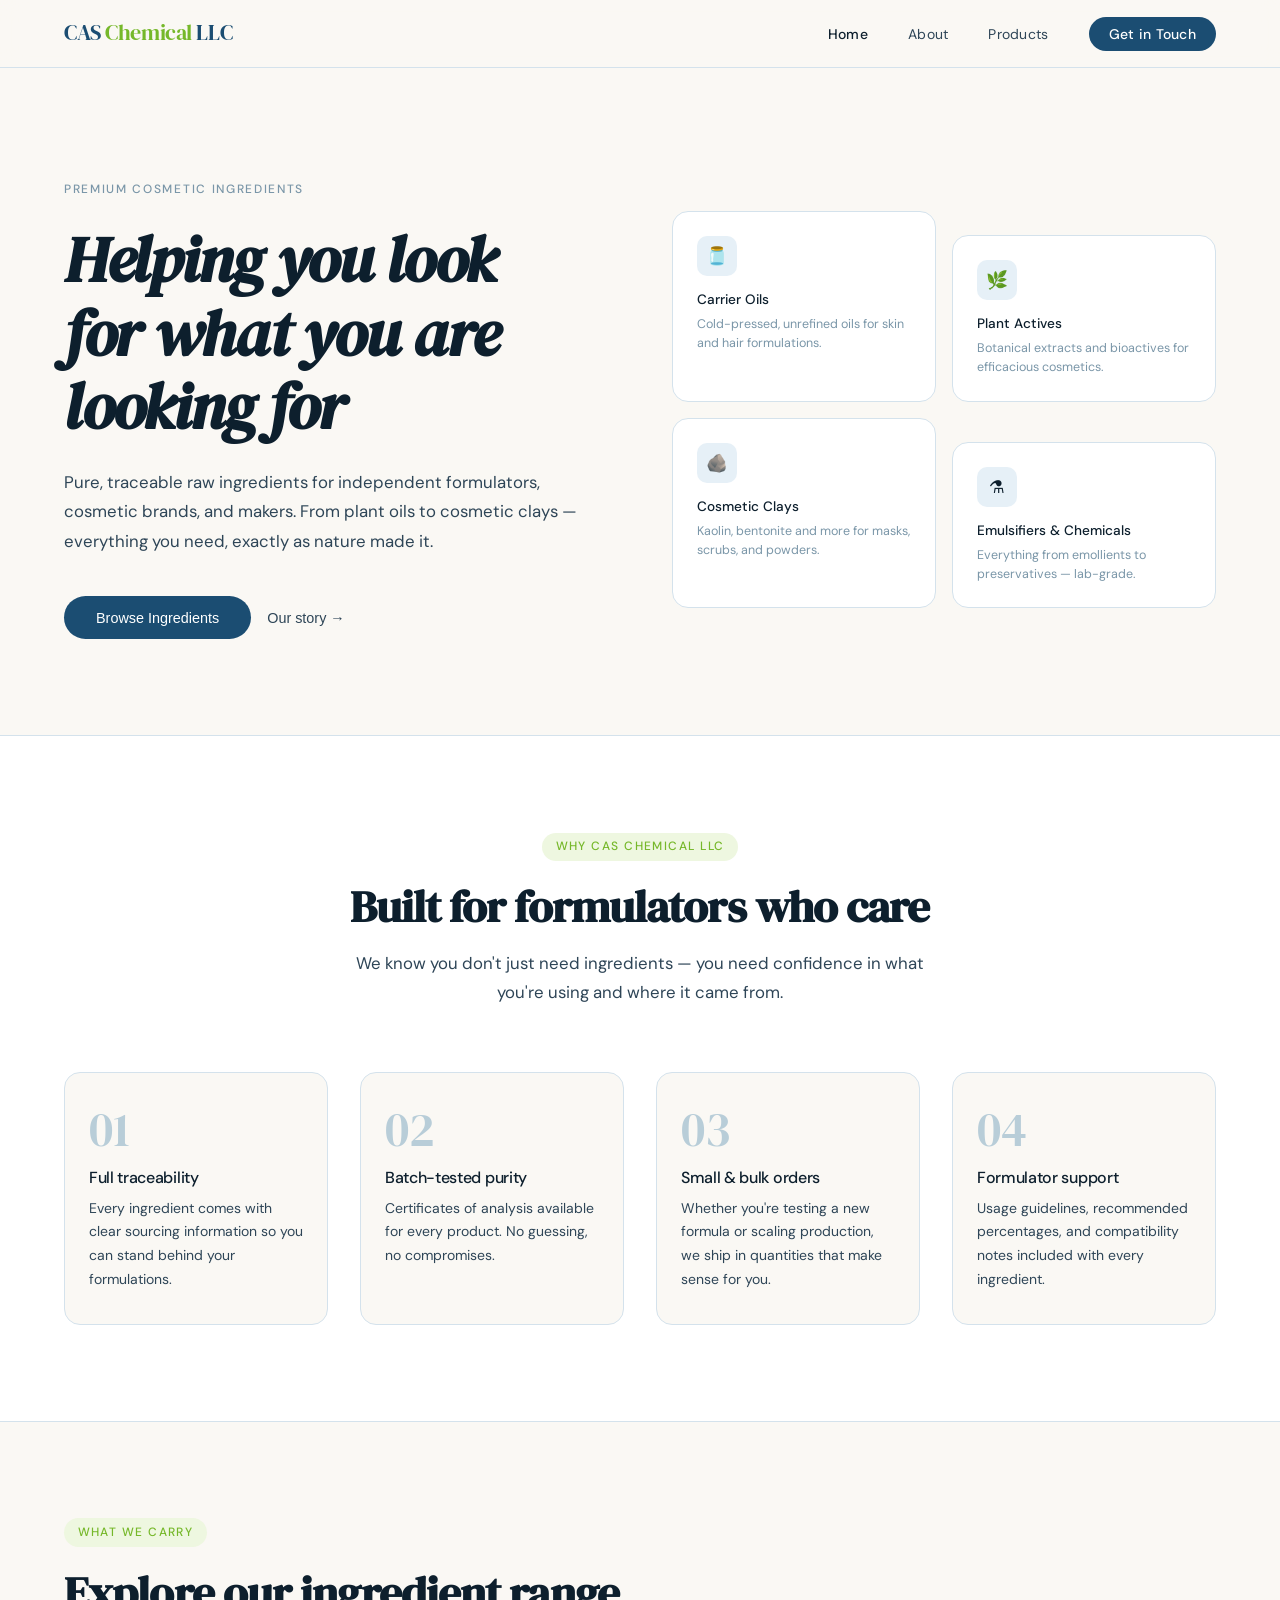
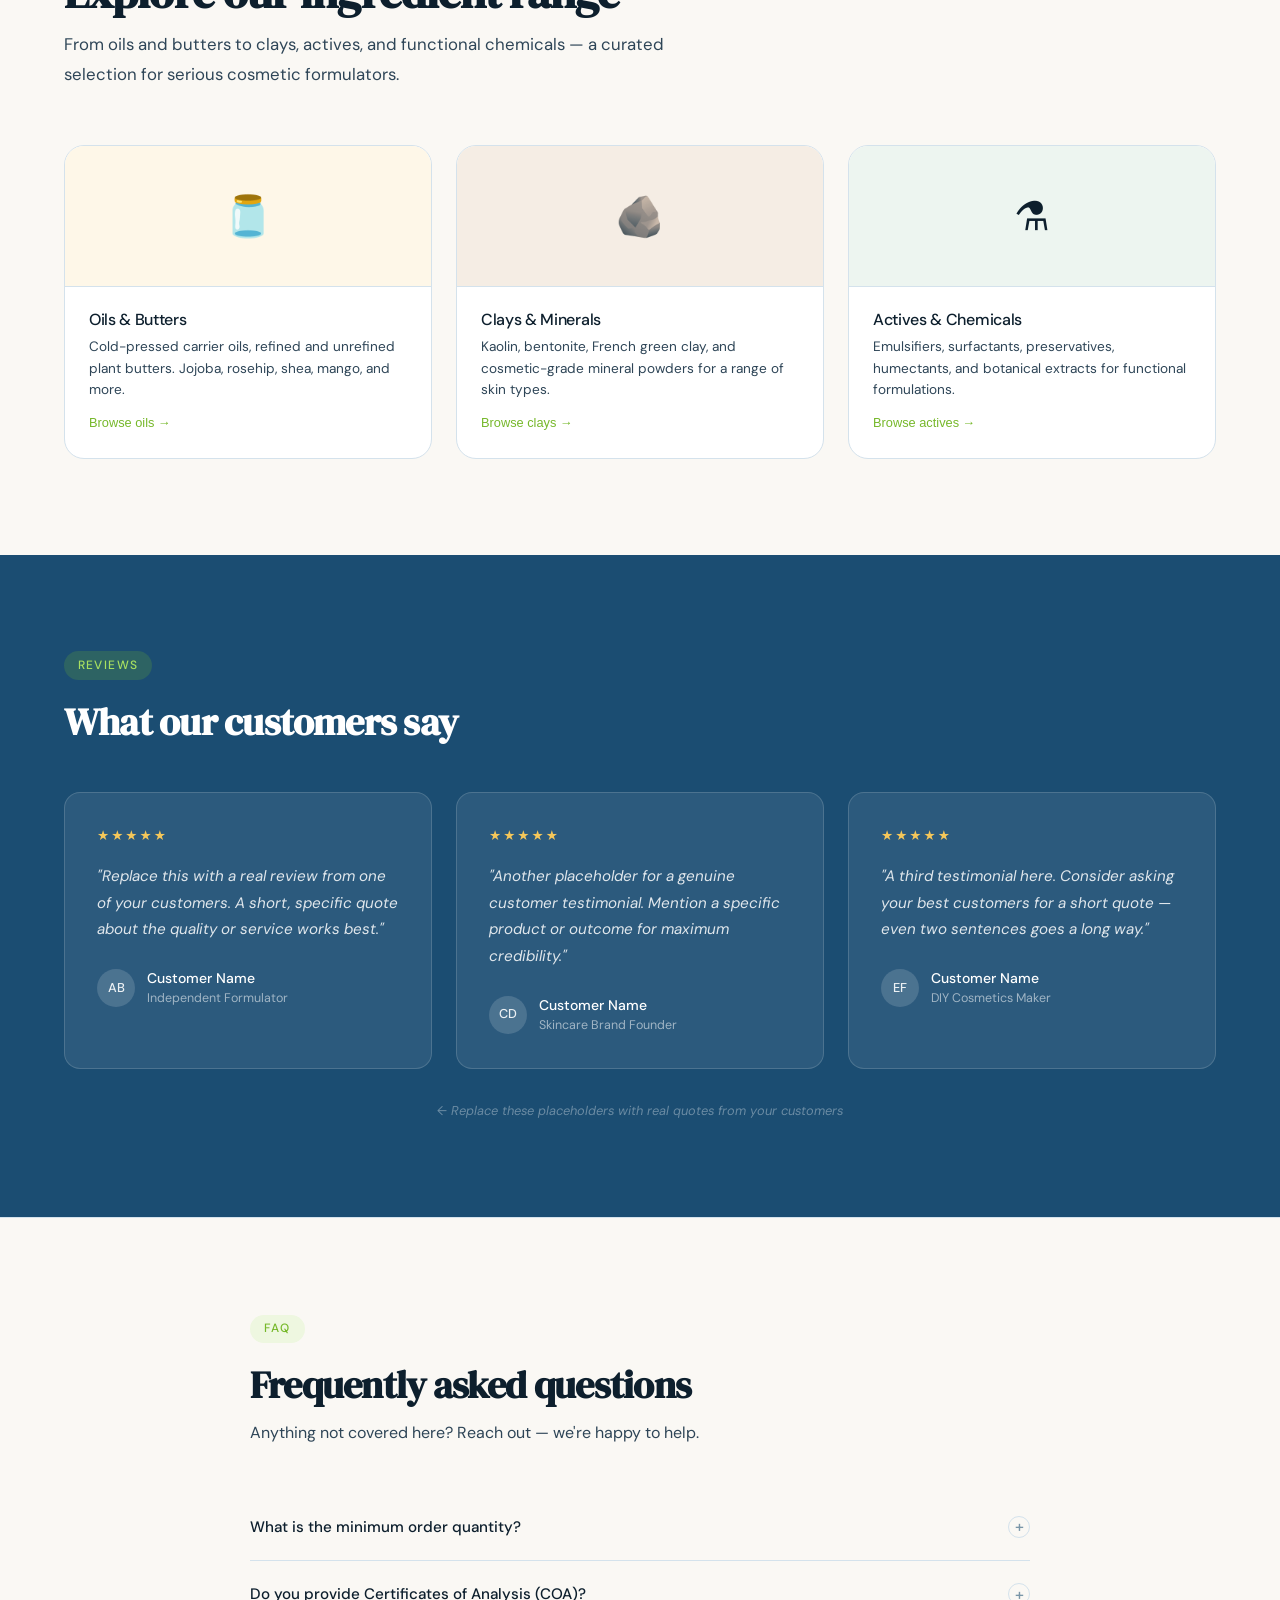
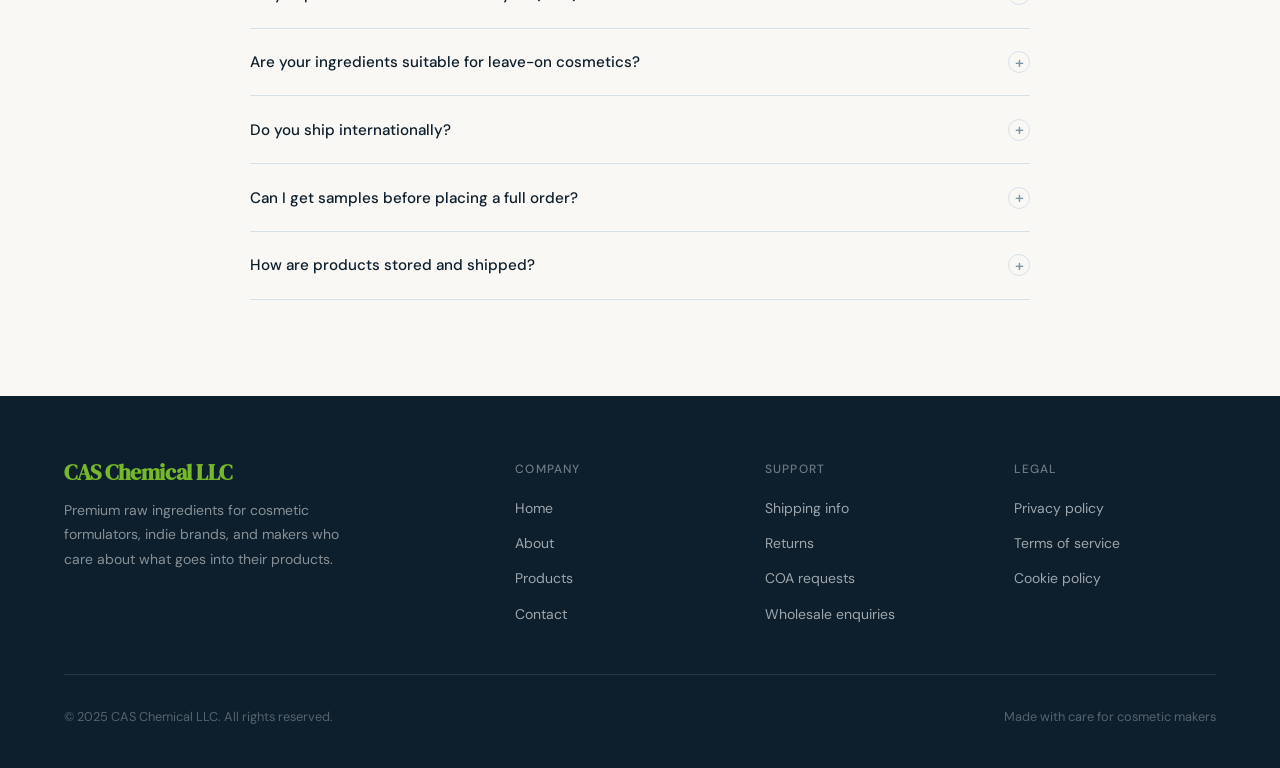
==== index.html @ b4acd0ae "Add files via upload" ====
<!DOCTYPE html>
<html lang="en">
<head>
<meta charset="UTF-8">
<meta name="viewport" content="width=device-width, initial-scale=1.0">
<title>CAS Chemical LLC — Cosmetic Raw Ingredients</title>
<link rel="preconnect" href="https://fonts.googleapis.com">
<link rel="preconnect" href="https://fonts.gstatic.com" crossorigin>
<link href="https://fonts.googleapis.com/css2?family=DM+Serif+Display:ital@0;1&family=DM+Sans:wght@300;400;500&display=swap" rel="stylesheet">
<style>
  *, *::before, *::after { box-sizing: border-box; margin: 0; padding: 0; }

  :root {
    --cream: #FAF8F4;
    --warm-white: #FFFFFF;
    --sand: #E8EEF3;
    --sand-mid: #B8CDD8;
    --text-dark: #0D1F2D;
    --text-mid: #2E4557;
    --text-light: #7A96A8;
    --accent: #1B4D72;
    --accent-light: #2E6FA0;
    --accent-bg: #E6F0F7;
    --accent-green: #76B82A;
    --accent-green-bg: #EEF7E0;
    --border: #D4E2EC;
    --serif: 'DM Serif Display', Georgia, serif;
    --sans: 'DM Sans', system-ui, sans-serif;
  }

  html { scroll-behavior: smooth; }

  body {
    font-family: var(--sans);
    background: var(--cream);
    color: var(--text-dark);
    line-height: 1.6;
    font-weight: 400;
  }

  /* NAV */
  nav {
    position: sticky;
    top: 0;
    z-index: 100;
    background: rgba(250, 248, 244, 0.92);
    backdrop-filter: blur(12px);
    border-bottom: 1px solid var(--border);
    padding: 0 4rem;
    height: 68px;
    display: flex;
    align-items: center;
    justify-content: space-between;
  }

  .nav-logo {
    font-family: var(--serif);
    font-size: 1.35rem;
    color: var(--accent);
    text-decoration: none;
    letter-spacing: -0.02em;
  }

  .nav-logo span {
    color: var(--accent-green);
  }

  .nav-links {
    display: flex;
    gap: 2.5rem;
    list-style: none;
    align-items: center;
  }

  .nav-links a {
    text-decoration: none;
    font-size: 0.875rem;
    font-weight: 400;
    color: var(--text-mid);
    letter-spacing: 0.02em;
    transition: color 0.2s;
  }

  .nav-links a:hover { color: var(--text-dark); }

  .nav-links a.active { color: var(--text-dark); font-weight: 500; }

  .nav-cta {
    background: var(--accent) !important;
    color: white !important;
    padding: 0.5rem 1.25rem;
    border-radius: 100px;
    font-size: 0.875rem !important;
    font-weight: 500 !important;
    transition: background 0.2s !important;
  }

  .nav-cta:hover { background: var(--accent-light) !important; }

  /* PAGE SYSTEM */
  .page { display: none; }
  .page.active { display: block; }

  /* SECTIONS */
  section { padding: 6rem 4rem; }

  .section-tag {
    display: inline-block;
    font-size: 0.75rem;
    font-weight: 500;
    letter-spacing: 0.12em;
    text-transform: uppercase;
    color: var(--accent-green);
    background: var(--accent-green-bg);
    padding: 0.3rem 0.85rem;
    border-radius: 100px;
    margin-bottom: 1.25rem;
  }

  h1, h2, h3 { font-family: var(--serif); letter-spacing: -0.02em; line-height: 1.15; }

  /* HERO */
  .hero {
    padding: 7rem 4rem 6rem;
    display: grid;
    grid-template-columns: 1fr 1fr;
    gap: 4rem;
    align-items: center;
    max-width: 1400px;
    margin: 0 auto;
  }

  .hero-left {}

  .hero-eyebrow {
    font-size: 0.75rem;
    letter-spacing: 0.14em;
    text-transform: uppercase;
    color: var(--text-light);
    margin-bottom: 1.5rem;
    font-weight: 500;
  }

  .hero h1 {
    font-size: clamp(2.8rem, 5vw, 4.2rem);
    color: var(--text-dark);
    margin-bottom: 1.5rem;
    font-style: italic;
    max-width: 14ch;
  }

  .hero h1 em {
    font-style: normal;
    color: var(--accent-green);
  }

  .hero-sub {
    font-size: 1.05rem;
    color: var(--text-mid);
    max-width: 44ch;
    line-height: 1.75;
    margin-bottom: 2.5rem;
  }

  .hero-actions {
    display: flex;
    gap: 1rem;
    align-items: center;
  }

  .btn-primary {
    background: var(--accent);
    color: white;
    padding: 0.85rem 2rem;
    border-radius: 100px;
    text-decoration: none;
    font-size: 0.9rem;
    font-weight: 500;
    transition: background 0.2s, transform 0.15s;
    display: inline-block;
    cursor: pointer;
    border: none;
  }

  .btn-primary:hover { background: var(--accent-light); transform: translateY(-1px); }

  .btn-secondary {
    color: var(--text-mid);
    text-decoration: none;
    font-size: 0.9rem;
    font-weight: 400;
    display: inline-flex;
    align-items: center;
    gap: 0.4rem;
    cursor: pointer;
    background: none;
    border: none;
    padding: 0;
    transition: color 0.2s;
  }

  .btn-secondary:hover { color: var(--text-dark); }

  .hero-right {
    display: grid;
    grid-template-columns: 1fr 1fr;
    gap: 1rem;
  }

  .hero-card {
    background: white;
    border: 1px solid var(--border);
    border-radius: 16px;
    padding: 1.5rem;
    transition: transform 0.2s;
  }

  .hero-card:hover { transform: translateY(-3px); }

  .hero-card:nth-child(2) { margin-top: 1.5rem; }
  .hero-card:nth-child(4) { margin-top: 1.5rem; }

  .hero-card-icon {
    width: 40px;
    height: 40px;
    background: var(--accent-bg);
    border-radius: 10px;
    display: flex;
    align-items: center;
    justify-content: center;
    margin-bottom: 0.85rem;
    font-size: 1.1rem;
  }

  .hero-card h4 {
    font-family: var(--sans);
    font-size: 0.85rem;
    font-weight: 500;
    color: var(--text-dark);
    margin-bottom: 0.25rem;
  }

  .hero-card p {
    font-size: 0.78rem;
    color: var(--text-light);
    line-height: 1.5;
  }

  /* BENEFITS */
  .benefits-section {
    background: white;
    border-top: 1px solid var(--border);
    border-bottom: 1px solid var(--border);
  }

  .benefits-inner {
    max-width: 1200px;
    margin: 0 auto;
  }

  .benefits-header {
    text-align: center;
    max-width: 54ch;
    margin: 0 auto 4rem;
  }

  .benefits-header h2 {
    font-size: clamp(2rem, 3.5vw, 2.8rem);
    margin-bottom: 1rem;
  }

  .benefits-header p {
    color: var(--text-mid);
    font-size: 1.05rem;
    line-height: 1.75;
  }

  .benefits-grid {
    display: grid;
    grid-template-columns: repeat(4, 1fr);
    gap: 2rem;
  }

  .benefit-card {
    padding: 2rem 1.5rem;
    border: 1px solid var(--border);
    border-radius: 16px;
    background: var(--cream);
    transition: border-color 0.2s, transform 0.2s;
  }

  .benefit-card:hover { border-color: var(--accent-green); transform: translateY(-4px); }

  .benefit-number {
    font-family: var(--serif);
    font-size: 3rem;
    color: var(--sand-mid);
    line-height: 1;
    margin-bottom: 1rem;
  }

  .benefit-card h3 {
    font-family: var(--sans);
    font-size: 1rem;
    font-weight: 500;
    color: var(--text-dark);
    margin-bottom: 0.6rem;
  }

  .benefit-card p {
    font-size: 0.875rem;
    color: var(--text-mid);
    line-height: 1.7;
  }

  /* CATEGORIES / HOW IT WORKS */
  .categories-section {
    max-width: 1200px;
    margin: 0 auto;
  }

  .categories-grid {
    display: grid;
    grid-template-columns: repeat(3, 1fr);
    gap: 1.5rem;
    margin-top: 3.5rem;
  }

  .category-card {
    border: 1px solid var(--border);
    border-radius: 20px;
    overflow: hidden;
    background: white;
    transition: transform 0.2s, box-shadow 0.2s;
    cursor: pointer;
  }

  .category-card:hover { transform: translateY(-4px); box-shadow: 0 12px 40px rgba(0,0,0,0.06); }

  .category-visual {
    height: 140px;
    display: flex;
    align-items: center;
    justify-content: center;
    font-size: 2.5rem;
  }

  .category-visual.oils { background: #FEF7E8; }
  .category-visual.clays { background: #F5EDE4; }
  .category-visual.actives { background: #EDF5F0; }

  .category-body {
    padding: 1.5rem;
    border-top: 1px solid var(--border);
  }

  .category-body h3 {
    font-family: var(--sans);
    font-size: 1rem;
    font-weight: 500;
    margin-bottom: 0.4rem;
  }

  .category-body p {
    font-size: 0.85rem;
    color: var(--text-mid);
    line-height: 1.6;
  }

  .category-link {
    display: inline-flex;
    align-items: center;
    gap: 0.3rem;
    font-size: 0.8rem;
    font-weight: 500;
    color: var(--accent-green);
    margin-top: 0.85rem;
    text-decoration: none;
    cursor: pointer;
    background: none;
    border: none;
  }

  /* TESTIMONIALS */
  .testimonials-section {
    background: var(--accent);
    color: white;
    border-top: none;
    border-bottom: none;
  }

  .testimonials-inner {
    max-width: 1200px;
    margin: 0 auto;
  }

  .testimonials-inner .section-tag {
    background: rgba(118,184,42,0.2);
    color: #a8e060;
  }

  .testimonials-inner h2 {
    font-size: clamp(1.8rem, 3vw, 2.5rem);
    color: white;
    margin-bottom: 3rem;
  }

  .testimonials-grid {
    display: grid;
    grid-template-columns: repeat(3, 1fr);
    gap: 1.5rem;
  }

  .testimonial-card {
    background: rgba(255,255,255,0.08);
    border: 1px solid rgba(255,255,255,0.15);
    border-radius: 16px;
    padding: 2rem;
  }

  .stars {
    color: #F5C75A;
    font-size: 0.85rem;
    letter-spacing: 2px;
    margin-bottom: 1rem;
  }

  .testimonial-card blockquote {
    font-size: 0.95rem;
    line-height: 1.75;
    color: rgba(255,255,255,0.85);
    margin-bottom: 1.5rem;
    font-style: italic;
  }

  .testimonial-author {
    display: flex;
    align-items: center;
    gap: 0.75rem;
  }

  .author-avatar {
    width: 38px;
    height: 38px;
    border-radius: 50%;
    background: rgba(255,255,255,0.15);
    display: flex;
    align-items: center;
    justify-content: center;
    font-size: 0.8rem;
    font-weight: 500;
    color: rgba(255,255,255,0.9);
    flex-shrink: 0;
  }

  .author-name {
    font-size: 0.875rem;
    font-weight: 500;
    color: white;
  }

  .author-title {
    font-size: 0.78rem;
    color: rgba(255,255,255,0.55);
  }

  .testimonials-placeholder-note {
    text-align: center;
    margin-top: 2rem;
    font-size: 0.8rem;
    color: rgba(255,255,255,0.35);
    font-style: italic;
  }

  /* PRICING */
  .pricing-section {
    border-top: 1px solid var(--border);
    background: white;
  }

  .pricing-inner {
    max-width: 1100px;
    margin: 0 auto;
  }

  .pricing-header {
    text-align: center;
    max-width: 50ch;
    margin: 0 auto 3.5rem;
  }

  .pricing-header h2 {
    font-size: clamp(2rem, 3vw, 2.5rem);
    margin-bottom: 0.85rem;
  }

  .pricing-header p {
    color: var(--text-mid);
    font-size: 1rem;
  }

  .pricing-grid {
    display: grid;
    grid-template-columns: repeat(3, 1fr);
    gap: 1.5rem;
    align-items: start;
  }

  .pricing-card {
    border: 1px solid var(--border);
    border-radius: 20px;
    padding: 2rem;
    background: var(--cream);
    position: relative;
  }

  .pricing-card.featured {
    border: 2px solid var(--accent);
    background: white;
  }

  .pricing-badge {
    position: absolute;
    top: -12px;
    left: 50%;
    transform: translateX(-50%);
    background: var(--accent);
    color: white;
    font-size: 0.7rem;
    font-weight: 500;
    letter-spacing: 0.08em;
    text-transform: uppercase;
    padding: 0.3rem 0.85rem;
    border-radius: 100px;
    white-space: nowrap;
  }

  .pricing-tier {
    font-size: 0.8rem;
    font-weight: 500;
    letter-spacing: 0.1em;
    text-transform: uppercase;
    color: var(--text-light);
    margin-bottom: 0.5rem;
  }

  .pricing-price {
    font-family: var(--serif);
    font-size: 2.8rem;
    color: var(--text-dark);
    line-height: 1;
    margin-bottom: 0.25rem;
  }

  .pricing-price sup {
    font-size: 1.2rem;
    vertical-align: top;
    margin-top: 0.5rem;
    display: inline-block;
  }

  .pricing-period {
    font-size: 0.82rem;
    color: var(--text-light);
    margin-bottom: 1.5rem;
  }

  .pricing-desc {
    font-size: 0.875rem;
    color: var(--text-mid);
    line-height: 1.65;
    margin-bottom: 1.75rem;
    padding-bottom: 1.75rem;
    border-bottom: 1px solid var(--border);
  }

  .pricing-features {
    list-style: none;
    display: flex;
    flex-direction: column;
    gap: 0.65rem;
    margin-bottom: 2rem;
  }

  .pricing-features li {
    display: flex;
    align-items: center;
    gap: 0.6rem;
    font-size: 0.875rem;
    color: var(--text-mid);
  }

  .pricing-features li::before {
    content: '';
    width: 16px;
    height: 16px;
    background: var(--accent-bg);
    border-radius: 50%;
    flex-shrink: 0;
    background-image: url("data:image/svg+xml,%3Csvg xmlns='http://www.w3.org/2000/svg' viewBox='0 0 16 16' fill='none'%3E%3Cpath d='M3 8l3.5 3.5L13 5' stroke='%231B4D72' stroke-width='1.5' stroke-linecap='round' stroke-linejoin='round'/%3E%3C/svg%3E");
    background-size: contain;
  }

  .btn-outline {
    display: block;
    text-align: center;
    border: 1.5px solid var(--accent);
    color: var(--accent);
    padding: 0.75rem;
    border-radius: 100px;
    font-size: 0.875rem;
    font-weight: 500;
    text-decoration: none;
    transition: background 0.2s, color 0.2s;
    cursor: pointer;
    background: none;
    width: 100%;
  }

  .btn-outline:hover { background: var(--accent); color: white; }
  .pricing-card.featured .btn-outline { background: var(--accent); color: white; }
  .pricing-card.featured .btn-outline:hover { background: var(--accent-light); }

  /* FAQ */
  .faq-section {
    border-top: 1px solid var(--border);
    background: var(--cream);
  }

  .faq-inner {
    max-width: 780px;
    margin: 0 auto;
  }

  .faq-inner h2 {
    font-size: clamp(2rem, 3vw, 2.5rem);
    margin-bottom: 0.75rem;
  }

  .faq-subhead {
    color: var(--text-mid);
    margin-bottom: 3rem;
    font-size: 1rem;
  }

  .faq-item {
    border-bottom: 1px solid var(--border);
  }

  .faq-question {
    width: 100%;
    background: none;
    border: none;
    text-align: left;
    padding: 1.4rem 0;
    cursor: pointer;
    display: flex;
    justify-content: space-between;
    align-items: center;
    font-family: var(--sans);
    font-size: 0.95rem;
    font-weight: 500;
    color: var(--text-dark);
    gap: 1rem;
    transition: color 0.2s;
  }

  .faq-question:hover { color: var(--accent-green); }

  .faq-icon {
    width: 22px;
    height: 22px;
    flex-shrink: 0;
    border: 1px solid var(--border);
    border-radius: 50%;
    display: flex;
    align-items: center;
    justify-content: center;
    font-size: 1rem;
    color: var(--text-light);
    transition: transform 0.25s, border-color 0.2s;
  }

  .faq-item.open .faq-icon { transform: rotate(45deg); border-color: var(--accent-green); color: var(--accent-green); }

  .faq-answer {
    display: none;
    padding: 0 0 1.4rem;
    font-size: 0.9rem;
    color: var(--text-mid);
    line-height: 1.8;
    max-width: 64ch;
  }

  .faq-item.open .faq-answer { display: block; }

  /* FOOTER */
  footer {
    background: var(--text-dark);
    color: white;
    padding: 4rem 4rem 2.5rem;
  }

  .footer-top {
    display: grid;
    grid-template-columns: 2fr 1fr 1fr 1fr;
    gap: 3rem;
    padding-bottom: 3rem;
    border-bottom: 1px solid rgba(255,255,255,0.1);
    margin-bottom: 2rem;
  }

  .footer-brand h3 {
    font-family: var(--serif);
    font-size: 1.4rem;
    margin-bottom: 0.75rem;
    color: var(--accent-green);
  }

  .footer-brand p {
    font-size: 0.875rem;
    color: rgba(255,255,255,0.5);
    line-height: 1.75;
    max-width: 30ch;
  }

  .footer-col h4 {
    font-family: var(--sans);
    font-size: 0.75rem;
    font-weight: 500;
    letter-spacing: 0.1em;
    text-transform: uppercase;
    color: rgba(255,255,255,0.4);
    margin-bottom: 1rem;
  }

  .footer-col ul { list-style: none; display: flex; flex-direction: column; gap: 0.6rem; }

  .footer-col a {
    font-size: 0.875rem;
    color: rgba(255,255,255,0.6);
    text-decoration: none;
    transition: color 0.2s;
    cursor: pointer;
    background: none;
    border: none;
    padding: 0;
    font-family: var(--sans);
  }

  .footer-col a:hover { color: white; }

  .footer-bottom {
    display: flex;
    justify-content: space-between;
    align-items: center;
    font-size: 0.8rem;
    color: rgba(255,255,255,0.3);
  }

  /* ABOUT PAGE */
  .about-hero {
    padding: 6rem 4rem 4rem;
    max-width: 1200px;
    margin: 0 auto;
    display: grid;
    grid-template-columns: 1fr 1fr;
    gap: 5rem;
    align-items: center;
  }

  .about-hero h1 {
    font-size: clamp(2.2rem, 4vw, 3.2rem);
    margin-bottom: 1.5rem;
  }

  .about-hero p {
    font-size: 1.05rem;
    color: var(--text-mid);
    line-height: 1.8;
    margin-bottom: 1.25rem;
  }

  .about-photo-placeholder {
    background: var(--sand);
    border-radius: 24px;
    aspect-ratio: 4/5;
    display: flex;
    flex-direction: column;
    align-items: center;
    justify-content: center;
    gap: 0.75rem;
    color: var(--text-light);
    font-size: 0.875rem;
    border: 1px solid var(--border);
  }

  .about-photo-placeholder .photo-icon {
    width: 52px;
    height: 52px;
    background: var(--border);
    border-radius: 50%;
    display: flex;
    align-items: center;
    justify-content: center;
    font-size: 1.4rem;
  }

  .about-values {
    padding: 4rem;
    background: white;
    border-top: 1px solid var(--border);
  }

  .about-values-inner {
    max-width: 1200px;
    margin: 0 auto;
  }

  .about-values h2 {
    font-size: clamp(1.8rem, 3vw, 2.4rem);
    margin-bottom: 2.5rem;
  }

  .values-grid {
    display: grid;
    grid-template-columns: repeat(3, 1fr);
    gap: 2rem;
  }

  .value-item {
    padding: 1.75rem;
    background: var(--cream);
    border-radius: 16px;
    border: 1px solid var(--border);
  }

  .value-item h3 {
    font-family: var(--sans);
    font-size: 1rem;
    font-weight: 500;
    margin-bottom: 0.5rem;
  }

  .value-item p {
    font-size: 0.875rem;
    color: var(--text-mid);
    line-height: 1.7;
  }

  /* PRODUCTS PAGE */
  .products-header {
    padding: 4rem 4rem 2rem;
    max-width: 1200px;
    margin: 0 auto;
  }

  .products-header h1 {
    font-size: clamp(2rem, 4vw, 3rem);
    margin-bottom: 0.75rem;
  }

  .products-header p {
    font-size: 1rem;
    color: var(--text-mid);
  }

  .products-filters {
    padding: 0 4rem 2.5rem;
    max-width: 1200px;
    margin: 0 auto;
    display: flex;
    gap: 0.6rem;
    flex-wrap: wrap;
  }

  .filter-btn {
    padding: 0.45rem 1.1rem;
    border-radius: 100px;
    border: 1px solid var(--border);
    background: white;
    font-size: 0.82rem;
    font-weight: 400;
    color: var(--text-mid);
    cursor: pointer;
    font-family: var(--sans);
    transition: all 0.2s;
  }

  .filter-btn:hover, .filter-btn.active {
    border-color: var(--accent-green);
    background: var(--accent-green-bg);
    color: var(--accent);
  }

  .products-grid-section {
    padding: 0 4rem 5rem;
  }

  .products-grid-inner {
    max-width: 1200px;
    margin: 0 auto;
    display: grid;
    grid-template-columns: repeat(3, 1fr);
    gap: 1.5rem;
  }

  .product-card {
    background: white;
    border: 1px solid var(--border);
    border-radius: 16px;
    overflow: hidden;
    transition: transform 0.2s, box-shadow 0.2s;
    cursor: pointer;
  }

  .product-card:hover { transform: translateY(-4px); box-shadow: 0 12px 36px rgba(0,0,0,0.07); }

  .product-visual {
    height: 160px;
    display: flex;
    align-items: center;
    justify-content: center;
    font-size: 2.8rem;
  }

  .product-body {
    padding: 1.25rem 1.25rem 1.5rem;
    border-top: 1px solid var(--border);
  }

  .product-tag {
    font-size: 0.7rem;
    font-weight: 500;
    letter-spacing: 0.08em;
    text-transform: uppercase;
    color: var(--text-light);
    margin-bottom: 0.4rem;
  }

  .product-body h3 {
    font-family: var(--sans);
    font-size: 0.95rem;
    font-weight: 500;
    margin-bottom: 0.4rem;
  }

  .product-body p {
    font-size: 0.82rem;
    color: var(--text-mid);
    line-height: 1.6;
    margin-bottom: 1rem;
  }

  .product-footer {
    display: flex;
    justify-content: space-between;
    align-items: center;
  }

  .product-price {
    font-size: 0.9rem;
    font-weight: 500;
    color: var(--text-dark);
  }

  .product-price span {
    font-size: 0.75rem;
    font-weight: 400;
    color: var(--text-light);
  }

  .btn-add {
    font-size: 0.78rem;
    font-weight: 500;
    color: var(--accent-green);
    border: 1px solid var(--accent-green);
    background: none;
    border-radius: 100px;
    padding: 0.35rem 0.85rem;
    cursor: pointer;
    font-family: var(--sans);
    transition: all 0.2s;
  }

  .btn-add:hover { background: var(--accent-green); color: white; }

  /* Utility */
  .max-w { max-width: 1200px; margin: 0 auto; }

  @media (max-width: 1024px) {
    nav { padding: 0 2rem; }
    section { padding: 5rem 2rem; }
    .hero { padding: 5rem 2rem 4rem; grid-template-columns: 1fr; }
    .hero-right { display: none; }
    .benefits-grid { grid-template-columns: repeat(2, 1fr); }
    .categories-grid { grid-template-columns: 1fr 1fr; }
    .pricing-grid { grid-template-columns: 1fr; max-width: 400px; margin: 0 auto; }
    .testimonials-grid { grid-template-columns: 1fr; }
    .footer-top { grid-template-columns: 1fr 1fr; }
    .about-hero { grid-template-columns: 1fr; }
    .products-grid-inner { grid-template-columns: repeat(2, 1fr); }
    .about-values { padding: 3rem 2rem; }
    .products-header, .products-filters, .products-grid-section { padding-left: 2rem; padding-right: 2rem; }
  }
</style>
</head>
<body>

<nav>
  <a class="nav-logo" href="#" onclick="showPage('home')">CAS<span> Chemical</span> LLC</a>
  <ul class="nav-links">
    <li><a href="#" onclick="showPage('home')" id="nav-home" class="active">Home</a></li>
    <li><a href="#" onclick="showPage('about')" id="nav-about">About</a></li>
    <li><a href="#" onclick="showPage('products')" id="nav-products">Products</a></li>
    <li><a href="#" class="nav-cta" onclick="showPage('contact')">Get in Touch</a></li>
  </ul>
</nav>

<!-- HOME PAGE -->
<div class="page active" id="page-home">

  <!-- HERO -->
  <div class="hero">
    <div class="hero-left">
      <p class="hero-eyebrow">Premium Cosmetic Ingredients</p>
      <h1>Helping you look for what you are looking for</h1>
      <p class="hero-sub">Pure, traceable raw ingredients for independent formulators, cosmetic brands, and makers. From plant oils to cosmetic clays — everything you need, exactly as nature made it.</p>
      <div class="hero-actions">
        <button class="btn-primary" onclick="showPage('products')">Browse Ingredients</button>
        <button class="btn-secondary" onclick="showPage('about')">Our story →</button>
      </div>
    </div>
    <div class="hero-right">
      <div class="hero-card">
        <div class="hero-card-icon">🫙</div>
        <h4>Carrier Oils</h4>
        <p>Cold-pressed, unrefined oils for skin and hair formulations.</p>
      </div>
      <div class="hero-card">
        <div class="hero-card-icon">🌿</div>
        <h4>Plant Actives</h4>
        <p>Botanical extracts and bioactives for efficacious cosmetics.</p>
      </div>
      <div class="hero-card">
        <div class="hero-card-icon">🪨</div>
        <h4>Cosmetic Clays</h4>
        <p>Kaolin, bentonite and more for masks, scrubs, and powders.</p>
      </div>
      <div class="hero-card">
        <div class="hero-card-icon">⚗️</div>
        <h4>Emulsifiers & Chemicals</h4>
        <p>Everything from emollients to preservatives — lab-grade.</p>
      </div>
    </div>
  </div>

  <!-- BENEFITS -->
  <section class="benefits-section">
    <div class="benefits-inner">
      <div class="benefits-header">
        <span class="section-tag">Why CAS Chemical LLC</span>
        <h2>Built for formulators who care</h2>
        <p>We know you don't just need ingredients — you need confidence in what you're using and where it came from.</p>
      </div>
      <div class="benefits-grid">
        <div class="benefit-card">
          <div class="benefit-number">01</div>
          <h3>Full traceability</h3>
          <p>Every ingredient comes with clear sourcing information so you can stand behind your formulations.</p>
        </div>
        <div class="benefit-card">
          <div class="benefit-number">02</div>
          <h3>Batch-tested purity</h3>
          <p>Certificates of analysis available for every product. No guessing, no compromises.</p>
        </div>
        <div class="benefit-card">
          <div class="benefit-number">03</div>
          <h3>Small & bulk orders</h3>
          <p>Whether you're testing a new formula or scaling production, we ship in quantities that make sense for you.</p>
        </div>
        <div class="benefit-card">
          <div class="benefit-number">04</div>
          <h3>Formulator support</h3>
          <p>Usage guidelines, recommended percentages, and compatibility notes included with every ingredient.</p>
        </div>
      </div>
    </div>
  </section>

  <!-- CATEGORIES -->
  <section>
    <div class="categories-section">
      <span class="section-tag">What we carry</span>
      <h2 style="font-size: clamp(2rem, 3.5vw, 2.8rem); margin-bottom: 0.75rem;">Explore our ingredient range</h2>
      <p style="color: var(--text-mid); font-size: 1.05rem; max-width: 52ch; line-height: 1.75;">From oils and butters to clays, actives, and functional chemicals — a curated selection for serious cosmetic formulators.</p>
      <div class="categories-grid">
        <div class="category-card" onclick="showPage('products')">
          <div class="category-visual oils">🫙</div>
          <div class="category-body">
            <h3>Oils & Butters</h3>
            <p>Cold-pressed carrier oils, refined and unrefined plant butters. Jojoba, rosehip, shea, mango, and more.</p>
            <button class="category-link">Browse oils →</button>
          </div>
        </div>
        <div class="category-card" onclick="showPage('products')">
          <div class="category-visual clays">🪨</div>
          <div class="category-body">
            <h3>Clays & Minerals</h3>
            <p>Kaolin, bentonite, French green clay, and cosmetic-grade mineral powders for a range of skin types.</p>
            <button class="category-link">Browse clays →</button>
          </div>
        </div>
        <div class="category-card" onclick="showPage('products')">
          <div class="category-visual actives">⚗️</div>
          <div class="category-body">
            <h3>Actives & Chemicals</h3>
            <p>Emulsifiers, surfactants, preservatives, humectants, and botanical extracts for functional formulations.</p>
            <button class="category-link">Browse actives →</button>
          </div>
        </div>
      </div>
    </div>
  </section>

  <!-- TESTIMONIALS -->
  <section class="testimonials-section">
    <div class="testimonials-inner">
      <span class="section-tag">Reviews</span>
      <h2>What our customers say</h2>
      <div class="testimonials-grid">
        <div class="testimonial-card">
          <div class="stars">★★★★★</div>
          <blockquote>"Replace this with a real review from one of your customers. A short, specific quote about the quality or service works best."</blockquote>
          <div class="testimonial-author">
            <div class="author-avatar">AB</div>
            <div>
              <div class="author-name">Customer Name</div>
              <div class="author-title">Independent Formulator</div>
            </div>
          </div>
        </div>
        <div class="testimonial-card">
          <div class="stars">★★★★★</div>
          <blockquote>"Another placeholder for a genuine customer testimonial. Mention a specific product or outcome for maximum credibility."</blockquote>
          <div class="testimonial-author">
            <div class="author-avatar">CD</div>
            <div>
              <div class="author-name">Customer Name</div>
              <div class="author-title">Skincare Brand Founder</div>
            </div>
          </div>
        </div>
        <div class="testimonial-card">
          <div class="stars">★★★★★</div>
          <blockquote>"A third testimonial here. Consider asking your best customers for a short quote — even two sentences goes a long way."</blockquote>
          <div class="testimonial-author">
            <div class="author-avatar">EF</div>
            <div>
              <div class="author-name">Customer Name</div>
              <div class="author-title">DIY Cosmetics Maker</div>
            </div>
          </div>
        </div>
      </div>
      <p class="testimonials-placeholder-note">← Replace these placeholders with real quotes from your customers</p>
    </div>
  </section>

  <!-- FAQ -->
  <section class="faq-section">
    <div class="faq-inner">
      <span class="section-tag">FAQ</span>
      <h2>Frequently asked questions</h2>
      <p class="faq-subhead">Anything not covered here? Reach out — we're happy to help.</p>

      <div class="faq-item">
        <button class="faq-question" onclick="toggleFAQ(this)">
          What is the minimum order quantity?
          <span class="faq-icon">+</span>
        </button>
        <div class="faq-answer">Most of our ingredients are available from as little as 50g or 100ml, making it easy to test formulations before committing to larger quantities. Some specialty ingredients have a higher minimum — this is noted on each product page.</div>
      </div>
      <div class="faq-item">
        <button class="faq-question" onclick="toggleFAQ(this)">
          Do you provide Certificates of Analysis (COA)?
          <span class="faq-icon">+</span>
        </button>
        <div class="faq-answer">Yes. COAs are available for every ingredient we stock. Starter customers can request them, while Pro and Wholesale accounts receive them automatically with each order. We believe full transparency about ingredient quality is non-negotiable.</div>
      </div>
      <div class="faq-item">
        <button class="faq-question" onclick="toggleFAQ(this)">
          Are your ingredients suitable for leave-on cosmetics?
          <span class="faq-icon">+</span>
        </button>
        <div class="faq-answer">Many of them are, yes — but suitability depends on the specific ingredient, its grade, and your formulation. Each product page includes usage guidance, typical application types, and recommended inclusion rates to help you formulate confidently.</div>
      </div>
      <div class="faq-item">
        <button class="faq-question" onclick="toggleFAQ(this)">
          Do you ship internationally?
          <span class="faq-icon">+</span>
        </button>
        <div class="faq-answer">We currently ship to [your regions here]. Some chemicals and actives are restricted in certain countries due to local cosmetic regulations. If you're unsure whether an ingredient can be shipped to your location, contact us before ordering.</div>
      </div>
      <div class="faq-item">
        <button class="faq-question" onclick="toggleFAQ(this)">
          Can I get samples before placing a full order?
          <span class="faq-icon">+</span>
        </button>
        <div class="faq-answer">Our small-quantity starting sizes are designed to work as sampling orders. For specific sample requests on larger-format products or wholesale enquiries, get in touch and we'll do our best to accommodate.</div>
      </div>
      <div class="faq-item">
        <button class="faq-question" onclick="toggleFAQ(this)">
          How are products stored and shipped?
          <span class="faq-icon">+</span>
        </button>
        <div class="faq-answer">All ingredients are stored in climate-appropriate conditions and shipped in sealed, food-safe or lab-grade packaging. Temperature-sensitive ingredients are flagged and packed with appropriate insulation during warmer months.</div>
      </div>
    </div>
  </section>

  <!-- FOOTER -->
  <footer>
    <div class="footer-top">
      <div class="footer-brand">
        <h3>CAS Chemical LLC</h3>
        <p>Premium raw ingredients for cosmetic formulators, indie brands, and makers who care about what goes into their products.</p>
      </div>
      <div class="footer-col">
        <h4>Company</h4>
        <ul>
          <li><a onclick="showPage('home')">Home</a></li>
          <li><a onclick="showPage('about')">About</a></li>
          <li><a onclick="showPage('products')">Products</a></li>
          <li><a onclick="showPage('contact')">Contact</a></li>
        </ul>
      </div>
      <div class="footer-col">
        <h4>Support</h4>
        <ul>
          <li><a>Shipping info</a></li>
          <li><a>Returns</a></li>
          <li><a>COA requests</a></li>
          <li><a onclick="showPage('contact')">Wholesale enquiries</a></li>
        </ul>
      </div>
      <div class="footer-col">
        <h4>Legal</h4>
        <ul>
          <li><a>Privacy policy</a></li>
          <li><a>Terms of service</a></li>
          <li><a>Cookie policy</a></li>
        </ul>
      </div>
    </div>
    <div class="footer-bottom">
      <span>© 2025 CAS Chemical LLC. All rights reserved.</span>
      <span>Made with care for cosmetic makers</span>
    </div>
  </footer>
</div>

<!-- ABOUT PAGE -->
<div class="page" id="page-about">
  <div class="about-hero">
    <div>
      <span class="section-tag">About Us</span>
      <h1>20 years in the industry, all of it in your corner</h1>
      <p>CAS Chemical LLC was built on a simple belief: that sourcing raw cosmetic ingredients should feel like working with a trusted partner — not navigating a faceless catalogue. With over two decades of hands-on experience in the cosmetic supply industry, we've seen every challenge a formulator, brand, or buyer can face. And we built CAS Chemical to solve them.</p>
      <p>We don't just sell ingredients. We make ourselves an extension of your buying team — understanding your timelines, your formulation needs, and your business goals so we can help you move faster, smarter, and with greater confidence at every step.</p>
      <p style="margin-bottom: 0;">Your success is our success. That's not a tagline — it's how we've operated for over 20 years, and it's the standard we hold ourselves to every single day.</p>
    </div>
    <div class="about-photo-placeholder">
      <div class="photo-icon">📸</div>
      <span>Your photo here</span>
    </div>
  </div>

  <div class="about-values">
    <div class="about-values-inner">
      <span class="section-tag">What we stand for</span>
      <h2>Our values</h2>
      <div class="values-grid">
        <div class="value-item">
          <h3>Your team, not just your supplier</h3>
          <p>We position ourselves as an extension of your buying team. That means proactive communication, deep product knowledge, and always having your interests front and center — not just fulfilling orders.</p>
        </div>
        <div class="value-item">
          <h3>Experience you can rely on</h3>
          <p>Over 20 years in cosmetic ingredients means we've seen market shifts, supply disruptions, and formulation challenges up close. That experience is something we bring to every conversation with every customer.</p>
        </div>
        <div class="value-item">
          <h3>Customer success above all</h3>
          <p>Helping our customers is the number one priority — full stop. Whether you need a single ingredient or a long-term supply partner, we show up with the same level of care, urgency, and commitment every time.</p>
        </div>
      </div>
    </div>
  </div>

  <footer>
    <div class="footer-top">
      <div class="footer-brand">
        <h3>CAS Chemical LLC</h3>
        <p>Premium raw ingredients for cosmetic formulators, indie brands, and makers who care about what goes into their products.</p>
      </div>
      <div class="footer-col">
        <h4>Company</h4>
        <ul>
          <li><a onclick="showPage('home')">Home</a></li>
          <li><a onclick="showPage('about')">About</a></li>
          <li><a onclick="showPage('products')">Products</a></li>
          <li><a onclick="showPage('contact')">Contact</a></li>
        </ul>
      </div>
      <div class="footer-col">
        <h4>Support</h4>
        <ul>
          <li><a>Shipping info</a></li>
          <li><a>Returns</a></li>
          <li><a onclick="showPage('contact')">COA requests</a></li>
          <li><a onclick="showPage('contact')">Wholesale enquiries</a></li>
        </ul>
      </div>
      <div class="footer-col">
        <h4>Legal</h4>
        <ul>
          <li><a>Privacy policy</a></li>
          <li><a>Terms of service</a></li>
        </ul>
      </div>
    </div>
    <div class="footer-bottom">
      <span>© 2025 CAS Chemical LLC. All rights reserved.</span>
    </div>
  </footer>
</div>

<!-- PRODUCTS PAGE -->
<div class="page" id="page-products">
  <div class="products-header">
    <span class="section-tag">Full Catalogue</span>
    <h1>Our ingredients</h1>
    <p>Cosmetic-grade raw materials, sourced carefully and shipped fast.</p>
  </div>

  <div class="products-filters">
    <button class="filter-btn active" onclick="filterProducts(this, 'all')">All ingredients</button>
    <button class="filter-btn" onclick="filterProducts(this, 'oil')">Oils & Butters</button>
    <button class="filter-btn" onclick="filterProducts(this, 'clay')">Clays & Minerals</button>
    <button class="filter-btn" onclick="filterProducts(this, 'active')">Actives</button>
    <button class="filter-btn" onclick="filterProducts(this, 'chemical')">Emulsifiers & Chemicals</button>
  </div>

  <div class="products-grid-section">
    <div class="products-grid-inner" id="products-grid">
      <!-- Oils -->
      <div class="product-card" data-cat="oil">
        <div class="product-visual" style="background: #FEF7E8;">🫙</div>
        <div class="product-body">
          <div class="product-tag">Carrier Oil</div>
          <h3>Jojoba Oil — Cold Pressed</h3>
          <p>Golden, unrefined jojoba with a long shelf life. Excellent for leave-on skin and hair formulations.</p>
          <div class="product-footer">
            <div class="product-price">$XX.XX <span>/ 100ml</span></div>
            <button class="btn-add">Add to cart</button>
          </div>
        </div>
      </div>
      <div class="product-card" data-cat="oil">
        <div class="product-visual" style="background: #FFF4EE;">🌹</div>
        <div class="product-body">
          <div class="product-tag">Carrier Oil</div>
          <h3>Rosehip Seed Oil</h3>
          <p>Rich in trans-retinoic acid and essential fatty acids. Popular in anti-ageing and scar formulations.</p>
          <div class="product-footer">
            <div class="product-price">$XX.XX <span>/ 50ml</span></div>
            <button class="btn-add">Add to cart</button>
          </div>
        </div>
      </div>
      <div class="product-card" data-cat="oil">
        <div class="product-visual" style="background: #F7F4EE;">🥭</div>
        <div class="product-body">
          <div class="product-tag">Butter</div>
          <h3>Mango Seed Butter</h3>
          <p>Hard, emollient butter with a melting point near skin temperature. Ideal for balms, body butters, and bars.</p>
          <div class="product-footer">
            <div class="product-price">$XX.XX <span>/ 100g</span></div>
            <button class="btn-add">Add to cart</button>
          </div>
        </div>
      </div>
      <!-- Clays -->
      <div class="product-card" data-cat="clay">
        <div class="product-visual" style="background: #F5EDE4;">🪨</div>
        <div class="product-body">
          <div class="product-tag">Clay</div>
          <h3>Kaolin Clay — White</h3>
          <p>Gentle, fine-grade white kaolin. Suitable for sensitive skin, loose powder, and facial mask formulations.</p>
          <div class="product-footer">
            <div class="product-price">$XX.XX <span>/ 250g</span></div>
            <button class="btn-add">Add to cart</button>
          </div>
        </div>
      </div>
      <div class="product-card" data-cat="clay">
        <div class="product-visual" style="background: #EEF0E8;">🌿</div>
        <div class="product-body">
          <div class="product-tag">Clay</div>
          <h3>French Green Clay</h3>
          <p>Highly absorbent with a distinctive mineral-rich profile. Classic choice for detoxifying masks.</p>
          <div class="product-footer">
            <div class="product-price">$XX.XX <span>/ 250g</span></div>
            <button class="btn-add">Add to cart</button>
          </div>
        </div>
      </div>
      <div class="product-card" data-cat="clay">
        <div class="product-visual" style="background: #F2EEE8;">🪨</div>
        <div class="product-body">
          <div class="product-tag">Clay</div>
          <h3>Bentonite Clay</h3>
          <p>Swelling clay with high absorption capacity. Used in masks, deodorants, and dry shampoos.</p>
          <div class="product-footer">
            <div class="product-price">$XX.XX <span>/ 500g</span></div>
            <button class="btn-add">Add to cart</button>
          </div>
        </div>
      </div>
      <!-- Actives -->
      <div class="product-card" data-cat="active">
        <div class="product-visual" style="background: #EDF5F0;">🌱</div>
        <div class="product-body">
          <div class="product-tag">Active</div>
          <h3>Niacinamide — 98% Pure</h3>
          <p>Water-soluble vitamin B3 active for brightening, barrier support, and pore-minimising formulations.</p>
          <div class="product-footer">
            <div class="product-price">$XX.XX <span>/ 50g</span></div>
            <button class="btn-add">Add to cart</button>
          </div>
        </div>
      </div>
      <div class="product-card" data-cat="active">
        <div class="product-visual" style="background: #EEF5F8;">💧</div>
        <div class="product-body">
          <div class="product-tag">Active</div>
          <h3>Hyaluronic Acid Powder</h3>
          <p>High molecular weight HA for surface hydration and skin-feel. Dissolves in water for serums and creams.</p>
          <div class="product-footer">
            <div class="product-price">$XX.XX <span>/ 10g</span></div>
            <button class="btn-add">Add to cart</button>
          </div>
        </div>
      </div>
      <!-- Chemicals -->
      <div class="product-card" data-cat="chemical">
        <div class="product-visual" style="background: #F0EEF8;">⚗️</div>
        <div class="product-body">
          <div class="product-tag">Emulsifier</div>
          <h3>BTMS-50</h3>
          <p>Cationic conditioning emulsifier for hair products. Creates rich, creamy conditioners and leave-in treatments.</p>
          <div class="product-footer">
            <div class="product-price">$XX.XX <span>/ 100g</span></div>
            <button class="btn-add">Add to cart</button>
          </div>
        </div>
      </div>
      <div class="product-card" data-cat="chemical">
        <div class="product-visual" style="background: #F5F5F0;">🧪</div>
        <div class="product-body">
          <div class="product-tag">Preservative</div>
          <h3>Preservative Blend — Ecocert</h3>
          <p>Broad-spectrum preservation for water-containing formulations. Suitable for natural and organic products.</p>
          <div class="product-footer">
            <div class="product-price">$XX.XX <span>/ 50ml</span></div>
            <button class="btn-add">Add to cart</button>
          </div>
        </div>
      </div>
      <div class="product-card" data-cat="chemical">
        <div class="product-visual" style="background: #F8F4EE;">🔬</div>
        <div class="product-body">
          <div class="product-tag">Humectant</div>
          <h3>Glycerin — Vegetable USP</h3>
          <p>Vegetable-derived, USP-grade glycerin. Versatile humectant for rinse-off and leave-on formulations.</p>
          <div class="product-footer">
            <div class="product-price">$XX.XX <span>/ 500ml</span></div>
            <button class="btn-add">Add to cart</button>
          </div>
        </div>
      </div>
      <div class="product-card" data-cat="oil">
        <div class="product-visual" style="background: #FFFBEE;">🫒</div>
        <div class="product-body">
          <div class="product-tag">Carrier Oil</div>
          <h3>Squalane — Sugarcane</h3>
          <p>Lightweight, plant-derived squalane with exceptional skin compatibility and a non-greasy finish.</p>
          <div class="product-footer">
            <div class="product-price">$XX.XX <span>/ 100ml</span></div>
            <button class="btn-add">Add to cart</button>
          </div>
        </div>
      </div>
    </div>
  </div>

  <footer>
    <div class="footer-top">
      <div class="footer-brand">
        <h3>CAS Chemical LLC</h3>
        <p>Premium raw ingredients for cosmetic formulators, indie brands, and makers who care about what goes into their products.</p>
      </div>
      <div class="footer-col">
        <h4>Company</h4>
        <ul>
          <li><a onclick="showPage('home')">Home</a></li>
          <li><a onclick="showPage('about')">About</a></li>
          <li><a onclick="showPage('products')">Products</a></li>
          <li><a onclick="showPage('contact')">Contact</a></li>
        </ul>
      </div>
      <div class="footer-col">
        <h4>Support</h4>
        <ul>
          <li><a>Shipping info</a></li>
          <li><a>Returns</a></li>
          <li><a onclick="showPage('contact')">COA requests</a></li>
        </ul>
      </div>
      <div class="footer-col">
        <h4>Legal</h4>
        <ul>
          <li><a>Privacy policy</a></li>
          <li><a>Terms of service</a></li>
        </ul>
      </div>
    </div>
    <div class="footer-bottom">
      <span>© 2025 CAS Chemical LLC. All rights reserved.</span>
    </div>
  </footer>
</div>

<!-- CONTACT PAGE -->
<div class="page" id="page-contact">
  <style>
    .contact-wrap {
      max-width: 1100px;
      margin: 0 auto;
      padding: 5rem 4rem;
      display: grid;
      grid-template-columns: 1fr 1.2fr;
      gap: 5rem;
      align-items: start;
    }
    .contact-info h1 { font-size: clamp(2.2rem, 4vw, 3rem); margin-bottom: 1rem; }
    .contact-info p { font-size: 1rem; color: var(--text-mid); line-height: 1.8; margin-bottom: 2rem; }
    .contact-detail {
      display: flex; align-items: flex-start; gap: 0.85rem;
      padding: 1rem 0; border-bottom: 1px solid var(--border);
    }
    .contact-detail:first-of-type { border-top: 1px solid var(--border); }
    .contact-detail-icon {
      width: 36px; height: 36px; background: var(--accent-bg);
      border-radius: 8px; display: flex; align-items: center;
      justify-content: center; font-size: 1rem; flex-shrink: 0; margin-top: 2px;
    }
    .contact-detail-label { font-size: 0.75rem; font-weight: 500; letter-spacing: 0.08em; text-transform: uppercase; color: var(--text-light); margin-bottom: 0.2rem; }
    .contact-detail-value { font-size: 0.95rem; color: var(--text-dark); }
    .contact-form-card {
      background: white; border: 1px solid var(--border);
      border-radius: 20px; padding: 2.5rem;
    }
    .contact-form-card h2 { font-size: 1.5rem; margin-bottom: 0.4rem; }
    .contact-form-card .form-subhead { font-size: 0.875rem; color: var(--text-mid); margin-bottom: 2rem; }
    .form-row { margin-bottom: 1.25rem; }
    .form-row label {
      display: block; font-size: 0.78rem; font-weight: 500;
      letter-spacing: 0.06em; text-transform: uppercase;
      color: var(--text-mid); margin-bottom: 0.45rem;
    }
    .form-row input, .form-row select, .form-row textarea {
      width: 100%; padding: 0.75rem 1rem;
      border: 1px solid var(--border); border-radius: 10px;
      font-family: var(--sans); font-size: 0.9rem; color: var(--text-dark);
      background: var(--cream); outline: none;
      transition: border-color 0.2s, background 0.2s;
    }
    .form-row input:focus, .form-row select:focus, .form-row textarea:focus {
      border-color: var(--accent-green); background: white;
    }
    .form-row textarea { resize: vertical; min-height: 110px; line-height: 1.6; }
    .form-row-grid { display: grid; grid-template-columns: 1fr 1fr; gap: 1rem; }
    .form-submit {
      width: 100%; background: var(--accent); color: white;
      border: none; border-radius: 100px; padding: 0.9rem 2rem;
      font-family: var(--sans); font-size: 0.9rem; font-weight: 500;
      cursor: pointer; transition: background 0.2s, transform 0.15s;
      display: flex; align-items: center; justify-content: center; gap: 0.5rem;
    }
    .form-submit:hover:not(:disabled) { background: var(--accent-light); transform: translateY(-1px); }
    .form-submit:disabled { opacity: 0.6; cursor: not-allowed; }
    .form-success {
      display: none; text-align: center; padding: 2rem 1rem;
    }
    .form-success.visible { display: block; }
    .success-icon {
      width: 56px; height: 56px; background: var(--accent-green-bg);
      border-radius: 50%; display: flex; align-items: center;
      justify-content: center; font-size: 1.5rem; margin: 0 auto 1.25rem;
    }
    .form-success h3 { font-size: 1.4rem; margin-bottom: 0.6rem; }
    .form-success p { font-size: 0.9rem; color: var(--text-mid); line-height: 1.7; }
    .email-preview {
      background: var(--cream); border: 1px solid var(--border);
      border-radius: 12px; padding: 1.25rem; margin-top: 1.5rem;
      text-align: left;
    }
    .email-preview-label { font-size: 0.7rem; font-weight: 500; letter-spacing: 0.1em; text-transform: uppercase; color: var(--text-light); margin-bottom: 0.75rem; }
    .email-preview-content { font-size: 0.85rem; color: var(--text-mid); line-height: 1.75; white-space: pre-wrap; }
    .email-preview-content.loading { color: var(--text-light); font-style: italic; }
    @media (max-width: 1024px) {
      .contact-wrap { grid-template-columns: 1fr; padding: 3rem 2rem; gap: 2.5rem; }
      .form-row-grid { grid-template-columns: 1fr; }
    }
  </style>

  <div class="contact-wrap">
    <div class="contact-info">
      <span class="section-tag">Contact</span>
      <h1>Let's talk ingredients</h1>
      <p>Whether you have a question about a specific ingredient, need help with a wholesale order, or just want to say hello — we'd love to hear from you. We aim to reply within one business day.</p>

      <div class="contact-detail">
        <div class="contact-detail-icon">✉️</div>
        <div>
          <div class="contact-detail-label">Email us</div>
          <div class="contact-detail-value">hello@caschemicalllc.com</div>
        </div>
      </div>
      <div class="contact-detail">
        <div class="contact-detail-icon">📦</div>
        <div>
          <div class="contact-detail-label">Orders & shipping</div>
          <div class="contact-detail-value">orders@caschemicalllc.com</div>
        </div>
      </div>
      <div class="contact-detail">
        <div class="contact-detail-icon">🏭</div>
        <div>
          <div class="contact-detail-label">Wholesale enquiries</div>
          <div class="contact-detail-value">wholesale@caschemicalllc.com</div>
        </div>
      </div>
    </div>

    <div class="contact-form-card">
      <div id="contact-form-inner">
        <h2>Send us a message</h2>
        <p class="form-subhead">Fill in the form and we'll be in touch soon. You'll receive a confirmation email right away.</p>

        <div class="form-row-grid">
          <div class="form-row">
            <label for="cf-name">Your name</label>
            <input type="text" id="cf-name" placeholder="Jane Smith">
          </div>
          <div class="form-row">
            <label for="cf-email">Email address</label>
            <input type="email" id="cf-email" placeholder="jane@example.com">
          </div>
        </div>

        <div class="form-row">
          <label for="cf-subject">Subject</label>
          <select id="cf-subject">
            <option value="">Select a topic...</option>
            <option value="product">Product question</option>
            <option value="order">Order or shipping</option>
            <option value="wholesale">Wholesale / bulk order</option>
            <option value="coa">Certificate of Analysis request</option>
            <option value="other">Other</option>
          </select>
        </div>

        <div class="form-row">
          <label for="cf-message">Message</label>
          <textarea id="cf-message" placeholder="Tell us what you're working on or what you need..."></textarea>
        </div>

        <div id="form-error" style="display:none; color:#b94a3a; font-size:0.85rem; margin-bottom:1rem; padding:0.65rem 1rem; background:#fdf0ee; border-radius:8px; border:1px solid #f5c8c2;"></div>

        <button class="form-submit" id="cf-submit" onclick="submitContactForm()">
          <span id="submit-label">Send message</span>
        </button>
      </div>

      <div class="form-success" id="contact-success">
        <div class="success-icon">✓</div>
        <h3>Message received!</h3>
        <p>Thanks for reaching out. We've sent a confirmation to your inbox and will get back to you as soon as possible — usually within one business day.</p>
        <div class="email-preview" id="email-preview-box">
          <div class="email-preview-label">Your confirmation email</div>
          <div class="email-preview-content loading" id="email-preview-text">Generating your confirmation email...</div>
        </div>
        <button onclick="resetContactForm()" style="margin-top:1.5rem; background:none; border:1px solid var(--border); border-radius:100px; padding:0.55rem 1.25rem; font-family:var(--sans); font-size:0.82rem; color:var(--text-mid); cursor:pointer;">Send another message</button>
      </div>
    </div>
  </div>

  <footer>
    <div class="footer-top">
      <div class="footer-brand">
        <h3>CAS Chemical LLC</h3>
        <p>Premium raw ingredients for cosmetic formulators, indie brands, and makers who care about what goes into their products.</p>
      </div>
      <div class="footer-col">
        <h4>Company</h4>
        <ul>
          <li><a onclick="showPage('home')">Home</a></li>
          <li><a onclick="showPage('about')">About</a></li>
          <li><a onclick="showPage('products')">Products</a></li>
          <li><a onclick="showPage('contact')">Contact</a></li>
        </ul>
      </div>
      <div class="footer-col">
        <h4>Support</h4>
        <ul>
          <li><a>Shipping info</a></li>
          <li><a>Returns</a></li>
          <li><a onclick="showPage('contact')">COA requests</a></li>
        </ul>
      </div>
      <div class="footer-col">
        <h4>Legal</h4>
        <ul>
          <li><a>Privacy policy</a></li>
          <li><a>Terms of service</a></li>
        </ul>
      </div>
    </div>
    <div class="footer-bottom">
      <span>© 2025 CAS Chemical LLC. All rights reserved.</span>
    </div>
  </footer>
</div>

<script>
  function showPage(name) {
    document.querySelectorAll('.page').forEach(p => p.classList.remove('active'));
    document.getElementById('page-' + name).classList.add('active');
    document.querySelectorAll('.nav-links a').forEach(a => a.classList.remove('active'));
    const navEl = document.getElementById('nav-' + name);
    if (navEl) navEl.classList.add('active');
    window.scrollTo({ top: 0, behavior: 'smooth' });
    return false;
  }

  function toggleFAQ(btn) {
    const item = btn.parentElement;
    const wasOpen = item.classList.contains('open');
    document.querySelectorAll('.faq-item').forEach(i => i.classList.remove('open'));
    if (!wasOpen) item.classList.add('open');
  }

  function filterProducts(btn, cat) {
    document.querySelectorAll('.filter-btn').forEach(b => b.classList.remove('active'));
    btn.classList.add('active');
    document.querySelectorAll('.product-card').forEach(card => {
      card.style.display = (cat === 'all' || card.dataset.cat === cat) ? 'block' : 'none';
    });
  }

  async function submitContactForm() {
    const name = document.getElementById('cf-name').value.trim();
    const email = document.getElementById('cf-email').value.trim();
    const subject = document.getElementById('cf-subject').value;
    const message = document.getElementById('cf-message').value.trim();
    const errBox = document.getElementById('form-error');
    const btn = document.getElementById('cf-submit');
    const label = document.getElementById('submit-label');

    errBox.style.display = 'none';

    if (!name || !email || !subject || !message) {
      errBox.textContent = 'Please fill in all fields before sending.';
      errBox.style.display = 'block';
      return;
    }
    if (!/^[^\s@]+@[^\s@]+\.[^\s@]+$/.test(email)) {
      errBox.textContent = 'Please enter a valid email address.';
      errBox.style.display = 'block';
      return;
    }

    btn.disabled = true;
    label.textContent = 'Sending...';

    // Show success state immediately for good UX
    document.getElementById('contact-form-inner').style.display = 'none';
    const successEl = document.getElementById('contact-success');
    successEl.classList.add('visible');

    // Generate the confirmation email copy using Claude
    const subjectLabels = {
      product: 'product question',
      order: 'order or shipping enquiry',
      wholesale: 'wholesale / bulk order enquiry',
      coa: 'Certificate of Analysis request',
      other: 'general enquiry'
    };

    try {
      const response = await fetch('https://api.anthropic.com/v1/messages', {
        method: 'POST',
        headers: { 'Content-Type': 'application/json' },
        body: JSON.stringify({
          model: 'claude-sonnet-4-20250514',
          max_tokens: 1000,
          messages: [{
            role: 'user',
            content: `Write a warm, professional auto-reply confirmation email for a cosmetics raw ingredients company called CAS Chemical LLC The customer's name is "${name}", their topic is "${subjectLabels[subject] || 'general enquiry'}", and their message was: "${message}".

The email should:
- Be addressed to ${name} by first name
- Confirm we have received their message
- Reference their specific topic briefly and naturally
- Promise a reply within one business day
- Be warm and human, not robotic
- End with "Warm regards, The CAS Chemical LLC Team"
- Be 3-5 short paragraphs
- Use plain text only (no markdown, no asterisks, no bullet points)

Return ONLY the email body text, starting directly with "Hi ${name.split(' ')[0]}," — no subject line, no preamble.`
          }]
        })
      });

      const data = await response.json();
      const emailText = data.content && data.content[0] ? data.content[0].text : null;

      if (emailText) {
        document.getElementById('email-preview-text').textContent = emailText;
        document.getElementById('email-preview-text').classList.remove('loading');
      } else {
        document.getElementById('email-preview-text').textContent = `Hi ${name.split(' ')[0]},\n\nThank you for getting in touch with CAS Chemical LLC. We have received your message and will get back to you as soon as possible — usually within one business day.\n\nWarm regards,\nThe CAS Chemical LLC Team`;
        document.getElementById('email-preview-text').classList.remove('loading');
      }
    } catch (e) {
      document.getElementById('email-preview-text').textContent = `Hi ${name.split(' ')[0]},\n\nThank you for getting in touch with CAS Chemical LLC. We have received your message and will get back to you as soon as possible — usually within one business day.\n\nWarm regards,\nThe CAS Chemical LLC Team`;
      document.getElementById('email-preview-text').classList.remove('loading');
    }
  }

  function resetContactForm() {
    document.getElementById('cf-name').value = '';
    document.getElementById('cf-email').value = '';
    document.getElementById('cf-subject').value = '';
    document.getElementById('cf-message').value = '';
    document.getElementById('contact-success').classList.remove('visible');
    document.getElementById('contact-form-inner').style.display = 'block';
    document.getElementById('cf-submit').disabled = false;
    document.getElementById('submit-label').textContent = 'Send message';
    document.getElementById('email-preview-text').textContent = 'Generating your confirmation email...';
    document.getElementById('email-preview-text').classList.add('loading');
  }
</script>
</body>
</html>
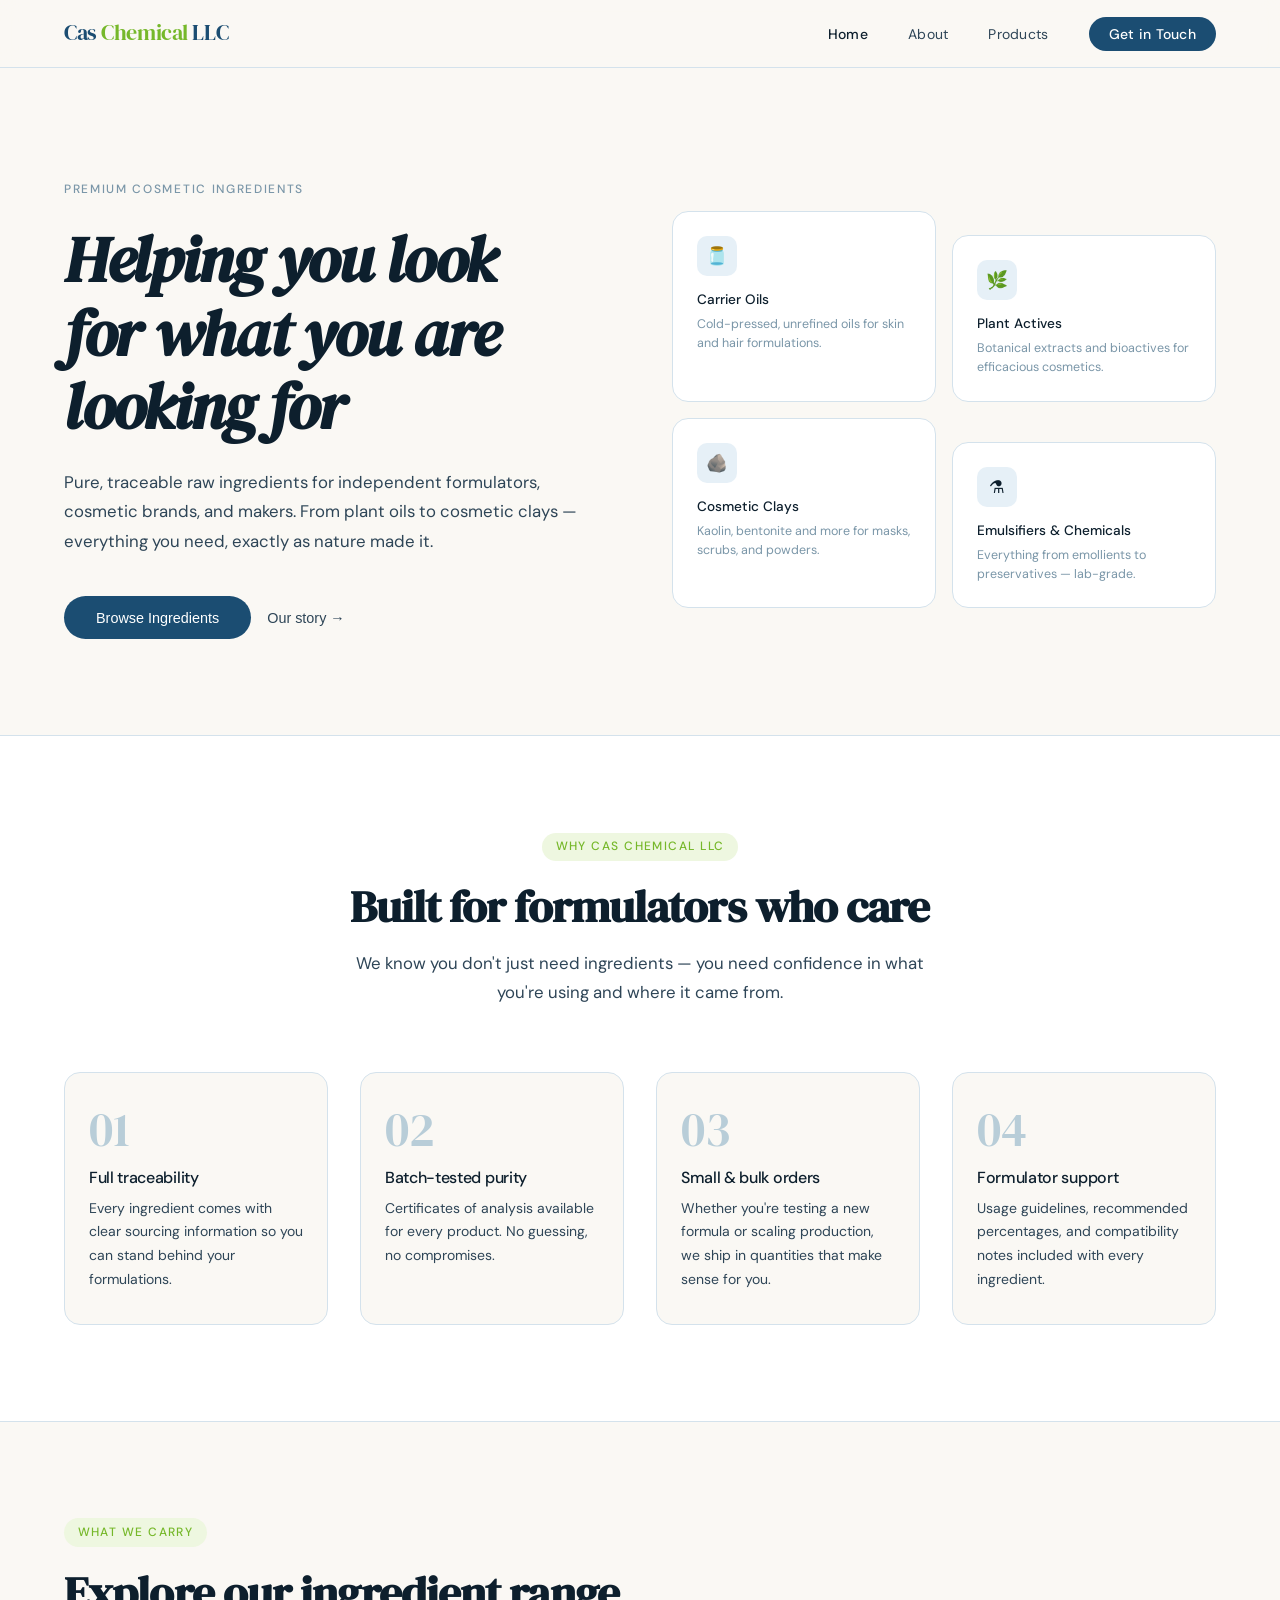
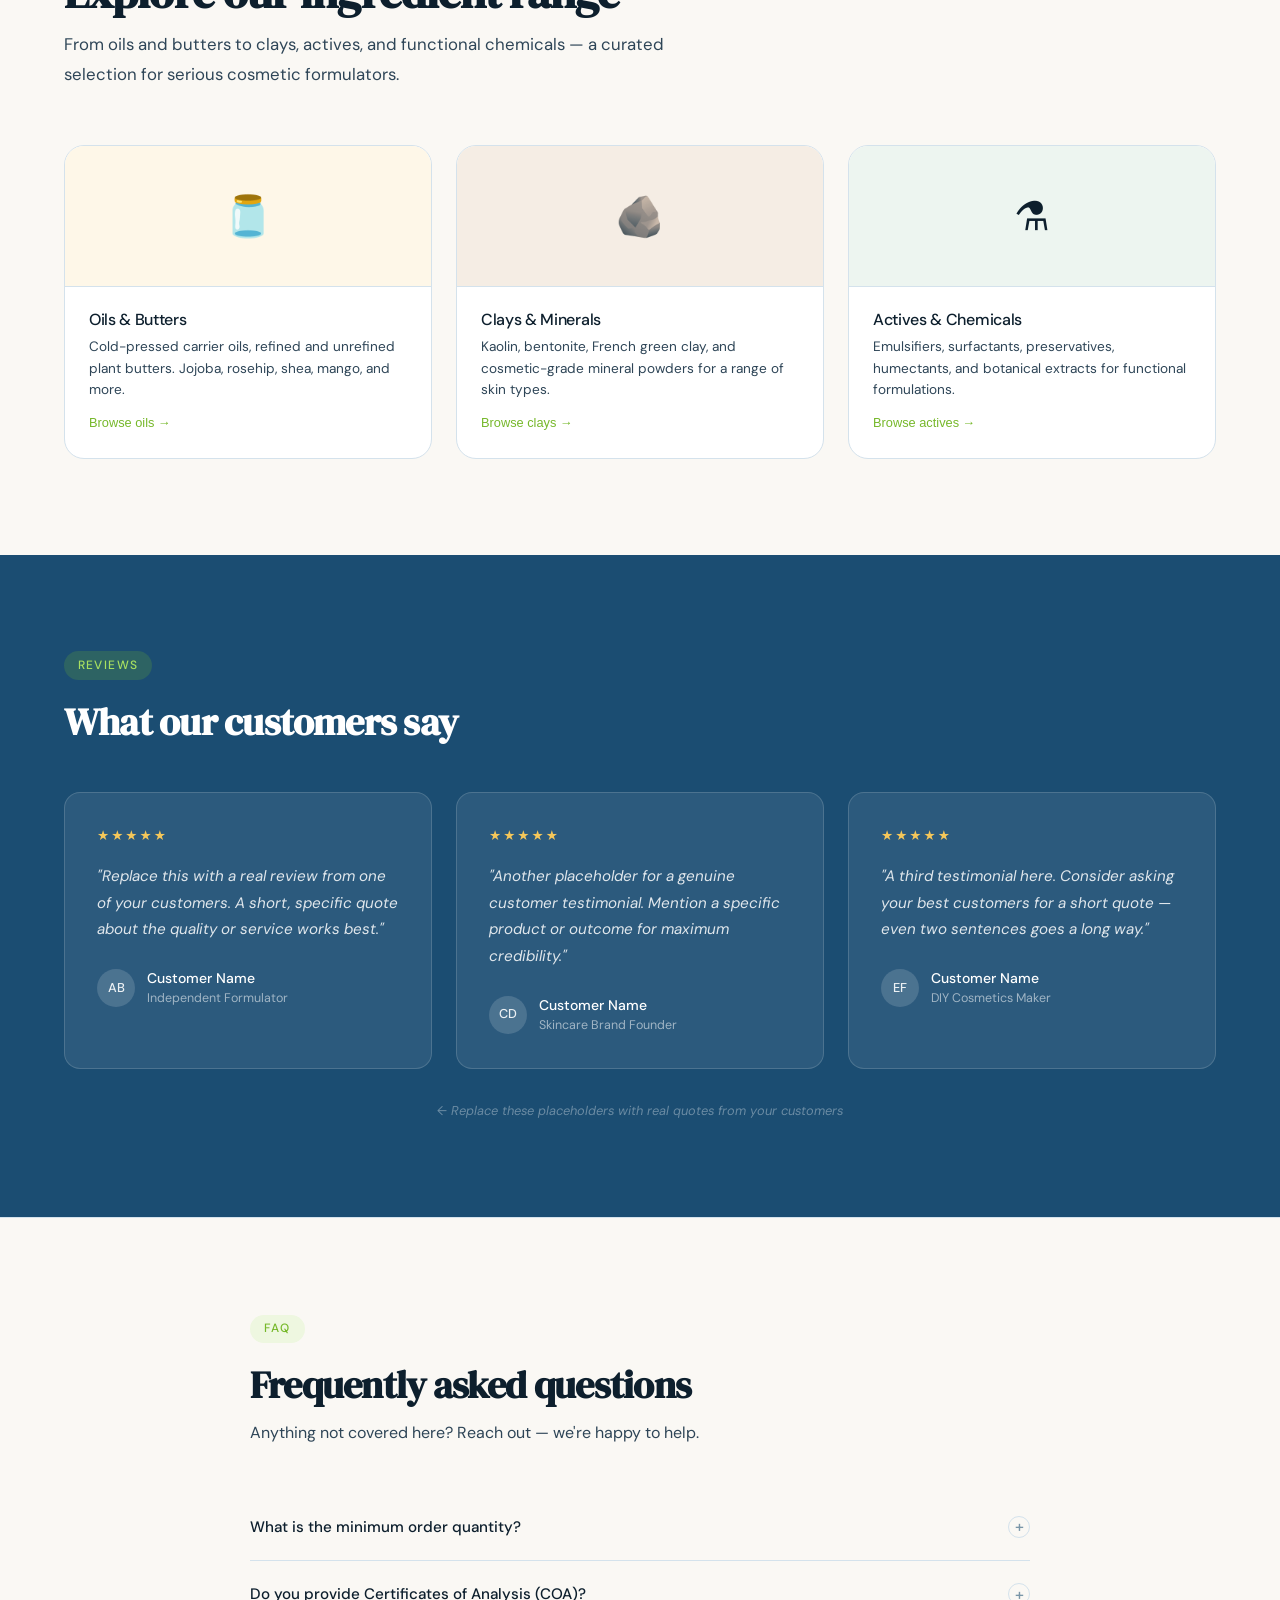
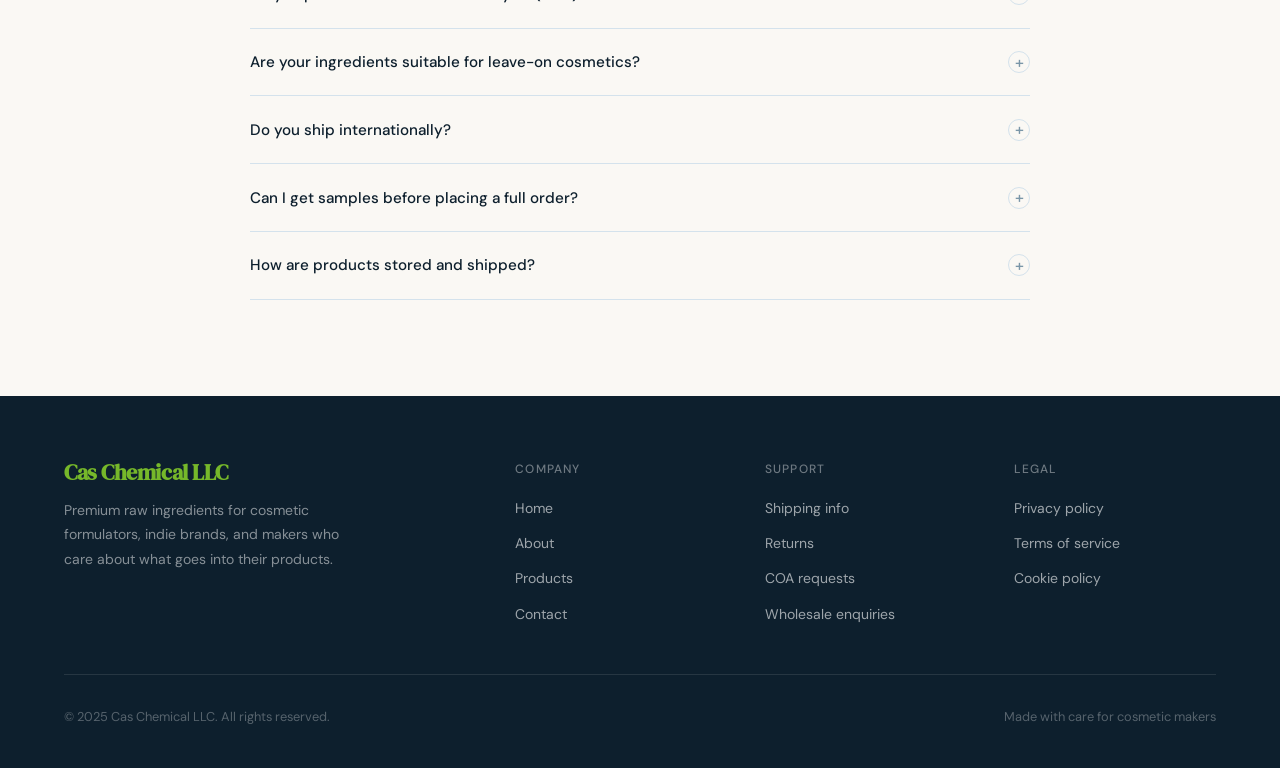
==== commit ffa2c90a: "Update index.html" ====
--- a/index.html
+++ b/index.html
@@ -3,7 +3,7 @@
 <head>
 <meta charset="UTF-8">
 <meta name="viewport" content="width=device-width, initial-scale=1.0">
-<title>CAS Chemical LLC — Cosmetic Raw Ingredients</title>
+<title>Cas Chemical LLC — Cosmetic Raw Ingredients</title>
 <link rel="preconnect" href="https://fonts.googleapis.com">
 <link rel="preconnect" href="https://fonts.gstatic.com" crossorigin>
 <link href="https://fonts.googleapis.com/css2?family=DM+Serif+Display:ital@0;1&family=DM+Sans:wght@300;400;500&display=swap" rel="stylesheet">
@@ -897,93 +897,182 @@
     padding: 0 4rem 5rem;
   }
 
-  .products-grid-inner {
+  .ingredients-list {
     max-width: 1200px;
     margin: 0 auto;
+  }
+
+  .ingredient-category {
+    margin-bottom: 1.5rem;
+  }
+
+  .ingredient-cat-heading {
+    font-family: var(--sans);
+    font-size: 1.05rem;
+    font-weight: 500;
+    color: var(--text-dark);
+    margin-bottom: 0.75rem;
+    padding-bottom: 0.4rem;
+    border-bottom: 1px solid var(--border);
+  }
+
+  .ingredient-cards {
     display: grid;
-    grid-template-columns: repeat(3, 1fr);
-    gap: 1.5rem;
-  }
-
-  .product-card {
+    grid-template-columns: repeat(auto-fill, minmax(148px, 1fr));
+    gap: 0.9rem;
+  }
+
+  .ingredient-card {
+    position: relative;
     background: white;
     border: 1px solid var(--border);
-    border-radius: 16px;
+    border-radius: 14px;
+    padding: 1.15rem 0.9rem 1.3rem;
+    text-align: center;
+    cursor: pointer;
     overflow: hidden;
-    transition: transform 0.2s, box-shadow 0.2s;
+    transition: transform 0.2s, box-shadow 0.2s, border-color 0.2s;
+  }
+
+  .ingredient-card:hover {
+    transform: translateY(-4px);
+    box-shadow: 0 12px 28px rgba(0,0,0,0.08);
+    border-color: var(--accent-green);
+  }
+
+  .ingredient-icon {
+    display: block;
+    font-size: 1.6rem;
+    margin-bottom: 0.55rem;
+    transition: transform 0.25s;
+  }
+
+  .ingredient-card:hover .ingredient-icon { transform: scale(1.18) rotate(-6deg); }
+
+  .ingredient-name {
+    font-size: 0.8rem;
+    color: var(--text-mid);
+    line-height: 1.35;
+    transition: color 0.2s;
+  }
+
+  .ingredient-card:hover .ingredient-name { color: var(--text-dark); }
+
+  .ingredient-card-cta {
+    position: absolute;
+    left: 0; right: 0; bottom: 0;
+    background: var(--accent-green-bg);
+    color: var(--accent);
+    font-size: 0.66rem;
+    font-weight: 500;
+    letter-spacing: 0.02em;
+    padding: 0.4rem 0;
+    transform: translateY(100%);
+    transition: transform 0.2s;
+  }
+
+  .ingredient-card:hover .ingredient-card-cta { transform: translateY(0); }
+
+  .catalogue-cta {
+    text-align: center;
+    max-width: 620px;
+    margin: 1rem auto 0;
+    padding: 2.5rem;
+    background: white;
+    border: 1px solid var(--border);
+    border-radius: 20px;
+  }
+
+  .catalogue-cta h3 {
+    font-family: var(--serif);
+    font-size: 1.5rem;
+    margin-bottom: 0.5rem;
+  }
+
+  .catalogue-cta p {
+    color: var(--text-mid);
+    margin-bottom: 1.5rem;
+  }
+
+  /* INGREDIENT DETAIL PAGE */
+  .ingredient-detail-wrap {
+    max-width: 900px;
+    margin: 0 auto;
+    padding: 5rem 4rem 6rem;
+  }
+
+  .ingredient-back {
+    background: none;
+    border: none;
+    color: var(--text-mid);
+    font-size: 0.85rem;
+    font-family: var(--sans);
     cursor: pointer;
-  }
-
-  .product-card:hover { transform: translateY(-4px); box-shadow: 0 12px 36px rgba(0,0,0,0.07); }
-
-  .product-visual {
-    height: 160px;
-    display: flex;
+    padding: 0;
+    margin-bottom: 2rem;
+    display: inline-flex;
     align-items: center;
-    justify-content: center;
-    font-size: 2.8rem;
-  }
-
-  .product-body {
-    padding: 1.25rem 1.25rem 1.5rem;
-    border-top: 1px solid var(--border);
-  }
-
-  .product-tag {
-    font-size: 0.7rem;
-    font-weight: 500;
-    letter-spacing: 0.08em;
-    text-transform: uppercase;
-    color: var(--text-light);
-    margin-bottom: 0.4rem;
-  }
-
-  .product-body h3 {
+    gap: 0.4rem;
+    transition: color 0.2s;
+  }
+
+  .ingredient-back:hover { color: var(--text-dark); }
+
+  .ingredient-detail-name {
+    font-size: clamp(2rem, 3.5vw, 2.8rem);
+    margin: 0.75rem 0 2rem;
+  }
+
+  .ingredient-detail-grid {
+    display: grid;
+    grid-template-columns: 2fr 1fr;
+    gap: 3rem;
+    align-items: start;
+  }
+
+  .ingredient-detail-main h3 {
     font-family: var(--sans);
     font-size: 0.95rem;
     font-weight: 500;
-    margin-bottom: 0.4rem;
-  }
-
-  .product-body p {
+    color: var(--text-dark);
+    margin-bottom: 0.6rem;
+  }
+
+  .ingredient-detail-main h3:not(:first-child) { margin-top: 2rem; }
+
+  .ingredient-placeholder-text {
+    color: var(--text-light);
+    font-style: italic;
+    font-size: 0.95rem;
+    line-height: 1.8;
+  }
+
+  .ingredient-placeholder-hint {
+    font-size: 0.75rem;
+    color: var(--sand-mid);
+    margin-top: 0.4rem;
+  }
+
+  .ingredient-detail-side {
+    background: white;
+    border: 1px solid var(--border);
+    border-radius: 20px;
+    padding: 2rem;
+    text-align: center;
+    height: fit-content;
+  }
+
+  .ingredient-detail-icon {
+    font-size: 2.8rem;
+    margin-bottom: 1.25rem;
+  }
+
+  .ingredient-detail-side p {
     font-size: 0.82rem;
     color: var(--text-mid);
     line-height: 1.6;
-    margin-bottom: 1rem;
-  }
-
-  .product-footer {
-    display: flex;
-    justify-content: space-between;
-    align-items: center;
-  }
-
-  .product-price {
-    font-size: 0.9rem;
-    font-weight: 500;
-    color: var(--text-dark);
-  }
-
-  .product-price span {
-    font-size: 0.75rem;
-    font-weight: 400;
-    color: var(--text-light);
-  }
-
-  .btn-add {
-    font-size: 0.78rem;
-    font-weight: 500;
-    color: var(--accent-green);
-    border: 1px solid var(--accent-green);
-    background: none;
-    border-radius: 100px;
-    padding: 0.35rem 0.85rem;
-    cursor: pointer;
-    font-family: var(--sans);
-    transition: all 0.2s;
-  }
-
-  .btn-add:hover { background: var(--accent-green); color: white; }
+    margin-bottom: 1.25rem;
+  }
 
   /* Utility */
   .max-w { max-width: 1200px; margin: 0 auto; }
@@ -999,16 +1088,45 @@
     .testimonials-grid { grid-template-columns: 1fr; }
     .footer-top { grid-template-columns: 1fr 1fr; }
     .about-hero { grid-template-columns: 1fr; }
-    .products-grid-inner { grid-template-columns: repeat(2, 1fr); }
     .about-values { padding: 3rem 2rem; }
+    .values-grid { grid-template-columns: 1fr 1fr; }
     .products-header, .products-filters, .products-grid-section { padding-left: 2rem; padding-right: 2rem; }
+    .ingredient-detail-wrap { padding: 4rem 2rem 5rem; }
+    .ingredient-detail-grid { grid-template-columns: 1fr; }
+  }
+
+  @media (max-width: 640px) {
+    nav { flex-wrap: wrap; height: auto; padding: 0.85rem 1.25rem; row-gap: 0.6rem; }
+    .nav-logo { font-size: 1.15rem; }
+    .nav-links { width: 100%; justify-content: center; gap: 1rem; flex-wrap: wrap; }
+    .nav-links a { font-size: 0.8rem; }
+    .nav-cta { padding: 0.45rem 1rem; }
+    section { padding: 3.5rem 1.25rem; }
+    .hero { padding: 3rem 1.25rem 2.5rem; }
+    .hero h1 { font-size: clamp(2.1rem, 9vw, 2.6rem); }
+    .hero-actions { flex-wrap: wrap; }
+    .benefits-grid { grid-template-columns: 1fr; }
+    .categories-grid { grid-template-columns: 1fr; }
+    .footer-top { grid-template-columns: 1fr; gap: 2rem; }
+    .about-hero { padding: 3.5rem 1.25rem 2.5rem; }
+    .about-values { padding: 2.5rem 1.25rem; }
+    .values-grid { grid-template-columns: 1fr; }
+    .products-header, .products-filters, .products-grid-section { padding-left: 1.25rem; padding-right: 1.25rem; }
+    .products-filters { gap: 0.4rem; }
+    .filter-btn { font-size: 0.76rem; padding: 0.4rem 0.85rem; }
+    .ingredient-cards { grid-template-columns: repeat(auto-fill, minmax(105px, 1fr)); gap: 0.6rem; }
+    .ingredient-card { padding: 0.9rem 0.6rem 1.1rem; }
+    .ingredient-icon { font-size: 1.3rem; }
+    .ingredient-name { font-size: 0.74rem; }
+    .catalogue-cta { padding: 1.75rem 1.25rem; }
+    .ingredient-detail-wrap { padding: 3rem 1.25rem 4rem; }
   }
 </style>
 </head>
 <body>
 
 <nav>
-  <a class="nav-logo" href="#" onclick="showPage('home')">CAS<span> Chemical</span> LLC</a>
+  <a class="nav-logo" href="#" onclick="showPage('home')">Cas<span> Chemical</span> LLC</a>
   <ul class="nav-links">
     <li><a href="#" onclick="showPage('home')" id="nav-home" class="active">Home</a></li>
     <li><a href="#" onclick="showPage('about')" id="nav-about">About</a></li>
@@ -1059,7 +1177,7 @@
   <section class="benefits-section">
     <div class="benefits-inner">
       <div class="benefits-header">
-        <span class="section-tag">Why CAS Chemical LLC</span>
+        <span class="section-tag">Why Cas Chemical LLC</span>
         <h2>Built for formulators who care</h2>
         <p>We know you don't just need ingredients — you need confidence in what you're using and where it came from.</p>
       </div>
@@ -1223,7 +1341,7 @@
   <footer>
     <div class="footer-top">
       <div class="footer-brand">
-        <h3>CAS Chemical LLC</h3>
+        <h3>Cas Chemical LLC</h3>
         <p>Premium raw ingredients for cosmetic formulators, indie brands, and makers who care about what goes into their products.</p>
       </div>
       <div class="footer-col">
@@ -1254,7 +1372,7 @@
       </div>
     </div>
     <div class="footer-bottom">
-      <span>© 2025 CAS Chemical LLC. All rights reserved.</span>
+      <span>© 2025 Cas Chemical LLC. All rights reserved.</span>
       <span>Made with care for cosmetic makers</span>
     </div>
   </footer>
@@ -1266,7 +1384,7 @@
     <div>
       <span class="section-tag">About Us</span>
       <h1>20 years in the industry, all of it in your corner</h1>
-      <p>CAS Chemical LLC was built on a simple belief: that sourcing raw cosmetic ingredients should feel like working with a trusted partner — not navigating a faceless catalogue. With over two decades of hands-on experience in the cosmetic supply industry, we've seen every challenge a formulator, brand, or buyer can face. And we built CAS Chemical to solve them.</p>
+      <p>Cas Chemical LLC was built on a simple belief: that sourcing raw cosmetic ingredients should feel like working with a trusted partner — not navigating a faceless catalogue. With over two decades of hands-on experience in the cosmetic supply industry, we've seen every challenge a formulator, brand, or buyer can face. And we built CAS Chemical to solve them.</p>
       <p>We don't just sell ingredients. We make ourselves an extension of your buying team — understanding your timelines, your formulation needs, and your business goals so we can help you move faster, smarter, and with greater confidence at every step.</p>
       <p style="margin-bottom: 0;">Your success is our success. That's not a tagline — it's how we've operated for over 20 years, and it's the standard we hold ourselves to every single day.</p>
     </div>
@@ -1300,7 +1418,7 @@
   <footer>
     <div class="footer-top">
       <div class="footer-brand">
-        <h3>CAS Chemical LLC</h3>
+        <h3>Cas Chemical LLC</h3>
         <p>Premium raw ingredients for cosmetic formulators, indie brands, and makers who care about what goes into their products.</p>
       </div>
       <div class="footer-col">
@@ -1330,7 +1448,7 @@
       </div>
     </div>
     <div class="footer-bottom">
-      <span>© 2025 CAS Chemical LLC. All rights reserved.</span>
+      <span>© 2025 Cas Chemical LLC. All rights reserved.</span>
     </div>
   </footer>
 </div>
@@ -1344,170 +1462,381 @@
   </div>
 
   <div class="products-filters">
-    <button class="filter-btn active" onclick="filterProducts(this, 'all')">All ingredients</button>
-    <button class="filter-btn" onclick="filterProducts(this, 'oil')">Oils & Butters</button>
-    <button class="filter-btn" onclick="filterProducts(this, 'clay')">Clays & Minerals</button>
-    <button class="filter-btn" onclick="filterProducts(this, 'active')">Actives</button>
-    <button class="filter-btn" onclick="filterProducts(this, 'chemical')">Emulsifiers & Chemicals</button>
+    <button class="filter-btn active" onclick="filterCategory(this, 'all')">All ingredients</button>
+    <button class="filter-btn" onclick="filterCategory(this, 'acids-actives')">Acids & Actives</button>
+    <button class="filter-btn" onclick="filterCategory(this, 'antiseptics')">Antiseptics</button>
+    <button class="filter-btn" onclick="filterCategory(this, 'butters-waxes')">Butters & Waxes</button>
+    <button class="filter-btn" onclick="filterCategory(this, 'clays')">Clays</button>
+    <button class="filter-btn" onclick="filterCategory(this, 'emollients')">Emollients & Humectants</button>
+    <button class="filter-btn" onclick="filterCategory(this, 'excipients')">Excipients & Tablet Aids</button>
+    <button class="filter-btn" onclick="filterCategory(this, 'fatty-acids')">Fatty Acids</button>
+    <button class="filter-btn" onclick="filterCategory(this, 'mcts')">MCT's</button>
+    <button class="filter-btn" onclick="filterCategory(this, 'nutritional')">Nutritional</button>
+    <button class="filter-btn" onclick="filterCategory(this, 'oils')">Oils</button>
+    <button class="filter-btn" onclick="filterCategory(this, 'peptides')">Peptides</button>
+    <button class="filter-btn" onclick="filterCategory(this, 'preservatives')">Preservatives</button>
+    <button class="filter-btn" onclick="filterCategory(this, 'proteins')">Proteins</button>
+    <button class="filter-btn" onclick="filterCategory(this, 'salts-sugars')">Salts & Sugars</button>
+    <button class="filter-btn" onclick="filterCategory(this, 'sunscreen')">Sunscreen</button>
+    <button class="filter-btn" onclick="filterCategory(this, 'surfactants')">Surfactants & Emulsifiers</button>
+    <button class="filter-btn" onclick="filterCategory(this, 'vitamins')">Vitamins</button>
   </div>
 
   <div class="products-grid-section">
-    <div class="products-grid-inner" id="products-grid">
-      <!-- Oils -->
-      <div class="product-card" data-cat="oil">
-        <div class="product-visual" style="background: #FEF7E8;">🫙</div>
-        <div class="product-body">
-          <div class="product-tag">Carrier Oil</div>
-          <h3>Jojoba Oil — Cold Pressed</h3>
-          <p>Golden, unrefined jojoba with a long shelf life. Excellent for leave-on skin and hair formulations.</p>
-          <div class="product-footer">
-            <div class="product-price">$XX.XX <span>/ 100ml</span></div>
-            <button class="btn-add">Add to cart</button>
-          </div>
-        </div>
-      </div>
-      <div class="product-card" data-cat="oil">
-        <div class="product-visual" style="background: #FFF4EE;">🌹</div>
-        <div class="product-body">
-          <div class="product-tag">Carrier Oil</div>
-          <h3>Rosehip Seed Oil</h3>
-          <p>Rich in trans-retinoic acid and essential fatty acids. Popular in anti-ageing and scar formulations.</p>
-          <div class="product-footer">
-            <div class="product-price">$XX.XX <span>/ 50ml</span></div>
-            <button class="btn-add">Add to cart</button>
-          </div>
-        </div>
-      </div>
-      <div class="product-card" data-cat="oil">
-        <div class="product-visual" style="background: #F7F4EE;">🥭</div>
-        <div class="product-body">
-          <div class="product-tag">Butter</div>
-          <h3>Mango Seed Butter</h3>
-          <p>Hard, emollient butter with a melting point near skin temperature. Ideal for balms, body butters, and bars.</p>
-          <div class="product-footer">
-            <div class="product-price">$XX.XX <span>/ 100g</span></div>
-            <button class="btn-add">Add to cart</button>
-          </div>
-        </div>
-      </div>
-      <!-- Clays -->
-      <div class="product-card" data-cat="clay">
-        <div class="product-visual" style="background: #F5EDE4;">🪨</div>
-        <div class="product-body">
-          <div class="product-tag">Clay</div>
-          <h3>Kaolin Clay — White</h3>
-          <p>Gentle, fine-grade white kaolin. Suitable for sensitive skin, loose powder, and facial mask formulations.</p>
-          <div class="product-footer">
-            <div class="product-price">$XX.XX <span>/ 250g</span></div>
-            <button class="btn-add">Add to cart</button>
-          </div>
-        </div>
-      </div>
-      <div class="product-card" data-cat="clay">
-        <div class="product-visual" style="background: #EEF0E8;">🌿</div>
-        <div class="product-body">
-          <div class="product-tag">Clay</div>
-          <h3>French Green Clay</h3>
-          <p>Highly absorbent with a distinctive mineral-rich profile. Classic choice for detoxifying masks.</p>
-          <div class="product-footer">
-            <div class="product-price">$XX.XX <span>/ 250g</span></div>
-            <button class="btn-add">Add to cart</button>
-          </div>
-        </div>
-      </div>
-      <div class="product-card" data-cat="clay">
-        <div class="product-visual" style="background: #F2EEE8;">🪨</div>
-        <div class="product-body">
-          <div class="product-tag">Clay</div>
-          <h3>Bentonite Clay</h3>
-          <p>Swelling clay with high absorption capacity. Used in masks, deodorants, and dry shampoos.</p>
-          <div class="product-footer">
-            <div class="product-price">$XX.XX <span>/ 500g</span></div>
-            <button class="btn-add">Add to cart</button>
-          </div>
-        </div>
-      </div>
-      <!-- Actives -->
-      <div class="product-card" data-cat="active">
-        <div class="product-visual" style="background: #EDF5F0;">🌱</div>
-        <div class="product-body">
-          <div class="product-tag">Active</div>
-          <h3>Niacinamide — 98% Pure</h3>
-          <p>Water-soluble vitamin B3 active for brightening, barrier support, and pore-minimising formulations.</p>
-          <div class="product-footer">
-            <div class="product-price">$XX.XX <span>/ 50g</span></div>
-            <button class="btn-add">Add to cart</button>
-          </div>
-        </div>
-      </div>
-      <div class="product-card" data-cat="active">
-        <div class="product-visual" style="background: #EEF5F8;">💧</div>
-        <div class="product-body">
-          <div class="product-tag">Active</div>
-          <h3>Hyaluronic Acid Powder</h3>
-          <p>High molecular weight HA for surface hydration and skin-feel. Dissolves in water for serums and creams.</p>
-          <div class="product-footer">
-            <div class="product-price">$XX.XX <span>/ 10g</span></div>
-            <button class="btn-add">Add to cart</button>
-          </div>
-        </div>
-      </div>
-      <!-- Chemicals -->
-      <div class="product-card" data-cat="chemical">
-        <div class="product-visual" style="background: #F0EEF8;">⚗️</div>
-        <div class="product-body">
-          <div class="product-tag">Emulsifier</div>
-          <h3>BTMS-50</h3>
-          <p>Cationic conditioning emulsifier for hair products. Creates rich, creamy conditioners and leave-in treatments.</p>
-          <div class="product-footer">
-            <div class="product-price">$XX.XX <span>/ 100g</span></div>
-            <button class="btn-add">Add to cart</button>
-          </div>
-        </div>
-      </div>
-      <div class="product-card" data-cat="chemical">
-        <div class="product-visual" style="background: #F5F5F0;">🧪</div>
-        <div class="product-body">
-          <div class="product-tag">Preservative</div>
-          <h3>Preservative Blend — Ecocert</h3>
-          <p>Broad-spectrum preservation for water-containing formulations. Suitable for natural and organic products.</p>
-          <div class="product-footer">
-            <div class="product-price">$XX.XX <span>/ 50ml</span></div>
-            <button class="btn-add">Add to cart</button>
-          </div>
-        </div>
-      </div>
-      <div class="product-card" data-cat="chemical">
-        <div class="product-visual" style="background: #F8F4EE;">🔬</div>
-        <div class="product-body">
-          <div class="product-tag">Humectant</div>
-          <h3>Glycerin — Vegetable USP</h3>
-          <p>Vegetable-derived, USP-grade glycerin. Versatile humectant for rinse-off and leave-on formulations.</p>
-          <div class="product-footer">
-            <div class="product-price">$XX.XX <span>/ 500ml</span></div>
-            <button class="btn-add">Add to cart</button>
-          </div>
-        </div>
-      </div>
-      <div class="product-card" data-cat="oil">
-        <div class="product-visual" style="background: #FFFBEE;">🫒</div>
-        <div class="product-body">
-          <div class="product-tag">Carrier Oil</div>
-          <h3>Squalane — Sugarcane</h3>
-          <p>Lightweight, plant-derived squalane with exceptional skin compatibility and a non-greasy finish.</p>
-          <div class="product-footer">
-            <div class="product-price">$XX.XX <span>/ 100ml</span></div>
-            <button class="btn-add">Add to cart</button>
-          </div>
-        </div>
-      </div>
+    <div class="ingredients-list" id="ingredients-list">
+
+      <section class="ingredient-category" data-cat="acids-actives">
+        <h2 class="ingredient-cat-heading">Acids & Actives</h2>
+        <div class="ingredient-cards">
+          <div class="ingredient-card" onclick="showIngredient('Alpha Lipoic Acid', 'acids-actives')"><span class="ingredient-icon">🧪</span><div class="ingredient-name">Alpha Lipoic Acid</div><div class="ingredient-card-cta">Request pricing →</div></div>
+          <div class="ingredient-card" onclick="showIngredient('Apple Cider Vinegar', 'acids-actives')"><span class="ingredient-icon">🧪</span><div class="ingredient-name">Apple Cider Vinegar</div><div class="ingredient-card-cta">Request pricing →</div></div>
+          <div class="ingredient-card" onclick="showIngredient('Arbutin', 'acids-actives')"><span class="ingredient-icon">🧪</span><div class="ingredient-name">Arbutin</div><div class="ingredient-card-cta">Request pricing →</div></div>
+          <div class="ingredient-card" onclick="showIngredient('Ascorbic Acid', 'acids-actives')"><span class="ingredient-icon">🧪</span><div class="ingredient-name">Ascorbic Acid</div><div class="ingredient-card-cta">Request pricing →</div></div>
+          <div class="ingredient-card" onclick="showIngredient('Ascorbyl Glucoside', 'acids-actives')"><span class="ingredient-icon">🧪</span><div class="ingredient-name">Ascorbyl Glucoside</div><div class="ingredient-card-cta">Request pricing →</div></div>
+          <div class="ingredient-card" onclick="showIngredient('Azelaic Acid', 'acids-actives')"><span class="ingredient-icon">🧪</span><div class="ingredient-name">Azelaic Acid</div><div class="ingredient-card-cta">Request pricing →</div></div>
+          <div class="ingredient-card" onclick="showIngredient('Behenic Acid', 'acids-actives')"><span class="ingredient-icon">🧪</span><div class="ingredient-name">Behenic Acid</div><div class="ingredient-card-cta">Request pricing →</div></div>
+          <div class="ingredient-card" onclick="showIngredient('Benzoic Acid', 'acids-actives')"><span class="ingredient-icon">🧪</span><div class="ingredient-name">Benzoic Acid</div><div class="ingredient-card-cta">Request pricing →</div></div>
+          <div class="ingredient-card" onclick="showIngredient('Calamine', 'acids-actives')"><span class="ingredient-icon">🧪</span><div class="ingredient-name">Calamine</div><div class="ingredient-card-cta">Request pricing →</div></div>
+          <div class="ingredient-card" onclick="showIngredient('Citric Acid', 'acids-actives')"><span class="ingredient-icon">🧪</span><div class="ingredient-name">Citric Acid</div><div class="ingredient-card-cta">Request pricing →</div></div>
+          <div class="ingredient-card" onclick="showIngredient('Colloidal Oatmeal', 'acids-actives')"><span class="ingredient-icon">🧪</span><div class="ingredient-name">Colloidal Oatmeal</div><div class="ingredient-card-cta">Request pricing →</div></div>
+          <div class="ingredient-card" onclick="showIngredient('Fumaric Acid', 'acids-actives')"><span class="ingredient-icon">🧪</span><div class="ingredient-name">Fumaric Acid</div><div class="ingredient-card-cta">Request pricing →</div></div>
+          <div class="ingredient-card" onclick="showIngredient('Hyaluronic Acid', 'acids-actives')"><span class="ingredient-icon">🧪</span><div class="ingredient-name">Hyaluronic Acid</div><div class="ingredient-card-cta">Request pricing →</div></div>
+          <div class="ingredient-card" onclick="showIngredient('Kojic Acid', 'acids-actives')"><span class="ingredient-icon">🧪</span><div class="ingredient-name">Kojic Acid</div><div class="ingredient-card-cta">Request pricing →</div></div>
+          <div class="ingredient-card" onclick="showIngredient('Lactic Acid', 'acids-actives')"><span class="ingredient-icon">🧪</span><div class="ingredient-name">Lactic Acid</div><div class="ingredient-card-cta">Request pricing →</div></div>
+          <div class="ingredient-card" onclick="showIngredient('Malic Acid', 'acids-actives')"><span class="ingredient-icon">🧪</span><div class="ingredient-name">Malic Acid</div><div class="ingredient-card-cta">Request pricing →</div></div>
+          <div class="ingredient-card" onclick="showIngredient('Mandelic Acid', 'acids-actives')"><span class="ingredient-icon">🧪</span><div class="ingredient-name">Mandelic Acid</div><div class="ingredient-card-cta">Request pricing →</div></div>
+          <div class="ingredient-card" onclick="showIngredient('Methyl Salicylate', 'acids-actives')"><span class="ingredient-icon">🧪</span><div class="ingredient-name">Methyl Salicylate</div><div class="ingredient-card-cta">Request pricing →</div></div>
+          <div class="ingredient-card" onclick="showIngredient('Oleic Acid', 'acids-actives')"><span class="ingredient-icon">🧪</span><div class="ingredient-name">Oleic Acid</div><div class="ingredient-card-cta">Request pricing →</div></div>
+          <div class="ingredient-card" onclick="showIngredient('Phosphoric Acid', 'acids-actives')"><span class="ingredient-icon">🧪</span><div class="ingredient-name">Phosphoric Acid</div><div class="ingredient-card-cta">Request pricing →</div></div>
+          <div class="ingredient-card" onclick="showIngredient('Pramoxine Hydrochloride', 'acids-actives')"><span class="ingredient-icon">🧪</span><div class="ingredient-name">Pramoxine Hydrochloride</div><div class="ingredient-card-cta">Request pricing →</div></div>
+          <div class="ingredient-card" onclick="showIngredient('Salicylic Acid', 'acids-actives')"><span class="ingredient-icon">🧪</span><div class="ingredient-name">Salicylic Acid</div><div class="ingredient-card-cta">Request pricing →</div></div>
+          <div class="ingredient-card" onclick="showIngredient('Tartaric Acid', 'acids-actives')"><span class="ingredient-icon">🧪</span><div class="ingredient-name">Tartaric Acid</div><div class="ingredient-card-cta">Request pricing →</div></div>
+          <div class="ingredient-card" onclick="showIngredient('Urea USP', 'acids-actives')"><span class="ingredient-icon">🧪</span><div class="ingredient-name">Urea USP</div><div class="ingredient-card-cta">Request pricing →</div></div>
+        </div>
+      </section>
+
+      <section class="ingredient-category" data-cat="antiseptics">
+        <h2 class="ingredient-cat-heading">Antiseptics</h2>
+        <div class="ingredient-cards">
+          <div class="ingredient-card" onclick="showIngredient('Benzalkonium Chloride 50% Solution', 'antiseptics')"><span class="ingredient-icon">🧴</span><div class="ingredient-name">Benzalkonium Chloride 50% Solution</div><div class="ingredient-card-cta">Request pricing →</div></div>
+          <div class="ingredient-card" onclick="showIngredient('Benzethonium Chloride', 'antiseptics')"><span class="ingredient-icon">🧴</span><div class="ingredient-name">Benzethonium Chloride</div><div class="ingredient-card-cta">Request pricing →</div></div>
+          <div class="ingredient-card" onclick="showIngredient('Cetrimide Powder', 'antiseptics')"><span class="ingredient-icon">🧴</span><div class="ingredient-name">Cetrimide Powder</div><div class="ingredient-card-cta">Request pricing →</div></div>
+          <div class="ingredient-card" onclick="showIngredient('Strong Cetrimide 40% Solution', 'antiseptics')"><span class="ingredient-icon">🧴</span><div class="ingredient-name">Strong Cetrimide 40% Solution</div><div class="ingredient-card-cta">Request pricing →</div></div>
+          <div class="ingredient-card" onclick="showIngredient('Cetylpyridinium Chloride', 'antiseptics')"><span class="ingredient-icon">🧴</span><div class="ingredient-name">Cetylpyridinium Chloride</div><div class="ingredient-card-cta">Request pricing →</div></div>
+          <div class="ingredient-card" onclick="showIngredient('Chlorhexidine Base', 'antiseptics')"><span class="ingredient-icon">🧴</span><div class="ingredient-name">Chlorhexidine Base</div><div class="ingredient-card-cta">Request pricing →</div></div>
+          <div class="ingredient-card" onclick="showIngredient('Mecetronium Ethosulfate', 'antiseptics')"><span class="ingredient-icon">🧴</span><div class="ingredient-name">Mecetronium Ethosulfate</div><div class="ingredient-card-cta">Request pricing →</div></div>
+          <div class="ingredient-card" onclick="showIngredient('Octenidine Hydrochloride', 'antiseptics')"><span class="ingredient-icon">🧴</span><div class="ingredient-name">Octenidine Hydrochloride</div><div class="ingredient-card-cta">Request pricing →</div></div>
+        </div>
+      </section>
+
+      <section class="ingredient-category" data-cat="butters-waxes">
+        <h2 class="ingredient-cat-heading">Butters & Waxes</h2>
+        <div class="ingredient-cards">
+          <div class="ingredient-card" onclick="showIngredient('Acai Butter', 'butters-waxes')"><span class="ingredient-icon">🧈</span><div class="ingredient-name">Acai Butter</div><div class="ingredient-card-cta">Request pricing →</div></div>
+          <div class="ingredient-card" onclick="showIngredient('Almond Butter', 'butters-waxes')"><span class="ingredient-icon">🧈</span><div class="ingredient-name">Almond Butter</div><div class="ingredient-card-cta">Request pricing →</div></div>
+          <div class="ingredient-card" onclick="showIngredient('Aloe Vera Butter', 'butters-waxes')"><span class="ingredient-icon">🧈</span><div class="ingredient-name">Aloe Vera Butter</div><div class="ingredient-card-cta">Request pricing →</div></div>
+          <div class="ingredient-card" onclick="showIngredient('Apricot Butter', 'butters-waxes')"><span class="ingredient-icon">🧈</span><div class="ingredient-name">Apricot Butter</div><div class="ingredient-card-cta">Request pricing →</div></div>
+          <div class="ingredient-card" onclick="showIngredient('Argan Butter', 'butters-waxes')"><span class="ingredient-icon">🧈</span><div class="ingredient-name">Argan Butter</div><div class="ingredient-card-cta">Request pricing →</div></div>
+          <div class="ingredient-card" onclick="showIngredient('Avocado Butter', 'butters-waxes')"><span class="ingredient-icon">🧈</span><div class="ingredient-name">Avocado Butter</div><div class="ingredient-card-cta">Request pricing →</div></div>
+          <div class="ingredient-card" onclick="showIngredient('Babassu Butter', 'butters-waxes')"><span class="ingredient-icon">🧈</span><div class="ingredient-name">Babassu Butter</div><div class="ingredient-card-cta">Request pricing →</div></div>
+          <div class="ingredient-card" onclick="showIngredient('Baobab Butter', 'butters-waxes')"><span class="ingredient-icon">🧈</span><div class="ingredient-name">Baobab Butter</div><div class="ingredient-card-cta">Request pricing →</div></div>
+          <div class="ingredient-card" onclick="showIngredient('Blueberry Butter', 'butters-waxes')"><span class="ingredient-icon">🧈</span><div class="ingredient-name">Blueberry Butter</div><div class="ingredient-card-cta">Request pricing →</div></div>
+          <div class="ingredient-card" onclick="showIngredient('Brazil Nut Butter', 'butters-waxes')"><span class="ingredient-icon">🧈</span><div class="ingredient-name">Brazil Nut Butter</div><div class="ingredient-card-cta">Request pricing →</div></div>
+          <div class="ingredient-card" onclick="showIngredient('Cocoa Butter', 'butters-waxes')"><span class="ingredient-icon">🧈</span><div class="ingredient-name">Cocoa Butter</div><div class="ingredient-card-cta">Request pricing →</div></div>
+          <div class="ingredient-card" onclick="showIngredient('Cupuacu Butter', 'butters-waxes')"><span class="ingredient-icon">🧈</span><div class="ingredient-name">Cupuacu Butter</div><div class="ingredient-card-cta">Request pricing →</div></div>
+          <div class="ingredient-card" onclick="showIngredient('Grape Seed Butter', 'butters-waxes')"><span class="ingredient-icon">🧈</span><div class="ingredient-name">Grape Seed Butter</div><div class="ingredient-card-cta">Request pricing →</div></div>
+          <div class="ingredient-card" onclick="showIngredient('Hemp Seed Butter', 'butters-waxes')"><span class="ingredient-icon">🧈</span><div class="ingredient-name">Hemp Seed Butter</div><div class="ingredient-card-cta">Request pricing →</div></div>
+          <div class="ingredient-card" onclick="showIngredient('Illipe Butter', 'butters-waxes')"><span class="ingredient-icon">🧈</span><div class="ingredient-name">Illipe Butter</div><div class="ingredient-card-cta">Request pricing →</div></div>
+          <div class="ingredient-card" onclick="showIngredient('Jojoba Butter', 'butters-waxes')"><span class="ingredient-icon">🧈</span><div class="ingredient-name">Jojoba Butter</div><div class="ingredient-card-cta">Request pricing →</div></div>
+          <div class="ingredient-card" onclick="showIngredient('Kokum Butter', 'butters-waxes')"><span class="ingredient-icon">🧈</span><div class="ingredient-name">Kokum Butter</div><div class="ingredient-card-cta">Request pricing →</div></div>
+          <div class="ingredient-card" onclick="showIngredient('Lavender Butter', 'butters-waxes')"><span class="ingredient-icon">🧈</span><div class="ingredient-name">Lavender Butter</div><div class="ingredient-card-cta">Request pricing →</div></div>
+          <div class="ingredient-card" onclick="showIngredient('Mango Butter', 'butters-waxes')"><span class="ingredient-icon">🧈</span><div class="ingredient-name">Mango Butter</div><div class="ingredient-card-cta">Request pricing →</div></div>
+          <div class="ingredient-card" onclick="showIngredient('Marula Butter', 'butters-waxes')"><span class="ingredient-icon">🧈</span><div class="ingredient-name">Marula Butter</div><div class="ingredient-card-cta">Request pricing →</div></div>
+          <div class="ingredient-card" onclick="showIngredient('Monoi Butter', 'butters-waxes')"><span class="ingredient-icon">🧈</span><div class="ingredient-name">Monoi Butter</div><div class="ingredient-card-cta">Request pricing →</div></div>
+          <div class="ingredient-card" onclick="showIngredient('Moringa Butter', 'butters-waxes')"><span class="ingredient-icon">🧈</span><div class="ingredient-name">Moringa Butter</div><div class="ingredient-card-cta">Request pricing →</div></div>
+          <div class="ingredient-card" onclick="showIngredient('Neem Butter', 'butters-waxes')"><span class="ingredient-icon">🧈</span><div class="ingredient-name">Neem Butter</div><div class="ingredient-card-cta">Request pricing →</div></div>
+          <div class="ingredient-card" onclick="showIngredient('Oat Butter', 'butters-waxes')"><span class="ingredient-icon">🧈</span><div class="ingredient-name">Oat Butter</div><div class="ingredient-card-cta">Request pricing →</div></div>
+          <div class="ingredient-card" onclick="showIngredient('Olive Butter', 'butters-waxes')"><span class="ingredient-icon">🧈</span><div class="ingredient-name">Olive Butter</div><div class="ingredient-card-cta">Request pricing →</div></div>
+          <div class="ingredient-card" onclick="showIngredient('Sal Butter', 'butters-waxes')"><span class="ingredient-icon">🧈</span><div class="ingredient-name">Sal Butter</div><div class="ingredient-card-cta">Request pricing →</div></div>
+          <div class="ingredient-card" onclick="showIngredient('Shea Butter', 'butters-waxes')"><span class="ingredient-icon">🧈</span><div class="ingredient-name">Shea Butter</div><div class="ingredient-card-cta">Request pricing →</div></div>
+          <div class="ingredient-card" onclick="showIngredient('Beeswax', 'butters-waxes')"><span class="ingredient-icon">🧈</span><div class="ingredient-name">Beeswax</div><div class="ingredient-card-cta">Request pricing →</div></div>
+          <div class="ingredient-card" onclick="showIngredient('Lanolin Wax', 'butters-waxes')"><span class="ingredient-icon">🧈</span><div class="ingredient-name">Lanolin Wax</div><div class="ingredient-card-cta">Request pricing →</div></div>
+        </div>
+      </section>
+
+      <section class="ingredient-category" data-cat="clays">
+        <h2 class="ingredient-cat-heading">Clays</h2>
+        <div class="ingredient-cards">
+          <div class="ingredient-card" onclick="showIngredient('Bentonite', 'clays')"><span class="ingredient-icon">🪨</span><div class="ingredient-name">Bentonite</div><div class="ingredient-card-cta">Request pricing →</div></div>
+          <div class="ingredient-card" onclick="showIngredient('Diatomaceous Earth', 'clays')"><span class="ingredient-icon">🪨</span><div class="ingredient-name">Diatomaceous Earth</div><div class="ingredient-card-cta">Request pricing →</div></div>
+          <div class="ingredient-card" onclick="showIngredient('French Black', 'clays')"><span class="ingredient-icon">🪨</span><div class="ingredient-name">French Black</div><div class="ingredient-card-cta">Request pricing →</div></div>
+          <div class="ingredient-card" onclick="showIngredient('French Green', 'clays')"><span class="ingredient-icon">🪨</span><div class="ingredient-name">French Green</div><div class="ingredient-card-cta">Request pricing →</div></div>
+          <div class="ingredient-card" onclick="showIngredient('Glacial', 'clays')"><span class="ingredient-icon">🪨</span><div class="ingredient-name">Glacial</div><div class="ingredient-card-cta">Request pricing →</div></div>
+          <div class="ingredient-card" onclick="showIngredient('Green Illite', 'clays')"><span class="ingredient-icon">🪨</span><div class="ingredient-name">Green Illite</div><div class="ingredient-card-cta">Request pricing →</div></div>
+          <div class="ingredient-card" onclick="showIngredient('Kaolin Coral', 'clays')"><span class="ingredient-icon">🪨</span><div class="ingredient-name">Kaolin Coral</div><div class="ingredient-card-cta">Request pricing →</div></div>
+          <div class="ingredient-card" onclick="showIngredient('Kaolin White', 'clays')"><span class="ingredient-icon">🪨</span><div class="ingredient-name">Kaolin White</div><div class="ingredient-card-cta">Request pricing →</div></div>
+          <div class="ingredient-card" onclick="showIngredient('Multani Mitti', 'clays')"><span class="ingredient-icon">🪨</span><div class="ingredient-name">Multani Mitti</div><div class="ingredient-card-cta">Request pricing →</div></div>
+          <div class="ingredient-card" onclick="showIngredient('Red Illite', 'clays')"><span class="ingredient-icon">🪨</span><div class="ingredient-name">Red Illite</div><div class="ingredient-card-cta">Request pricing →</div></div>
+          <div class="ingredient-card" onclick="showIngredient('Rhassoul', 'clays')"><span class="ingredient-icon">🪨</span><div class="ingredient-name">Rhassoul</div><div class="ingredient-card-cta">Request pricing →</div></div>
+          <div class="ingredient-card" onclick="showIngredient('Sea', 'clays')"><span class="ingredient-icon">🪨</span><div class="ingredient-name">Sea</div><div class="ingredient-card-cta">Request pricing →</div></div>
+          <div class="ingredient-card" onclick="showIngredient('Yellow Illite', 'clays')"><span class="ingredient-icon">🪨</span><div class="ingredient-name">Yellow Illite</div><div class="ingredient-card-cta">Request pricing →</div></div>
+        </div>
+      </section>
+
+      <section class="ingredient-category" data-cat="emollients">
+        <h2 class="ingredient-cat-heading">Emollients & Humectants</h2>
+        <div class="ingredient-cards">
+          <div class="ingredient-card" onclick="showIngredient('CO-Q10', 'emollients')"><span class="ingredient-icon">💧</span><div class="ingredient-name">CO-Q10</div><div class="ingredient-card-cta">Request pricing →</div></div>
+          <div class="ingredient-card" onclick="showIngredient('DL-Panthenol', 'emollients')"><span class="ingredient-icon">💧</span><div class="ingredient-name">DL-Panthenol</div><div class="ingredient-card-cta">Request pricing →</div></div>
+          <div class="ingredient-card" onclick="showIngredient('Isopropyl Myristate', 'emollients')"><span class="ingredient-icon">💧</span><div class="ingredient-name">Isopropyl Myristate</div><div class="ingredient-card-cta">Request pricing →</div></div>
+          <div class="ingredient-card" onclick="showIngredient('Isopropyl Palmitate', 'emollients')"><span class="ingredient-icon">💧</span><div class="ingredient-name">Isopropyl Palmitate</div><div class="ingredient-card-cta">Request pricing →</div></div>
+          <div class="ingredient-card" onclick="showIngredient('Myristyl Myristate', 'emollients')"><span class="ingredient-icon">💧</span><div class="ingredient-name">Myristyl Myristate</div><div class="ingredient-card-cta">Request pricing →</div></div>
+        </div>
+      </section>
+
+      <section class="ingredient-category" data-cat="excipients">
+        <h2 class="ingredient-cat-heading">Excipients & Tablet Aids</h2>
+        <div class="ingredient-cards">
+          <div class="ingredient-card" onclick="showIngredient('Dicalcium Phosphate Di-Pac', 'excipients')"><span class="ingredient-icon">💊</span><div class="ingredient-name">Dicalcium Phosphate Di-Pac</div><div class="ingredient-card-cta">Request pricing →</div></div>
+          <div class="ingredient-card" onclick="showIngredient('Lactose (Anhydrous / Monohydrate / DT)', 'excipients')"><span class="ingredient-icon">💊</span><div class="ingredient-name">Lactose (Anhydrous / Monohydrate / DT)</div><div class="ingredient-card-cta">Request pricing →</div></div>
+          <div class="ingredient-card" onclick="showIngredient('Magnesium Stearate', 'excipients')"><span class="ingredient-icon">💊</span><div class="ingredient-name">Magnesium Stearate</div><div class="ingredient-card-cta">Request pricing →</div></div>
+          <div class="ingredient-card" onclick="showIngredient('Mannitol', 'excipients')"><span class="ingredient-icon">💊</span><div class="ingredient-name">Mannitol</div><div class="ingredient-card-cta">Request pricing →</div></div>
+          <div class="ingredient-card" onclick="showIngredient('Microcrystalline Cellulose', 'excipients')"><span class="ingredient-icon">💊</span><div class="ingredient-name">Microcrystalline Cellulose</div><div class="ingredient-card-cta">Request pricing →</div></div>
+          <div class="ingredient-card" onclick="showIngredient('Myristyl Stearate', 'excipients')"><span class="ingredient-icon">💊</span><div class="ingredient-name">Myristyl Stearate</div><div class="ingredient-card-cta">Request pricing →</div></div>
+          <div class="ingredient-card" onclick="showIngredient('Rose', 'excipients')"><span class="ingredient-icon">💊</span><div class="ingredient-name">Rose</div><div class="ingredient-card-cta">Request pricing →</div></div>
+          <div class="ingredient-card" onclick="showIngredient('Sorbitol', 'excipients')"><span class="ingredient-icon">💊</span><div class="ingredient-name">Sorbitol</div><div class="ingredient-card-cta">Request pricing →</div></div>
+          <div class="ingredient-card" onclick="showIngredient('Stearates', 'excipients')"><span class="ingredient-icon">💊</span><div class="ingredient-name">Stearates</div><div class="ingredient-card-cta">Request pricing →</div></div>
+          <div class="ingredient-card" onclick="showIngredient('Stearic Acid', 'excipients')"><span class="ingredient-icon">💊</span><div class="ingredient-name">Stearic Acid</div><div class="ingredient-card-cta">Request pricing →</div></div>
+          <div class="ingredient-card" onclick="showIngredient('Sugar', 'excipients')"><span class="ingredient-icon">💊</span><div class="ingredient-name">Sugar</div><div class="ingredient-card-cta">Request pricing →</div></div>
+          <div class="ingredient-card" onclick="showIngredient('Trimethylolpropane', 'excipients')"><span class="ingredient-icon">💊</span><div class="ingredient-name">Trimethylolpropane</div><div class="ingredient-card-cta">Request pricing →</div></div>
+        </div>
+      </section>
+
+      <section class="ingredient-category" data-cat="fatty-acids">
+        <h2 class="ingredient-cat-heading">Fatty Acids</h2>
+        <div class="ingredient-cards">
+          <div class="ingredient-card" onclick="showIngredient('Cholesterol', 'fatty-acids')"><span class="ingredient-icon">🫧</span><div class="ingredient-name">Cholesterol</div><div class="ingredient-card-cta">Request pricing →</div></div>
+          <div class="ingredient-card" onclick="showIngredient('DHA', 'fatty-acids')"><span class="ingredient-icon">🫧</span><div class="ingredient-name">DHA</div><div class="ingredient-card-cta">Request pricing →</div></div>
+          <div class="ingredient-card" onclick="showIngredient('Ethyl Oleate', 'fatty-acids')"><span class="ingredient-icon">🫧</span><div class="ingredient-name">Ethyl Oleate</div><div class="ingredient-card-cta">Request pricing →</div></div>
+          <div class="ingredient-card" onclick="showIngredient('GLA', 'fatty-acids')"><span class="ingredient-icon">🫧</span><div class="ingredient-name">GLA</div><div class="ingredient-card-cta">Request pricing →</div></div>
+        </div>
+      </section>
+
+      <section class="ingredient-category" data-cat="mcts">
+        <h2 class="ingredient-cat-heading">MCT's</h2>
+        <div class="ingredient-cards">
+          <div class="ingredient-card" onclick="showIngredient('Caprylic/Capric Triglyceride (60/40)', 'mcts')"><span class="ingredient-icon">🥥</span><div class="ingredient-name">Caprylic/Capric Triglyceride (60/40)</div><div class="ingredient-card-cta">Request pricing →</div></div>
+          <div class="ingredient-card" onclick="showIngredient('Caprylic/Capric Triglyceride (70/30)', 'mcts')"><span class="ingredient-icon">🥥</span><div class="ingredient-name">Caprylic/Capric Triglyceride (70/30)</div><div class="ingredient-card-cta">Request pricing →</div></div>
+          <div class="ingredient-card" onclick="showIngredient('Caprylic/Capric/Lauric Triglyceride', 'mcts')"><span class="ingredient-icon">🥥</span><div class="ingredient-name">Caprylic/Capric/Lauric Triglyceride</div><div class="ingredient-card-cta">Request pricing →</div></div>
+        </div>
+      </section>
+
+      <section class="ingredient-category" data-cat="nutritional">
+        <h2 class="ingredient-cat-heading">Nutritional</h2>
+        <div class="ingredient-cards">
+          <div class="ingredient-card" onclick="showIngredient('Banaba', 'nutritional')"><span class="ingredient-icon">🌱</span><div class="ingredient-name">Banaba</div><div class="ingredient-card-cta">Request pricing →</div></div>
+          <div class="ingredient-card" onclick="showIngredient('Berberine', 'nutritional')"><span class="ingredient-icon">🌱</span><div class="ingredient-name">Berberine</div><div class="ingredient-card-cta">Request pricing →</div></div>
+          <div class="ingredient-card" onclick="showIngredient('EGCG (Green Tea)', 'nutritional')"><span class="ingredient-icon">🌱</span><div class="ingredient-name">EGCG (Green Tea)</div><div class="ingredient-card-cta">Request pricing →</div></div>
+          <div class="ingredient-card" onclick="showIngredient('GABA', 'nutritional')"><span class="ingredient-icon">🌱</span><div class="ingredient-name">GABA</div><div class="ingredient-card-cta">Request pricing →</div></div>
+          <div class="ingredient-card" onclick="showIngredient('Ginkgo Biloba', 'nutritional')"><span class="ingredient-icon">🌱</span><div class="ingredient-name">Ginkgo Biloba</div><div class="ingredient-card-cta">Request pricing →</div></div>
+          <div class="ingredient-card" onclick="showIngredient('Glucosamine', 'nutritional')"><span class="ingredient-icon">🌱</span><div class="ingredient-name">Glucosamine</div><div class="ingredient-card-cta">Request pricing →</div></div>
+          <div class="ingredient-card" onclick="showIngredient('Glutamine', 'nutritional')"><span class="ingredient-icon">🌱</span><div class="ingredient-name">Glutamine</div><div class="ingredient-card-cta">Request pricing →</div></div>
+          <div class="ingredient-card" onclick="showIngredient('Glutathione', 'nutritional')"><span class="ingredient-icon">🌱</span><div class="ingredient-name">Glutathione</div><div class="ingredient-card-cta">Request pricing →</div></div>
+          <div class="ingredient-card" onclick="showIngredient('Inulin', 'nutritional')"><span class="ingredient-icon">🌱</span><div class="ingredient-name">Inulin</div><div class="ingredient-card-cta">Request pricing →</div></div>
+          <div class="ingredient-card" onclick="showIngredient('Lutein', 'nutritional')"><span class="ingredient-icon">🌱</span><div class="ingredient-name">Lutein</div><div class="ingredient-card-cta">Request pricing →</div></div>
+          <div class="ingredient-card" onclick="showIngredient('Melatonin', 'nutritional')"><span class="ingredient-icon">🌱</span><div class="ingredient-name">Melatonin</div><div class="ingredient-card-cta">Request pricing →</div></div>
+          <div class="ingredient-card" onclick="showIngredient('Methylsulfonylmethane (MSM)', 'nutritional')"><span class="ingredient-icon">🌱</span><div class="ingredient-name">Methylsulfonylmethane (MSM)</div><div class="ingredient-card-cta">Request pricing →</div></div>
+          <div class="ingredient-card" onclick="showIngredient('N-acetylcysteine (NAC)', 'nutritional')"><span class="ingredient-icon">🌱</span><div class="ingredient-name">N-acetylcysteine (NAC)</div><div class="ingredient-card-cta">Request pricing →</div></div>
+          <div class="ingredient-card" onclick="showIngredient('Potassium Carbonate', 'nutritional')"><span class="ingredient-icon">🌱</span><div class="ingredient-name">Potassium Carbonate</div><div class="ingredient-card-cta">Request pricing →</div></div>
+          <div class="ingredient-card" onclick="showIngredient('Quercetin', 'nutritional')"><span class="ingredient-icon">🌱</span><div class="ingredient-name">Quercetin</div><div class="ingredient-card-cta">Request pricing →</div></div>
+          <div class="ingredient-card" onclick="showIngredient('Resveratrol', 'nutritional')"><span class="ingredient-icon">🌱</span><div class="ingredient-name">Resveratrol</div><div class="ingredient-card-cta">Request pricing →</div></div>
+          <div class="ingredient-card" onclick="showIngredient('Rhodiola Rosea', 'nutritional')"><span class="ingredient-icon">🌱</span><div class="ingredient-name">Rhodiola Rosea</div><div class="ingredient-card-cta">Request pricing →</div></div>
+        </div>
+      </section>
+
+      <section class="ingredient-category" data-cat="oils">
+        <h2 class="ingredient-cat-heading">Oils</h2>
+        <div class="ingredient-cards">
+          <div class="ingredient-card" onclick="showIngredient('Abyssinian (Crambe) Oil', 'oils')"><span class="ingredient-icon">🫙</span><div class="ingredient-name">Abyssinian (Crambe) Oil</div><div class="ingredient-card-cta">Request pricing →</div></div>
+          <div class="ingredient-card" onclick="showIngredient('Acai Oil', 'oils')"><span class="ingredient-icon">🫙</span><div class="ingredient-name">Acai Oil</div><div class="ingredient-card-cta">Request pricing →</div></div>
+          <div class="ingredient-card" onclick="showIngredient('Ahiflower Oil', 'oils')"><span class="ingredient-icon">🫙</span><div class="ingredient-name">Ahiflower Oil</div><div class="ingredient-card-cta">Request pricing →</div></div>
+          <div class="ingredient-card" onclick="showIngredient('Apricot Kernel Oil', 'oils')"><span class="ingredient-icon">🫙</span><div class="ingredient-name">Apricot Kernel Oil</div><div class="ingredient-card-cta">Request pricing →</div></div>
+          <div class="ingredient-card" onclick="showIngredient('Argan Oil', 'oils')"><span class="ingredient-icon">🫙</span><div class="ingredient-name">Argan Oil</div><div class="ingredient-card-cta">Request pricing →</div></div>
+          <div class="ingredient-card" onclick="showIngredient('Avocado Oil', 'oils')"><span class="ingredient-icon">🫙</span><div class="ingredient-name">Avocado Oil</div><div class="ingredient-card-cta">Request pricing →</div></div>
+          <div class="ingredient-card" onclick="showIngredient('Babassu Oil', 'oils')"><span class="ingredient-icon">🫙</span><div class="ingredient-name">Babassu Oil</div><div class="ingredient-card-cta">Request pricing →</div></div>
+          <div class="ingredient-card" onclick="showIngredient('Baobab Oil', 'oils')"><span class="ingredient-icon">🫙</span><div class="ingredient-name">Baobab Oil</div><div class="ingredient-card-cta">Request pricing →</div></div>
+          <div class="ingredient-card" onclick="showIngredient('Black Cumin Oil', 'oils')"><span class="ingredient-icon">🫙</span><div class="ingredient-name">Black Cumin Oil</div><div class="ingredient-card-cta">Request pricing →</div></div>
+          <div class="ingredient-card" onclick="showIngredient('Blackberry Oil', 'oils')"><span class="ingredient-icon">🫙</span><div class="ingredient-name">Blackberry Oil</div><div class="ingredient-card-cta">Request pricing →</div></div>
+          <div class="ingredient-card" onclick="showIngredient('Blueberry Oil', 'oils')"><span class="ingredient-icon">🫙</span><div class="ingredient-name">Blueberry Oil</div><div class="ingredient-card-cta">Request pricing →</div></div>
+          <div class="ingredient-card" onclick="showIngredient('Borage Oil', 'oils')"><span class="ingredient-icon">🫙</span><div class="ingredient-name">Borage Oil</div><div class="ingredient-card-cta">Request pricing →</div></div>
+          <div class="ingredient-card" onclick="showIngredient('Brazil Nut Oil', 'oils')"><span class="ingredient-icon">🫙</span><div class="ingredient-name">Brazil Nut Oil</div><div class="ingredient-card-cta">Request pricing →</div></div>
+          <div class="ingredient-card" onclick="showIngredient('Buriti Fruit Oil', 'oils')"><span class="ingredient-icon">🫙</span><div class="ingredient-name">Buriti Fruit Oil</div><div class="ingredient-card-cta">Request pricing →</div></div>
+          <div class="ingredient-card" onclick="showIngredient('Cacay (Kahai) Oil', 'oils')"><span class="ingredient-icon">🫙</span><div class="ingredient-name">Cacay (Kahai) Oil</div><div class="ingredient-card-cta">Request pricing →</div></div>
+          <div class="ingredient-card" onclick="showIngredient('Camellia Seed Oil', 'oils')"><span class="ingredient-icon">🫙</span><div class="ingredient-name">Camellia Seed Oil</div><div class="ingredient-card-cta">Request pricing →</div></div>
+          <div class="ingredient-card" onclick="showIngredient('Camelina Oil', 'oils')"><span class="ingredient-icon">🫙</span><div class="ingredient-name">Camelina Oil</div><div class="ingredient-card-cta">Request pricing →</div></div>
+          <div class="ingredient-card" onclick="showIngredient('Canola Oil', 'oils')"><span class="ingredient-icon">🫙</span><div class="ingredient-name">Canola Oil</div><div class="ingredient-card-cta">Request pricing →</div></div>
+          <div class="ingredient-card" onclick="showIngredient('Carrot Oil', 'oils')"><span class="ingredient-icon">🫙</span><div class="ingredient-name">Carrot Oil</div><div class="ingredient-card-cta">Request pricing →</div></div>
+          <div class="ingredient-card" onclick="showIngredient('Castor Oil', 'oils')"><span class="ingredient-icon">🫙</span><div class="ingredient-name">Castor Oil</div><div class="ingredient-card-cta">Request pricing →</div></div>
+          <div class="ingredient-card" onclick="showIngredient('Cetyl Palmitate', 'oils')"><span class="ingredient-icon">🫙</span><div class="ingredient-name">Cetyl Palmitate</div><div class="ingredient-card-cta">Request pricing →</div></div>
+          <div class="ingredient-card" onclick="showIngredient('Cherry Oil', 'oils')"><span class="ingredient-icon">🫙</span><div class="ingredient-name">Cherry Oil</div><div class="ingredient-card-cta">Request pricing →</div></div>
+          <div class="ingredient-card" onclick="showIngredient('Chia Seed Oil', 'oils')"><span class="ingredient-icon">🫙</span><div class="ingredient-name">Chia Seed Oil</div><div class="ingredient-card-cta">Request pricing →</div></div>
+          <div class="ingredient-card" onclick="showIngredient('Coconut Oil', 'oils')"><span class="ingredient-icon">🫙</span><div class="ingredient-name">Coconut Oil</div><div class="ingredient-card-cta">Request pricing →</div></div>
+          <div class="ingredient-card" onclick="showIngredient('Corn Oil', 'oils')"><span class="ingredient-icon">🫙</span><div class="ingredient-name">Corn Oil</div><div class="ingredient-card-cta">Request pricing →</div></div>
+          <div class="ingredient-card" onclick="showIngredient('Cottonseed Oil', 'oils')"><span class="ingredient-icon">🫙</span><div class="ingredient-name">Cottonseed Oil</div><div class="ingredient-card-cta">Request pricing →</div></div>
+          <div class="ingredient-card" onclick="showIngredient('Cranberry Oil', 'oils')"><span class="ingredient-icon">🫙</span><div class="ingredient-name">Cranberry Oil</div><div class="ingredient-card-cta">Request pricing →</div></div>
+          <div class="ingredient-card" onclick="showIngredient('Cupuacu Oil', 'oils')"><span class="ingredient-icon">🫙</span><div class="ingredient-name">Cupuacu Oil</div><div class="ingredient-card-cta">Request pricing →</div></div>
+          <div class="ingredient-card" onclick="showIngredient('Elderberry Seed Oil', 'oils')"><span class="ingredient-icon">🫙</span><div class="ingredient-name">Elderberry Seed Oil</div><div class="ingredient-card-cta">Request pricing →</div></div>
+          <div class="ingredient-card" onclick="showIngredient('Evening Primrose Oil', 'oils')"><span class="ingredient-icon">🫙</span><div class="ingredient-name">Evening Primrose Oil</div><div class="ingredient-card-cta">Request pricing →</div></div>
+          <div class="ingredient-card" onclick="showIngredient('Fish Oil (All Specs)', 'oils')"><span class="ingredient-icon">🫙</span><div class="ingredient-name">Fish Oil (All Specs)</div><div class="ingredient-card-cta">Request pricing →</div></div>
+          <div class="ingredient-card" onclick="showIngredient('Flaxseed Oil', 'oils')"><span class="ingredient-icon">🫙</span><div class="ingredient-name">Flaxseed Oil</div><div class="ingredient-card-cta">Request pricing →</div></div>
+          <div class="ingredient-card" onclick="showIngredient('Glycerin', 'oils')"><span class="ingredient-icon">🫙</span><div class="ingredient-name">Glycerin</div><div class="ingredient-card-cta">Request pricing →</div></div>
+          <div class="ingredient-card" onclick="showIngredient('Grapeseed Oil', 'oils')"><span class="ingredient-icon">🫙</span><div class="ingredient-name">Grapeseed Oil</div><div class="ingredient-card-cta">Request pricing →</div></div>
+          <div class="ingredient-card" onclick="showIngredient('Hazelnut Oil', 'oils')"><span class="ingredient-icon">🫙</span><div class="ingredient-name">Hazelnut Oil</div><div class="ingredient-card-cta">Request pricing →</div></div>
+          <div class="ingredient-card" onclick="showIngredient('Hemp Seed Oil', 'oils')"><span class="ingredient-icon">🫙</span><div class="ingredient-name">Hemp Seed Oil</div><div class="ingredient-card-cta">Request pricing →</div></div>
+          <div class="ingredient-card" onclick="showIngredient('Jojoba Oil', 'oils')"><span class="ingredient-icon">🫙</span><div class="ingredient-name">Jojoba Oil</div><div class="ingredient-card-cta">Request pricing →</div></div>
+          <div class="ingredient-card" onclick="showIngredient('Kiwi Seed Oil', 'oils')"><span class="ingredient-icon">🫙</span><div class="ingredient-name">Kiwi Seed Oil</div><div class="ingredient-card-cta">Request pricing →</div></div>
+          <div class="ingredient-card" onclick="showIngredient('Kukui Nut Oil', 'oils')"><span class="ingredient-icon">🫙</span><div class="ingredient-name">Kukui Nut Oil</div><div class="ingredient-card-cta">Request pricing →</div></div>
+          <div class="ingredient-card" onclick="showIngredient('Lanolin Oil', 'oils')"><span class="ingredient-icon">🫙</span><div class="ingredient-name">Lanolin Oil</div><div class="ingredient-card-cta">Request pricing →</div></div>
+          <div class="ingredient-card" onclick="showIngredient('Macadamia Nut Oil', 'oils')"><span class="ingredient-icon">🫙</span><div class="ingredient-name">Macadamia Nut Oil</div><div class="ingredient-card-cta">Request pricing →</div></div>
+          <div class="ingredient-card" onclick="showIngredient('Marula Oil', 'oils')"><span class="ingredient-icon">🫙</span><div class="ingredient-name">Marula Oil</div><div class="ingredient-card-cta">Request pricing →</div></div>
+          <div class="ingredient-card" onclick="showIngredient('Meadowfoam Seed Oil', 'oils')"><span class="ingredient-icon">🫙</span><div class="ingredient-name">Meadowfoam Seed Oil</div><div class="ingredient-card-cta">Request pricing →</div></div>
+          <div class="ingredient-card" onclick="showIngredient('Mineral Oil / Petrolatum', 'oils')"><span class="ingredient-icon">🫙</span><div class="ingredient-name">Mineral Oil / Petrolatum</div><div class="ingredient-card-cta">Request pricing →</div></div>
+          <div class="ingredient-card" onclick="showIngredient('Monoi Oil', 'oils')"><span class="ingredient-icon">🫙</span><div class="ingredient-name">Monoi Oil</div><div class="ingredient-card-cta">Request pricing →</div></div>
+          <div class="ingredient-card" onclick="showIngredient('Moringa Oil', 'oils')"><span class="ingredient-icon">🫙</span><div class="ingredient-name">Moringa Oil</div><div class="ingredient-card-cta">Request pricing →</div></div>
+          <div class="ingredient-card" onclick="showIngredient('Murumuru Oil', 'oils')"><span class="ingredient-icon">🫙</span><div class="ingredient-name">Murumuru Oil</div><div class="ingredient-card-cta">Request pricing →</div></div>
+          <div class="ingredient-card" onclick="showIngredient('Neem Seed Oil', 'oils')"><span class="ingredient-icon">🫙</span><div class="ingredient-name">Neem Seed Oil</div><div class="ingredient-card-cta">Request pricing →</div></div>
+          <div class="ingredient-card" onclick="showIngredient('Oat Oil', 'oils')"><span class="ingredient-icon">🫙</span><div class="ingredient-name">Oat Oil</div><div class="ingredient-card-cta">Request pricing →</div></div>
+          <div class="ingredient-card" onclick="showIngredient('Olive Oil', 'oils')"><span class="ingredient-icon">🫙</span><div class="ingredient-name">Olive Oil</div><div class="ingredient-card-cta">Request pricing →</div></div>
+          <div class="ingredient-card" onclick="showIngredient('Palm Kernel Oil', 'oils')"><span class="ingredient-icon">🫙</span><div class="ingredient-name">Palm Kernel Oil</div><div class="ingredient-card-cta">Request pricing →</div></div>
+          <div class="ingredient-card" onclick="showIngredient('Passion Fruit Oil', 'oils')"><span class="ingredient-icon">🫙</span><div class="ingredient-name">Passion Fruit Oil</div><div class="ingredient-card-cta">Request pricing →</div></div>
+          <div class="ingredient-card" onclick="showIngredient('Peanut Oil', 'oils')"><span class="ingredient-icon">🫙</span><div class="ingredient-name">Peanut Oil</div><div class="ingredient-card-cta">Request pricing →</div></div>
+          <div class="ingredient-card" onclick="showIngredient('Pecan Oil', 'oils')"><span class="ingredient-icon">🫙</span><div class="ingredient-name">Pecan Oil</div><div class="ingredient-card-cta">Request pricing →</div></div>
+          <div class="ingredient-card" onclick="showIngredient('Pequi Oil', 'oils')"><span class="ingredient-icon">🫙</span><div class="ingredient-name">Pequi Oil</div><div class="ingredient-card-cta">Request pricing →</div></div>
+          <div class="ingredient-card" onclick="showIngredient('Perilla Seed Oil', 'oils')"><span class="ingredient-icon">🫙</span><div class="ingredient-name">Perilla Seed Oil</div><div class="ingredient-card-cta">Request pricing →</div></div>
+          <div class="ingredient-card" onclick="showIngredient('Pistachio Oil', 'oils')"><span class="ingredient-icon">🫙</span><div class="ingredient-name">Pistachio Oil</div><div class="ingredient-card-cta">Request pricing →</div></div>
+          <div class="ingredient-card" onclick="showIngredient('Pomegranate Seed Oil', 'oils')"><span class="ingredient-icon">🫙</span><div class="ingredient-name">Pomegranate Seed Oil</div><div class="ingredient-card-cta">Request pricing →</div></div>
+          <div class="ingredient-card" onclick="showIngredient('Prickly Pear Oil', 'oils')"><span class="ingredient-icon">🫙</span><div class="ingredient-name">Prickly Pear Oil</div><div class="ingredient-card-cta">Request pricing →</div></div>
+          <div class="ingredient-card" onclick="showIngredient('Pumpkin Seed Oil', 'oils')"><span class="ingredient-icon">🫙</span><div class="ingredient-name">Pumpkin Seed Oil</div><div class="ingredient-card-cta">Request pricing →</div></div>
+          <div class="ingredient-card" onclick="showIngredient('Raspberry Seed Oil', 'oils')"><span class="ingredient-icon">🫙</span><div class="ingredient-name">Raspberry Seed Oil</div><div class="ingredient-card-cta">Request pricing →</div></div>
+          <div class="ingredient-card" onclick="showIngredient('Rice Bran Oil', 'oils')"><span class="ingredient-icon">🫙</span><div class="ingredient-name">Rice Bran Oil</div><div class="ingredient-card-cta">Request pricing →</div></div>
+          <div class="ingredient-card" onclick="showIngredient('Rosehip Seed Oil', 'oils')"><span class="ingredient-icon">🫙</span><div class="ingredient-name">Rosehip Seed Oil</div><div class="ingredient-card-cta">Request pricing →</div></div>
+          <div class="ingredient-card" onclick="showIngredient('Sacha Inchi Oil', 'oils')"><span class="ingredient-icon">🫙</span><div class="ingredient-name">Sacha Inchi Oil</div><div class="ingredient-card-cta">Request pricing →</div></div>
+          <div class="ingredient-card" onclick="showIngredient('Safflower Oil', 'oils')"><span class="ingredient-icon">🫙</span><div class="ingredient-name">Safflower Oil</div><div class="ingredient-card-cta">Request pricing →</div></div>
+          <div class="ingredient-card" onclick="showIngredient('Sea Buckthorn Oil', 'oils')"><span class="ingredient-icon">🫙</span><div class="ingredient-name">Sea Buckthorn Oil</div><div class="ingredient-card-cta">Request pricing →</div></div>
+          <div class="ingredient-card" onclick="showIngredient('Sesame Oil', 'oils')"><span class="ingredient-icon">🫙</span><div class="ingredient-name">Sesame Oil</div><div class="ingredient-card-cta">Request pricing →</div></div>
+          <div class="ingredient-card" onclick="showIngredient('Shea Oil', 'oils')"><span class="ingredient-icon">🫙</span><div class="ingredient-name">Shea Oil</div><div class="ingredient-card-cta">Request pricing →</div></div>
+          <div class="ingredient-card" onclick="showIngredient('Soybean Oil', 'oils')"><span class="ingredient-icon">🫙</span><div class="ingredient-name">Soybean Oil</div><div class="ingredient-card-cta">Request pricing →</div></div>
+          <div class="ingredient-card" onclick="showIngredient('Squalane Oil (Olive-derived)', 'oils')"><span class="ingredient-icon">🫙</span><div class="ingredient-name">Squalane Oil (Olive-derived)</div><div class="ingredient-card-cta">Request pricing →</div></div>
+          <div class="ingredient-card" onclick="showIngredient('Strawberry Seed Oil', 'oils')"><span class="ingredient-icon">🫙</span><div class="ingredient-name">Strawberry Seed Oil</div><div class="ingredient-card-cta">Request pricing →</div></div>
+          <div class="ingredient-card" onclick="showIngredient('Sunflower Oil', 'oils')"><span class="ingredient-icon">🫙</span><div class="ingredient-name">Sunflower Oil</div><div class="ingredient-card-cta">Request pricing →</div></div>
+          <div class="ingredient-card" onclick="showIngredient('Sweet Almond Oil', 'oils')"><span class="ingredient-icon">🫙</span><div class="ingredient-name">Sweet Almond Oil</div><div class="ingredient-card-cta">Request pricing →</div></div>
+          <div class="ingredient-card" onclick="showIngredient('Tamanu Oil', 'oils')"><span class="ingredient-icon">🫙</span><div class="ingredient-name">Tamanu Oil</div><div class="ingredient-card-cta">Request pricing →</div></div>
+          <div class="ingredient-card" onclick="showIngredient('Tea Tree Oil', 'oils')"><span class="ingredient-icon">🫙</span><div class="ingredient-name">Tea Tree Oil</div><div class="ingredient-card-cta">Request pricing →</div></div>
+          <div class="ingredient-card" onclick="showIngredient('Tomato Seed Oil', 'oils')"><span class="ingredient-icon">🫙</span><div class="ingredient-name">Tomato Seed Oil</div><div class="ingredient-card-cta">Request pricing →</div></div>
+          <div class="ingredient-card" onclick="showIngredient('Walnut Oil', 'oils')"><span class="ingredient-icon">🫙</span><div class="ingredient-name">Walnut Oil</div><div class="ingredient-card-cta">Request pricing →</div></div>
+          <div class="ingredient-card" onclick="showIngredient('Watermelon Seed Oil', 'oils')"><span class="ingredient-icon">🫙</span><div class="ingredient-name">Watermelon Seed Oil</div><div class="ingredient-card-cta">Request pricing →</div></div>
+          <div class="ingredient-card" onclick="showIngredient('Wheat Germ Oil', 'oils')"><span class="ingredient-icon">🫙</span><div class="ingredient-name">Wheat Germ Oil</div><div class="ingredient-card-cta">Request pricing →</div></div>
+        </div>
+      </section>
+
+      <section class="ingredient-category" data-cat="peptides">
+        <h2 class="ingredient-cat-heading">Peptides</h2>
+        <div class="ingredient-cards">
+          <div class="ingredient-card" onclick="showIngredient('Acetyl Hexapeptide-8 (SpecPed® AH8P)', 'peptides')"><span class="ingredient-icon">🧬</span><div class="ingredient-name">Acetyl Hexapeptide-8 (SpecPed® AH8P)</div><div class="ingredient-card-cta">Request pricing →</div></div>
+          <div class="ingredient-card" onclick="showIngredient('Acetyl Tetrapeptide-5 (SpecPed® AT5P)', 'peptides')"><span class="ingredient-icon">🧬</span><div class="ingredient-name">Acetyl Tetrapeptide-5 (SpecPed® AT5P)</div><div class="ingredient-card-cta">Request pricing →</div></div>
+          <div class="ingredient-card" onclick="showIngredient('Biotinoyl Tripeptide-1 (SpecPed® BT1P)', 'peptides')"><span class="ingredient-icon">🧬</span><div class="ingredient-name">Biotinoyl Tripeptide-1 (SpecPed® BT1P)</div><div class="ingredient-card-cta">Request pricing →</div></div>
+          <div class="ingredient-card" onclick="showIngredient('Bis(Tripeptide-1) Copper Acetate (SpecPed® GCu21P)', 'peptides')"><span class="ingredient-icon">🧬</span><div class="ingredient-name">Bis(Tripeptide-1) Copper Acetate (SpecPed® GCu21P)</div><div class="ingredient-card-cta">Request pricing →</div></div>
+          <div class="ingredient-card" onclick="showIngredient('Copper Tripeptide-1 (SpecPed® GCu11P)', 'peptides')"><span class="ingredient-icon">🧬</span><div class="ingredient-name">Copper Tripeptide-1 (SpecPed® GCu11P)</div><div class="ingredient-card-cta">Request pricing →</div></div>
+          <div class="ingredient-card" onclick="showIngredient('Dipeptide Diaminobutyroyl Benzyl (SpecPed® SKE-P)', 'peptides')"><span class="ingredient-icon">🧬</span><div class="ingredient-name">Dipeptide Diaminobutyroyl Benzyl (SpecPed® SKE-P)</div><div class="ingredient-card-cta">Request pricing →</div></div>
+          <div class="ingredient-card" onclick="showIngredient('Glutamylamidoethyl Imidazole (SpecPed® GAI)', 'peptides')"><span class="ingredient-icon">🧬</span><div class="ingredient-name">Glutamylamidoethyl Imidazole (SpecPed® GAI)</div><div class="ingredient-card-cta">Request pricing →</div></div>
+        </div>
+      </section>
+
+      <section class="ingredient-category" data-cat="preservatives">
+        <h2 class="ingredient-cat-heading">Preservatives</h2>
+        <div class="ingredient-cards">
+          <div class="ingredient-card" onclick="showIngredient('Benzyl Alcohol', 'preservatives')"><span class="ingredient-icon">🛡️</span><div class="ingredient-name">Benzyl Alcohol</div><div class="ingredient-card-cta">Request pricing →</div></div>
+          <div class="ingredient-card" onclick="showIngredient('Potassium Sorbate', 'preservatives')"><span class="ingredient-icon">🛡️</span><div class="ingredient-name">Potassium Sorbate</div><div class="ingredient-card-cta">Request pricing →</div></div>
+          <div class="ingredient-card" onclick="showIngredient('Sodium Benzoate', 'preservatives')"><span class="ingredient-icon">🛡️</span><div class="ingredient-name">Sodium Benzoate</div><div class="ingredient-card-cta">Request pricing →</div></div>
+          <div class="ingredient-card" onclick="showIngredient('Sodium Diacetate', 'preservatives')"><span class="ingredient-icon">🛡️</span><div class="ingredient-name">Sodium Diacetate</div><div class="ingredient-card-cta">Request pricing →</div></div>
+          <div class="ingredient-card" onclick="showIngredient('Sodium Erythorbate', 'preservatives')"><span class="ingredient-icon">🛡️</span><div class="ingredient-name">Sodium Erythorbate</div><div class="ingredient-card-cta">Request pricing →</div></div>
+          <div class="ingredient-card" onclick="showIngredient('Sodium Propionate', 'preservatives')"><span class="ingredient-icon">🛡️</span><div class="ingredient-name">Sodium Propionate</div><div class="ingredient-card-cta">Request pricing →</div></div>
+          <div class="ingredient-card" onclick="showIngredient('Sorbic Acid', 'preservatives')"><span class="ingredient-icon">🛡️</span><div class="ingredient-name">Sorbic Acid</div><div class="ingredient-card-cta">Request pricing →</div></div>
+        </div>
+      </section>
+
+      <section class="ingredient-category" data-cat="proteins">
+        <h2 class="ingredient-cat-heading">Proteins</h2>
+        <div class="ingredient-cards">
+          <div class="ingredient-card" onclick="showIngredient('Pea Protein', 'proteins')"><span class="ingredient-icon">🥚</span><div class="ingredient-name">Pea Protein</div><div class="ingredient-card-cta">Request pricing →</div></div>
+          <div class="ingredient-card" onclick="showIngredient('Soy Protein', 'proteins')"><span class="ingredient-icon">🥚</span><div class="ingredient-name">Soy Protein</div><div class="ingredient-card-cta">Request pricing →</div></div>
+          <div class="ingredient-card" onclick="showIngredient('Soy Protein Isolates', 'proteins')"><span class="ingredient-icon">🥚</span><div class="ingredient-name">Soy Protein Isolates</div><div class="ingredient-card-cta">Request pricing →</div></div>
+        </div>
+      </section>
+
+      <section class="ingredient-category" data-cat="salts-sugars">
+        <h2 class="ingredient-cat-heading">Salts & Sugars</h2>
+        <div class="ingredient-cards">
+          <div class="ingredient-card" onclick="showIngredient('Calcium Citrate', 'salts-sugars')"><span class="ingredient-icon">🧂</span><div class="ingredient-name">Calcium Citrate</div><div class="ingredient-card-cta">Request pricing →</div></div>
+          <div class="ingredient-card" onclick="showIngredient('D-Mannose', 'salts-sugars')"><span class="ingredient-icon">🧂</span><div class="ingredient-name">D-Mannose</div><div class="ingredient-card-cta">Request pricing →</div></div>
+          <div class="ingredient-card" onclick="showIngredient('Epsom Salt', 'salts-sugars')"><span class="ingredient-icon">🧂</span><div class="ingredient-name">Epsom Salt</div><div class="ingredient-card-cta">Request pricing →</div></div>
+          <div class="ingredient-card" onclick="showIngredient('Magnesium Chloride', 'salts-sugars')"><span class="ingredient-icon">🧂</span><div class="ingredient-name">Magnesium Chloride</div><div class="ingredient-card-cta">Request pricing →</div></div>
+          <div class="ingredient-card" onclick="showIngredient('Potassium Chloride', 'salts-sugars')"><span class="ingredient-icon">🧂</span><div class="ingredient-name">Potassium Chloride</div><div class="ingredient-card-cta">Request pricing →</div></div>
+          <div class="ingredient-card" onclick="showIngredient('Potassium Citrate', 'salts-sugars')"><span class="ingredient-icon">🧂</span><div class="ingredient-name">Potassium Citrate</div><div class="ingredient-card-cta">Request pricing →</div></div>
+          <div class="ingredient-card" onclick="showIngredient('Sea Salt', 'salts-sugars')"><span class="ingredient-icon">🧂</span><div class="ingredient-name">Sea Salt</div><div class="ingredient-card-cta">Request pricing →</div></div>
+          <div class="ingredient-card" onclick="showIngredient('Sodium Citrate', 'salts-sugars')"><span class="ingredient-icon">🧂</span><div class="ingredient-name">Sodium Citrate</div><div class="ingredient-card-cta">Request pricing →</div></div>
+          <div class="ingredient-card" onclick="showIngredient('Sodium Saccharin', 'salts-sugars')"><span class="ingredient-icon">🧂</span><div class="ingredient-name">Sodium Saccharin</div><div class="ingredient-card-cta">Request pricing →</div></div>
+          <div class="ingredient-card" onclick="showIngredient('Trimethylolpropane', 'salts-sugars')"><span class="ingredient-icon">🧂</span><div class="ingredient-name">Trimethylolpropane</div><div class="ingredient-card-cta">Request pricing →</div></div>
+          <div class="ingredient-card" onclick="showIngredient('Xanthan Gum', 'salts-sugars')"><span class="ingredient-icon">🧂</span><div class="ingredient-name">Xanthan Gum</div><div class="ingredient-card-cta">Request pricing →</div></div>
+          <div class="ingredient-card" onclick="showIngredient('Xylitol', 'salts-sugars')"><span class="ingredient-icon">🧂</span><div class="ingredient-name">Xylitol</div><div class="ingredient-card-cta">Request pricing →</div></div>
+        </div>
+      </section>
+
+      <section class="ingredient-category" data-cat="sunscreen">
+        <h2 class="ingredient-cat-heading">Sunscreen</h2>
+        <div class="ingredient-cards">
+          <div class="ingredient-card" onclick="showIngredient('Octocrylene', 'sunscreen')"><span class="ingredient-icon">☀️</span><div class="ingredient-name">Octocrylene</div><div class="ingredient-card-cta">Request pricing →</div></div>
+          <div class="ingredient-card" onclick="showIngredient('Titanium Oxide', 'sunscreen')"><span class="ingredient-icon">☀️</span><div class="ingredient-name">Titanium Oxide</div><div class="ingredient-card-cta">Request pricing →</div></div>
+          <div class="ingredient-card" onclick="showIngredient('Zinc Oxide', 'sunscreen')"><span class="ingredient-icon">☀️</span><div class="ingredient-name">Zinc Oxide</div><div class="ingredient-card-cta">Request pricing →</div></div>
+        </div>
+      </section>
+
+      <section class="ingredient-category" data-cat="surfactants">
+        <h2 class="ingredient-cat-heading">Surfactants & Emulsifiers</h2>
+        <div class="ingredient-cards">
+          <div class="ingredient-card" onclick="showIngredient('Polysorbate 20', 'surfactants')"><span class="ingredient-icon">🧼</span><div class="ingredient-name">Polysorbate 20</div><div class="ingredient-card-cta">Request pricing →</div></div>
+          <div class="ingredient-card" onclick="showIngredient('Polysorbate 60', 'surfactants')"><span class="ingredient-icon">🧼</span><div class="ingredient-name">Polysorbate 60</div><div class="ingredient-card-cta">Request pricing →</div></div>
+          <div class="ingredient-card" onclick="showIngredient('Polysorbate 80', 'surfactants')"><span class="ingredient-icon">🧼</span><div class="ingredient-name">Polysorbate 80</div><div class="ingredient-card-cta">Request pricing →</div></div>
+          <div class="ingredient-card" onclick="showIngredient('Triisostearate', 'surfactants')"><span class="ingredient-icon">🧼</span><div class="ingredient-name">Triisostearate</div><div class="ingredient-card-cta">Request pricing →</div></div>
+        </div>
+      </section>
+
+      <section class="ingredient-category" data-cat="vitamins">
+        <h2 class="ingredient-cat-heading">Vitamins</h2>
+        <div class="ingredient-cards">
+          <div class="ingredient-card" onclick="showIngredient('Biotin', 'vitamins')"><span class="ingredient-icon">🍊</span><div class="ingredient-name">Biotin</div><div class="ingredient-card-cta">Request pricing →</div></div>
+          <div class="ingredient-card" onclick="showIngredient('Vitamin A', 'vitamins')"><span class="ingredient-icon">🍊</span><div class="ingredient-name">Vitamin A</div><div class="ingredient-card-cta">Request pricing →</div></div>
+          <div class="ingredient-card" onclick="showIngredient('Vitamin B', 'vitamins')"><span class="ingredient-icon">🍊</span><div class="ingredient-name">Vitamin B</div><div class="ingredient-card-cta">Request pricing →</div></div>
+          <div class="ingredient-card" onclick="showIngredient('Vitamin C', 'vitamins')"><span class="ingredient-icon">🍊</span><div class="ingredient-name">Vitamin C</div><div class="ingredient-card-cta">Request pricing →</div></div>
+          <div class="ingredient-card" onclick="showIngredient('Vitamin D', 'vitamins')"><span class="ingredient-icon">🍊</span><div class="ingredient-name">Vitamin D</div><div class="ingredient-card-cta">Request pricing →</div></div>
+          <div class="ingredient-card" onclick="showIngredient('Vitamin E', 'vitamins')"><span class="ingredient-icon">🍊</span><div class="ingredient-name">Vitamin E</div><div class="ingredient-card-cta">Request pricing →</div></div>
+          <div class="ingredient-card" onclick="showIngredient('Vitamin K', 'vitamins')"><span class="ingredient-icon">🍊</span><div class="ingredient-name">Vitamin K</div><div class="ingredient-card-cta">Request pricing →</div></div>
+        </div>
+      </section>
+
+    </div>
+
+    <div class="catalogue-cta">
+      <h3>Don't see what you need?</h3>
+      <p>Pricing, availability, and COAs are provided on request — get in touch and we'll put a quote together for you.</p>
+      <button class="btn-primary" onclick="showPage('contact')">Contact us for pricing</button>
     </div>
   </div>
 
   <footer>
     <div class="footer-top">
       <div class="footer-brand">
-        <h3>CAS Chemical LLC</h3>
+        <h3>Cas Chemical LLC</h3>
         <p>Premium raw ingredients for cosmetic formulators, indie brands, and makers who care about what goes into their products.</p>
       </div>
       <div class="footer-col">
@@ -1537,6 +1866,68 @@
     </div>
     <div class="footer-bottom">
       <span>© 2025 CAS Chemical LLC. All rights reserved.</span>
+    </div>
+  </footer>
+</div>
+
+<!-- INGREDIENT DETAIL PAGE -->
+<div class="page" id="page-ingredient">
+  <div class="ingredient-detail-wrap">
+    <button class="ingredient-back" onclick="showPage('products')">← Back to ingredients</button>
+    <span class="section-tag" id="ing-cat-tag">Category</span>
+    <h1 class="ingredient-detail-name" id="ing-name">Ingredient Name</h1>
+
+    <div class="ingredient-detail-grid">
+      <div class="ingredient-detail-main">
+        <h3>Description</h3>
+        <p class="ingredient-placeholder-text" id="ing-description">Placeholder — add a short description here: what this ingredient is, how it's typically used in formulations, and why formulators choose it.</p>
+        <p class="ingredient-placeholder-hint">This text is a placeholder. Replace it with real copy.</p>
+
+        <h3>Origin & Sourcing</h3>
+        <p class="ingredient-placeholder-text" id="ing-origin">Placeholder — add sourcing details here: where this ingredient comes from, how it's processed, and any relevant certifications.</p>
+        <p class="ingredient-placeholder-hint">This text is a placeholder. Replace it with real copy.</p>
+      </div>
+      <div class="ingredient-detail-side">
+        <div class="ingredient-detail-icon" id="ing-icon">🧪</div>
+        <p>Pricing, availability, and COAs are provided on request.</p>
+        <button class="btn-primary" onclick="showPage('contact')" style="width: 100%;">Request pricing</button>
+      </div>
+    </div>
+  </div>
+
+  <footer>
+    <div class="footer-top">
+      <div class="footer-brand">
+        <h3>Cas Chemical LLC</h3>
+        <p>Premium raw ingredients for cosmetic formulators, indie brands, and makers who care about what goes into their products.</p>
+      </div>
+      <div class="footer-col">
+        <h4>Company</h4>
+        <ul>
+          <li><a onclick="showPage('home')">Home</a></li>
+          <li><a onclick="showPage('about')">About</a></li>
+          <li><a onclick="showPage('products')">Products</a></li>
+          <li><a onclick="showPage('contact')">Contact</a></li>
+        </ul>
+      </div>
+      <div class="footer-col">
+        <h4>Support</h4>
+        <ul>
+          <li><a>Shipping info</a></li>
+          <li><a>Returns</a></li>
+          <li><a onclick="showPage('contact')">COA requests</a></li>
+        </ul>
+      </div>
+      <div class="footer-col">
+        <h4>Legal</h4>
+        <ul>
+          <li><a>Privacy policy</a></li>
+          <li><a>Terms of service</a></li>
+        </ul>
+      </div>
+    </div>
+    <div class="footer-bottom">
+      <span>© 2025 Cas Chemical LLC. All rights reserved.</span>
     </div>
   </footer>
 </div>
@@ -1623,6 +2014,10 @@
       .contact-wrap { grid-template-columns: 1fr; padding: 3rem 2rem; gap: 2.5rem; }
       .form-row-grid { grid-template-columns: 1fr; }
     }
+    @media (max-width: 640px) {
+      .contact-wrap { padding: 2.5rem 1.25rem; gap: 2rem; }
+      .contact-form-card { padding: 1.75rem 1.25rem; }
+    }
   </style>
 
   <div class="contact-wrap">
@@ -1755,6 +2150,56 @@
     return false;
   }
 
+  const CATEGORY_LABELS = {
+    'acids-actives': 'Acids & Actives',
+    'antiseptics': 'Antiseptics',
+    'butters-waxes': 'Butters & Waxes',
+    'clays': 'Clays',
+    'emollients': 'Emollients & Humectants',
+    'excipients': 'Excipients & Tablet Aids',
+    'fatty-acids': 'Fatty Acids',
+    'mcts': "MCT's",
+    'nutritional': 'Nutritional',
+    'oils': 'Oils',
+    'peptides': 'Peptides',
+    'preservatives': 'Preservatives',
+    'proteins': 'Proteins',
+    'salts-sugars': 'Salts & Sugars',
+    'sunscreen': 'Sunscreen',
+    'surfactants': 'Surfactants & Emulsifiers',
+    'vitamins': 'Vitamins'
+  };
+
+  const CATEGORY_ICONS = {
+    'acids-actives': '🧪',
+    'antiseptics': '🧴',
+    'butters-waxes': '🧈',
+    'clays': '🪨',
+    'emollients': '💧',
+    'excipients': '💊',
+    'fatty-acids': '🫧',
+    'mcts': '🥥',
+    'nutritional': '🌱',
+    'oils': '🫙',
+    'peptides': '🧬',
+    'preservatives': '🛡️',
+    'proteins': '🥚',
+    'salts-sugars': '🧂',
+    'sunscreen': '☀️',
+    'surfactants': '🧼',
+    'vitamins': '🍊'
+  };
+
+  function showIngredient(name, cat) {
+    document.getElementById('ing-name').textContent = name;
+    document.getElementById('ing-cat-tag').textContent = CATEGORY_LABELS[cat] || cat;
+    document.getElementById('ing-icon').textContent = CATEGORY_ICONS[cat] || '🧪';
+    document.getElementById('ing-description').textContent = `Placeholder — add a short description of ${name} here: what it is, how it's typically used in formulations, and why formulators choose it.`;
+    document.getElementById('ing-origin').textContent = `Placeholder — add sourcing details for ${name} here: where it comes from, how it's processed, and any relevant certifications.`;
+    showPage('ingredient');
+    return false;
+  }
+
   function toggleFAQ(btn) {
     const item = btn.parentElement;
     const wasOpen = item.classList.contains('open');
@@ -1762,11 +2207,11 @@
     if (!wasOpen) item.classList.add('open');
   }
 
-  function filterProducts(btn, cat) {
+  function filterCategory(btn, cat) {
     document.querySelectorAll('.filter-btn').forEach(b => b.classList.remove('active'));
     btn.classList.add('active');
-    document.querySelectorAll('.product-card').forEach(card => {
-      card.style.display = (cat === 'all' || card.dataset.cat === cat) ? 'block' : 'none';
+    document.querySelectorAll('.ingredient-category').forEach(section => {
+      section.style.display = (cat === 'all' || section.dataset.cat === cat) ? 'block' : 'none';
     });
   }
 
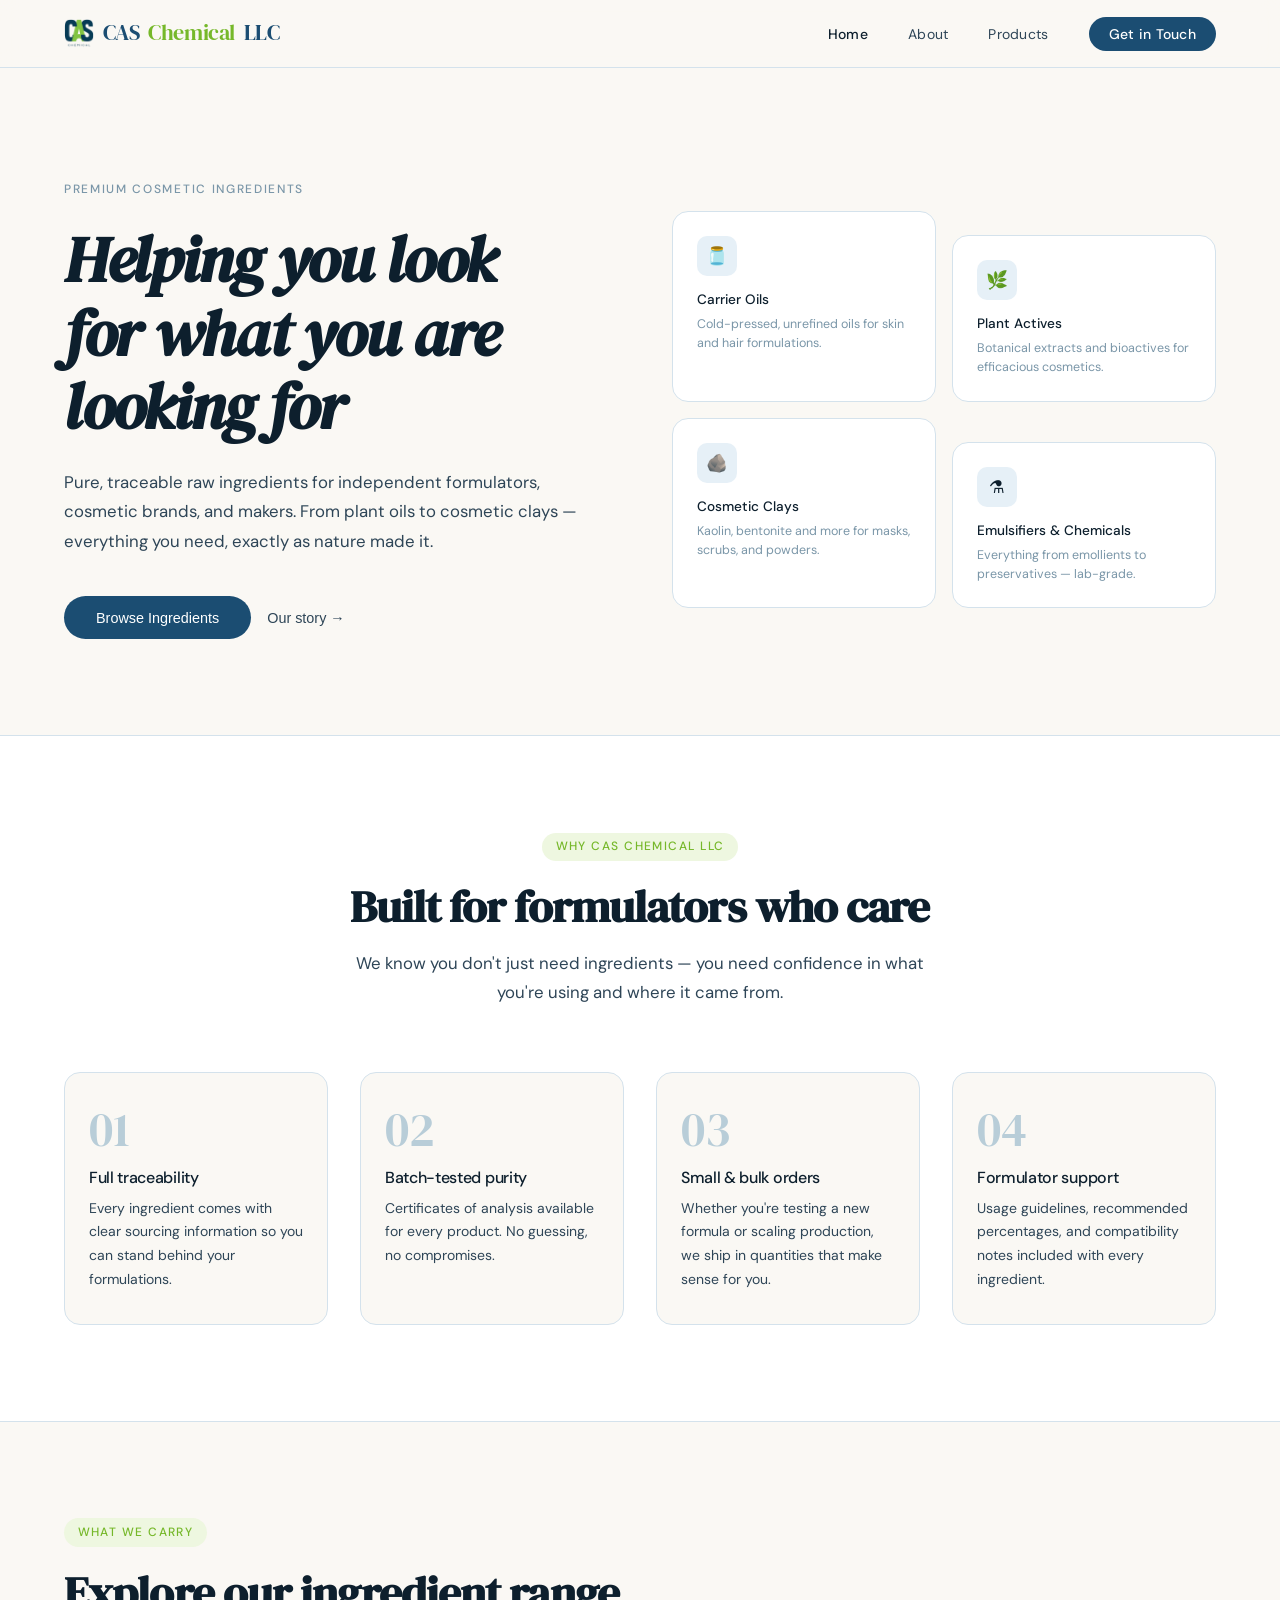
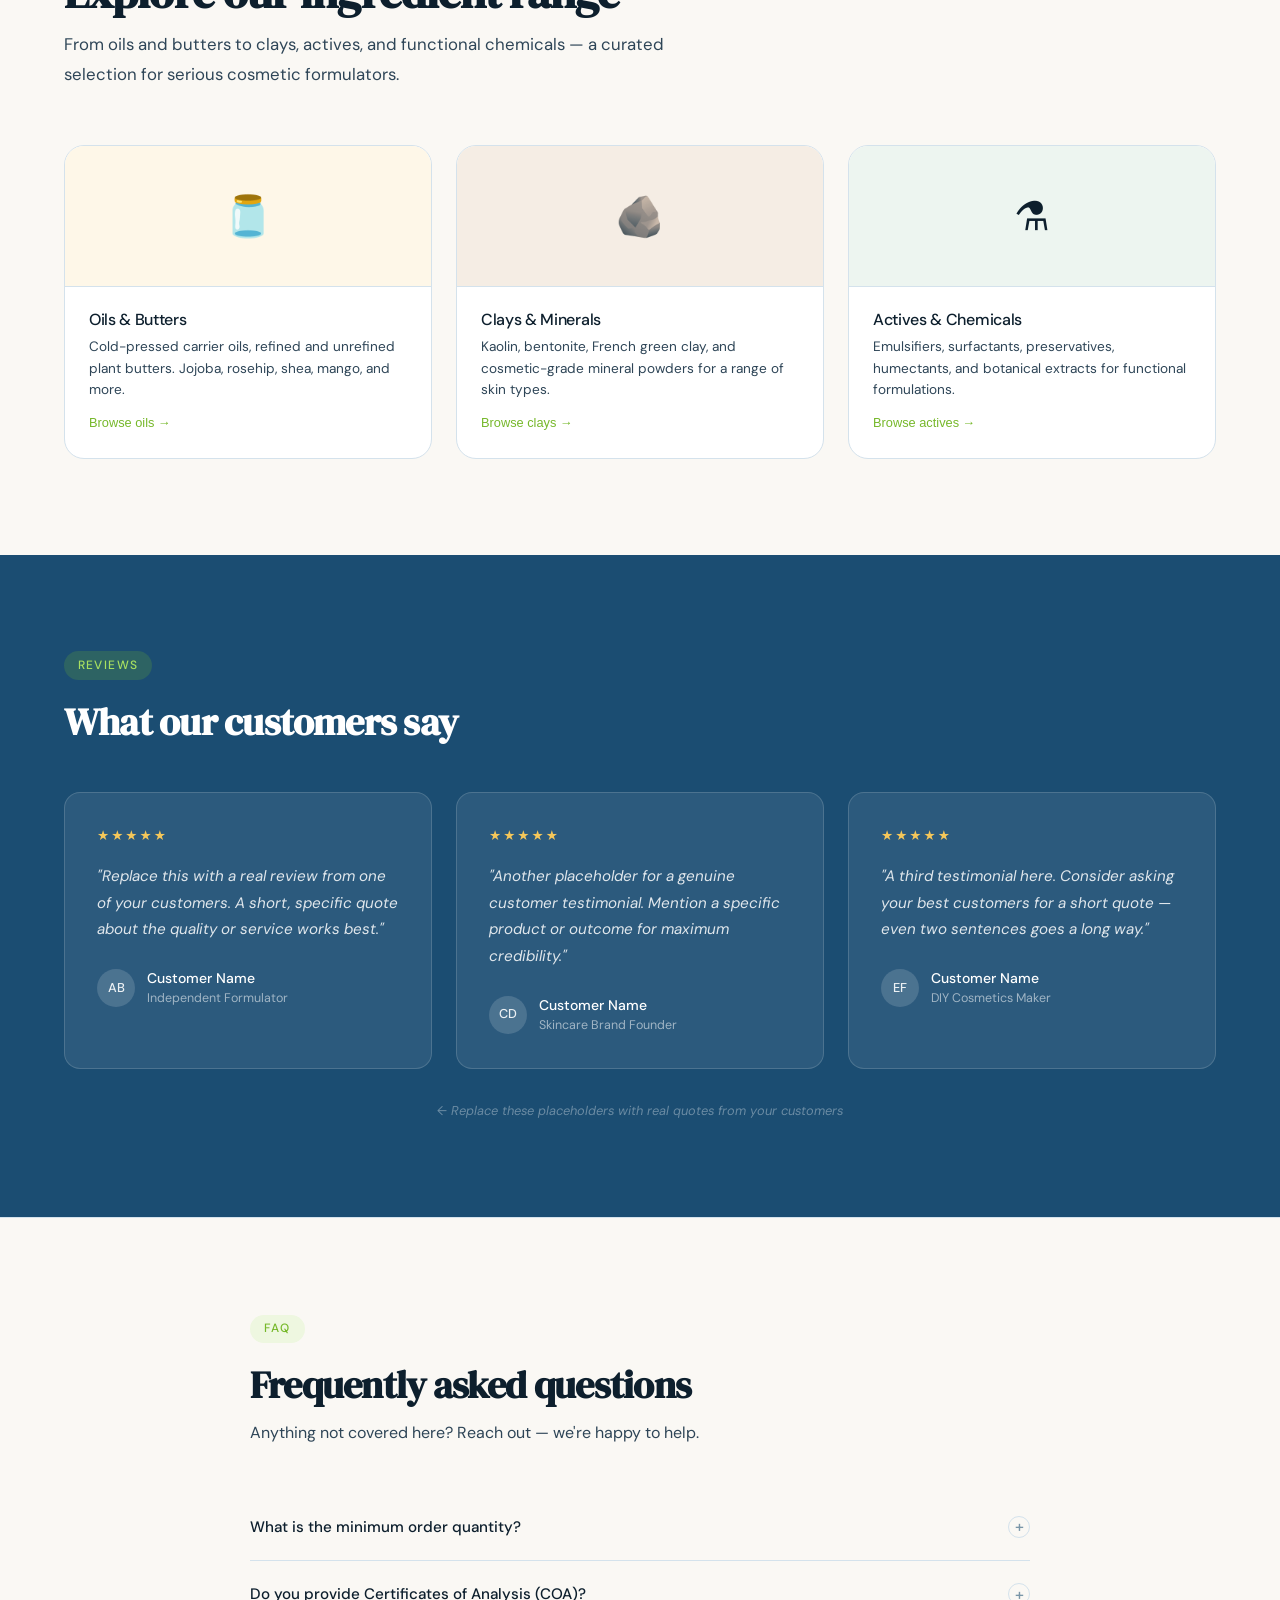
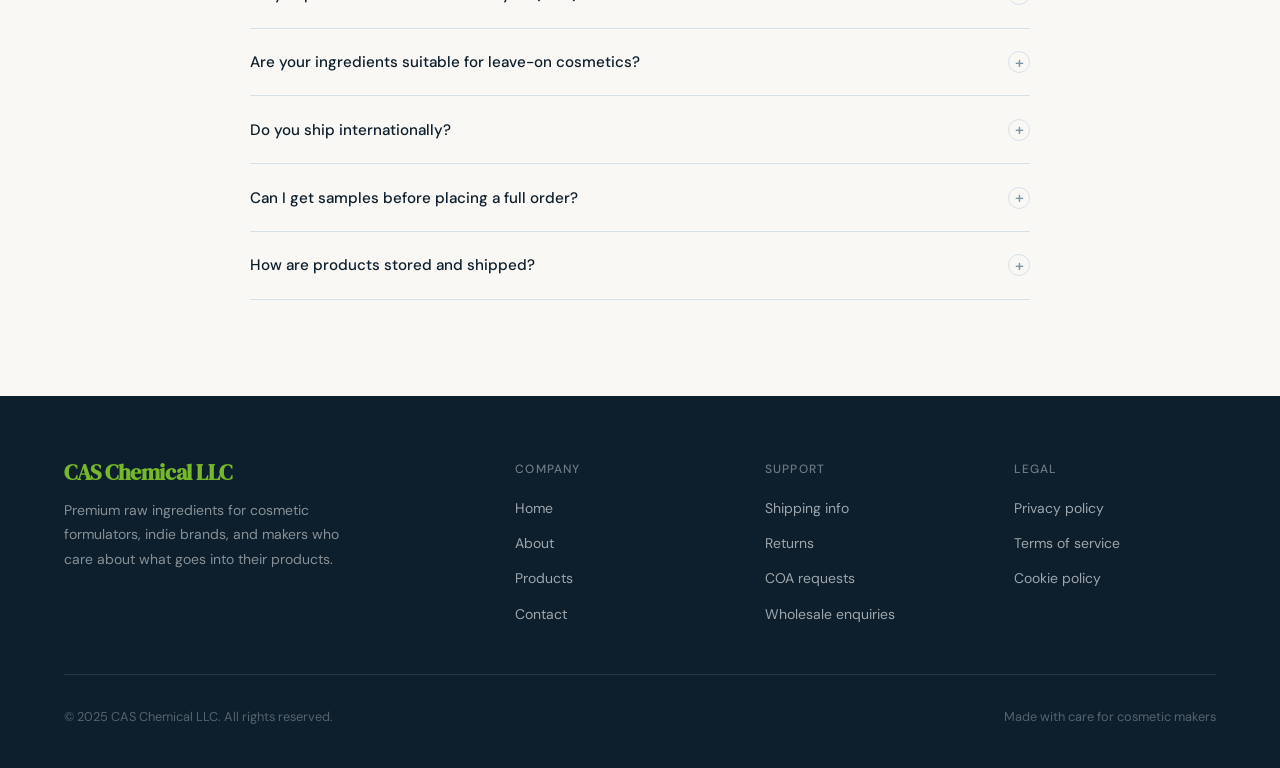
==== commit f9160680: "Split site into separate pages and add product descriptions - Break the single-page site into index," ====
--- a/index.html
+++ b/index.html
@@ -3,2311 +3,273 @@
 <head>
 <meta charset="UTF-8">
 <meta name="viewport" content="width=device-width, initial-scale=1.0">
-<title>Cas Chemical LLC — Cosmetic Raw Ingredients</title>
+<title>CAS Chemical LLC — Cosmetic Raw Ingredients</title>
+<meta name="description" content="Premium cosmetic raw ingredients for formulators, indie brands and makers.">
+<link rel="icon" type="image/png" sizes="32x32" href="images/favicon-32.png">
+<link rel="icon" type="image/png" sizes="192x192" href="images/favicon-192.png">
+<link rel="apple-touch-icon" href="images/apple-touch-icon.png">
 <link rel="preconnect" href="https://fonts.googleapis.com">
 <link rel="preconnect" href="https://fonts.gstatic.com" crossorigin>
 <link href="https://fonts.googleapis.com/css2?family=DM+Serif+Display:ital@0;1&family=DM+Sans:wght@300;400;500&display=swap" rel="stylesheet">
-<style>
-  *, *::before, *::after { box-sizing: border-box; margin: 0; padding: 0; }
-
-  :root {
-    --cream: #FAF8F4;
-    --warm-white: #FFFFFF;
-    --sand: #E8EEF3;
-    --sand-mid: #B8CDD8;
-    --text-dark: #0D1F2D;
-    --text-mid: #2E4557;
-    --text-light: #7A96A8;
-    --accent: #1B4D72;
-    --accent-light: #2E6FA0;
-    --accent-bg: #E6F0F7;
-    --accent-green: #76B82A;
-    --accent-green-bg: #EEF7E0;
-    --border: #D4E2EC;
-    --serif: 'DM Serif Display', Georgia, serif;
-    --sans: 'DM Sans', system-ui, sans-serif;
-  }
-
-  html { scroll-behavior: smooth; }
-
-  body {
-    font-family: var(--sans);
-    background: var(--cream);
-    color: var(--text-dark);
-    line-height: 1.6;
-    font-weight: 400;
-  }
-
-  /* NAV */
-  nav {
-    position: sticky;
-    top: 0;
-    z-index: 100;
-    background: rgba(250, 248, 244, 0.92);
-    backdrop-filter: blur(12px);
-    border-bottom: 1px solid var(--border);
-    padding: 0 4rem;
-    height: 68px;
-    display: flex;
-    align-items: center;
-    justify-content: space-between;
-  }
-
-  .nav-logo {
-    font-family: var(--serif);
-    font-size: 1.35rem;
-    color: var(--accent);
-    text-decoration: none;
-    letter-spacing: -0.02em;
-  }
-
-  .nav-logo span {
-    color: var(--accent-green);
-  }
-
-  .nav-links {
-    display: flex;
-    gap: 2.5rem;
-    list-style: none;
-    align-items: center;
-  }
-
-  .nav-links a {
-    text-decoration: none;
-    font-size: 0.875rem;
-    font-weight: 400;
-    color: var(--text-mid);
-    letter-spacing: 0.02em;
-    transition: color 0.2s;
-  }
-
-  .nav-links a:hover { color: var(--text-dark); }
-
-  .nav-links a.active { color: var(--text-dark); font-weight: 500; }
-
-  .nav-cta {
-    background: var(--accent) !important;
-    color: white !important;
-    padding: 0.5rem 1.25rem;
-    border-radius: 100px;
-    font-size: 0.875rem !important;
-    font-weight: 500 !important;
-    transition: background 0.2s !important;
-  }
-
-  .nav-cta:hover { background: var(--accent-light) !important; }
-
-  /* PAGE SYSTEM */
-  .page { display: none; }
-  .page.active { display: block; }
-
-  /* SECTIONS */
-  section { padding: 6rem 4rem; }
-
-  .section-tag {
-    display: inline-block;
-    font-size: 0.75rem;
-    font-weight: 500;
-    letter-spacing: 0.12em;
-    text-transform: uppercase;
-    color: var(--accent-green);
-    background: var(--accent-green-bg);
-    padding: 0.3rem 0.85rem;
-    border-radius: 100px;
-    margin-bottom: 1.25rem;
-  }
-
-  h1, h2, h3 { font-family: var(--serif); letter-spacing: -0.02em; line-height: 1.15; }
-
-  /* HERO */
-  .hero {
-    padding: 7rem 4rem 6rem;
-    display: grid;
-    grid-template-columns: 1fr 1fr;
-    gap: 4rem;
-    align-items: center;
-    max-width: 1400px;
-    margin: 0 auto;
-  }
-
-  .hero-left {}
-
-  .hero-eyebrow {
-    font-size: 0.75rem;
-    letter-spacing: 0.14em;
-    text-transform: uppercase;
-    color: var(--text-light);
-    margin-bottom: 1.5rem;
-    font-weight: 500;
-  }
-
-  .hero h1 {
-    font-size: clamp(2.8rem, 5vw, 4.2rem);
-    color: var(--text-dark);
-    margin-bottom: 1.5rem;
-    font-style: italic;
-    max-width: 14ch;
-  }
-
-  .hero h1 em {
-    font-style: normal;
-    color: var(--accent-green);
-  }
-
-  .hero-sub {
-    font-size: 1.05rem;
-    color: var(--text-mid);
-    max-width: 44ch;
-    line-height: 1.75;
-    margin-bottom: 2.5rem;
-  }
-
-  .hero-actions {
-    display: flex;
-    gap: 1rem;
-    align-items: center;
-  }
-
-  .btn-primary {
-    background: var(--accent);
-    color: white;
-    padding: 0.85rem 2rem;
-    border-radius: 100px;
-    text-decoration: none;
-    font-size: 0.9rem;
-    font-weight: 500;
-    transition: background 0.2s, transform 0.15s;
-    display: inline-block;
-    cursor: pointer;
-    border: none;
-  }
-
-  .btn-primary:hover { background: var(--accent-light); transform: translateY(-1px); }
-
-  .btn-secondary {
-    color: var(--text-mid);
-    text-decoration: none;
-    font-size: 0.9rem;
-    font-weight: 400;
-    display: inline-flex;
-    align-items: center;
-    gap: 0.4rem;
-    cursor: pointer;
-    background: none;
-    border: none;
-    padding: 0;
-    transition: color 0.2s;
-  }
-
-  .btn-secondary:hover { color: var(--text-dark); }
-
-  .hero-right {
-    display: grid;
-    grid-template-columns: 1fr 1fr;
-    gap: 1rem;
-  }
-
-  .hero-card {
-    background: white;
-    border: 1px solid var(--border);
-    border-radius: 16px;
-    padding: 1.5rem;
-    transition: transform 0.2s;
-  }
-
-  .hero-card:hover { transform: translateY(-3px); }
-
-  .hero-card:nth-child(2) { margin-top: 1.5rem; }
-  .hero-card:nth-child(4) { margin-top: 1.5rem; }
-
-  .hero-card-icon {
-    width: 40px;
-    height: 40px;
-    background: var(--accent-bg);
-    border-radius: 10px;
-    display: flex;
-    align-items: center;
-    justify-content: center;
-    margin-bottom: 0.85rem;
-    font-size: 1.1rem;
-  }
-
-  .hero-card h4 {
-    font-family: var(--sans);
-    font-size: 0.85rem;
-    font-weight: 500;
-    color: var(--text-dark);
-    margin-bottom: 0.25rem;
-  }
-
-  .hero-card p {
-    font-size: 0.78rem;
-    color: var(--text-light);
-    line-height: 1.5;
-  }
-
-  /* BENEFITS */
-  .benefits-section {
-    background: white;
-    border-top: 1px solid var(--border);
-    border-bottom: 1px solid var(--border);
-  }
-
-  .benefits-inner {
-    max-width: 1200px;
-    margin: 0 auto;
-  }
-
-  .benefits-header {
-    text-align: center;
-    max-width: 54ch;
-    margin: 0 auto 4rem;
-  }
-
-  .benefits-header h2 {
-    font-size: clamp(2rem, 3.5vw, 2.8rem);
-    margin-bottom: 1rem;
-  }
-
-  .benefits-header p {
-    color: var(--text-mid);
-    font-size: 1.05rem;
-    line-height: 1.75;
-  }
-
-  .benefits-grid {
-    display: grid;
-    grid-template-columns: repeat(4, 1fr);
-    gap: 2rem;
-  }
-
-  .benefit-card {
-    padding: 2rem 1.5rem;
-    border: 1px solid var(--border);
-    border-radius: 16px;
-    background: var(--cream);
-    transition: border-color 0.2s, transform 0.2s;
-  }
-
-  .benefit-card:hover { border-color: var(--accent-green); transform: translateY(-4px); }
-
-  .benefit-number {
-    font-family: var(--serif);
-    font-size: 3rem;
-    color: var(--sand-mid);
-    line-height: 1;
-    margin-bottom: 1rem;
-  }
-
-  .benefit-card h3 {
-    font-family: var(--sans);
-    font-size: 1rem;
-    font-weight: 500;
-    color: var(--text-dark);
-    margin-bottom: 0.6rem;
-  }
-
-  .benefit-card p {
-    font-size: 0.875rem;
-    color: var(--text-mid);
-    line-height: 1.7;
-  }
-
-  /* CATEGORIES / HOW IT WORKS */
-  .categories-section {
-    max-width: 1200px;
-    margin: 0 auto;
-  }
-
-  .categories-grid {
-    display: grid;
-    grid-template-columns: repeat(3, 1fr);
-    gap: 1.5rem;
-    margin-top: 3.5rem;
-  }
-
-  .category-card {
-    border: 1px solid var(--border);
-    border-radius: 20px;
-    overflow: hidden;
-    background: white;
-    transition: transform 0.2s, box-shadow 0.2s;
-    cursor: pointer;
-  }
-
-  .category-card:hover { transform: translateY(-4px); box-shadow: 0 12px 40px rgba(0,0,0,0.06); }
-
-  .category-visual {
-    height: 140px;
-    display: flex;
-    align-items: center;
-    justify-content: center;
-    font-size: 2.5rem;
-  }
-
-  .category-visual.oils { background: #FEF7E8; }
-  .category-visual.clays { background: #F5EDE4; }
-  .category-visual.actives { background: #EDF5F0; }
-
-  .category-body {
-    padding: 1.5rem;
-    border-top: 1px solid var(--border);
-  }
-
-  .category-body h3 {
-    font-family: var(--sans);
-    font-size: 1rem;
-    font-weight: 500;
-    margin-bottom: 0.4rem;
-  }
-
-  .category-body p {
-    font-size: 0.85rem;
-    color: var(--text-mid);
-    line-height: 1.6;
-  }
-
-  .category-link {
-    display: inline-flex;
-    align-items: center;
-    gap: 0.3rem;
-    font-size: 0.8rem;
-    font-weight: 500;
-    color: var(--accent-green);
-    margin-top: 0.85rem;
-    text-decoration: none;
-    cursor: pointer;
-    background: none;
-    border: none;
-  }
-
-  /* TESTIMONIALS */
-  .testimonials-section {
-    background: var(--accent);
-    color: white;
-    border-top: none;
-    border-bottom: none;
-  }
-
-  .testimonials-inner {
-    max-width: 1200px;
-    margin: 0 auto;
-  }
-
-  .testimonials-inner .section-tag {
-    background: rgba(118,184,42,0.2);
-    color: #a8e060;
-  }
-
-  .testimonials-inner h2 {
-    font-size: clamp(1.8rem, 3vw, 2.5rem);
-    color: white;
-    margin-bottom: 3rem;
-  }
-
-  .testimonials-grid {
-    display: grid;
-    grid-template-columns: repeat(3, 1fr);
-    gap: 1.5rem;
-  }
-
-  .testimonial-card {
-    background: rgba(255,255,255,0.08);
-    border: 1px solid rgba(255,255,255,0.15);
-    border-radius: 16px;
-    padding: 2rem;
-  }
-
-  .stars {
-    color: #F5C75A;
-    font-size: 0.85rem;
-    letter-spacing: 2px;
-    margin-bottom: 1rem;
-  }
-
-  .testimonial-card blockquote {
-    font-size: 0.95rem;
-    line-height: 1.75;
-    color: rgba(255,255,255,0.85);
-    margin-bottom: 1.5rem;
-    font-style: italic;
-  }
-
-  .testimonial-author {
-    display: flex;
-    align-items: center;
-    gap: 0.75rem;
-  }
-
-  .author-avatar {
-    width: 38px;
-    height: 38px;
-    border-radius: 50%;
-    background: rgba(255,255,255,0.15);
-    display: flex;
-    align-items: center;
-    justify-content: center;
-    font-size: 0.8rem;
-    font-weight: 500;
-    color: rgba(255,255,255,0.9);
-    flex-shrink: 0;
-  }
-
-  .author-name {
-    font-size: 0.875rem;
-    font-weight: 500;
-    color: white;
-  }
-
-  .author-title {
-    font-size: 0.78rem;
-    color: rgba(255,255,255,0.55);
-  }
-
-  .testimonials-placeholder-note {
-    text-align: center;
-    margin-top: 2rem;
-    font-size: 0.8rem;
-    color: rgba(255,255,255,0.35);
-    font-style: italic;
-  }
-
-  /* PRICING */
-  .pricing-section {
-    border-top: 1px solid var(--border);
-    background: white;
-  }
-
-  .pricing-inner {
-    max-width: 1100px;
-    margin: 0 auto;
-  }
-
-  .pricing-header {
-    text-align: center;
-    max-width: 50ch;
-    margin: 0 auto 3.5rem;
-  }
-
-  .pricing-header h2 {
-    font-size: clamp(2rem, 3vw, 2.5rem);
-    margin-bottom: 0.85rem;
-  }
-
-  .pricing-header p {
-    color: var(--text-mid);
-    font-size: 1rem;
-  }
-
-  .pricing-grid {
-    display: grid;
-    grid-template-columns: repeat(3, 1fr);
-    gap: 1.5rem;
-    align-items: start;
-  }
-
-  .pricing-card {
-    border: 1px solid var(--border);
-    border-radius: 20px;
-    padding: 2rem;
-    background: var(--cream);
-    position: relative;
-  }
-
-  .pricing-card.featured {
-    border: 2px solid var(--accent);
-    background: white;
-  }
-
-  .pricing-badge {
-    position: absolute;
-    top: -12px;
-    left: 50%;
-    transform: translateX(-50%);
-    background: var(--accent);
-    color: white;
-    font-size: 0.7rem;
-    font-weight: 500;
-    letter-spacing: 0.08em;
-    text-transform: uppercase;
-    padding: 0.3rem 0.85rem;
-    border-radius: 100px;
-    white-space: nowrap;
-  }
-
-  .pricing-tier {
-    font-size: 0.8rem;
-    font-weight: 500;
-    letter-spacing: 0.1em;
-    text-transform: uppercase;
-    color: var(--text-light);
-    margin-bottom: 0.5rem;
-  }
-
-  .pricing-price {
-    font-family: var(--serif);
-    font-size: 2.8rem;
-    color: var(--text-dark);
-    line-height: 1;
-    margin-bottom: 0.25rem;
-  }
-
-  .pricing-price sup {
-    font-size: 1.2rem;
-    vertical-align: top;
-    margin-top: 0.5rem;
-    display: inline-block;
-  }
-
-  .pricing-period {
-    font-size: 0.82rem;
-    color: var(--text-light);
-    margin-bottom: 1.5rem;
-  }
-
-  .pricing-desc {
-    font-size: 0.875rem;
-    color: var(--text-mid);
-    line-height: 1.65;
-    margin-bottom: 1.75rem;
-    padding-bottom: 1.75rem;
-    border-bottom: 1px solid var(--border);
-  }
-
-  .pricing-features {
-    list-style: none;
-    display: flex;
-    flex-direction: column;
-    gap: 0.65rem;
-    margin-bottom: 2rem;
-  }
-
-  .pricing-features li {
-    display: flex;
-    align-items: center;
-    gap: 0.6rem;
-    font-size: 0.875rem;
-    color: var(--text-mid);
-  }
-
-  .pricing-features li::before {
-    content: '';
-    width: 16px;
-    height: 16px;
-    background: var(--accent-bg);
-    border-radius: 50%;
-    flex-shrink: 0;
-    background-image: url("data:image/svg+xml,%3Csvg xmlns='http://www.w3.org/2000/svg' viewBox='0 0 16 16' fill='none'%3E%3Cpath d='M3 8l3.5 3.5L13 5' stroke='%231B4D72' stroke-width='1.5' stroke-linecap='round' stroke-linejoin='round'/%3E%3C/svg%3E");
-    background-size: contain;
-  }
-
-  .btn-outline {
-    display: block;
-    text-align: center;
-    border: 1.5px solid var(--accent);
-    color: var(--accent);
-    padding: 0.75rem;
-    border-radius: 100px;
-    font-size: 0.875rem;
-    font-weight: 500;
-    text-decoration: none;
-    transition: background 0.2s, color 0.2s;
-    cursor: pointer;
-    background: none;
-    width: 100%;
-  }
-
-  .btn-outline:hover { background: var(--accent); color: white; }
-  .pricing-card.featured .btn-outline { background: var(--accent); color: white; }
-  .pricing-card.featured .btn-outline:hover { background: var(--accent-light); }
-
-  /* FAQ */
-  .faq-section {
-    border-top: 1px solid var(--border);
-    background: var(--cream);
-  }
-
-  .faq-inner {
-    max-width: 780px;
-    margin: 0 auto;
-  }
-
-  .faq-inner h2 {
-    font-size: clamp(2rem, 3vw, 2.5rem);
-    margin-bottom: 0.75rem;
-  }
-
-  .faq-subhead {
-    color: var(--text-mid);
-    margin-bottom: 3rem;
-    font-size: 1rem;
-  }
-
-  .faq-item {
-    border-bottom: 1px solid var(--border);
-  }
-
-  .faq-question {
-    width: 100%;
-    background: none;
-    border: none;
-    text-align: left;
-    padding: 1.4rem 0;
-    cursor: pointer;
-    display: flex;
-    justify-content: space-between;
-    align-items: center;
-    font-family: var(--sans);
-    font-size: 0.95rem;
-    font-weight: 500;
-    color: var(--text-dark);
-    gap: 1rem;
-    transition: color 0.2s;
-  }
-
-  .faq-question:hover { color: var(--accent-green); }
-
-  .faq-icon {
-    width: 22px;
-    height: 22px;
-    flex-shrink: 0;
-    border: 1px solid var(--border);
-    border-radius: 50%;
-    display: flex;
-    align-items: center;
-    justify-content: center;
-    font-size: 1rem;
-    color: var(--text-light);
-    transition: transform 0.25s, border-color 0.2s;
-  }
-
-  .faq-item.open .faq-icon { transform: rotate(45deg); border-color: var(--accent-green); color: var(--accent-green); }
-
-  .faq-answer {
-    display: none;
-    padding: 0 0 1.4rem;
-    font-size: 0.9rem;
-    color: var(--text-mid);
-    line-height: 1.8;
-    max-width: 64ch;
-  }
-
-  .faq-item.open .faq-answer { display: block; }
-
-  /* FOOTER */
-  footer {
-    background: var(--text-dark);
-    color: white;
-    padding: 4rem 4rem 2.5rem;
-  }
-
-  .footer-top {
-    display: grid;
-    grid-template-columns: 2fr 1fr 1fr 1fr;
-    gap: 3rem;
-    padding-bottom: 3rem;
-    border-bottom: 1px solid rgba(255,255,255,0.1);
-    margin-bottom: 2rem;
-  }
-
-  .footer-brand h3 {
-    font-family: var(--serif);
-    font-size: 1.4rem;
-    margin-bottom: 0.75rem;
-    color: var(--accent-green);
-  }
-
-  .footer-brand p {
-    font-size: 0.875rem;
-    color: rgba(255,255,255,0.5);
-    line-height: 1.75;
-    max-width: 30ch;
-  }
-
-  .footer-col h4 {
-    font-family: var(--sans);
-    font-size: 0.75rem;
-    font-weight: 500;
-    letter-spacing: 0.1em;
-    text-transform: uppercase;
-    color: rgba(255,255,255,0.4);
-    margin-bottom: 1rem;
-  }
-
-  .footer-col ul { list-style: none; display: flex; flex-direction: column; gap: 0.6rem; }
-
-  .footer-col a {
-    font-size: 0.875rem;
-    color: rgba(255,255,255,0.6);
-    text-decoration: none;
-    transition: color 0.2s;
-    cursor: pointer;
-    background: none;
-    border: none;
-    padding: 0;
-    font-family: var(--sans);
-  }
-
-  .footer-col a:hover { color: white; }
-
-  .footer-bottom {
-    display: flex;
-    justify-content: space-between;
-    align-items: center;
-    font-size: 0.8rem;
-    color: rgba(255,255,255,0.3);
-  }
-
-  /* ABOUT PAGE */
-  .about-hero {
-    padding: 6rem 4rem 4rem;
-    max-width: 1200px;
-    margin: 0 auto;
-    display: grid;
-    grid-template-columns: 1fr 1fr;
-    gap: 5rem;
-    align-items: center;
-  }
-
-  .about-hero h1 {
-    font-size: clamp(2.2rem, 4vw, 3.2rem);
-    margin-bottom: 1.5rem;
-  }
-
-  .about-hero p {
-    font-size: 1.05rem;
-    color: var(--text-mid);
-    line-height: 1.8;
-    margin-bottom: 1.25rem;
-  }
-
-  .about-photo-placeholder {
-    background: var(--sand);
-    border-radius: 24px;
-    aspect-ratio: 4/5;
-    display: flex;
-    flex-direction: column;
-    align-items: center;
-    justify-content: center;
-    gap: 0.75rem;
-    color: var(--text-light);
-    font-size: 0.875rem;
-    border: 1px solid var(--border);
-  }
-
-  .about-photo-placeholder .photo-icon {
-    width: 52px;
-    height: 52px;
-    background: var(--border);
-    border-radius: 50%;
-    display: flex;
-    align-items: center;
-    justify-content: center;
-    font-size: 1.4rem;
-  }
-
-  .about-values {
-    padding: 4rem;
-    background: white;
-    border-top: 1px solid var(--border);
-  }
-
-  .about-values-inner {
-    max-width: 1200px;
-    margin: 0 auto;
-  }
-
-  .about-values h2 {
-    font-size: clamp(1.8rem, 3vw, 2.4rem);
-    margin-bottom: 2.5rem;
-  }
-
-  .values-grid {
-    display: grid;
-    grid-template-columns: repeat(3, 1fr);
-    gap: 2rem;
-  }
-
-  .value-item {
-    padding: 1.75rem;
-    background: var(--cream);
-    border-radius: 16px;
-    border: 1px solid var(--border);
-  }
-
-  .value-item h3 {
-    font-family: var(--sans);
-    font-size: 1rem;
-    font-weight: 500;
-    margin-bottom: 0.5rem;
-  }
-
-  .value-item p {
-    font-size: 0.875rem;
-    color: var(--text-mid);
-    line-height: 1.7;
-  }
-
-  /* PRODUCTS PAGE */
-  .products-header {
-    padding: 4rem 4rem 2rem;
-    max-width: 1200px;
-    margin: 0 auto;
-  }
-
-  .products-header h1 {
-    font-size: clamp(2rem, 4vw, 3rem);
-    margin-bottom: 0.75rem;
-  }
-
-  .products-header p {
-    font-size: 1rem;
-    color: var(--text-mid);
-  }
-
-  .products-filters {
-    padding: 0 4rem 2.5rem;
-    max-width: 1200px;
-    margin: 0 auto;
-    display: flex;
-    gap: 0.6rem;
-    flex-wrap: wrap;
-  }
-
-  .filter-btn {
-    padding: 0.45rem 1.1rem;
-    border-radius: 100px;
-    border: 1px solid var(--border);
-    background: white;
-    font-size: 0.82rem;
-    font-weight: 400;
-    color: var(--text-mid);
-    cursor: pointer;
-    font-family: var(--sans);
-    transition: all 0.2s;
-  }
-
-  .filter-btn:hover, .filter-btn.active {
-    border-color: var(--accent-green);
-    background: var(--accent-green-bg);
-    color: var(--accent);
-  }
-
-  .products-grid-section {
-    padding: 0 4rem 5rem;
-  }
-
-  .ingredients-list {
-    max-width: 1200px;
-    margin: 0 auto;
-  }
-
-  .ingredient-category {
-    margin-bottom: 1.5rem;
-  }
-
-  .ingredient-cat-heading {
-    font-family: var(--sans);
-    font-size: 1.05rem;
-    font-weight: 500;
-    color: var(--text-dark);
-    margin-bottom: 0.75rem;
-    padding-bottom: 0.4rem;
-    border-bottom: 1px solid var(--border);
-  }
-
-  .ingredient-cards {
-    display: grid;
-    grid-template-columns: repeat(auto-fill, minmax(148px, 1fr));
-    gap: 0.9rem;
-  }
-
-  .ingredient-card {
-    position: relative;
-    background: white;
-    border: 1px solid var(--border);
-    border-radius: 14px;
-    padding: 1.15rem 0.9rem 1.3rem;
-    text-align: center;
-    cursor: pointer;
-    overflow: hidden;
-    transition: transform 0.2s, box-shadow 0.2s, border-color 0.2s;
-  }
-
-  .ingredient-card:hover {
-    transform: translateY(-4px);
-    box-shadow: 0 12px 28px rgba(0,0,0,0.08);
-    border-color: var(--accent-green);
-  }
-
-  .ingredient-icon {
-    display: block;
-    font-size: 1.6rem;
-    margin-bottom: 0.55rem;
-    transition: transform 0.25s;
-  }
-
-  .ingredient-card:hover .ingredient-icon { transform: scale(1.18) rotate(-6deg); }
-
-  .ingredient-name {
-    font-size: 0.8rem;
-    color: var(--text-mid);
-    line-height: 1.35;
-    transition: color 0.2s;
-  }
-
-  .ingredient-card:hover .ingredient-name { color: var(--text-dark); }
-
-  .ingredient-card-cta {
-    position: absolute;
-    left: 0; right: 0; bottom: 0;
-    background: var(--accent-green-bg);
-    color: var(--accent);
-    font-size: 0.66rem;
-    font-weight: 500;
-    letter-spacing: 0.02em;
-    padding: 0.4rem 0;
-    transform: translateY(100%);
-    transition: transform 0.2s;
-  }
-
-  .ingredient-card:hover .ingredient-card-cta { transform: translateY(0); }
-
-  .catalogue-cta {
-    text-align: center;
-    max-width: 620px;
-    margin: 1rem auto 0;
-    padding: 2.5rem;
-    background: white;
-    border: 1px solid var(--border);
-    border-radius: 20px;
-  }
-
-  .catalogue-cta h3 {
-    font-family: var(--serif);
-    font-size: 1.5rem;
-    margin-bottom: 0.5rem;
-  }
-
-  .catalogue-cta p {
-    color: var(--text-mid);
-    margin-bottom: 1.5rem;
-  }
-
-  /* INGREDIENT DETAIL PAGE */
-  .ingredient-detail-wrap {
-    max-width: 900px;
-    margin: 0 auto;
-    padding: 5rem 4rem 6rem;
-  }
-
-  .ingredient-back {
-    background: none;
-    border: none;
-    color: var(--text-mid);
-    font-size: 0.85rem;
-    font-family: var(--sans);
-    cursor: pointer;
-    padding: 0;
-    margin-bottom: 2rem;
-    display: inline-flex;
-    align-items: center;
-    gap: 0.4rem;
-    transition: color 0.2s;
-  }
-
-  .ingredient-back:hover { color: var(--text-dark); }
-
-  .ingredient-detail-name {
-    font-size: clamp(2rem, 3.5vw, 2.8rem);
-    margin: 0.75rem 0 2rem;
-  }
-
-  .ingredient-detail-grid {
-    display: grid;
-    grid-template-columns: 2fr 1fr;
-    gap: 3rem;
-    align-items: start;
-  }
-
-  .ingredient-detail-main h3 {
-    font-family: var(--sans);
-    font-size: 0.95rem;
-    font-weight: 500;
-    color: var(--text-dark);
-    margin-bottom: 0.6rem;
-  }
-
-  .ingredient-detail-main h3:not(:first-child) { margin-top: 2rem; }
-
-  .ingredient-placeholder-text {
-    color: var(--text-light);
-    font-style: italic;
-    font-size: 0.95rem;
-    line-height: 1.8;
-  }
-
-  .ingredient-placeholder-hint {
-    font-size: 0.75rem;
-    color: var(--sand-mid);
-    margin-top: 0.4rem;
-  }
-
-  .ingredient-detail-side {
-    background: white;
-    border: 1px solid var(--border);
-    border-radius: 20px;
-    padding: 2rem;
-    text-align: center;
-    height: fit-content;
-  }
-
-  .ingredient-detail-icon {
-    font-size: 2.8rem;
-    margin-bottom: 1.25rem;
-  }
-
-  .ingredient-detail-side p {
-    font-size: 0.82rem;
-    color: var(--text-mid);
-    line-height: 1.6;
-    margin-bottom: 1.25rem;
-  }
-
-  /* Utility */
-  .max-w { max-width: 1200px; margin: 0 auto; }
-
-  @media (max-width: 1024px) {
-    nav { padding: 0 2rem; }
-    section { padding: 5rem 2rem; }
-    .hero { padding: 5rem 2rem 4rem; grid-template-columns: 1fr; }
-    .hero-right { display: none; }
-    .benefits-grid { grid-template-columns: repeat(2, 1fr); }
-    .categories-grid { grid-template-columns: 1fr 1fr; }
-    .pricing-grid { grid-template-columns: 1fr; max-width: 400px; margin: 0 auto; }
-    .testimonials-grid { grid-template-columns: 1fr; }
-    .footer-top { grid-template-columns: 1fr 1fr; }
-    .about-hero { grid-template-columns: 1fr; }
-    .about-values { padding: 3rem 2rem; }
-    .values-grid { grid-template-columns: 1fr 1fr; }
-    .products-header, .products-filters, .products-grid-section { padding-left: 2rem; padding-right: 2rem; }
-    .ingredient-detail-wrap { padding: 4rem 2rem 5rem; }
-    .ingredient-detail-grid { grid-template-columns: 1fr; }
-  }
-
-  @media (max-width: 640px) {
-    nav { flex-wrap: wrap; height: auto; padding: 0.85rem 1.25rem; row-gap: 0.6rem; }
-    .nav-logo { font-size: 1.15rem; }
-    .nav-links { width: 100%; justify-content: center; gap: 1rem; flex-wrap: wrap; }
-    .nav-links a { font-size: 0.8rem; }
-    .nav-cta { padding: 0.45rem 1rem; }
-    section { padding: 3.5rem 1.25rem; }
-    .hero { padding: 3rem 1.25rem 2.5rem; }
-    .hero h1 { font-size: clamp(2.1rem, 9vw, 2.6rem); }
-    .hero-actions { flex-wrap: wrap; }
-    .benefits-grid { grid-template-columns: 1fr; }
-    .categories-grid { grid-template-columns: 1fr; }
-    .footer-top { grid-template-columns: 1fr; gap: 2rem; }
-    .about-hero { padding: 3.5rem 1.25rem 2.5rem; }
-    .about-values { padding: 2.5rem 1.25rem; }
-    .values-grid { grid-template-columns: 1fr; }
-    .products-header, .products-filters, .products-grid-section { padding-left: 1.25rem; padding-right: 1.25rem; }
-    .products-filters { gap: 0.4rem; }
-    .filter-btn { font-size: 0.76rem; padding: 0.4rem 0.85rem; }
-    .ingredient-cards { grid-template-columns: repeat(auto-fill, minmax(105px, 1fr)); gap: 0.6rem; }
-    .ingredient-card { padding: 0.9rem 0.6rem 1.1rem; }
-    .ingredient-icon { font-size: 1.3rem; }
-    .ingredient-name { font-size: 0.74rem; }
-    .catalogue-cta { padding: 1.75rem 1.25rem; }
-    .ingredient-detail-wrap { padding: 3rem 1.25rem 4rem; }
-  }
-</style>
+<link rel="stylesheet" href="css/common.css">
+<link rel="stylesheet" href="css/home.css">
 </head>
 <body>
 
 <nav>
-  <a class="nav-logo" href="#" onclick="showPage('home')">Cas<span> Chemical</span> LLC</a>
+  <a class="nav-logo" href="index.html"><img src="images/logo.png" alt="">CAS<span> Chemical</span> LLC</a>
   <ul class="nav-links">
-    <li><a href="#" onclick="showPage('home')" id="nav-home" class="active">Home</a></li>
-    <li><a href="#" onclick="showPage('about')" id="nav-about">About</a></li>
-    <li><a href="#" onclick="showPage('products')" id="nav-products">Products</a></li>
-    <li><a href="#" class="nav-cta" onclick="showPage('contact')">Get in Touch</a></li>
+    <li><a href="index.html" class="active" aria-current="page">Home</a></li>
+    <li><a href="about.html">About</a></li>
+    <li><a href="products.html">Products</a></li>
+    <li><a href="contact.html" class="nav-cta">Get in Touch</a></li>
   </ul>
 </nav>
 
-<!-- HOME PAGE -->
-<div class="page active" id="page-home">
-
-  <!-- HERO -->
-  <div class="hero">
-    <div class="hero-left">
-      <p class="hero-eyebrow">Premium Cosmetic Ingredients</p>
-      <h1>Helping you look for what you are looking for</h1>
-      <p class="hero-sub">Pure, traceable raw ingredients for independent formulators, cosmetic brands, and makers. From plant oils to cosmetic clays — everything you need, exactly as nature made it.</p>
-      <div class="hero-actions">
-        <button class="btn-primary" onclick="showPage('products')">Browse Ingredients</button>
-        <button class="btn-secondary" onclick="showPage('about')">Our story →</button>
-      </div>
-    </div>
-    <div class="hero-right">
-      <div class="hero-card">
-        <div class="hero-card-icon">🫙</div>
-        <h4>Carrier Oils</h4>
-        <p>Cold-pressed, unrefined oils for skin and hair formulations.</p>
-      </div>
-      <div class="hero-card">
-        <div class="hero-card-icon">🌿</div>
-        <h4>Plant Actives</h4>
-        <p>Botanical extracts and bioactives for efficacious cosmetics.</p>
-      </div>
-      <div class="hero-card">
-        <div class="hero-card-icon">🪨</div>
-        <h4>Cosmetic Clays</h4>
-        <p>Kaolin, bentonite and more for masks, scrubs, and powders.</p>
-      </div>
-      <div class="hero-card">
-        <div class="hero-card-icon">⚗️</div>
-        <h4>Emulsifiers & Chemicals</h4>
-        <p>Everything from emollients to preservatives — lab-grade.</p>
-      </div>
-    </div>
-  </div>
-
-  <!-- BENEFITS -->
-  <section class="benefits-section">
-    <div class="benefits-inner">
-      <div class="benefits-header">
-        <span class="section-tag">Why Cas Chemical LLC</span>
-        <h2>Built for formulators who care</h2>
-        <p>We know you don't just need ingredients — you need confidence in what you're using and where it came from.</p>
-      </div>
-      <div class="benefits-grid">
-        <div class="benefit-card">
-          <div class="benefit-number">01</div>
-          <h3>Full traceability</h3>
-          <p>Every ingredient comes with clear sourcing information so you can stand behind your formulations.</p>
-        </div>
-        <div class="benefit-card">
-          <div class="benefit-number">02</div>
-          <h3>Batch-tested purity</h3>
-          <p>Certificates of analysis available for every product. No guessing, no compromises.</p>
-        </div>
-        <div class="benefit-card">
-          <div class="benefit-number">03</div>
-          <h3>Small & bulk orders</h3>
-          <p>Whether you're testing a new formula or scaling production, we ship in quantities that make sense for you.</p>
-        </div>
-        <div class="benefit-card">
-          <div class="benefit-number">04</div>
-          <h3>Formulator support</h3>
-          <p>Usage guidelines, recommended percentages, and compatibility notes included with every ingredient.</p>
-        </div>
-      </div>
-    </div>
-  </section>
-
-  <!-- CATEGORIES -->
-  <section>
-    <div class="categories-section">
-      <span class="section-tag">What we carry</span>
-      <h2 style="font-size: clamp(2rem, 3.5vw, 2.8rem); margin-bottom: 0.75rem;">Explore our ingredient range</h2>
-      <p style="color: var(--text-mid); font-size: 1.05rem; max-width: 52ch; line-height: 1.75;">From oils and butters to clays, actives, and functional chemicals — a curated selection for serious cosmetic formulators.</p>
-      <div class="categories-grid">
-        <div class="category-card" onclick="showPage('products')">
-          <div class="category-visual oils">🫙</div>
-          <div class="category-body">
-            <h3>Oils & Butters</h3>
-            <p>Cold-pressed carrier oils, refined and unrefined plant butters. Jojoba, rosehip, shea, mango, and more.</p>
-            <button class="category-link">Browse oils →</button>
+<main>
+
+<!-- HERO -->
+<div class="hero">
+  <div class="hero-left">
+    <p class="hero-eyebrow">Premium Cosmetic Ingredients</p>
+    <h1>Helping you look for what you are looking for</h1>
+    <p class="hero-sub">Pure, traceable raw ingredients for independent formulators, cosmetic brands, and makers. From plant oils to cosmetic clays — everything you need, exactly as nature made it.</p>
+    <div class="hero-actions">
+      <button class="btn-primary" onclick="location.href='products.html'">Browse Ingredients</button>
+      <button class="btn-secondary" onclick="location.href='about.html'">Our story →</button>
+    </div>
+  </div>
+  <div class="hero-right">
+    <div class="hero-card">
+      <div class="hero-card-icon">🫙</div>
+      <h4>Carrier Oils</h4>
+      <p>Cold-pressed, unrefined oils for skin and hair formulations.</p>
+    </div>
+    <div class="hero-card">
+      <div class="hero-card-icon">🌿</div>
+      <h4>Plant Actives</h4>
+      <p>Botanical extracts and bioactives for efficacious cosmetics.</p>
+    </div>
+    <div class="hero-card">
+      <div class="hero-card-icon">🪨</div>
+      <h4>Cosmetic Clays</h4>
+      <p>Kaolin, bentonite and more for masks, scrubs, and powders.</p>
+    </div>
+    <div class="hero-card">
+      <div class="hero-card-icon">⚗️</div>
+      <h4>Emulsifiers & Chemicals</h4>
+      <p>Everything from emollients to preservatives — lab-grade.</p>
+    </div>
+  </div>
+</div>
+
+<!-- BENEFITS -->
+<section class="benefits-section">
+  <div class="benefits-inner">
+    <div class="benefits-header">
+      <span class="section-tag">Why CAS Chemical LLC</span>
+      <h2>Built for formulators who care</h2>
+      <p>We know you don't just need ingredients — you need confidence in what you're using and where it came from.</p>
+    </div>
+    <div class="benefits-grid">
+      <div class="benefit-card">
+        <div class="benefit-number">01</div>
+        <h3>Full traceability</h3>
+        <p>Every ingredient comes with clear sourcing information so you can stand behind your formulations.</p>
+      </div>
+      <div class="benefit-card">
+        <div class="benefit-number">02</div>
+        <h3>Batch-tested purity</h3>
+        <p>Certificates of analysis available for every product. No guessing, no compromises.</p>
+      </div>
+      <div class="benefit-card">
+        <div class="benefit-number">03</div>
+        <h3>Small & bulk orders</h3>
+        <p>Whether you're testing a new formula or scaling production, we ship in quantities that make sense for you.</p>
+      </div>
+      <div class="benefit-card">
+        <div class="benefit-number">04</div>
+        <h3>Formulator support</h3>
+        <p>Usage guidelines, recommended percentages, and compatibility notes included with every ingredient.</p>
+      </div>
+    </div>
+  </div>
+</section>
+
+<!-- CATEGORIES -->
+<section>
+  <div class="categories-section">
+    <span class="section-tag">What we carry</span>
+    <h2 style="font-size: clamp(2rem, 3.5vw, 2.8rem); margin-bottom: 0.75rem;">Explore our ingredient range</h2>
+    <p style="color: var(--text-mid); font-size: 1.05rem; max-width: 52ch; line-height: 1.75;">From oils and butters to clays, actives, and functional chemicals — a curated selection for serious cosmetic formulators.</p>
+    <div class="categories-grid">
+      <a class="category-card" href="products.html?cat=oils">
+        <div class="category-visual oils">🫙</div>
+        <div class="category-body">
+          <h3>Oils & Butters</h3>
+          <p>Cold-pressed carrier oils, refined and unrefined plant butters. Jojoba, rosehip, shea, mango, and more.</p>
+          <button class="category-link">Browse oils →</button>
+        </div>
+      </a>
+      <a class="category-card" href="products.html?cat=clays">
+        <div class="category-visual clays">🪨</div>
+        <div class="category-body">
+          <h3>Clays & Minerals</h3>
+          <p>Kaolin, bentonite, French green clay, and cosmetic-grade mineral powders for a range of skin types.</p>
+          <button class="category-link">Browse clays →</button>
+        </div>
+      </a>
+      <a class="category-card" href="products.html?cat=acids-actives">
+        <div class="category-visual actives">⚗️</div>
+        <div class="category-body">
+          <h3>Actives & Chemicals</h3>
+          <p>Emulsifiers, surfactants, preservatives, humectants, and botanical extracts for functional formulations.</p>
+          <button class="category-link">Browse actives →</button>
+        </div>
+      </a>
+    </div>
+  </div>
+</section>
+
+<!-- TESTIMONIALS -->
+<section class="testimonials-section">
+  <div class="testimonials-inner">
+    <span class="section-tag">Reviews</span>
+    <h2>What our customers say</h2>
+    <div class="testimonials-grid">
+      <div class="testimonial-card">
+        <div class="stars">★★★★★</div>
+        <blockquote>"Replace this with a real review from one of your customers. A short, specific quote about the quality or service works best."</blockquote>
+        <div class="testimonial-author">
+          <div class="author-avatar">AB</div>
+          <div>
+            <div class="author-name">Customer Name</div>
+            <div class="author-title">Independent Formulator</div>
           </div>
         </div>
-        <div class="category-card" onclick="showPage('products')">
-          <div class="category-visual clays">🪨</div>
-          <div class="category-body">
-            <h3>Clays & Minerals</h3>
-            <p>Kaolin, bentonite, French green clay, and cosmetic-grade mineral powders for a range of skin types.</p>
-            <button class="category-link">Browse clays →</button>
+      </div>
+      <div class="testimonial-card">
+        <div class="stars">★★★★★</div>
+        <blockquote>"Another placeholder for a genuine customer testimonial. Mention a specific product or outcome for maximum credibility."</blockquote>
+        <div class="testimonial-author">
+          <div class="author-avatar">CD</div>
+          <div>
+            <div class="author-name">Customer Name</div>
+            <div class="author-title">Skincare Brand Founder</div>
           </div>
         </div>
-        <div class="category-card" onclick="showPage('products')">
-          <div class="category-visual actives">⚗️</div>
-          <div class="category-body">
-            <h3>Actives & Chemicals</h3>
-            <p>Emulsifiers, surfactants, preservatives, humectants, and botanical extracts for functional formulations.</p>
-            <button class="category-link">Browse actives →</button>
+      </div>
+      <div class="testimonial-card">
+        <div class="stars">★★★★★</div>
+        <blockquote>"A third testimonial here. Consider asking your best customers for a short quote — even two sentences goes a long way."</blockquote>
+        <div class="testimonial-author">
+          <div class="author-avatar">EF</div>
+          <div>
+            <div class="author-name">Customer Name</div>
+            <div class="author-title">DIY Cosmetics Maker</div>
           </div>
         </div>
       </div>
     </div>
-  </section>
-
-  <!-- TESTIMONIALS -->
-  <section class="testimonials-section">
-    <div class="testimonials-inner">
-      <span class="section-tag">Reviews</span>
-      <h2>What our customers say</h2>
-      <div class="testimonials-grid">
-        <div class="testimonial-card">
-          <div class="stars">★★★★★</div>
-          <blockquote>"Replace this with a real review from one of your customers. A short, specific quote about the quality or service works best."</blockquote>
-          <div class="testimonial-author">
-            <div class="author-avatar">AB</div>
-            <div>
-              <div class="author-name">Customer Name</div>
-              <div class="author-title">Independent Formulator</div>
-            </div>
-          </div>
-        </div>
-        <div class="testimonial-card">
-          <div class="stars">★★★★★</div>
-          <blockquote>"Another placeholder for a genuine customer testimonial. Mention a specific product or outcome for maximum credibility."</blockquote>
-          <div class="testimonial-author">
-            <div class="author-avatar">CD</div>
-            <div>
-              <div class="author-name">Customer Name</div>
-              <div class="author-title">Skincare Brand Founder</div>
-            </div>
-          </div>
-        </div>
-        <div class="testimonial-card">
-          <div class="stars">★★★★★</div>
-          <blockquote>"A third testimonial here. Consider asking your best customers for a short quote — even two sentences goes a long way."</blockquote>
-          <div class="testimonial-author">
-            <div class="author-avatar">EF</div>
-            <div>
-              <div class="author-name">Customer Name</div>
-              <div class="author-title">DIY Cosmetics Maker</div>
-            </div>
-          </div>
-        </div>
-      </div>
-      <p class="testimonials-placeholder-note">← Replace these placeholders with real quotes from your customers</p>
-    </div>
-  </section>
-
-  <!-- FAQ -->
-  <section class="faq-section">
-    <div class="faq-inner">
-      <span class="section-tag">FAQ</span>
-      <h2>Frequently asked questions</h2>
-      <p class="faq-subhead">Anything not covered here? Reach out — we're happy to help.</p>
-
-      <div class="faq-item">
-        <button class="faq-question" onclick="toggleFAQ(this)">
-          What is the minimum order quantity?
-          <span class="faq-icon">+</span>
-        </button>
-        <div class="faq-answer">Most of our ingredients are available from as little as 50g or 100ml, making it easy to test formulations before committing to larger quantities. Some specialty ingredients have a higher minimum — this is noted on each product page.</div>
-      </div>
-      <div class="faq-item">
-        <button class="faq-question" onclick="toggleFAQ(this)">
-          Do you provide Certificates of Analysis (COA)?
-          <span class="faq-icon">+</span>
-        </button>
-        <div class="faq-answer">Yes. COAs are available for every ingredient we stock. Starter customers can request them, while Pro and Wholesale accounts receive them automatically with each order. We believe full transparency about ingredient quality is non-negotiable.</div>
-      </div>
-      <div class="faq-item">
-        <button class="faq-question" onclick="toggleFAQ(this)">
-          Are your ingredients suitable for leave-on cosmetics?
-          <span class="faq-icon">+</span>
-        </button>
-        <div class="faq-answer">Many of them are, yes — but suitability depends on the specific ingredient, its grade, and your formulation. Each product page includes usage guidance, typical application types, and recommended inclusion rates to help you formulate confidently.</div>
-      </div>
-      <div class="faq-item">
-        <button class="faq-question" onclick="toggleFAQ(this)">
-          Do you ship internationally?
-          <span class="faq-icon">+</span>
-        </button>
-        <div class="faq-answer">We currently ship to [your regions here]. Some chemicals and actives are restricted in certain countries due to local cosmetic regulations. If you're unsure whether an ingredient can be shipped to your location, contact us before ordering.</div>
-      </div>
-      <div class="faq-item">
-        <button class="faq-question" onclick="toggleFAQ(this)">
-          Can I get samples before placing a full order?
-          <span class="faq-icon">+</span>
-        </button>
-        <div class="faq-answer">Our small-quantity starting sizes are designed to work as sampling orders. For specific sample requests on larger-format products or wholesale enquiries, get in touch and we'll do our best to accommodate.</div>
-      </div>
-      <div class="faq-item">
-        <button class="faq-question" onclick="toggleFAQ(this)">
-          How are products stored and shipped?
-          <span class="faq-icon">+</span>
-        </button>
-        <div class="faq-answer">All ingredients are stored in climate-appropriate conditions and shipped in sealed, food-safe or lab-grade packaging. Temperature-sensitive ingredients are flagged and packed with appropriate insulation during warmer months.</div>
-      </div>
-    </div>
-  </section>
-
-  <!-- FOOTER -->
-  <footer>
-    <div class="footer-top">
-      <div class="footer-brand">
-        <h3>Cas Chemical LLC</h3>
-        <p>Premium raw ingredients for cosmetic formulators, indie brands, and makers who care about what goes into their products.</p>
-      </div>
-      <div class="footer-col">
-        <h4>Company</h4>
-        <ul>
-          <li><a onclick="showPage('home')">Home</a></li>
-          <li><a onclick="showPage('about')">About</a></li>
-          <li><a onclick="showPage('products')">Products</a></li>
-          <li><a onclick="showPage('contact')">Contact</a></li>
-        </ul>
-      </div>
-      <div class="footer-col">
-        <h4>Support</h4>
-        <ul>
-          <li><a>Shipping info</a></li>
-          <li><a>Returns</a></li>
-          <li><a>COA requests</a></li>
-          <li><a onclick="showPage('contact')">Wholesale enquiries</a></li>
-        </ul>
-      </div>
-      <div class="footer-col">
-        <h4>Legal</h4>
-        <ul>
-          <li><a>Privacy policy</a></li>
-          <li><a>Terms of service</a></li>
-          <li><a>Cookie policy</a></li>
-        </ul>
-      </div>
-    </div>
-    <div class="footer-bottom">
-      <span>© 2025 Cas Chemical LLC. All rights reserved.</span>
-      <span>Made with care for cosmetic makers</span>
-    </div>
-  </footer>
-</div>
-
-<!-- ABOUT PAGE -->
-<div class="page" id="page-about">
-  <div class="about-hero">
-    <div>
-      <span class="section-tag">About Us</span>
-      <h1>20 years in the industry, all of it in your corner</h1>
-      <p>Cas Chemical LLC was built on a simple belief: that sourcing raw cosmetic ingredients should feel like working with a trusted partner — not navigating a faceless catalogue. With over two decades of hands-on experience in the cosmetic supply industry, we've seen every challenge a formulator, brand, or buyer can face. And we built CAS Chemical to solve them.</p>
-      <p>We don't just sell ingredients. We make ourselves an extension of your buying team — understanding your timelines, your formulation needs, and your business goals so we can help you move faster, smarter, and with greater confidence at every step.</p>
-      <p style="margin-bottom: 0;">Your success is our success. That's not a tagline — it's how we've operated for over 20 years, and it's the standard we hold ourselves to every single day.</p>
-    </div>
-    <div class="about-photo-placeholder">
-      <div class="photo-icon">📸</div>
-      <span>Your photo here</span>
-    </div>
-  </div>
-
-  <div class="about-values">
-    <div class="about-values-inner">
-      <span class="section-tag">What we stand for</span>
-      <h2>Our values</h2>
-      <div class="values-grid">
-        <div class="value-item">
-          <h3>Your team, not just your supplier</h3>
-          <p>We position ourselves as an extension of your buying team. That means proactive communication, deep product knowledge, and always having your interests front and center — not just fulfilling orders.</p>
-        </div>
-        <div class="value-item">
-          <h3>Experience you can rely on</h3>
-          <p>Over 20 years in cosmetic ingredients means we've seen market shifts, supply disruptions, and formulation challenges up close. That experience is something we bring to every conversation with every customer.</p>
-        </div>
-        <div class="value-item">
-          <h3>Customer success above all</h3>
-          <p>Helping our customers is the number one priority — full stop. Whether you need a single ingredient or a long-term supply partner, we show up with the same level of care, urgency, and commitment every time.</p>
-        </div>
-      </div>
-    </div>
-  </div>
-
-  <footer>
-    <div class="footer-top">
-      <div class="footer-brand">
-        <h3>Cas Chemical LLC</h3>
-        <p>Premium raw ingredients for cosmetic formulators, indie brands, and makers who care about what goes into their products.</p>
-      </div>
-      <div class="footer-col">
-        <h4>Company</h4>
-        <ul>
-          <li><a onclick="showPage('home')">Home</a></li>
-          <li><a onclick="showPage('about')">About</a></li>
-          <li><a onclick="showPage('products')">Products</a></li>
-          <li><a onclick="showPage('contact')">Contact</a></li>
-        </ul>
-      </div>
-      <div class="footer-col">
-        <h4>Support</h4>
-        <ul>
-          <li><a>Shipping info</a></li>
-          <li><a>Returns</a></li>
-          <li><a onclick="showPage('contact')">COA requests</a></li>
-          <li><a onclick="showPage('contact')">Wholesale enquiries</a></li>
-        </ul>
-      </div>
-      <div class="footer-col">
-        <h4>Legal</h4>
-        <ul>
-          <li><a>Privacy policy</a></li>
-          <li><a>Terms of service</a></li>
-        </ul>
-      </div>
-    </div>
-    <div class="footer-bottom">
-      <span>© 2025 Cas Chemical LLC. All rights reserved.</span>
-    </div>
-  </footer>
-</div>
-
-<!-- PRODUCTS PAGE -->
-<div class="page" id="page-products">
-  <div class="products-header">
-    <span class="section-tag">Full Catalogue</span>
-    <h1>Our ingredients</h1>
-    <p>Cosmetic-grade raw materials, sourced carefully and shipped fast.</p>
-  </div>
-
-  <div class="products-filters">
-    <button class="filter-btn active" onclick="filterCategory(this, 'all')">All ingredients</button>
-    <button class="filter-btn" onclick="filterCategory(this, 'acids-actives')">Acids & Actives</button>
-    <button class="filter-btn" onclick="filterCategory(this, 'antiseptics')">Antiseptics</button>
-    <button class="filter-btn" onclick="filterCategory(this, 'butters-waxes')">Butters & Waxes</button>
-    <button class="filter-btn" onclick="filterCategory(this, 'clays')">Clays</button>
-    <button class="filter-btn" onclick="filterCategory(this, 'emollients')">Emollients & Humectants</button>
-    <button class="filter-btn" onclick="filterCategory(this, 'excipients')">Excipients & Tablet Aids</button>
-    <button class="filter-btn" onclick="filterCategory(this, 'fatty-acids')">Fatty Acids</button>
-    <button class="filter-btn" onclick="filterCategory(this, 'mcts')">MCT's</button>
-    <button class="filter-btn" onclick="filterCategory(this, 'nutritional')">Nutritional</button>
-    <button class="filter-btn" onclick="filterCategory(this, 'oils')">Oils</button>
-    <button class="filter-btn" onclick="filterCategory(this, 'peptides')">Peptides</button>
-    <button class="filter-btn" onclick="filterCategory(this, 'preservatives')">Preservatives</button>
-    <button class="filter-btn" onclick="filterCategory(this, 'proteins')">Proteins</button>
-    <button class="filter-btn" onclick="filterCategory(this, 'salts-sugars')">Salts & Sugars</button>
-    <button class="filter-btn" onclick="filterCategory(this, 'sunscreen')">Sunscreen</button>
-    <button class="filter-btn" onclick="filterCategory(this, 'surfactants')">Surfactants & Emulsifiers</button>
-    <button class="filter-btn" onclick="filterCategory(this, 'vitamins')">Vitamins</button>
-  </div>
-
-  <div class="products-grid-section">
-    <div class="ingredients-list" id="ingredients-list">
-
-      <section class="ingredient-category" data-cat="acids-actives">
-        <h2 class="ingredient-cat-heading">Acids & Actives</h2>
-        <div class="ingredient-cards">
-          <div class="ingredient-card" onclick="showIngredient('Alpha Lipoic Acid', 'acids-actives')"><span class="ingredient-icon">🧪</span><div class="ingredient-name">Alpha Lipoic Acid</div><div class="ingredient-card-cta">Request pricing →</div></div>
-          <div class="ingredient-card" onclick="showIngredient('Apple Cider Vinegar', 'acids-actives')"><span class="ingredient-icon">🧪</span><div class="ingredient-name">Apple Cider Vinegar</div><div class="ingredient-card-cta">Request pricing →</div></div>
-          <div class="ingredient-card" onclick="showIngredient('Arbutin', 'acids-actives')"><span class="ingredient-icon">🧪</span><div class="ingredient-name">Arbutin</div><div class="ingredient-card-cta">Request pricing →</div></div>
-          <div class="ingredient-card" onclick="showIngredient('Ascorbic Acid', 'acids-actives')"><span class="ingredient-icon">🧪</span><div class="ingredient-name">Ascorbic Acid</div><div class="ingredient-card-cta">Request pricing →</div></div>
-          <div class="ingredient-card" onclick="showIngredient('Ascorbyl Glucoside', 'acids-actives')"><span class="ingredient-icon">🧪</span><div class="ingredient-name">Ascorbyl Glucoside</div><div class="ingredient-card-cta">Request pricing →</div></div>
-          <div class="ingredient-card" onclick="showIngredient('Azelaic Acid', 'acids-actives')"><span class="ingredient-icon">🧪</span><div class="ingredient-name">Azelaic Acid</div><div class="ingredient-card-cta">Request pricing →</div></div>
-          <div class="ingredient-card" onclick="showIngredient('Behenic Acid', 'acids-actives')"><span class="ingredient-icon">🧪</span><div class="ingredient-name">Behenic Acid</div><div class="ingredient-card-cta">Request pricing →</div></div>
-          <div class="ingredient-card" onclick="showIngredient('Benzoic Acid', 'acids-actives')"><span class="ingredient-icon">🧪</span><div class="ingredient-name">Benzoic Acid</div><div class="ingredient-card-cta">Request pricing →</div></div>
-          <div class="ingredient-card" onclick="showIngredient('Calamine', 'acids-actives')"><span class="ingredient-icon">🧪</span><div class="ingredient-name">Calamine</div><div class="ingredient-card-cta">Request pricing →</div></div>
-          <div class="ingredient-card" onclick="showIngredient('Citric Acid', 'acids-actives')"><span class="ingredient-icon">🧪</span><div class="ingredient-name">Citric Acid</div><div class="ingredient-card-cta">Request pricing →</div></div>
-          <div class="ingredient-card" onclick="showIngredient('Colloidal Oatmeal', 'acids-actives')"><span class="ingredient-icon">🧪</span><div class="ingredient-name">Colloidal Oatmeal</div><div class="ingredient-card-cta">Request pricing →</div></div>
-          <div class="ingredient-card" onclick="showIngredient('Fumaric Acid', 'acids-actives')"><span class="ingredient-icon">🧪</span><div class="ingredient-name">Fumaric Acid</div><div class="ingredient-card-cta">Request pricing →</div></div>
-          <div class="ingredient-card" onclick="showIngredient('Hyaluronic Acid', 'acids-actives')"><span class="ingredient-icon">🧪</span><div class="ingredient-name">Hyaluronic Acid</div><div class="ingredient-card-cta">Request pricing →</div></div>
-          <div class="ingredient-card" onclick="showIngredient('Kojic Acid', 'acids-actives')"><span class="ingredient-icon">🧪</span><div class="ingredient-name">Kojic Acid</div><div class="ingredient-card-cta">Request pricing →</div></div>
-          <div class="ingredient-card" onclick="showIngredient('Lactic Acid', 'acids-actives')"><span class="ingredient-icon">🧪</span><div class="ingredient-name">Lactic Acid</div><div class="ingredient-card-cta">Request pricing →</div></div>
-          <div class="ingredient-card" onclick="showIngredient('Malic Acid', 'acids-actives')"><span class="ingredient-icon">🧪</span><div class="ingredient-name">Malic Acid</div><div class="ingredient-card-cta">Request pricing →</div></div>
-          <div class="ingredient-card" onclick="showIngredient('Mandelic Acid', 'acids-actives')"><span class="ingredient-icon">🧪</span><div class="ingredient-name">Mandelic Acid</div><div class="ingredient-card-cta">Request pricing →</div></div>
-          <div class="ingredient-card" onclick="showIngredient('Methyl Salicylate', 'acids-actives')"><span class="ingredient-icon">🧪</span><div class="ingredient-name">Methyl Salicylate</div><div class="ingredient-card-cta">Request pricing →</div></div>
-          <div class="ingredient-card" onclick="showIngredient('Oleic Acid', 'acids-actives')"><span class="ingredient-icon">🧪</span><div class="ingredient-name">Oleic Acid</div><div class="ingredient-card-cta">Request pricing →</div></div>
-          <div class="ingredient-card" onclick="showIngredient('Phosphoric Acid', 'acids-actives')"><span class="ingredient-icon">🧪</span><div class="ingredient-name">Phosphoric Acid</div><div class="ingredient-card-cta">Request pricing →</div></div>
-          <div class="ingredient-card" onclick="showIngredient('Pramoxine Hydrochloride', 'acids-actives')"><span class="ingredient-icon">🧪</span><div class="ingredient-name">Pramoxine Hydrochloride</div><div class="ingredient-card-cta">Request pricing →</div></div>
-          <div class="ingredient-card" onclick="showIngredient('Salicylic Acid', 'acids-actives')"><span class="ingredient-icon">🧪</span><div class="ingredient-name">Salicylic Acid</div><div class="ingredient-card-cta">Request pricing →</div></div>
-          <div class="ingredient-card" onclick="showIngredient('Tartaric Acid', 'acids-actives')"><span class="ingredient-icon">🧪</span><div class="ingredient-name">Tartaric Acid</div><div class="ingredient-card-cta">Request pricing →</div></div>
-          <div class="ingredient-card" onclick="showIngredient('Urea USP', 'acids-actives')"><span class="ingredient-icon">🧪</span><div class="ingredient-name">Urea USP</div><div class="ingredient-card-cta">Request pricing →</div></div>
-        </div>
-      </section>
-
-      <section class="ingredient-category" data-cat="antiseptics">
-        <h2 class="ingredient-cat-heading">Antiseptics</h2>
-        <div class="ingredient-cards">
-          <div class="ingredient-card" onclick="showIngredient('Benzalkonium Chloride 50% Solution', 'antiseptics')"><span class="ingredient-icon">🧴</span><div class="ingredient-name">Benzalkonium Chloride 50% Solution</div><div class="ingredient-card-cta">Request pricing →</div></div>
-          <div class="ingredient-card" onclick="showIngredient('Benzethonium Chloride', 'antiseptics')"><span class="ingredient-icon">🧴</span><div class="ingredient-name">Benzethonium Chloride</div><div class="ingredient-card-cta">Request pricing →</div></div>
-          <div class="ingredient-card" onclick="showIngredient('Cetrimide Powder', 'antiseptics')"><span class="ingredient-icon">🧴</span><div class="ingredient-name">Cetrimide Powder</div><div class="ingredient-card-cta">Request pricing →</div></div>
-          <div class="ingredient-card" onclick="showIngredient('Strong Cetrimide 40% Solution', 'antiseptics')"><span class="ingredient-icon">🧴</span><div class="ingredient-name">Strong Cetrimide 40% Solution</div><div class="ingredient-card-cta">Request pricing →</div></div>
-          <div class="ingredient-card" onclick="showIngredient('Cetylpyridinium Chloride', 'antiseptics')"><span class="ingredient-icon">🧴</span><div class="ingredient-name">Cetylpyridinium Chloride</div><div class="ingredient-card-cta">Request pricing →</div></div>
-          <div class="ingredient-card" onclick="showIngredient('Chlorhexidine Base', 'antiseptics')"><span class="ingredient-icon">🧴</span><div class="ingredient-name">Chlorhexidine Base</div><div class="ingredient-card-cta">Request pricing →</div></div>
-          <div class="ingredient-card" onclick="showIngredient('Mecetronium Ethosulfate', 'antiseptics')"><span class="ingredient-icon">🧴</span><div class="ingredient-name">Mecetronium Ethosulfate</div><div class="ingredient-card-cta">Request pricing →</div></div>
-          <div class="ingredient-card" onclick="showIngredient('Octenidine Hydrochloride', 'antiseptics')"><span class="ingredient-icon">🧴</span><div class="ingredient-name">Octenidine Hydrochloride</div><div class="ingredient-card-cta">Request pricing →</div></div>
-        </div>
-      </section>
-
-      <section class="ingredient-category" data-cat="butters-waxes">
-        <h2 class="ingredient-cat-heading">Butters & Waxes</h2>
-        <div class="ingredient-cards">
-          <div class="ingredient-card" onclick="showIngredient('Acai Butter', 'butters-waxes')"><span class="ingredient-icon">🧈</span><div class="ingredient-name">Acai Butter</div><div class="ingredient-card-cta">Request pricing →</div></div>
-          <div class="ingredient-card" onclick="showIngredient('Almond Butter', 'butters-waxes')"><span class="ingredient-icon">🧈</span><div class="ingredient-name">Almond Butter</div><div class="ingredient-card-cta">Request pricing →</div></div>
-          <div class="ingredient-card" onclick="showIngredient('Aloe Vera Butter', 'butters-waxes')"><span class="ingredient-icon">🧈</span><div class="ingredient-name">Aloe Vera Butter</div><div class="ingredient-card-cta">Request pricing →</div></div>
-          <div class="ingredient-card" onclick="showIngredient('Apricot Butter', 'butters-waxes')"><span class="ingredient-icon">🧈</span><div class="ingredient-name">Apricot Butter</div><div class="ingredient-card-cta">Request pricing →</div></div>
-          <div class="ingredient-card" onclick="showIngredient('Argan Butter', 'butters-waxes')"><span class="ingredient-icon">🧈</span><div class="ingredient-name">Argan Butter</div><div class="ingredient-card-cta">Request pricing →</div></div>
-          <div class="ingredient-card" onclick="showIngredient('Avocado Butter', 'butters-waxes')"><span class="ingredient-icon">🧈</span><div class="ingredient-name">Avocado Butter</div><div class="ingredient-card-cta">Request pricing →</div></div>
-          <div class="ingredient-card" onclick="showIngredient('Babassu Butter', 'butters-waxes')"><span class="ingredient-icon">🧈</span><div class="ingredient-name">Babassu Butter</div><div class="ingredient-card-cta">Request pricing →</div></div>
-          <div class="ingredient-card" onclick="showIngredient('Baobab Butter', 'butters-waxes')"><span class="ingredient-icon">🧈</span><div class="ingredient-name">Baobab Butter</div><div class="ingredient-card-cta">Request pricing →</div></div>
-          <div class="ingredient-card" onclick="showIngredient('Blueberry Butter', 'butters-waxes')"><span class="ingredient-icon">🧈</span><div class="ingredient-name">Blueberry Butter</div><div class="ingredient-card-cta">Request pricing →</div></div>
-          <div class="ingredient-card" onclick="showIngredient('Brazil Nut Butter', 'butters-waxes')"><span class="ingredient-icon">🧈</span><div class="ingredient-name">Brazil Nut Butter</div><div class="ingredient-card-cta">Request pricing →</div></div>
-          <div class="ingredient-card" onclick="showIngredient('Cocoa Butter', 'butters-waxes')"><span class="ingredient-icon">🧈</span><div class="ingredient-name">Cocoa Butter</div><div class="ingredient-card-cta">Request pricing →</div></div>
-          <div class="ingredient-card" onclick="showIngredient('Cupuacu Butter', 'butters-waxes')"><span class="ingredient-icon">🧈</span><div class="ingredient-name">Cupuacu Butter</div><div class="ingredient-card-cta">Request pricing →</div></div>
-          <div class="ingredient-card" onclick="showIngredient('Grape Seed Butter', 'butters-waxes')"><span class="ingredient-icon">🧈</span><div class="ingredient-name">Grape Seed Butter</div><div class="ingredient-card-cta">Request pricing →</div></div>
-          <div class="ingredient-card" onclick="showIngredient('Hemp Seed Butter', 'butters-waxes')"><span class="ingredient-icon">🧈</span><div class="ingredient-name">Hemp Seed Butter</div><div class="ingredient-card-cta">Request pricing →</div></div>
-          <div class="ingredient-card" onclick="showIngredient('Illipe Butter', 'butters-waxes')"><span class="ingredient-icon">🧈</span><div class="ingredient-name">Illipe Butter</div><div class="ingredient-card-cta">Request pricing →</div></div>
-          <div class="ingredient-card" onclick="showIngredient('Jojoba Butter', 'butters-waxes')"><span class="ingredient-icon">🧈</span><div class="ingredient-name">Jojoba Butter</div><div class="ingredient-card-cta">Request pricing →</div></div>
-          <div class="ingredient-card" onclick="showIngredient('Kokum Butter', 'butters-waxes')"><span class="ingredient-icon">🧈</span><div class="ingredient-name">Kokum Butter</div><div class="ingredient-card-cta">Request pricing →</div></div>
-          <div class="ingredient-card" onclick="showIngredient('Lavender Butter', 'butters-waxes')"><span class="ingredient-icon">🧈</span><div class="ingredient-name">Lavender Butter</div><div class="ingredient-card-cta">Request pricing →</div></div>
-          <div class="ingredient-card" onclick="showIngredient('Mango Butter', 'butters-waxes')"><span class="ingredient-icon">🧈</span><div class="ingredient-name">Mango Butter</div><div class="ingredient-card-cta">Request pricing →</div></div>
-          <div class="ingredient-card" onclick="showIngredient('Marula Butter', 'butters-waxes')"><span class="ingredient-icon">🧈</span><div class="ingredient-name">Marula Butter</div><div class="ingredient-card-cta">Request pricing →</div></div>
-          <div class="ingredient-card" onclick="showIngredient('Monoi Butter', 'butters-waxes')"><span class="ingredient-icon">🧈</span><div class="ingredient-name">Monoi Butter</div><div class="ingredient-card-cta">Request pricing →</div></div>
-          <div class="ingredient-card" onclick="showIngredient('Moringa Butter', 'butters-waxes')"><span class="ingredient-icon">🧈</span><div class="ingredient-name">Moringa Butter</div><div class="ingredient-card-cta">Request pricing →</div></div>
-          <div class="ingredient-card" onclick="showIngredient('Neem Butter', 'butters-waxes')"><span class="ingredient-icon">🧈</span><div class="ingredient-name">Neem Butter</div><div class="ingredient-card-cta">Request pricing →</div></div>
-          <div class="ingredient-card" onclick="showIngredient('Oat Butter', 'butters-waxes')"><span class="ingredient-icon">🧈</span><div class="ingredient-name">Oat Butter</div><div class="ingredient-card-cta">Request pricing →</div></div>
-          <div class="ingredient-card" onclick="showIngredient('Olive Butter', 'butters-waxes')"><span class="ingredient-icon">🧈</span><div class="ingredient-name">Olive Butter</div><div class="ingredient-card-cta">Request pricing →</div></div>
-          <div class="ingredient-card" onclick="showIngredient('Sal Butter', 'butters-waxes')"><span class="ingredient-icon">🧈</span><div class="ingredient-name">Sal Butter</div><div class="ingredient-card-cta">Request pricing →</div></div>
-          <div class="ingredient-card" onclick="showIngredient('Shea Butter', 'butters-waxes')"><span class="ingredient-icon">🧈</span><div class="ingredient-name">Shea Butter</div><div class="ingredient-card-cta">Request pricing →</div></div>
-          <div class="ingredient-card" onclick="showIngredient('Beeswax', 'butters-waxes')"><span class="ingredient-icon">🧈</span><div class="ingredient-name">Beeswax</div><div class="ingredient-card-cta">Request pricing →</div></div>
-          <div class="ingredient-card" onclick="showIngredient('Lanolin Wax', 'butters-waxes')"><span class="ingredient-icon">🧈</span><div class="ingredient-name">Lanolin Wax</div><div class="ingredient-card-cta">Request pricing →</div></div>
-        </div>
-      </section>
-
-      <section class="ingredient-category" data-cat="clays">
-        <h2 class="ingredient-cat-heading">Clays</h2>
-        <div class="ingredient-cards">
-          <div class="ingredient-card" onclick="showIngredient('Bentonite', 'clays')"><span class="ingredient-icon">🪨</span><div class="ingredient-name">Bentonite</div><div class="ingredient-card-cta">Request pricing →</div></div>
-          <div class="ingredient-card" onclick="showIngredient('Diatomaceous Earth', 'clays')"><span class="ingredient-icon">🪨</span><div class="ingredient-name">Diatomaceous Earth</div><div class="ingredient-card-cta">Request pricing →</div></div>
-          <div class="ingredient-card" onclick="showIngredient('French Black', 'clays')"><span class="ingredient-icon">🪨</span><div class="ingredient-name">French Black</div><div class="ingredient-card-cta">Request pricing →</div></div>
-          <div class="ingredient-card" onclick="showIngredient('French Green', 'clays')"><span class="ingredient-icon">🪨</span><div class="ingredient-name">French Green</div><div class="ingredient-card-cta">Request pricing →</div></div>
-          <div class="ingredient-card" onclick="showIngredient('Glacial', 'clays')"><span class="ingredient-icon">🪨</span><div class="ingredient-name">Glacial</div><div class="ingredient-card-cta">Request pricing →</div></div>
-          <div class="ingredient-card" onclick="showIngredient('Green Illite', 'clays')"><span class="ingredient-icon">🪨</span><div class="ingredient-name">Green Illite</div><div class="ingredient-card-cta">Request pricing →</div></div>
-          <div class="ingredient-card" onclick="showIngredient('Kaolin Coral', 'clays')"><span class="ingredient-icon">🪨</span><div class="ingredient-name">Kaolin Coral</div><div class="ingredient-card-cta">Request pricing →</div></div>
-          <div class="ingredient-card" onclick="showIngredient('Kaolin White', 'clays')"><span class="ingredient-icon">🪨</span><div class="ingredient-name">Kaolin White</div><div class="ingredient-card-cta">Request pricing →</div></div>
-          <div class="ingredient-card" onclick="showIngredient('Multani Mitti', 'clays')"><span class="ingredient-icon">🪨</span><div class="ingredient-name">Multani Mitti</div><div class="ingredient-card-cta">Request pricing →</div></div>
-          <div class="ingredient-card" onclick="showIngredient('Red Illite', 'clays')"><span class="ingredient-icon">🪨</span><div class="ingredient-name">Red Illite</div><div class="ingredient-card-cta">Request pricing →</div></div>
-          <div class="ingredient-card" onclick="showIngredient('Rhassoul', 'clays')"><span class="ingredient-icon">🪨</span><div class="ingredient-name">Rhassoul</div><div class="ingredient-card-cta">Request pricing →</div></div>
-          <div class="ingredient-card" onclick="showIngredient('Sea', 'clays')"><span class="ingredient-icon">🪨</span><div class="ingredient-name">Sea</div><div class="ingredient-card-cta">Request pricing →</div></div>
-          <div class="ingredient-card" onclick="showIngredient('Yellow Illite', 'clays')"><span class="ingredient-icon">🪨</span><div class="ingredient-name">Yellow Illite</div><div class="ingredient-card-cta">Request pricing →</div></div>
-        </div>
-      </section>
-
-      <section class="ingredient-category" data-cat="emollients">
-        <h2 class="ingredient-cat-heading">Emollients & Humectants</h2>
-        <div class="ingredient-cards">
-          <div class="ingredient-card" onclick="showIngredient('CO-Q10', 'emollients')"><span class="ingredient-icon">💧</span><div class="ingredient-name">CO-Q10</div><div class="ingredient-card-cta">Request pricing →</div></div>
-          <div class="ingredient-card" onclick="showIngredient('DL-Panthenol', 'emollients')"><span class="ingredient-icon">💧</span><div class="ingredient-name">DL-Panthenol</div><div class="ingredient-card-cta">Request pricing →</div></div>
-          <div class="ingredient-card" onclick="showIngredient('Isopropyl Myristate', 'emollients')"><span class="ingredient-icon">💧</span><div class="ingredient-name">Isopropyl Myristate</div><div class="ingredient-card-cta">Request pricing →</div></div>
-          <div class="ingredient-card" onclick="showIngredient('Isopropyl Palmitate', 'emollients')"><span class="ingredient-icon">💧</span><div class="ingredient-name">Isopropyl Palmitate</div><div class="ingredient-card-cta">Request pricing →</div></div>
-          <div class="ingredient-card" onclick="showIngredient('Myristyl Myristate', 'emollients')"><span class="ingredient-icon">💧</span><div class="ingredient-name">Myristyl Myristate</div><div class="ingredient-card-cta">Request pricing →</div></div>
-        </div>
-      </section>
-
-      <section class="ingredient-category" data-cat="excipients">
-        <h2 class="ingredient-cat-heading">Excipients & Tablet Aids</h2>
-        <div class="ingredient-cards">
-          <div class="ingredient-card" onclick="showIngredient('Dicalcium Phosphate Di-Pac', 'excipients')"><span class="ingredient-icon">💊</span><div class="ingredient-name">Dicalcium Phosphate Di-Pac</div><div class="ingredient-card-cta">Request pricing →</div></div>
-          <div class="ingredient-card" onclick="showIngredient('Lactose (Anhydrous / Monohydrate / DT)', 'excipients')"><span class="ingredient-icon">💊</span><div class="ingredient-name">Lactose (Anhydrous / Monohydrate / DT)</div><div class="ingredient-card-cta">Request pricing →</div></div>
-          <div class="ingredient-card" onclick="showIngredient('Magnesium Stearate', 'excipients')"><span class="ingredient-icon">💊</span><div class="ingredient-name">Magnesium Stearate</div><div class="ingredient-card-cta">Request pricing →</div></div>
-          <div class="ingredient-card" onclick="showIngredient('Mannitol', 'excipients')"><span class="ingredient-icon">💊</span><div class="ingredient-name">Mannitol</div><div class="ingredient-card-cta">Request pricing →</div></div>
-          <div class="ingredient-card" onclick="showIngredient('Microcrystalline Cellulose', 'excipients')"><span class="ingredient-icon">💊</span><div class="ingredient-name">Microcrystalline Cellulose</div><div class="ingredient-card-cta">Request pricing →</div></div>
-          <div class="ingredient-card" onclick="showIngredient('Myristyl Stearate', 'excipients')"><span class="ingredient-icon">💊</span><div class="ingredient-name">Myristyl Stearate</div><div class="ingredient-card-cta">Request pricing →</div></div>
-          <div class="ingredient-card" onclick="showIngredient('Rose', 'excipients')"><span class="ingredient-icon">💊</span><div class="ingredient-name">Rose</div><div class="ingredient-card-cta">Request pricing →</div></div>
-          <div class="ingredient-card" onclick="showIngredient('Sorbitol', 'excipients')"><span class="ingredient-icon">💊</span><div class="ingredient-name">Sorbitol</div><div class="ingredient-card-cta">Request pricing →</div></div>
-          <div class="ingredient-card" onclick="showIngredient('Stearates', 'excipients')"><span class="ingredient-icon">💊</span><div class="ingredient-name">Stearates</div><div class="ingredient-card-cta">Request pricing →</div></div>
-          <div class="ingredient-card" onclick="showIngredient('Stearic Acid', 'excipients')"><span class="ingredient-icon">💊</span><div class="ingredient-name">Stearic Acid</div><div class="ingredient-card-cta">Request pricing →</div></div>
-          <div class="ingredient-card" onclick="showIngredient('Sugar', 'excipients')"><span class="ingredient-icon">💊</span><div class="ingredient-name">Sugar</div><div class="ingredient-card-cta">Request pricing →</div></div>
-          <div class="ingredient-card" onclick="showIngredient('Trimethylolpropane', 'excipients')"><span class="ingredient-icon">💊</span><div class="ingredient-name">Trimethylolpropane</div><div class="ingredient-card-cta">Request pricing →</div></div>
-        </div>
-      </section>
-
-      <section class="ingredient-category" data-cat="fatty-acids">
-        <h2 class="ingredient-cat-heading">Fatty Acids</h2>
-        <div class="ingredient-cards">
-          <div class="ingredient-card" onclick="showIngredient('Cholesterol', 'fatty-acids')"><span class="ingredient-icon">🫧</span><div class="ingredient-name">Cholesterol</div><div class="ingredient-card-cta">Request pricing →</div></div>
-          <div class="ingredient-card" onclick="showIngredient('DHA', 'fatty-acids')"><span class="ingredient-icon">🫧</span><div class="ingredient-name">DHA</div><div class="ingredient-card-cta">Request pricing →</div></div>
-          <div class="ingredient-card" onclick="showIngredient('Ethyl Oleate', 'fatty-acids')"><span class="ingredient-icon">🫧</span><div class="ingredient-name">Ethyl Oleate</div><div class="ingredient-card-cta">Request pricing →</div></div>
-          <div class="ingredient-card" onclick="showIngredient('GLA', 'fatty-acids')"><span class="ingredient-icon">🫧</span><div class="ingredient-name">GLA</div><div class="ingredient-card-cta">Request pricing →</div></div>
-        </div>
-      </section>
-
-      <section class="ingredient-category" data-cat="mcts">
-        <h2 class="ingredient-cat-heading">MCT's</h2>
-        <div class="ingredient-cards">
-          <div class="ingredient-card" onclick="showIngredient('Caprylic/Capric Triglyceride (60/40)', 'mcts')"><span class="ingredient-icon">🥥</span><div class="ingredient-name">Caprylic/Capric Triglyceride (60/40)</div><div class="ingredient-card-cta">Request pricing →</div></div>
-          <div class="ingredient-card" onclick="showIngredient('Caprylic/Capric Triglyceride (70/30)', 'mcts')"><span class="ingredient-icon">🥥</span><div class="ingredient-name">Caprylic/Capric Triglyceride (70/30)</div><div class="ingredient-card-cta">Request pricing →</div></div>
-          <div class="ingredient-card" onclick="showIngredient('Caprylic/Capric/Lauric Triglyceride', 'mcts')"><span class="ingredient-icon">🥥</span><div class="ingredient-name">Caprylic/Capric/Lauric Triglyceride</div><div class="ingredient-card-cta">Request pricing →</div></div>
-        </div>
-      </section>
-
-      <section class="ingredient-category" data-cat="nutritional">
-        <h2 class="ingredient-cat-heading">Nutritional</h2>
-        <div class="ingredient-cards">
-          <div class="ingredient-card" onclick="showIngredient('Banaba', 'nutritional')"><span class="ingredient-icon">🌱</span><div class="ingredient-name">Banaba</div><div class="ingredient-card-cta">Request pricing →</div></div>
-          <div class="ingredient-card" onclick="showIngredient('Berberine', 'nutritional')"><span class="ingredient-icon">🌱</span><div class="ingredient-name">Berberine</div><div class="ingredient-card-cta">Request pricing →</div></div>
-          <div class="ingredient-card" onclick="showIngredient('EGCG (Green Tea)', 'nutritional')"><span class="ingredient-icon">🌱</span><div class="ingredient-name">EGCG (Green Tea)</div><div class="ingredient-card-cta">Request pricing →</div></div>
-          <div class="ingredient-card" onclick="showIngredient('GABA', 'nutritional')"><span class="ingredient-icon">🌱</span><div class="ingredient-name">GABA</div><div class="ingredient-card-cta">Request pricing →</div></div>
-          <div class="ingredient-card" onclick="showIngredient('Ginkgo Biloba', 'nutritional')"><span class="ingredient-icon">🌱</span><div class="ingredient-name">Ginkgo Biloba</div><div class="ingredient-card-cta">Request pricing →</div></div>
-          <div class="ingredient-card" onclick="showIngredient('Glucosamine', 'nutritional')"><span class="ingredient-icon">🌱</span><div class="ingredient-name">Glucosamine</div><div class="ingredient-card-cta">Request pricing →</div></div>
-          <div class="ingredient-card" onclick="showIngredient('Glutamine', 'nutritional')"><span class="ingredient-icon">🌱</span><div class="ingredient-name">Glutamine</div><div class="ingredient-card-cta">Request pricing →</div></div>
-          <div class="ingredient-card" onclick="showIngredient('Glutathione', 'nutritional')"><span class="ingredient-icon">🌱</span><div class="ingredient-name">Glutathione</div><div class="ingredient-card-cta">Request pricing →</div></div>
-          <div class="ingredient-card" onclick="showIngredient('Inulin', 'nutritional')"><span class="ingredient-icon">🌱</span><div class="ingredient-name">Inulin</div><div class="ingredient-card-cta">Request pricing →</div></div>
-          <div class="ingredient-card" onclick="showIngredient('Lutein', 'nutritional')"><span class="ingredient-icon">🌱</span><div class="ingredient-name">Lutein</div><div class="ingredient-card-cta">Request pricing →</div></div>
-          <div class="ingredient-card" onclick="showIngredient('Melatonin', 'nutritional')"><span class="ingredient-icon">🌱</span><div class="ingredient-name">Melatonin</div><div class="ingredient-card-cta">Request pricing →</div></div>
-          <div class="ingredient-card" onclick="showIngredient('Methylsulfonylmethane (MSM)', 'nutritional')"><span class="ingredient-icon">🌱</span><div class="ingredient-name">Methylsulfonylmethane (MSM)</div><div class="ingredient-card-cta">Request pricing →</div></div>
-          <div class="ingredient-card" onclick="showIngredient('N-acetylcysteine (NAC)', 'nutritional')"><span class="ingredient-icon">🌱</span><div class="ingredient-name">N-acetylcysteine (NAC)</div><div class="ingredient-card-cta">Request pricing →</div></div>
-          <div class="ingredient-card" onclick="showIngredient('Potassium Carbonate', 'nutritional')"><span class="ingredient-icon">🌱</span><div class="ingredient-name">Potassium Carbonate</div><div class="ingredient-card-cta">Request pricing →</div></div>
-          <div class="ingredient-card" onclick="showIngredient('Quercetin', 'nutritional')"><span class="ingredient-icon">🌱</span><div class="ingredient-name">Quercetin</div><div class="ingredient-card-cta">Request pricing →</div></div>
-          <div class="ingredient-card" onclick="showIngredient('Resveratrol', 'nutritional')"><span class="ingredient-icon">🌱</span><div class="ingredient-name">Resveratrol</div><div class="ingredient-card-cta">Request pricing →</div></div>
-          <div class="ingredient-card" onclick="showIngredient('Rhodiola Rosea', 'nutritional')"><span class="ingredient-icon">🌱</span><div class="ingredient-name">Rhodiola Rosea</div><div class="ingredient-card-cta">Request pricing →</div></div>
-        </div>
-      </section>
-
-      <section class="ingredient-category" data-cat="oils">
-        <h2 class="ingredient-cat-heading">Oils</h2>
-        <div class="ingredient-cards">
-          <div class="ingredient-card" onclick="showIngredient('Abyssinian (Crambe) Oil', 'oils')"><span class="ingredient-icon">🫙</span><div class="ingredient-name">Abyssinian (Crambe) Oil</div><div class="ingredient-card-cta">Request pricing →</div></div>
-          <div class="ingredient-card" onclick="showIngredient('Acai Oil', 'oils')"><span class="ingredient-icon">🫙</span><div class="ingredient-name">Acai Oil</div><div class="ingredient-card-cta">Request pricing →</div></div>
-          <div class="ingredient-card" onclick="showIngredient('Ahiflower Oil', 'oils')"><span class="ingredient-icon">🫙</span><div class="ingredient-name">Ahiflower Oil</div><div class="ingredient-card-cta">Request pricing →</div></div>
-          <div class="ingredient-card" onclick="showIngredient('Apricot Kernel Oil', 'oils')"><span class="ingredient-icon">🫙</span><div class="ingredient-name">Apricot Kernel Oil</div><div class="ingredient-card-cta">Request pricing →</div></div>
-          <div class="ingredient-card" onclick="showIngredient('Argan Oil', 'oils')"><span class="ingredient-icon">🫙</span><div class="ingredient-name">Argan Oil</div><div class="ingredient-card-cta">Request pricing →</div></div>
-          <div class="ingredient-card" onclick="showIngredient('Avocado Oil', 'oils')"><span class="ingredient-icon">🫙</span><div class="ingredient-name">Avocado Oil</div><div class="ingredient-card-cta">Request pricing →</div></div>
-          <div class="ingredient-card" onclick="showIngredient('Babassu Oil', 'oils')"><span class="ingredient-icon">🫙</span><div class="ingredient-name">Babassu Oil</div><div class="ingredient-card-cta">Request pricing →</div></div>
-          <div class="ingredient-card" onclick="showIngredient('Baobab Oil', 'oils')"><span class="ingredient-icon">🫙</span><div class="ingredient-name">Baobab Oil</div><div class="ingredient-card-cta">Request pricing →</div></div>
-          <div class="ingredient-card" onclick="showIngredient('Black Cumin Oil', 'oils')"><span class="ingredient-icon">🫙</span><div class="ingredient-name">Black Cumin Oil</div><div class="ingredient-card-cta">Request pricing →</div></div>
-          <div class="ingredient-card" onclick="showIngredient('Blackberry Oil', 'oils')"><span class="ingredient-icon">🫙</span><div class="ingredient-name">Blackberry Oil</div><div class="ingredient-card-cta">Request pricing →</div></div>
-          <div class="ingredient-card" onclick="showIngredient('Blueberry Oil', 'oils')"><span class="ingredient-icon">🫙</span><div class="ingredient-name">Blueberry Oil</div><div class="ingredient-card-cta">Request pricing →</div></div>
-          <div class="ingredient-card" onclick="showIngredient('Borage Oil', 'oils')"><span class="ingredient-icon">🫙</span><div class="ingredient-name">Borage Oil</div><div class="ingredient-card-cta">Request pricing →</div></div>
-          <div class="ingredient-card" onclick="showIngredient('Brazil Nut Oil', 'oils')"><span class="ingredient-icon">🫙</span><div class="ingredient-name">Brazil Nut Oil</div><div class="ingredient-card-cta">Request pricing →</div></div>
-          <div class="ingredient-card" onclick="showIngredient('Buriti Fruit Oil', 'oils')"><span class="ingredient-icon">🫙</span><div class="ingredient-name">Buriti Fruit Oil</div><div class="ingredient-card-cta">Request pricing →</div></div>
-          <div class="ingredient-card" onclick="showIngredient('Cacay (Kahai) Oil', 'oils')"><span class="ingredient-icon">🫙</span><div class="ingredient-name">Cacay (Kahai) Oil</div><div class="ingredient-card-cta">Request pricing →</div></div>
-          <div class="ingredient-card" onclick="showIngredient('Camellia Seed Oil', 'oils')"><span class="ingredient-icon">🫙</span><div class="ingredient-name">Camellia Seed Oil</div><div class="ingredient-card-cta">Request pricing →</div></div>
-          <div class="ingredient-card" onclick="showIngredient('Camelina Oil', 'oils')"><span class="ingredient-icon">🫙</span><div class="ingredient-name">Camelina Oil</div><div class="ingredient-card-cta">Request pricing →</div></div>
-          <div class="ingredient-card" onclick="showIngredient('Canola Oil', 'oils')"><span class="ingredient-icon">🫙</span><div class="ingredient-name">Canola Oil</div><div class="ingredient-card-cta">Request pricing →</div></div>
-          <div class="ingredient-card" onclick="showIngredient('Carrot Oil', 'oils')"><span class="ingredient-icon">🫙</span><div class="ingredient-name">Carrot Oil</div><div class="ingredient-card-cta">Request pricing →</div></div>
-          <div class="ingredient-card" onclick="showIngredient('Castor Oil', 'oils')"><span class="ingredient-icon">🫙</span><div class="ingredient-name">Castor Oil</div><div class="ingredient-card-cta">Request pricing →</div></div>
-          <div class="ingredient-card" onclick="showIngredient('Cetyl Palmitate', 'oils')"><span class="ingredient-icon">🫙</span><div class="ingredient-name">Cetyl Palmitate</div><div class="ingredient-card-cta">Request pricing →</div></div>
-          <div class="ingredient-card" onclick="showIngredient('Cherry Oil', 'oils')"><span class="ingredient-icon">🫙</span><div class="ingredient-name">Cherry Oil</div><div class="ingredient-card-cta">Request pricing →</div></div>
-          <div class="ingredient-card" onclick="showIngredient('Chia Seed Oil', 'oils')"><span class="ingredient-icon">🫙</span><div class="ingredient-name">Chia Seed Oil</div><div class="ingredient-card-cta">Request pricing →</div></div>
-          <div class="ingredient-card" onclick="showIngredient('Coconut Oil', 'oils')"><span class="ingredient-icon">🫙</span><div class="ingredient-name">Coconut Oil</div><div class="ingredient-card-cta">Request pricing →</div></div>
-          <div class="ingredient-card" onclick="showIngredient('Corn Oil', 'oils')"><span class="ingredient-icon">🫙</span><div class="ingredient-name">Corn Oil</div><div class="ingredient-card-cta">Request pricing →</div></div>
-          <div class="ingredient-card" onclick="showIngredient('Cottonseed Oil', 'oils')"><span class="ingredient-icon">🫙</span><div class="ingredient-name">Cottonseed Oil</div><div class="ingredient-card-cta">Request pricing →</div></div>
-          <div class="ingredient-card" onclick="showIngredient('Cranberry Oil', 'oils')"><span class="ingredient-icon">🫙</span><div class="ingredient-name">Cranberry Oil</div><div class="ingredient-card-cta">Request pricing →</div></div>
-          <div class="ingredient-card" onclick="showIngredient('Cupuacu Oil', 'oils')"><span class="ingredient-icon">🫙</span><div class="ingredient-name">Cupuacu Oil</div><div class="ingredient-card-cta">Request pricing →</div></div>
-          <div class="ingredient-card" onclick="showIngredient('Elderberry Seed Oil', 'oils')"><span class="ingredient-icon">🫙</span><div class="ingredient-name">Elderberry Seed Oil</div><div class="ingredient-card-cta">Request pricing →</div></div>
-          <div class="ingredient-card" onclick="showIngredient('Evening Primrose Oil', 'oils')"><span class="ingredient-icon">🫙</span><div class="ingredient-name">Evening Primrose Oil</div><div class="ingredient-card-cta">Request pricing →</div></div>
-          <div class="ingredient-card" onclick="showIngredient('Fish Oil (All Specs)', 'oils')"><span class="ingredient-icon">🫙</span><div class="ingredient-name">Fish Oil (All Specs)</div><div class="ingredient-card-cta">Request pricing →</div></div>
-          <div class="ingredient-card" onclick="showIngredient('Flaxseed Oil', 'oils')"><span class="ingredient-icon">🫙</span><div class="ingredient-name">Flaxseed Oil</div><div class="ingredient-card-cta">Request pricing →</div></div>
-          <div class="ingredient-card" onclick="showIngredient('Glycerin', 'oils')"><span class="ingredient-icon">🫙</span><div class="ingredient-name">Glycerin</div><div class="ingredient-card-cta">Request pricing →</div></div>
-          <div class="ingredient-card" onclick="showIngredient('Grapeseed Oil', 'oils')"><span class="ingredient-icon">🫙</span><div class="ingredient-name">Grapeseed Oil</div><div class="ingredient-card-cta">Request pricing →</div></div>
-          <div class="ingredient-card" onclick="showIngredient('Hazelnut Oil', 'oils')"><span class="ingredient-icon">🫙</span><div class="ingredient-name">Hazelnut Oil</div><div class="ingredient-card-cta">Request pricing →</div></div>
-          <div class="ingredient-card" onclick="showIngredient('Hemp Seed Oil', 'oils')"><span class="ingredient-icon">🫙</span><div class="ingredient-name">Hemp Seed Oil</div><div class="ingredient-card-cta">Request pricing →</div></div>
-          <div class="ingredient-card" onclick="showIngredient('Jojoba Oil', 'oils')"><span class="ingredient-icon">🫙</span><div class="ingredient-name">Jojoba Oil</div><div class="ingredient-card-cta">Request pricing →</div></div>
-          <div class="ingredient-card" onclick="showIngredient('Kiwi Seed Oil', 'oils')"><span class="ingredient-icon">🫙</span><div class="ingredient-name">Kiwi Seed Oil</div><div class="ingredient-card-cta">Request pricing →</div></div>
-          <div class="ingredient-card" onclick="showIngredient('Kukui Nut Oil', 'oils')"><span class="ingredient-icon">🫙</span><div class="ingredient-name">Kukui Nut Oil</div><div class="ingredient-card-cta">Request pricing →</div></div>
-          <div class="ingredient-card" onclick="showIngredient('Lanolin Oil', 'oils')"><span class="ingredient-icon">🫙</span><div class="ingredient-name">Lanolin Oil</div><div class="ingredient-card-cta">Request pricing →</div></div>
-          <div class="ingredient-card" onclick="showIngredient('Macadamia Nut Oil', 'oils')"><span class="ingredient-icon">🫙</span><div class="ingredient-name">Macadamia Nut Oil</div><div class="ingredient-card-cta">Request pricing →</div></div>
-          <div class="ingredient-card" onclick="showIngredient('Marula Oil', 'oils')"><span class="ingredient-icon">🫙</span><div class="ingredient-name">Marula Oil</div><div class="ingredient-card-cta">Request pricing →</div></div>
-          <div class="ingredient-card" onclick="showIngredient('Meadowfoam Seed Oil', 'oils')"><span class="ingredient-icon">🫙</span><div class="ingredient-name">Meadowfoam Seed Oil</div><div class="ingredient-card-cta">Request pricing →</div></div>
-          <div class="ingredient-card" onclick="showIngredient('Mineral Oil / Petrolatum', 'oils')"><span class="ingredient-icon">🫙</span><div class="ingredient-name">Mineral Oil / Petrolatum</div><div class="ingredient-card-cta">Request pricing →</div></div>
-          <div class="ingredient-card" onclick="showIngredient('Monoi Oil', 'oils')"><span class="ingredient-icon">🫙</span><div class="ingredient-name">Monoi Oil</div><div class="ingredient-card-cta">Request pricing →</div></div>
-          <div class="ingredient-card" onclick="showIngredient('Moringa Oil', 'oils')"><span class="ingredient-icon">🫙</span><div class="ingredient-name">Moringa Oil</div><div class="ingredient-card-cta">Request pricing →</div></div>
-          <div class="ingredient-card" onclick="showIngredient('Murumuru Oil', 'oils')"><span class="ingredient-icon">🫙</span><div class="ingredient-name">Murumuru Oil</div><div class="ingredient-card-cta">Request pricing →</div></div>
-          <div class="ingredient-card" onclick="showIngredient('Neem Seed Oil', 'oils')"><span class="ingredient-icon">🫙</span><div class="ingredient-name">Neem Seed Oil</div><div class="ingredient-card-cta">Request pricing →</div></div>
-          <div class="ingredient-card" onclick="showIngredient('Oat Oil', 'oils')"><span class="ingredient-icon">🫙</span><div class="ingredient-name">Oat Oil</div><div class="ingredient-card-cta">Request pricing →</div></div>
-          <div class="ingredient-card" onclick="showIngredient('Olive Oil', 'oils')"><span class="ingredient-icon">🫙</span><div class="ingredient-name">Olive Oil</div><div class="ingredient-card-cta">Request pricing →</div></div>
-          <div class="ingredient-card" onclick="showIngredient('Palm Kernel Oil', 'oils')"><span class="ingredient-icon">🫙</span><div class="ingredient-name">Palm Kernel Oil</div><div class="ingredient-card-cta">Request pricing →</div></div>
-          <div class="ingredient-card" onclick="showIngredient('Passion Fruit Oil', 'oils')"><span class="ingredient-icon">🫙</span><div class="ingredient-name">Passion Fruit Oil</div><div class="ingredient-card-cta">Request pricing →</div></div>
-          <div class="ingredient-card" onclick="showIngredient('Peanut Oil', 'oils')"><span class="ingredient-icon">🫙</span><div class="ingredient-name">Peanut Oil</div><div class="ingredient-card-cta">Request pricing →</div></div>
-          <div class="ingredient-card" onclick="showIngredient('Pecan Oil', 'oils')"><span class="ingredient-icon">🫙</span><div class="ingredient-name">Pecan Oil</div><div class="ingredient-card-cta">Request pricing →</div></div>
-          <div class="ingredient-card" onclick="showIngredient('Pequi Oil', 'oils')"><span class="ingredient-icon">🫙</span><div class="ingredient-name">Pequi Oil</div><div class="ingredient-card-cta">Request pricing →</div></div>
-          <div class="ingredient-card" onclick="showIngredient('Perilla Seed Oil', 'oils')"><span class="ingredient-icon">🫙</span><div class="ingredient-name">Perilla Seed Oil</div><div class="ingredient-card-cta">Request pricing →</div></div>
-          <div class="ingredient-card" onclick="showIngredient('Pistachio Oil', 'oils')"><span class="ingredient-icon">🫙</span><div class="ingredient-name">Pistachio Oil</div><div class="ingredient-card-cta">Request pricing →</div></div>
-          <div class="ingredient-card" onclick="showIngredient('Pomegranate Seed Oil', 'oils')"><span class="ingredient-icon">🫙</span><div class="ingredient-name">Pomegranate Seed Oil</div><div class="ingredient-card-cta">Request pricing →</div></div>
-          <div class="ingredient-card" onclick="showIngredient('Prickly Pear Oil', 'oils')"><span class="ingredient-icon">🫙</span><div class="ingredient-name">Prickly Pear Oil</div><div class="ingredient-card-cta">Request pricing →</div></div>
-          <div class="ingredient-card" onclick="showIngredient('Pumpkin Seed Oil', 'oils')"><span class="ingredient-icon">🫙</span><div class="ingredient-name">Pumpkin Seed Oil</div><div class="ingredient-card-cta">Request pricing →</div></div>
-          <div class="ingredient-card" onclick="showIngredient('Raspberry Seed Oil', 'oils')"><span class="ingredient-icon">🫙</span><div class="ingredient-name">Raspberry Seed Oil</div><div class="ingredient-card-cta">Request pricing →</div></div>
-          <div class="ingredient-card" onclick="showIngredient('Rice Bran Oil', 'oils')"><span class="ingredient-icon">🫙</span><div class="ingredient-name">Rice Bran Oil</div><div class="ingredient-card-cta">Request pricing →</div></div>
-          <div class="ingredient-card" onclick="showIngredient('Rosehip Seed Oil', 'oils')"><span class="ingredient-icon">🫙</span><div class="ingredient-name">Rosehip Seed Oil</div><div class="ingredient-card-cta">Request pricing →</div></div>
-          <div class="ingredient-card" onclick="showIngredient('Sacha Inchi Oil', 'oils')"><span class="ingredient-icon">🫙</span><div class="ingredient-name">Sacha Inchi Oil</div><div class="ingredient-card-cta">Request pricing →</div></div>
-          <div class="ingredient-card" onclick="showIngredient('Safflower Oil', 'oils')"><span class="ingredient-icon">🫙</span><div class="ingredient-name">Safflower Oil</div><div class="ingredient-card-cta">Request pricing →</div></div>
-          <div class="ingredient-card" onclick="showIngredient('Sea Buckthorn Oil', 'oils')"><span class="ingredient-icon">🫙</span><div class="ingredient-name">Sea Buckthorn Oil</div><div class="ingredient-card-cta">Request pricing →</div></div>
-          <div class="ingredient-card" onclick="showIngredient('Sesame Oil', 'oils')"><span class="ingredient-icon">🫙</span><div class="ingredient-name">Sesame Oil</div><div class="ingredient-card-cta">Request pricing →</div></div>
-          <div class="ingredient-card" onclick="showIngredient('Shea Oil', 'oils')"><span class="ingredient-icon">🫙</span><div class="ingredient-name">Shea Oil</div><div class="ingredient-card-cta">Request pricing →</div></div>
-          <div class="ingredient-card" onclick="showIngredient('Soybean Oil', 'oils')"><span class="ingredient-icon">🫙</span><div class="ingredient-name">Soybean Oil</div><div class="ingredient-card-cta">Request pricing →</div></div>
-          <div class="ingredient-card" onclick="showIngredient('Squalane Oil (Olive-derived)', 'oils')"><span class="ingredient-icon">🫙</span><div class="ingredient-name">Squalane Oil (Olive-derived)</div><div class="ingredient-card-cta">Request pricing →</div></div>
-          <div class="ingredient-card" onclick="showIngredient('Strawberry Seed Oil', 'oils')"><span class="ingredient-icon">🫙</span><div class="ingredient-name">Strawberry Seed Oil</div><div class="ingredient-card-cta">Request pricing →</div></div>
-          <div class="ingredient-card" onclick="showIngredient('Sunflower Oil', 'oils')"><span class="ingredient-icon">🫙</span><div class="ingredient-name">Sunflower Oil</div><div class="ingredient-card-cta">Request pricing →</div></div>
-          <div class="ingredient-card" onclick="showIngredient('Sweet Almond Oil', 'oils')"><span class="ingredient-icon">🫙</span><div class="ingredient-name">Sweet Almond Oil</div><div class="ingredient-card-cta">Request pricing →</div></div>
-          <div class="ingredient-card" onclick="showIngredient('Tamanu Oil', 'oils')"><span class="ingredient-icon">🫙</span><div class="ingredient-name">Tamanu Oil</div><div class="ingredient-card-cta">Request pricing →</div></div>
-          <div class="ingredient-card" onclick="showIngredient('Tea Tree Oil', 'oils')"><span class="ingredient-icon">🫙</span><div class="ingredient-name">Tea Tree Oil</div><div class="ingredient-card-cta">Request pricing →</div></div>
-          <div class="ingredient-card" onclick="showIngredient('Tomato Seed Oil', 'oils')"><span class="ingredient-icon">🫙</span><div class="ingredient-name">Tomato Seed Oil</div><div class="ingredient-card-cta">Request pricing →</div></div>
-          <div class="ingredient-card" onclick="showIngredient('Walnut Oil', 'oils')"><span class="ingredient-icon">🫙</span><div class="ingredient-name">Walnut Oil</div><div class="ingredient-card-cta">Request pricing →</div></div>
-          <div class="ingredient-card" onclick="showIngredient('Watermelon Seed Oil', 'oils')"><span class="ingredient-icon">🫙</span><div class="ingredient-name">Watermelon Seed Oil</div><div class="ingredient-card-cta">Request pricing →</div></div>
-          <div class="ingredient-card" onclick="showIngredient('Wheat Germ Oil', 'oils')"><span class="ingredient-icon">🫙</span><div class="ingredient-name">Wheat Germ Oil</div><div class="ingredient-card-cta">Request pricing →</div></div>
-        </div>
-      </section>
-
-      <section class="ingredient-category" data-cat="peptides">
-        <h2 class="ingredient-cat-heading">Peptides</h2>
-        <div class="ingredient-cards">
-          <div class="ingredient-card" onclick="showIngredient('Acetyl Hexapeptide-8 (SpecPed® AH8P)', 'peptides')"><span class="ingredient-icon">🧬</span><div class="ingredient-name">Acetyl Hexapeptide-8 (SpecPed® AH8P)</div><div class="ingredient-card-cta">Request pricing →</div></div>
-          <div class="ingredient-card" onclick="showIngredient('Acetyl Tetrapeptide-5 (SpecPed® AT5P)', 'peptides')"><span class="ingredient-icon">🧬</span><div class="ingredient-name">Acetyl Tetrapeptide-5 (SpecPed® AT5P)</div><div class="ingredient-card-cta">Request pricing →</div></div>
-          <div class="ingredient-card" onclick="showIngredient('Biotinoyl Tripeptide-1 (SpecPed® BT1P)', 'peptides')"><span class="ingredient-icon">🧬</span><div class="ingredient-name">Biotinoyl Tripeptide-1 (SpecPed® BT1P)</div><div class="ingredient-card-cta">Request pricing →</div></div>
-          <div class="ingredient-card" onclick="showIngredient('Bis(Tripeptide-1) Copper Acetate (SpecPed® GCu21P)', 'peptides')"><span class="ingredient-icon">🧬</span><div class="ingredient-name">Bis(Tripeptide-1) Copper Acetate (SpecPed® GCu21P)</div><div class="ingredient-card-cta">Request pricing →</div></div>
-          <div class="ingredient-card" onclick="showIngredient('Copper Tripeptide-1 (SpecPed® GCu11P)', 'peptides')"><span class="ingredient-icon">🧬</span><div class="ingredient-name">Copper Tripeptide-1 (SpecPed® GCu11P)</div><div class="ingredient-card-cta">Request pricing →</div></div>
-          <div class="ingredient-card" onclick="showIngredient('Dipeptide Diaminobutyroyl Benzyl (SpecPed® SKE-P)', 'peptides')"><span class="ingredient-icon">🧬</span><div class="ingredient-name">Dipeptide Diaminobutyroyl Benzyl (SpecPed® SKE-P)</div><div class="ingredient-card-cta">Request pricing →</div></div>
-          <div class="ingredient-card" onclick="showIngredient('Glutamylamidoethyl Imidazole (SpecPed® GAI)', 'peptides')"><span class="ingredient-icon">🧬</span><div class="ingredient-name">Glutamylamidoethyl Imidazole (SpecPed® GAI)</div><div class="ingredient-card-cta">Request pricing →</div></div>
-        </div>
-      </section>
-
-      <section class="ingredient-category" data-cat="preservatives">
-        <h2 class="ingredient-cat-heading">Preservatives</h2>
-        <div class="ingredient-cards">
-          <div class="ingredient-card" onclick="showIngredient('Benzyl Alcohol', 'preservatives')"><span class="ingredient-icon">🛡️</span><div class="ingredient-name">Benzyl Alcohol</div><div class="ingredient-card-cta">Request pricing →</div></div>
-          <div class="ingredient-card" onclick="showIngredient('Potassium Sorbate', 'preservatives')"><span class="ingredient-icon">🛡️</span><div class="ingredient-name">Potassium Sorbate</div><div class="ingredient-card-cta">Request pricing →</div></div>
-          <div class="ingredient-card" onclick="showIngredient('Sodium Benzoate', 'preservatives')"><span class="ingredient-icon">🛡️</span><div class="ingredient-name">Sodium Benzoate</div><div class="ingredient-card-cta">Request pricing →</div></div>
-          <div class="ingredient-card" onclick="showIngredient('Sodium Diacetate', 'preservatives')"><span class="ingredient-icon">🛡️</span><div class="ingredient-name">Sodium Diacetate</div><div class="ingredient-card-cta">Request pricing →</div></div>
-          <div class="ingredient-card" onclick="showIngredient('Sodium Erythorbate', 'preservatives')"><span class="ingredient-icon">🛡️</span><div class="ingredient-name">Sodium Erythorbate</div><div class="ingredient-card-cta">Request pricing →</div></div>
-          <div class="ingredient-card" onclick="showIngredient('Sodium Propionate', 'preservatives')"><span class="ingredient-icon">🛡️</span><div class="ingredient-name">Sodium Propionate</div><div class="ingredient-card-cta">Request pricing →</div></div>
-          <div class="ingredient-card" onclick="showIngredient('Sorbic Acid', 'preservatives')"><span class="ingredient-icon">🛡️</span><div class="ingredient-name">Sorbic Acid</div><div class="ingredient-card-cta">Request pricing →</div></div>
-        </div>
-      </section>
-
-      <section class="ingredient-category" data-cat="proteins">
-        <h2 class="ingredient-cat-heading">Proteins</h2>
-        <div class="ingredient-cards">
-          <div class="ingredient-card" onclick="showIngredient('Pea Protein', 'proteins')"><span class="ingredient-icon">🥚</span><div class="ingredient-name">Pea Protein</div><div class="ingredient-card-cta">Request pricing →</div></div>
-          <div class="ingredient-card" onclick="showIngredient('Soy Protein', 'proteins')"><span class="ingredient-icon">🥚</span><div class="ingredient-name">Soy Protein</div><div class="ingredient-card-cta">Request pricing →</div></div>
-          <div class="ingredient-card" onclick="showIngredient('Soy Protein Isolates', 'proteins')"><span class="ingredient-icon">🥚</span><div class="ingredient-name">Soy Protein Isolates</div><div class="ingredient-card-cta">Request pricing →</div></div>
-        </div>
-      </section>
-
-      <section class="ingredient-category" data-cat="salts-sugars">
-        <h2 class="ingredient-cat-heading">Salts & Sugars</h2>
-        <div class="ingredient-cards">
-          <div class="ingredient-card" onclick="showIngredient('Calcium Citrate', 'salts-sugars')"><span class="ingredient-icon">🧂</span><div class="ingredient-name">Calcium Citrate</div><div class="ingredient-card-cta">Request pricing →</div></div>
-          <div class="ingredient-card" onclick="showIngredient('D-Mannose', 'salts-sugars')"><span class="ingredient-icon">🧂</span><div class="ingredient-name">D-Mannose</div><div class="ingredient-card-cta">Request pricing →</div></div>
-          <div class="ingredient-card" onclick="showIngredient('Epsom Salt', 'salts-sugars')"><span class="ingredient-icon">🧂</span><div class="ingredient-name">Epsom Salt</div><div class="ingredient-card-cta">Request pricing →</div></div>
-          <div class="ingredient-card" onclick="showIngredient('Magnesium Chloride', 'salts-sugars')"><span class="ingredient-icon">🧂</span><div class="ingredient-name">Magnesium Chloride</div><div class="ingredient-card-cta">Request pricing →</div></div>
-          <div class="ingredient-card" onclick="showIngredient('Potassium Chloride', 'salts-sugars')"><span class="ingredient-icon">🧂</span><div class="ingredient-name">Potassium Chloride</div><div class="ingredient-card-cta">Request pricing →</div></div>
-          <div class="ingredient-card" onclick="showIngredient('Potassium Citrate', 'salts-sugars')"><span class="ingredient-icon">🧂</span><div class="ingredient-name">Potassium Citrate</div><div class="ingredient-card-cta">Request pricing →</div></div>
-          <div class="ingredient-card" onclick="showIngredient('Sea Salt', 'salts-sugars')"><span class="ingredient-icon">🧂</span><div class="ingredient-name">Sea Salt</div><div class="ingredient-card-cta">Request pricing →</div></div>
-          <div class="ingredient-card" onclick="showIngredient('Sodium Citrate', 'salts-sugars')"><span class="ingredient-icon">🧂</span><div class="ingredient-name">Sodium Citrate</div><div class="ingredient-card-cta">Request pricing →</div></div>
-          <div class="ingredient-card" onclick="showIngredient('Sodium Saccharin', 'salts-sugars')"><span class="ingredient-icon">🧂</span><div class="ingredient-name">Sodium Saccharin</div><div class="ingredient-card-cta">Request pricing →</div></div>
-          <div class="ingredient-card" onclick="showIngredient('Trimethylolpropane', 'salts-sugars')"><span class="ingredient-icon">🧂</span><div class="ingredient-name">Trimethylolpropane</div><div class="ingredient-card-cta">Request pricing →</div></div>
-          <div class="ingredient-card" onclick="showIngredient('Xanthan Gum', 'salts-sugars')"><span class="ingredient-icon">🧂</span><div class="ingredient-name">Xanthan Gum</div><div class="ingredient-card-cta">Request pricing →</div></div>
-          <div class="ingredient-card" onclick="showIngredient('Xylitol', 'salts-sugars')"><span class="ingredient-icon">🧂</span><div class="ingredient-name">Xylitol</div><div class="ingredient-card-cta">Request pricing →</div></div>
-        </div>
-      </section>
-
-      <section class="ingredient-category" data-cat="sunscreen">
-        <h2 class="ingredient-cat-heading">Sunscreen</h2>
-        <div class="ingredient-cards">
-          <div class="ingredient-card" onclick="showIngredient('Octocrylene', 'sunscreen')"><span class="ingredient-icon">☀️</span><div class="ingredient-name">Octocrylene</div><div class="ingredient-card-cta">Request pricing →</div></div>
-          <div class="ingredient-card" onclick="showIngredient('Titanium Oxide', 'sunscreen')"><span class="ingredient-icon">☀️</span><div class="ingredient-name">Titanium Oxide</div><div class="ingredient-card-cta">Request pricing →</div></div>
-          <div class="ingredient-card" onclick="showIngredient('Zinc Oxide', 'sunscreen')"><span class="ingredient-icon">☀️</span><div class="ingredient-name">Zinc Oxide</div><div class="ingredient-card-cta">Request pricing →</div></div>
-        </div>
-      </section>
-
-      <section class="ingredient-category" data-cat="surfactants">
-        <h2 class="ingredient-cat-heading">Surfactants & Emulsifiers</h2>
-        <div class="ingredient-cards">
-          <div class="ingredient-card" onclick="showIngredient('Polysorbate 20', 'surfactants')"><span class="ingredient-icon">🧼</span><div class="ingredient-name">Polysorbate 20</div><div class="ingredient-card-cta">Request pricing →</div></div>
-          <div class="ingredient-card" onclick="showIngredient('Polysorbate 60', 'surfactants')"><span class="ingredient-icon">🧼</span><div class="ingredient-name">Polysorbate 60</div><div class="ingredient-card-cta">Request pricing →</div></div>
-          <div class="ingredient-card" onclick="showIngredient('Polysorbate 80', 'surfactants')"><span class="ingredient-icon">🧼</span><div class="ingredient-name">Polysorbate 80</div><div class="ingredient-card-cta">Request pricing →</div></div>
-          <div class="ingredient-card" onclick="showIngredient('Triisostearate', 'surfactants')"><span class="ingredient-icon">🧼</span><div class="ingredient-name">Triisostearate</div><div class="ingredient-card-cta">Request pricing →</div></div>
-        </div>
-      </section>
-
-      <section class="ingredient-category" data-cat="vitamins">
-        <h2 class="ingredient-cat-heading">Vitamins</h2>
-        <div class="ingredient-cards">
-          <div class="ingredient-card" onclick="showIngredient('Biotin', 'vitamins')"><span class="ingredient-icon">🍊</span><div class="ingredient-name">Biotin</div><div class="ingredient-card-cta">Request pricing →</div></div>
-          <div class="ingredient-card" onclick="showIngredient('Vitamin A', 'vitamins')"><span class="ingredient-icon">🍊</span><div class="ingredient-name">Vitamin A</div><div class="ingredient-card-cta">Request pricing →</div></div>
-          <div class="ingredient-card" onclick="showIngredient('Vitamin B', 'vitamins')"><span class="ingredient-icon">🍊</span><div class="ingredient-name">Vitamin B</div><div class="ingredient-card-cta">Request pricing →</div></div>
-          <div class="ingredient-card" onclick="showIngredient('Vitamin C', 'vitamins')"><span class="ingredient-icon">🍊</span><div class="ingredient-name">Vitamin C</div><div class="ingredient-card-cta">Request pricing →</div></div>
-          <div class="ingredient-card" onclick="showIngredient('Vitamin D', 'vitamins')"><span class="ingredient-icon">🍊</span><div class="ingredient-name">Vitamin D</div><div class="ingredient-card-cta">Request pricing →</div></div>
-          <div class="ingredient-card" onclick="showIngredient('Vitamin E', 'vitamins')"><span class="ingredient-icon">🍊</span><div class="ingredient-name">Vitamin E</div><div class="ingredient-card-cta">Request pricing →</div></div>
-          <div class="ingredient-card" onclick="showIngredient('Vitamin K', 'vitamins')"><span class="ingredient-icon">🍊</span><div class="ingredient-name">Vitamin K</div><div class="ingredient-card-cta">Request pricing →</div></div>
-        </div>
-      </section>
-
-    </div>
-
-    <div class="catalogue-cta">
-      <h3>Don't see what you need?</h3>
-      <p>Pricing, availability, and COAs are provided on request — get in touch and we'll put a quote together for you.</p>
-      <button class="btn-primary" onclick="showPage('contact')">Contact us for pricing</button>
-    </div>
-  </div>
-
-  <footer>
-    <div class="footer-top">
-      <div class="footer-brand">
-        <h3>Cas Chemical LLC</h3>
-        <p>Premium raw ingredients for cosmetic formulators, indie brands, and makers who care about what goes into their products.</p>
-      </div>
-      <div class="footer-col">
-        <h4>Company</h4>
-        <ul>
-          <li><a onclick="showPage('home')">Home</a></li>
-          <li><a onclick="showPage('about')">About</a></li>
-          <li><a onclick="showPage('products')">Products</a></li>
-          <li><a onclick="showPage('contact')">Contact</a></li>
-        </ul>
-      </div>
-      <div class="footer-col">
-        <h4>Support</h4>
-        <ul>
-          <li><a>Shipping info</a></li>
-          <li><a>Returns</a></li>
-          <li><a onclick="showPage('contact')">COA requests</a></li>
-        </ul>
-      </div>
-      <div class="footer-col">
-        <h4>Legal</h4>
-        <ul>
-          <li><a>Privacy policy</a></li>
-          <li><a>Terms of service</a></li>
-        </ul>
-      </div>
-    </div>
-    <div class="footer-bottom">
-      <span>© 2025 CAS Chemical LLC. All rights reserved.</span>
-    </div>
-  </footer>
-</div>
-
-<!-- INGREDIENT DETAIL PAGE -->
-<div class="page" id="page-ingredient">
-  <div class="ingredient-detail-wrap">
-    <button class="ingredient-back" onclick="showPage('products')">← Back to ingredients</button>
-    <span class="section-tag" id="ing-cat-tag">Category</span>
-    <h1 class="ingredient-detail-name" id="ing-name">Ingredient Name</h1>
-
-    <div class="ingredient-detail-grid">
-      <div class="ingredient-detail-main">
-        <h3>Description</h3>
-        <p class="ingredient-placeholder-text" id="ing-description">Placeholder — add a short description here: what this ingredient is, how it's typically used in formulations, and why formulators choose it.</p>
-        <p class="ingredient-placeholder-hint">This text is a placeholder. Replace it with real copy.</p>
-
-        <h3>Origin & Sourcing</h3>
-        <p class="ingredient-placeholder-text" id="ing-origin">Placeholder — add sourcing details here: where this ingredient comes from, how it's processed, and any relevant certifications.</p>
-        <p class="ingredient-placeholder-hint">This text is a placeholder. Replace it with real copy.</p>
-      </div>
-      <div class="ingredient-detail-side">
-        <div class="ingredient-detail-icon" id="ing-icon">🧪</div>
-        <p>Pricing, availability, and COAs are provided on request.</p>
-        <button class="btn-primary" onclick="showPage('contact')" style="width: 100%;">Request pricing</button>
-      </div>
-    </div>
-  </div>
-
-  <footer>
-    <div class="footer-top">
-      <div class="footer-brand">
-        <h3>Cas Chemical LLC</h3>
-        <p>Premium raw ingredients for cosmetic formulators, indie brands, and makers who care about what goes into their products.</p>
-      </div>
-      <div class="footer-col">
-        <h4>Company</h4>
-        <ul>
-          <li><a onclick="showPage('home')">Home</a></li>
-          <li><a onclick="showPage('about')">About</a></li>
-          <li><a onclick="showPage('products')">Products</a></li>
-          <li><a onclick="showPage('contact')">Contact</a></li>
-        </ul>
-      </div>
-      <div class="footer-col">
-        <h4>Support</h4>
-        <ul>
-          <li><a>Shipping info</a></li>
-          <li><a>Returns</a></li>
-          <li><a onclick="showPage('contact')">COA requests</a></li>
-        </ul>
-      </div>
-      <div class="footer-col">
-        <h4>Legal</h4>
-        <ul>
-          <li><a>Privacy policy</a></li>
-          <li><a>Terms of service</a></li>
-        </ul>
-      </div>
-    </div>
-    <div class="footer-bottom">
-      <span>© 2025 Cas Chemical LLC. All rights reserved.</span>
-    </div>
-  </footer>
-</div>
-
-<!-- CONTACT PAGE -->
-<div class="page" id="page-contact">
-  <style>
-    .contact-wrap {
-      max-width: 1100px;
-      margin: 0 auto;
-      padding: 5rem 4rem;
-      display: grid;
-      grid-template-columns: 1fr 1.2fr;
-      gap: 5rem;
-      align-items: start;
-    }
-    .contact-info h1 { font-size: clamp(2.2rem, 4vw, 3rem); margin-bottom: 1rem; }
-    .contact-info p { font-size: 1rem; color: var(--text-mid); line-height: 1.8; margin-bottom: 2rem; }
-    .contact-detail {
-      display: flex; align-items: flex-start; gap: 0.85rem;
-      padding: 1rem 0; border-bottom: 1px solid var(--border);
-    }
-    .contact-detail:first-of-type { border-top: 1px solid var(--border); }
-    .contact-detail-icon {
-      width: 36px; height: 36px; background: var(--accent-bg);
-      border-radius: 8px; display: flex; align-items: center;
-      justify-content: center; font-size: 1rem; flex-shrink: 0; margin-top: 2px;
-    }
-    .contact-detail-label { font-size: 0.75rem; font-weight: 500; letter-spacing: 0.08em; text-transform: uppercase; color: var(--text-light); margin-bottom: 0.2rem; }
-    .contact-detail-value { font-size: 0.95rem; color: var(--text-dark); }
-    .contact-form-card {
-      background: white; border: 1px solid var(--border);
-      border-radius: 20px; padding: 2.5rem;
-    }
-    .contact-form-card h2 { font-size: 1.5rem; margin-bottom: 0.4rem; }
-    .contact-form-card .form-subhead { font-size: 0.875rem; color: var(--text-mid); margin-bottom: 2rem; }
-    .form-row { margin-bottom: 1.25rem; }
-    .form-row label {
-      display: block; font-size: 0.78rem; font-weight: 500;
-      letter-spacing: 0.06em; text-transform: uppercase;
-      color: var(--text-mid); margin-bottom: 0.45rem;
-    }
-    .form-row input, .form-row select, .form-row textarea {
-      width: 100%; padding: 0.75rem 1rem;
-      border: 1px solid var(--border); border-radius: 10px;
-      font-family: var(--sans); font-size: 0.9rem; color: var(--text-dark);
-      background: var(--cream); outline: none;
-      transition: border-color 0.2s, background 0.2s;
-    }
-    .form-row input:focus, .form-row select:focus, .form-row textarea:focus {
-      border-color: var(--accent-green); background: white;
-    }
-    .form-row textarea { resize: vertical; min-height: 110px; line-height: 1.6; }
-    .form-row-grid { display: grid; grid-template-columns: 1fr 1fr; gap: 1rem; }
-    .form-submit {
-      width: 100%; background: var(--accent); color: white;
-      border: none; border-radius: 100px; padding: 0.9rem 2rem;
-      font-family: var(--sans); font-size: 0.9rem; font-weight: 500;
-      cursor: pointer; transition: background 0.2s, transform 0.15s;
-      display: flex; align-items: center; justify-content: center; gap: 0.5rem;
-    }
-    .form-submit:hover:not(:disabled) { background: var(--accent-light); transform: translateY(-1px); }
-    .form-submit:disabled { opacity: 0.6; cursor: not-allowed; }
-    .form-success {
-      display: none; text-align: center; padding: 2rem 1rem;
-    }
-    .form-success.visible { display: block; }
-    .success-icon {
-      width: 56px; height: 56px; background: var(--accent-green-bg);
-      border-radius: 50%; display: flex; align-items: center;
-      justify-content: center; font-size: 1.5rem; margin: 0 auto 1.25rem;
-    }
-    .form-success h3 { font-size: 1.4rem; margin-bottom: 0.6rem; }
-    .form-success p { font-size: 0.9rem; color: var(--text-mid); line-height: 1.7; }
-    .email-preview {
-      background: var(--cream); border: 1px solid var(--border);
-      border-radius: 12px; padding: 1.25rem; margin-top: 1.5rem;
-      text-align: left;
-    }
-    .email-preview-label { font-size: 0.7rem; font-weight: 500; letter-spacing: 0.1em; text-transform: uppercase; color: var(--text-light); margin-bottom: 0.75rem; }
-    .email-preview-content { font-size: 0.85rem; color: var(--text-mid); line-height: 1.75; white-space: pre-wrap; }
-    .email-preview-content.loading { color: var(--text-light); font-style: italic; }
-    @media (max-width: 1024px) {
-      .contact-wrap { grid-template-columns: 1fr; padding: 3rem 2rem; gap: 2.5rem; }
-      .form-row-grid { grid-template-columns: 1fr; }
-    }
-    @media (max-width: 640px) {
-      .contact-wrap { padding: 2.5rem 1.25rem; gap: 2rem; }
-      .contact-form-card { padding: 1.75rem 1.25rem; }
-    }
-  </style>
-
-  <div class="contact-wrap">
-    <div class="contact-info">
-      <span class="section-tag">Contact</span>
-      <h1>Let's talk ingredients</h1>
-      <p>Whether you have a question about a specific ingredient, need help with a wholesale order, or just want to say hello — we'd love to hear from you. We aim to reply within one business day.</p>
-
-      <div class="contact-detail">
-        <div class="contact-detail-icon">✉️</div>
-        <div>
-          <div class="contact-detail-label">Email us</div>
-          <div class="contact-detail-value">hello@caschemicalllc.com</div>
-        </div>
-      </div>
-      <div class="contact-detail">
-        <div class="contact-detail-icon">📦</div>
-        <div>
-          <div class="contact-detail-label">Orders & shipping</div>
-          <div class="contact-detail-value">orders@caschemicalllc.com</div>
-        </div>
-      </div>
-      <div class="contact-detail">
-        <div class="contact-detail-icon">🏭</div>
-        <div>
-          <div class="contact-detail-label">Wholesale enquiries</div>
-          <div class="contact-detail-value">wholesale@caschemicalllc.com</div>
-        </div>
-      </div>
-    </div>
-
-    <div class="contact-form-card">
-      <div id="contact-form-inner">
-        <h2>Send us a message</h2>
-        <p class="form-subhead">Fill in the form and we'll be in touch soon. You'll receive a confirmation email right away.</p>
-
-        <div class="form-row-grid">
-          <div class="form-row">
-            <label for="cf-name">Your name</label>
-            <input type="text" id="cf-name" placeholder="Jane Smith">
-          </div>
-          <div class="form-row">
-            <label for="cf-email">Email address</label>
-            <input type="email" id="cf-email" placeholder="jane@example.com">
-          </div>
-        </div>
-
-        <div class="form-row">
-          <label for="cf-subject">Subject</label>
-          <select id="cf-subject">
-            <option value="">Select a topic...</option>
-            <option value="product">Product question</option>
-            <option value="order">Order or shipping</option>
-            <option value="wholesale">Wholesale / bulk order</option>
-            <option value="coa">Certificate of Analysis request</option>
-            <option value="other">Other</option>
-          </select>
-        </div>
-
-        <div class="form-row">
-          <label for="cf-message">Message</label>
-          <textarea id="cf-message" placeholder="Tell us what you're working on or what you need..."></textarea>
-        </div>
-
-        <div id="form-error" style="display:none; color:#b94a3a; font-size:0.85rem; margin-bottom:1rem; padding:0.65rem 1rem; background:#fdf0ee; border-radius:8px; border:1px solid #f5c8c2;"></div>
-
-        <button class="form-submit" id="cf-submit" onclick="submitContactForm()">
-          <span id="submit-label">Send message</span>
-        </button>
-      </div>
-
-      <div class="form-success" id="contact-success">
-        <div class="success-icon">✓</div>
-        <h3>Message received!</h3>
-        <p>Thanks for reaching out. We've sent a confirmation to your inbox and will get back to you as soon as possible — usually within one business day.</p>
-        <div class="email-preview" id="email-preview-box">
-          <div class="email-preview-label">Your confirmation email</div>
-          <div class="email-preview-content loading" id="email-preview-text">Generating your confirmation email...</div>
-        </div>
-        <button onclick="resetContactForm()" style="margin-top:1.5rem; background:none; border:1px solid var(--border); border-radius:100px; padding:0.55rem 1.25rem; font-family:var(--sans); font-size:0.82rem; color:var(--text-mid); cursor:pointer;">Send another message</button>
-      </div>
-    </div>
-  </div>
-
-  <footer>
-    <div class="footer-top">
-      <div class="footer-brand">
-        <h3>CAS Chemical LLC</h3>
-        <p>Premium raw ingredients for cosmetic formulators, indie brands, and makers who care about what goes into their products.</p>
-      </div>
-      <div class="footer-col">
-        <h4>Company</h4>
-        <ul>
-          <li><a onclick="showPage('home')">Home</a></li>
-          <li><a onclick="showPage('about')">About</a></li>
-          <li><a onclick="showPage('products')">Products</a></li>
-          <li><a onclick="showPage('contact')">Contact</a></li>
-        </ul>
-      </div>
-      <div class="footer-col">
-        <h4>Support</h4>
-        <ul>
-          <li><a>Shipping info</a></li>
-          <li><a>Returns</a></li>
-          <li><a onclick="showPage('contact')">COA requests</a></li>
-        </ul>
-      </div>
-      <div class="footer-col">
-        <h4>Legal</h4>
-        <ul>
-          <li><a>Privacy policy</a></li>
-          <li><a>Terms of service</a></li>
-        </ul>
-      </div>
-    </div>
-    <div class="footer-bottom">
-      <span>© 2025 CAS Chemical LLC. All rights reserved.</span>
-    </div>
-  </footer>
-</div>
-
-<script>
-  function showPage(name) {
-    document.querySelectorAll('.page').forEach(p => p.classList.remove('active'));
-    document.getElementById('page-' + name).classList.add('active');
-    document.querySelectorAll('.nav-links a').forEach(a => a.classList.remove('active'));
-    const navEl = document.getElementById('nav-' + name);
-    if (navEl) navEl.classList.add('active');
-    window.scrollTo({ top: 0, behavior: 'smooth' });
-    return false;
-  }
-
-  const CATEGORY_LABELS = {
-    'acids-actives': 'Acids & Actives',
-    'antiseptics': 'Antiseptics',
-    'butters-waxes': 'Butters & Waxes',
-    'clays': 'Clays',
-    'emollients': 'Emollients & Humectants',
-    'excipients': 'Excipients & Tablet Aids',
-    'fatty-acids': 'Fatty Acids',
-    'mcts': "MCT's",
-    'nutritional': 'Nutritional',
-    'oils': 'Oils',
-    'peptides': 'Peptides',
-    'preservatives': 'Preservatives',
-    'proteins': 'Proteins',
-    'salts-sugars': 'Salts & Sugars',
-    'sunscreen': 'Sunscreen',
-    'surfactants': 'Surfactants & Emulsifiers',
-    'vitamins': 'Vitamins'
-  };
-
-  const CATEGORY_ICONS = {
-    'acids-actives': '🧪',
-    'antiseptics': '🧴',
-    'butters-waxes': '🧈',
-    'clays': '🪨',
-    'emollients': '💧',
-    'excipients': '💊',
-    'fatty-acids': '🫧',
-    'mcts': '🥥',
-    'nutritional': '🌱',
-    'oils': '🫙',
-    'peptides': '🧬',
-    'preservatives': '🛡️',
-    'proteins': '🥚',
-    'salts-sugars': '🧂',
-    'sunscreen': '☀️',
-    'surfactants': '🧼',
-    'vitamins': '🍊'
-  };
-
-  function showIngredient(name, cat) {
-    document.getElementById('ing-name').textContent = name;
-    document.getElementById('ing-cat-tag').textContent = CATEGORY_LABELS[cat] || cat;
-    document.getElementById('ing-icon').textContent = CATEGORY_ICONS[cat] || '🧪';
-    document.getElementById('ing-description').textContent = `Placeholder — add a short description of ${name} here: what it is, how it's typically used in formulations, and why formulators choose it.`;
-    document.getElementById('ing-origin').textContent = `Placeholder — add sourcing details for ${name} here: where it comes from, how it's processed, and any relevant certifications.`;
-    showPage('ingredient');
-    return false;
-  }
-
-  function toggleFAQ(btn) {
-    const item = btn.parentElement;
-    const wasOpen = item.classList.contains('open');
-    document.querySelectorAll('.faq-item').forEach(i => i.classList.remove('open'));
-    if (!wasOpen) item.classList.add('open');
-  }
-
-  function filterCategory(btn, cat) {
-    document.querySelectorAll('.filter-btn').forEach(b => b.classList.remove('active'));
-    btn.classList.add('active');
-    document.querySelectorAll('.ingredient-category').forEach(section => {
-      section.style.display = (cat === 'all' || section.dataset.cat === cat) ? 'block' : 'none';
-    });
-  }
-
-  async function submitContactForm() {
-    const name = document.getElementById('cf-name').value.trim();
-    const email = document.getElementById('cf-email').value.trim();
-    const subject = document.getElementById('cf-subject').value;
-    const message = document.getElementById('cf-message').value.trim();
-    const errBox = document.getElementById('form-error');
-    const btn = document.getElementById('cf-submit');
-    const label = document.getElementById('submit-label');
-
-    errBox.style.display = 'none';
-
-    if (!name || !email || !subject || !message) {
-      errBox.textContent = 'Please fill in all fields before sending.';
-      errBox.style.display = 'block';
-      return;
-    }
-    if (!/^[^\s@]+@[^\s@]+\.[^\s@]+$/.test(email)) {
-      errBox.textContent = 'Please enter a valid email address.';
-      errBox.style.display = 'block';
-      return;
-    }
-
-    btn.disabled = true;
-    label.textContent = 'Sending...';
-
-    // Show success state immediately for good UX
-    document.getElementById('contact-form-inner').style.display = 'none';
-    const successEl = document.getElementById('contact-success');
-    successEl.classList.add('visible');
-
-    // Generate the confirmation email copy using Claude
-    const subjectLabels = {
-      product: 'product question',
-      order: 'order or shipping enquiry',
-      wholesale: 'wholesale / bulk order enquiry',
-      coa: 'Certificate of Analysis request',
-      other: 'general enquiry'
-    };
-
-    try {
-      const response = await fetch('https://api.anthropic.com/v1/messages', {
-        method: 'POST',
-        headers: { 'Content-Type': 'application/json' },
-        body: JSON.stringify({
-          model: 'claude-sonnet-4-20250514',
-          max_tokens: 1000,
-          messages: [{
-            role: 'user',
-            content: `Write a warm, professional auto-reply confirmation email for a cosmetics raw ingredients company called CAS Chemical LLC The customer's name is "${name}", their topic is "${subjectLabels[subject] || 'general enquiry'}", and their message was: "${message}".
-
-The email should:
-- Be addressed to ${name} by first name
-- Confirm we have received their message
-- Reference their specific topic briefly and naturally
-- Promise a reply within one business day
-- Be warm and human, not robotic
-- End with "Warm regards, The CAS Chemical LLC Team"
-- Be 3-5 short paragraphs
-- Use plain text only (no markdown, no asterisks, no bullet points)
-
-Return ONLY the email body text, starting directly with "Hi ${name.split(' ')[0]}," — no subject line, no preamble.`
-          }]
-        })
-      });
-
-      const data = await response.json();
-      const emailText = data.content && data.content[0] ? data.content[0].text : null;
-
-      if (emailText) {
-        document.getElementById('email-preview-text').textContent = emailText;
-        document.getElementById('email-preview-text').classList.remove('loading');
-      } else {
-        document.getElementById('email-preview-text').textContent = `Hi ${name.split(' ')[0]},\n\nThank you for getting in touch with CAS Chemical LLC. We have received your message and will get back to you as soon as possible — usually within one business day.\n\nWarm regards,\nThe CAS Chemical LLC Team`;
-        document.getElementById('email-preview-text').classList.remove('loading');
-      }
-    } catch (e) {
-      document.getElementById('email-preview-text').textContent = `Hi ${name.split(' ')[0]},\n\nThank you for getting in touch with CAS Chemical LLC. We have received your message and will get back to you as soon as possible — usually within one business day.\n\nWarm regards,\nThe CAS Chemical LLC Team`;
-      document.getElementById('email-preview-text').classList.remove('loading');
-    }
-  }
-
-  function resetContactForm() {
-    document.getElementById('cf-name').value = '';
-    document.getElementById('cf-email').value = '';
-    document.getElementById('cf-subject').value = '';
-    document.getElementById('cf-message').value = '';
-    document.getElementById('contact-success').classList.remove('visible');
-    document.getElementById('contact-form-inner').style.display = 'block';
-    document.getElementById('cf-submit').disabled = false;
-    document.getElementById('submit-label').textContent = 'Send message';
-    document.getElementById('email-preview-text').textContent = 'Generating your confirmation email...';
-    document.getElementById('email-preview-text').classList.add('loading');
-  }
-</script>
+    <p class="testimonials-placeholder-note">← Replace these placeholders with real quotes from your customers</p>
+  </div>
+</section>
+
+<!-- FAQ -->
+<section class="faq-section">
+  <div class="faq-inner">
+    <span class="section-tag">FAQ</span>
+    <h2>Frequently asked questions</h2>
+    <p class="faq-subhead">Anything not covered here? Reach out — we're happy to help.</p>
+
+    <div class="faq-item">
+      <button class="faq-question" onclick="toggleFAQ(this)">
+        What is the minimum order quantity?
+        <span class="faq-icon">+</span>
+      </button>
+      <div class="faq-answer">Most of our ingredients are available from as little as 50g or 100ml, making it easy to test formulations before committing to larger quantities. Some specialty ingredients have a higher minimum — this is noted on each product page.</div>
+    </div>
+    <div class="faq-item">
+      <button class="faq-question" onclick="toggleFAQ(this)">
+        Do you provide Certificates of Analysis (COA)?
+        <span class="faq-icon">+</span>
+      </button>
+      <div class="faq-answer">Yes. COAs are available for every ingredient we stock. Starter customers can request them, while Pro and Wholesale accounts receive them automatically with each order. We believe full transparency about ingredient quality is non-negotiable.</div>
+    </div>
+    <div class="faq-item">
+      <button class="faq-question" onclick="toggleFAQ(this)">
+        Are your ingredients suitable for leave-on cosmetics?
+        <span class="faq-icon">+</span>
+      </button>
+      <div class="faq-answer">Many of them are, yes — but suitability depends on the specific ingredient, its grade, and your formulation. Each product page includes usage guidance, typical application types, and recommended inclusion rates to help you formulate confidently.</div>
+    </div>
+    <div class="faq-item">
+      <button class="faq-question" onclick="toggleFAQ(this)">
+        Do you ship internationally?
+        <span class="faq-icon">+</span>
+      </button>
+      <div class="faq-answer">We currently ship to [your regions here]. Some chemicals and actives are restricted in certain countries due to local cosmetic regulations. If you're unsure whether an ingredient can be shipped to your location, contact us before ordering.</div>
+    </div>
+    <div class="faq-item">
+      <button class="faq-question" onclick="toggleFAQ(this)">
+        Can I get samples before placing a full order?
+        <span class="faq-icon">+</span>
+      </button>
+      <div class="faq-answer">Our small-quantity starting sizes are designed to work as sampling orders. For specific sample requests on larger-format products or wholesale enquiries, get in touch and we'll do our best to accommodate.</div>
+    </div>
+    <div class="faq-item">
+      <button class="faq-question" onclick="toggleFAQ(this)">
+        How are products stored and shipped?
+        <span class="faq-icon">+</span>
+      </button>
+      <div class="faq-answer">All ingredients are stored in climate-appropriate conditions and shipped in sealed, food-safe or lab-grade packaging. Temperature-sensitive ingredients are flagged and packed with appropriate insulation during warmer months.</div>
+    </div>
+  </div>
+</section>
+
+<!-- FOOTER -->
+</main>
+
+<footer>
+  <div class="footer-top">
+    <div class="footer-brand">
+      <h3>CAS Chemical LLC</h3>
+      <p>Premium raw ingredients for cosmetic formulators, indie brands, and makers who care about what goes into their products.</p>
+    </div>
+    <div class="footer-col">
+      <h4>Company</h4>
+      <ul>
+        <li><a href="index.html">Home</a></li>
+        <li><a href="about.html">About</a></li>
+        <li><a href="products.html">Products</a></li>
+        <li><a href="contact.html">Contact</a></li>
+      </ul>
+    </div>
+    <div class="footer-col">
+      <h4>Support</h4>
+      <ul>
+        <li><a>Shipping info</a></li>
+        <li><a>Returns</a></li>
+        <li><a>COA requests</a></li>
+        <li><a href="contact.html">Wholesale enquiries</a></li>
+      </ul>
+    </div>
+    <div class="footer-col">
+      <h4>Legal</h4>
+      <ul>
+        <li><a>Privacy policy</a></li>
+        <li><a>Terms of service</a></li>
+        <li><a>Cookie policy</a></li>
+      </ul>
+    </div>
+  </div>
+  <div class="footer-bottom">
+    <span>© 2025 CAS Chemical LLC. All rights reserved.</span>
+    <span>Made with care for cosmetic makers</span>
+  </div>
+</footer>
+
+<script src="js/common.js"></script>
+<script src="js/home.js"></script>
 </body>
 </html>
--- a/css/common.css
+++ b/css/common.css
@@ -0,0 +1,229 @@
+/* Shared styles: base, nav, sections, buttons, footer */
+*, *::before, *::after { box-sizing: border-box; margin: 0; padding: 0; }
+
+:root {
+  --cream: #FAF8F4;
+  --warm-white: #FFFFFF;
+  --sand: #E8EEF3;
+  --sand-mid: #B8CDD8;
+  --text-dark: #0D1F2D;
+  --text-mid: #2E4557;
+  --text-light: #7A96A8;
+  --accent: #1B4D72;
+  --accent-light: #2E6FA0;
+  --accent-bg: #E6F0F7;
+  --accent-green: #76B82A;
+  --accent-green-bg: #EEF7E0;
+  --border: #D4E2EC;
+  --serif: 'DM Serif Display', Georgia, serif;
+  --sans: 'DM Sans', system-ui, sans-serif;
+}
+
+html { scroll-behavior: smooth; }
+
+body {
+  font-family: var(--sans);
+  background: var(--cream);
+  color: var(--text-dark);
+  line-height: 1.6;
+  font-weight: 400;
+}
+
+/* NAV */
+nav {
+  position: sticky;
+  top: 0;
+  z-index: 100;
+  background: rgba(250, 248, 244, 0.92);
+  backdrop-filter: blur(12px);
+  border-bottom: 1px solid var(--border);
+  padding: 0 4rem;
+  height: 68px;
+  display: flex;
+  align-items: center;
+  justify-content: space-between;
+}
+
+.nav-logo {
+  font-family: var(--serif);
+  font-size: 1.35rem;
+  color: var(--accent);
+  text-decoration: none;
+  letter-spacing: -0.02em;
+}
+
+.nav-logo span {
+  color: var(--accent-green);
+}
+
+.nav-links {
+  display: flex;
+  gap: 2.5rem;
+  list-style: none;
+  align-items: center;
+}
+
+.nav-links a {
+  text-decoration: none;
+  font-size: 0.875rem;
+  font-weight: 400;
+  color: var(--text-mid);
+  letter-spacing: 0.02em;
+  transition: color 0.2s;
+}
+
+.nav-links a:hover { color: var(--text-dark); }
+
+.nav-links a.active { color: var(--text-dark); font-weight: 500; }
+
+.nav-cta {
+  background: var(--accent) !important;
+  color: white !important;
+  padding: 0.5rem 1.25rem;
+  border-radius: 100px;
+  font-size: 0.875rem !important;
+  font-weight: 500 !important;
+  transition: background 0.2s !important;
+}
+
+.nav-cta:hover { background: var(--accent-light) !important; }
+
+
+/* SECTIONS */
+section { padding: 6rem 4rem; }
+
+.section-tag {
+  display: inline-block;
+  font-size: 0.75rem;
+  font-weight: 500;
+  letter-spacing: 0.12em;
+  text-transform: uppercase;
+  color: var(--accent-green);
+  background: var(--accent-green-bg);
+  padding: 0.3rem 0.85rem;
+  border-radius: 100px;
+  margin-bottom: 1.25rem;
+}
+
+h1, h2, h3 { font-family: var(--serif); letter-spacing: -0.02em; line-height: 1.15; }
+
+
+/* BUTTONS */
+.btn-primary {
+  background: var(--accent);
+  color: white;
+  padding: 0.85rem 2rem;
+  border-radius: 100px;
+  text-decoration: none;
+  font-size: 0.9rem;
+  font-weight: 500;
+  transition: background 0.2s, transform 0.15s;
+  display: inline-block;
+  cursor: pointer;
+  border: none;
+}
+
+.btn-primary:hover { background: var(--accent-light); transform: translateY(-1px); }
+
+.btn-secondary {
+  color: var(--text-mid);
+  text-decoration: none;
+  font-size: 0.9rem;
+  font-weight: 400;
+  display: inline-flex;
+  align-items: center;
+  gap: 0.4rem;
+  cursor: pointer;
+  background: none;
+  border: none;
+  padding: 0;
+  transition: color 0.2s;
+}
+
+.btn-secondary:hover { color: var(--text-dark); }
+
+/* FOOTER */
+footer {
+  background: var(--text-dark);
+  color: white;
+  padding: 4rem 4rem 2.5rem;
+}
+
+.footer-top {
+  display: grid;
+  grid-template-columns: 2fr 1fr 1fr 1fr;
+  gap: 3rem;
+  padding-bottom: 3rem;
+  border-bottom: 1px solid rgba(255,255,255,0.1);
+  margin-bottom: 2rem;
+}
+
+.footer-brand h3 {
+  font-family: var(--serif);
+  font-size: 1.4rem;
+  margin-bottom: 0.75rem;
+  color: var(--accent-green);
+}
+
+.footer-brand p {
+  font-size: 0.875rem;
+  color: rgba(255,255,255,0.5);
+  line-height: 1.75;
+  max-width: 30ch;
+}
+
+.footer-col h4 {
+  font-family: var(--sans);
+  font-size: 0.75rem;
+  font-weight: 500;
+  letter-spacing: 0.1em;
+  text-transform: uppercase;
+  color: rgba(255,255,255,0.4);
+  margin-bottom: 1rem;
+}
+
+.footer-col ul { list-style: none; display: flex; flex-direction: column; gap: 0.6rem; }
+
+.footer-col a {
+  font-size: 0.875rem;
+  color: rgba(255,255,255,0.6);
+  text-decoration: none;
+  transition: color 0.2s;
+  cursor: pointer;
+  background: none;
+  border: none;
+  padding: 0;
+  font-family: var(--sans);
+}
+
+.footer-col a:hover { color: white; }
+
+.footer-bottom {
+  display: flex;
+  justify-content: space-between;
+  align-items: center;
+  font-size: 0.8rem;
+  color: rgba(255,255,255,0.3);
+}
+
+/* Utility */
+.max-w { max-width: 1200px; margin: 0 auto; }
+
+.nav-logo { display: inline-flex; align-items: center; gap: 0.55rem; }
+.nav-logo img { width: 30px; height: 30px; }
+
+@media (max-width: 1024px) {
+  nav { padding: 0 2rem; }
+  section { padding: 5rem 2rem; }
+  .footer-top { grid-template-columns: 1fr 1fr; }
+}
+
+@media (max-width: 640px) {
+  nav { flex-wrap: wrap; height: auto; padding: 0.85rem 1.25rem; row-gap: 0.6rem; }
+  .nav-logo { font-size: 1.15rem; }
+  .nav-links { width: 100%; justify-content: center; gap: 1rem; flex-wrap: wrap; }
+  .nav-links a { font-size: 0.8rem; }
+  .nav-cta { padding: 0.45rem 1rem; }
+  section { padding: 3.5rem 1.25rem; }
+  .footer-top { grid-template-columns: 1fr; gap: 2rem; }
+}
--- a/css/home.css
+++ b/css/home.css
@@ -0,0 +1,561 @@
+/* Home page */
+/* HERO */
+.hero {
+  padding: 7rem 4rem 6rem;
+  display: grid;
+  grid-template-columns: 1fr 1fr;
+  gap: 4rem;
+  align-items: center;
+  max-width: 1400px;
+  margin: 0 auto;
+}
+
+.hero-left {}
+
+.hero-eyebrow {
+  font-size: 0.75rem;
+  letter-spacing: 0.14em;
+  text-transform: uppercase;
+  color: var(--text-light);
+  margin-bottom: 1.5rem;
+  font-weight: 500;
+}
+
+.hero h1 {
+  font-size: clamp(2.8rem, 5vw, 4.2rem);
+  color: var(--text-dark);
+  margin-bottom: 1.5rem;
+  font-style: italic;
+  max-width: 14ch;
+}
+
+.hero h1 em {
+  font-style: normal;
+  color: var(--accent-green);
+}
+
+.hero-sub {
+  font-size: 1.05rem;
+  color: var(--text-mid);
+  max-width: 44ch;
+  line-height: 1.75;
+  margin-bottom: 2.5rem;
+}
+
+.hero-actions {
+  display: flex;
+  gap: 1rem;
+  align-items: center;
+}
+
+.hero-right {
+  display: grid;
+  grid-template-columns: 1fr 1fr;
+  gap: 1rem;
+}
+
+.hero-card {
+  background: white;
+  border: 1px solid var(--border);
+  border-radius: 16px;
+  padding: 1.5rem;
+  transition: transform 0.2s;
+}
+
+.hero-card:hover { transform: translateY(-3px); }
+
+.hero-card:nth-child(2) { margin-top: 1.5rem; }
+.hero-card:nth-child(4) { margin-top: 1.5rem; }
+
+.hero-card-icon {
+  width: 40px;
+  height: 40px;
+  background: var(--accent-bg);
+  border-radius: 10px;
+  display: flex;
+  align-items: center;
+  justify-content: center;
+  margin-bottom: 0.85rem;
+  font-size: 1.1rem;
+}
+
+.hero-card h4 {
+  font-family: var(--sans);
+  font-size: 0.85rem;
+  font-weight: 500;
+  color: var(--text-dark);
+  margin-bottom: 0.25rem;
+}
+
+.hero-card p {
+  font-size: 0.78rem;
+  color: var(--text-light);
+  line-height: 1.5;
+}
+
+/* BENEFITS */
+.benefits-section {
+  background: white;
+  border-top: 1px solid var(--border);
+  border-bottom: 1px solid var(--border);
+}
+
+.benefits-inner {
+  max-width: 1200px;
+  margin: 0 auto;
+}
+
+.benefits-header {
+  text-align: center;
+  max-width: 54ch;
+  margin: 0 auto 4rem;
+}
+
+.benefits-header h2 {
+  font-size: clamp(2rem, 3.5vw, 2.8rem);
+  margin-bottom: 1rem;
+}
+
+.benefits-header p {
+  color: var(--text-mid);
+  font-size: 1.05rem;
+  line-height: 1.75;
+}
+
+.benefits-grid {
+  display: grid;
+  grid-template-columns: repeat(4, 1fr);
+  gap: 2rem;
+}
+
+.benefit-card {
+  padding: 2rem 1.5rem;
+  border: 1px solid var(--border);
+  border-radius: 16px;
+  background: var(--cream);
+  transition: border-color 0.2s, transform 0.2s;
+}
+
+.benefit-card:hover { border-color: var(--accent-green); transform: translateY(-4px); }
+
+.benefit-number {
+  font-family: var(--serif);
+  font-size: 3rem;
+  color: var(--sand-mid);
+  line-height: 1;
+  margin-bottom: 1rem;
+}
+
+.benefit-card h3 {
+  font-family: var(--sans);
+  font-size: 1rem;
+  font-weight: 500;
+  color: var(--text-dark);
+  margin-bottom: 0.6rem;
+}
+
+.benefit-card p {
+  font-size: 0.875rem;
+  color: var(--text-mid);
+  line-height: 1.7;
+}
+
+/* CATEGORIES / HOW IT WORKS */
+.categories-section {
+  max-width: 1200px;
+  margin: 0 auto;
+}
+
+.categories-grid {
+  display: grid;
+  grid-template-columns: repeat(3, 1fr);
+  gap: 1.5rem;
+  margin-top: 3.5rem;
+}
+
+.category-card {
+  border: 1px solid var(--border);
+  border-radius: 20px;
+  overflow: hidden;
+  background: white;
+  transition: transform 0.2s, box-shadow 0.2s;
+  cursor: pointer;
+}
+
+.category-card:hover { transform: translateY(-4px); box-shadow: 0 12px 40px rgba(0,0,0,0.06); }
+
+.category-visual {
+  height: 140px;
+  display: flex;
+  align-items: center;
+  justify-content: center;
+  font-size: 2.5rem;
+}
+
+.category-visual.oils { background: #FEF7E8; }
+.category-visual.clays { background: #F5EDE4; }
+.category-visual.actives { background: #EDF5F0; }
+
+.category-body {
+  padding: 1.5rem;
+  border-top: 1px solid var(--border);
+}
+
+.category-body h3 {
+  font-family: var(--sans);
+  font-size: 1rem;
+  font-weight: 500;
+  margin-bottom: 0.4rem;
+}
+
+.category-body p {
+  font-size: 0.85rem;
+  color: var(--text-mid);
+  line-height: 1.6;
+}
+
+.category-link {
+  display: inline-flex;
+  align-items: center;
+  gap: 0.3rem;
+  font-size: 0.8rem;
+  font-weight: 500;
+  color: var(--accent-green);
+  margin-top: 0.85rem;
+  text-decoration: none;
+  cursor: pointer;
+  background: none;
+  border: none;
+}
+
+/* TESTIMONIALS */
+.testimonials-section {
+  background: var(--accent);
+  color: white;
+  border-top: none;
+  border-bottom: none;
+}
+
+.testimonials-inner {
+  max-width: 1200px;
+  margin: 0 auto;
+}
+
+.testimonials-inner .section-tag {
+  background: rgba(118,184,42,0.2);
+  color: #a8e060;
+}
+
+.testimonials-inner h2 {
+  font-size: clamp(1.8rem, 3vw, 2.5rem);
+  color: white;
+  margin-bottom: 3rem;
+}
+
+.testimonials-grid {
+  display: grid;
+  grid-template-columns: repeat(3, 1fr);
+  gap: 1.5rem;
+}
+
+.testimonial-card {
+  background: rgba(255,255,255,0.08);
+  border: 1px solid rgba(255,255,255,0.15);
+  border-radius: 16px;
+  padding: 2rem;
+}
+
+.stars {
+  color: #F5C75A;
+  font-size: 0.85rem;
+  letter-spacing: 2px;
+  margin-bottom: 1rem;
+}
+
+.testimonial-card blockquote {
+  font-size: 0.95rem;
+  line-height: 1.75;
+  color: rgba(255,255,255,0.85);
+  margin-bottom: 1.5rem;
+  font-style: italic;
+}
+
+.testimonial-author {
+  display: flex;
+  align-items: center;
+  gap: 0.75rem;
+}
+
+.author-avatar {
+  width: 38px;
+  height: 38px;
+  border-radius: 50%;
+  background: rgba(255,255,255,0.15);
+  display: flex;
+  align-items: center;
+  justify-content: center;
+  font-size: 0.8rem;
+  font-weight: 500;
+  color: rgba(255,255,255,0.9);
+  flex-shrink: 0;
+}
+
+.author-name {
+  font-size: 0.875rem;
+  font-weight: 500;
+  color: white;
+}
+
+.author-title {
+  font-size: 0.78rem;
+  color: rgba(255,255,255,0.55);
+}
+
+.testimonials-placeholder-note {
+  text-align: center;
+  margin-top: 2rem;
+  font-size: 0.8rem;
+  color: rgba(255,255,255,0.35);
+  font-style: italic;
+}
+
+/* PRICING */
+.pricing-section {
+  border-top: 1px solid var(--border);
+  background: white;
+}
+
+.pricing-inner {
+  max-width: 1100px;
+  margin: 0 auto;
+}
+
+.pricing-header {
+  text-align: center;
+  max-width: 50ch;
+  margin: 0 auto 3.5rem;
+}
+
+.pricing-header h2 {
+  font-size: clamp(2rem, 3vw, 2.5rem);
+  margin-bottom: 0.85rem;
+}
+
+.pricing-header p {
+  color: var(--text-mid);
+  font-size: 1rem;
+}
+
+.pricing-grid {
+  display: grid;
+  grid-template-columns: repeat(3, 1fr);
+  gap: 1.5rem;
+  align-items: start;
+}
+
+.pricing-card {
+  border: 1px solid var(--border);
+  border-radius: 20px;
+  padding: 2rem;
+  background: var(--cream);
+  position: relative;
+}
+
+.pricing-card.featured {
+  border: 2px solid var(--accent);
+  background: white;
+}
+
+.pricing-badge {
+  position: absolute;
+  top: -12px;
+  left: 50%;
+  transform: translateX(-50%);
+  background: var(--accent);
+  color: white;
+  font-size: 0.7rem;
+  font-weight: 500;
+  letter-spacing: 0.08em;
+  text-transform: uppercase;
+  padding: 0.3rem 0.85rem;
+  border-radius: 100px;
+  white-space: nowrap;
+}
+
+.pricing-tier {
+  font-size: 0.8rem;
+  font-weight: 500;
+  letter-spacing: 0.1em;
+  text-transform: uppercase;
+  color: var(--text-light);
+  margin-bottom: 0.5rem;
+}
+
+.pricing-price {
+  font-family: var(--serif);
+  font-size: 2.8rem;
+  color: var(--text-dark);
+  line-height: 1;
+  margin-bottom: 0.25rem;
+}
+
+.pricing-price sup {
+  font-size: 1.2rem;
+  vertical-align: top;
+  margin-top: 0.5rem;
+  display: inline-block;
+}
+
+.pricing-period {
+  font-size: 0.82rem;
+  color: var(--text-light);
+  margin-bottom: 1.5rem;
+}
+
+.pricing-desc {
+  font-size: 0.875rem;
+  color: var(--text-mid);
+  line-height: 1.65;
+  margin-bottom: 1.75rem;
+  padding-bottom: 1.75rem;
+  border-bottom: 1px solid var(--border);
+}
+
+.pricing-features {
+  list-style: none;
+  display: flex;
+  flex-direction: column;
+  gap: 0.65rem;
+  margin-bottom: 2rem;
+}
+
+.pricing-features li {
+  display: flex;
+  align-items: center;
+  gap: 0.6rem;
+  font-size: 0.875rem;
+  color: var(--text-mid);
+}
+
+.pricing-features li::before {
+  content: '';
+  width: 16px;
+  height: 16px;
+  background: var(--accent-bg);
+  border-radius: 50%;
+  flex-shrink: 0;
+  background-image: url("data:image/svg+xml,%3Csvg xmlns='http://www.w3.org/2000/svg' viewBox='0 0 16 16' fill='none'%3E%3Cpath d='M3 8l3.5 3.5L13 5' stroke='%231B4D72' stroke-width='1.5' stroke-linecap='round' stroke-linejoin='round'/%3E%3C/svg%3E");
+  background-size: contain;
+}
+
+.btn-outline {
+  display: block;
+  text-align: center;
+  border: 1.5px solid var(--accent);
+  color: var(--accent);
+  padding: 0.75rem;
+  border-radius: 100px;
+  font-size: 0.875rem;
+  font-weight: 500;
+  text-decoration: none;
+  transition: background 0.2s, color 0.2s;
+  cursor: pointer;
+  background: none;
+  width: 100%;
+}
+
+.btn-outline:hover { background: var(--accent); color: white; }
+.pricing-card.featured .btn-outline { background: var(--accent); color: white; }
+.pricing-card.featured .btn-outline:hover { background: var(--accent-light); }
+
+/* FAQ */
+.faq-section {
+  border-top: 1px solid var(--border);
+  background: var(--cream);
+}
+
+.faq-inner {
+  max-width: 780px;
+  margin: 0 auto;
+}
+
+.faq-inner h2 {
+  font-size: clamp(2rem, 3vw, 2.5rem);
+  margin-bottom: 0.75rem;
+}
+
+.faq-subhead {
+  color: var(--text-mid);
+  margin-bottom: 3rem;
+  font-size: 1rem;
+}
+
+.faq-item {
+  border-bottom: 1px solid var(--border);
+}
+
+.faq-question {
+  width: 100%;
+  background: none;
+  border: none;
+  text-align: left;
+  padding: 1.4rem 0;
+  cursor: pointer;
+  display: flex;
+  justify-content: space-between;
+  align-items: center;
+  font-family: var(--sans);
+  font-size: 0.95rem;
+  font-weight: 500;
+  color: var(--text-dark);
+  gap: 1rem;
+  transition: color 0.2s;
+}
+
+.faq-question:hover { color: var(--accent-green); }
+
+.faq-icon {
+  width: 22px;
+  height: 22px;
+  flex-shrink: 0;
+  border: 1px solid var(--border);
+  border-radius: 50%;
+  display: flex;
+  align-items: center;
+  justify-content: center;
+  font-size: 1rem;
+  color: var(--text-light);
+  transition: transform 0.25s, border-color 0.2s;
+}
+
+.faq-item.open .faq-icon { transform: rotate(45deg); border-color: var(--accent-green); color: var(--accent-green); }
+
+.faq-answer {
+  display: none;
+  padding: 0 0 1.4rem;
+  font-size: 0.9rem;
+  color: var(--text-mid);
+  line-height: 1.8;
+  max-width: 64ch;
+}
+
+.faq-item.open .faq-answer { display: block; }
+
+@media (max-width: 1024px) {
+  .hero { padding: 5rem 2rem 4rem; grid-template-columns: 1fr; }
+  .hero-right { display: none; }
+  .benefits-grid { grid-template-columns: repeat(2, 1fr); }
+  .categories-grid { grid-template-columns: 1fr 1fr; }
+  .pricing-grid { grid-template-columns: 1fr; max-width: 400px; margin: 0 auto; }
+  .testimonials-grid { grid-template-columns: 1fr; }
+}
+
+@media (max-width: 640px) {
+  .hero { padding: 3rem 1.25rem 2.5rem; }
+  .hero h1 { font-size: clamp(2.1rem, 9vw, 2.6rem); }
+  .hero-actions { flex-wrap: wrap; }
+  .benefits-grid { grid-template-columns: 1fr; }
+  .categories-grid { grid-template-columns: 1fr; }
+}
+
+a.category-card { display: block; color: inherit; text-decoration: none; }
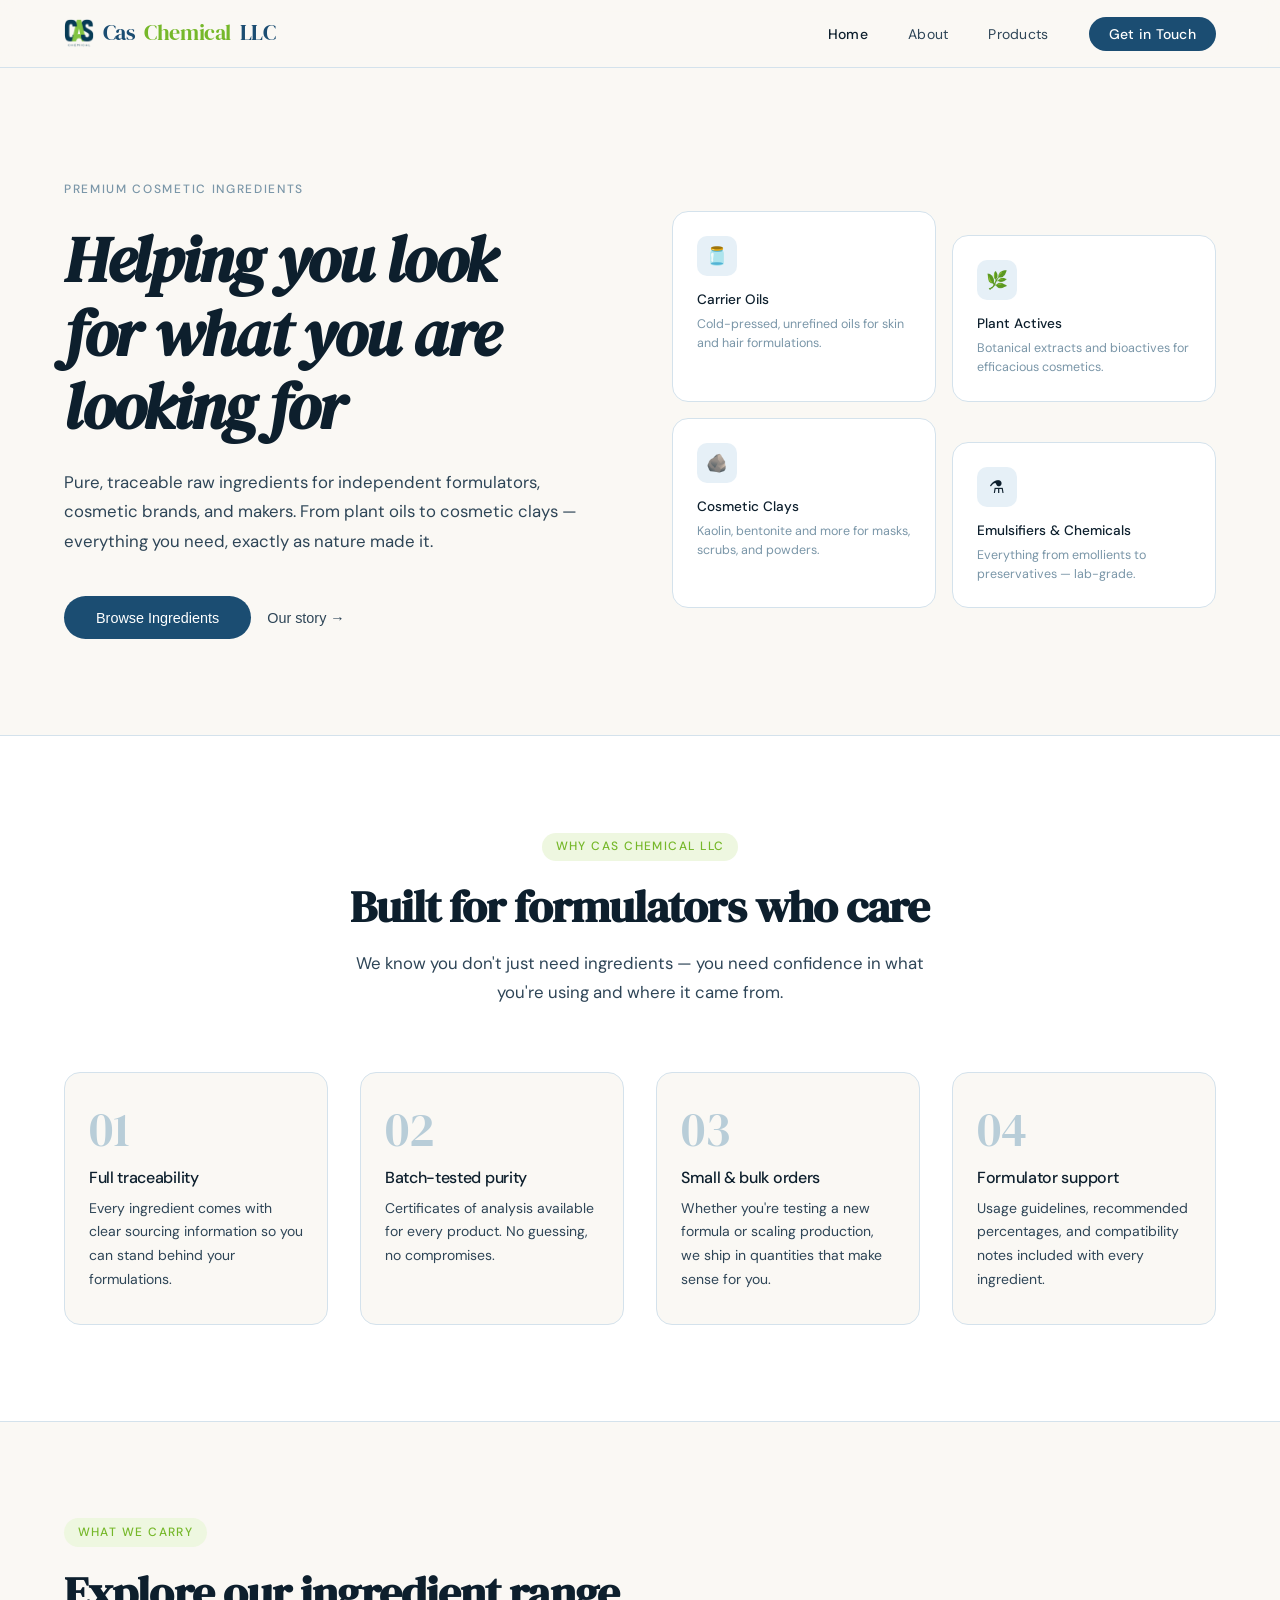
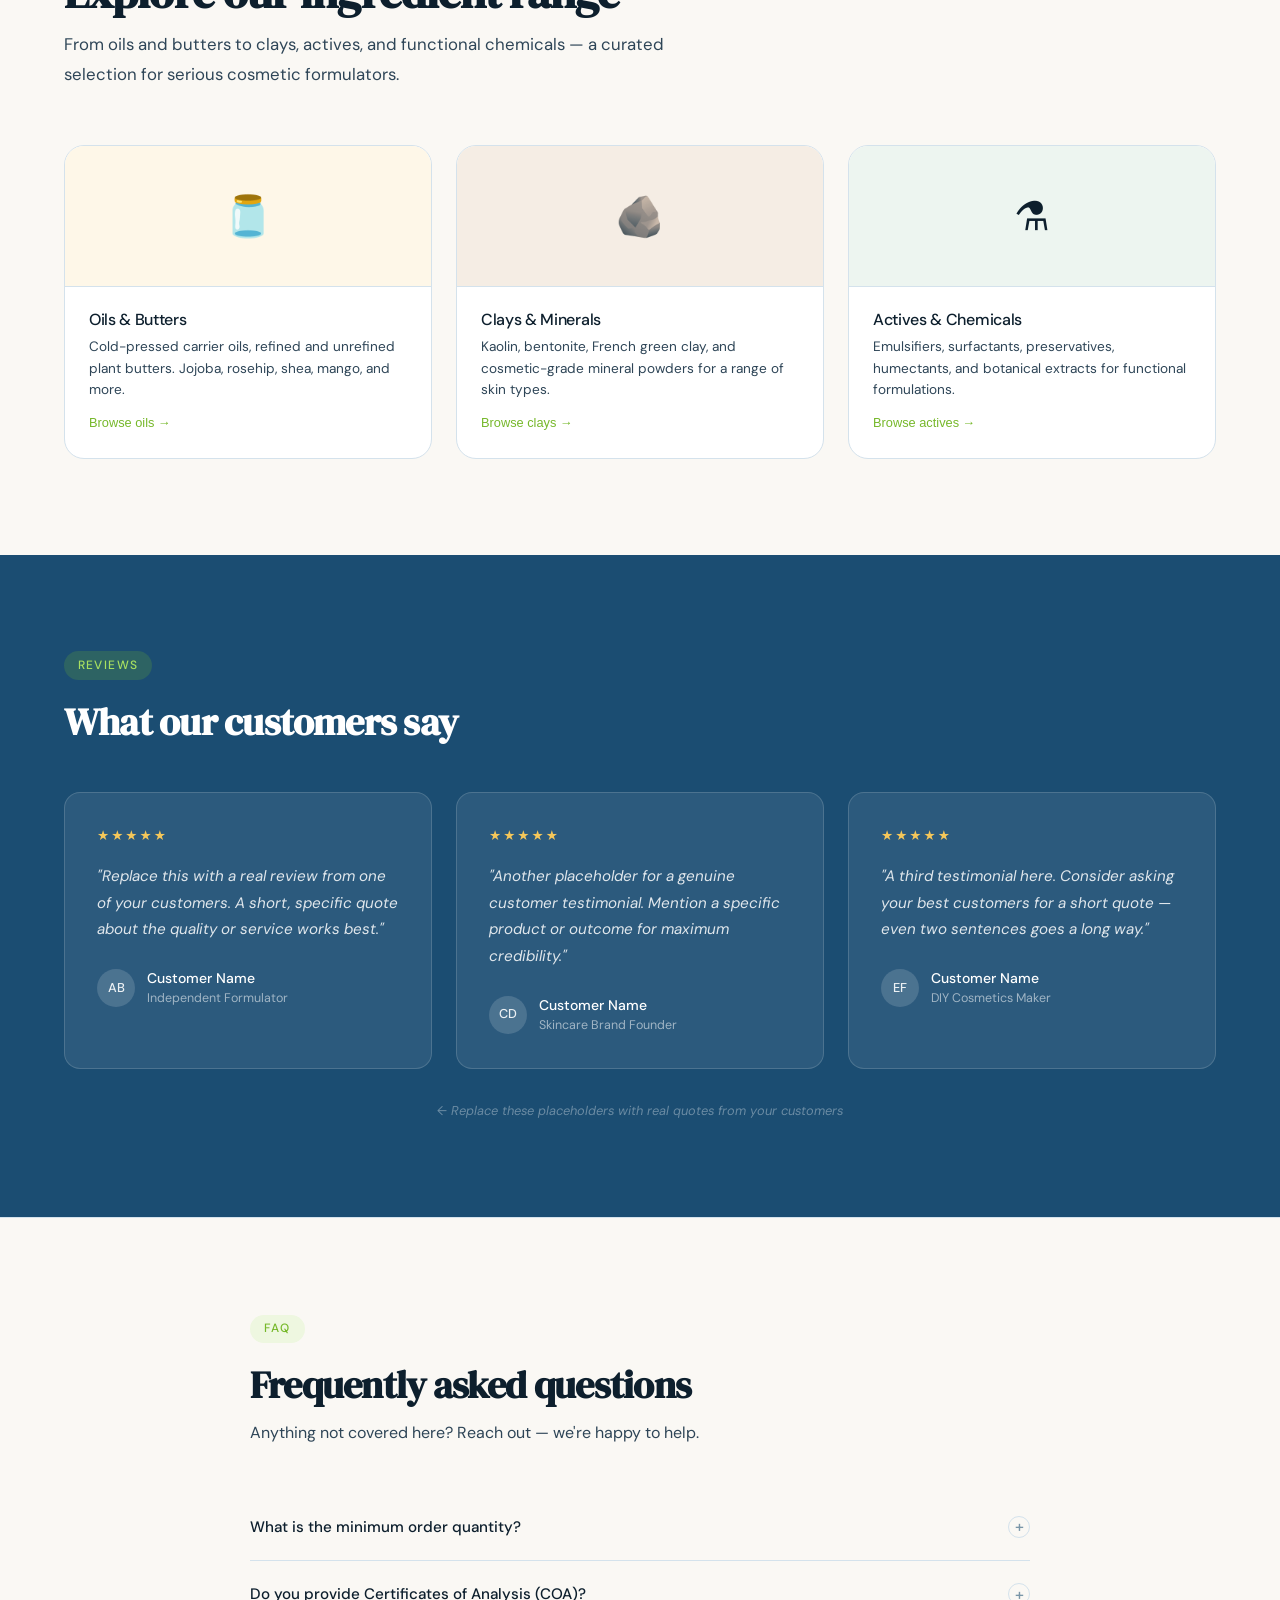
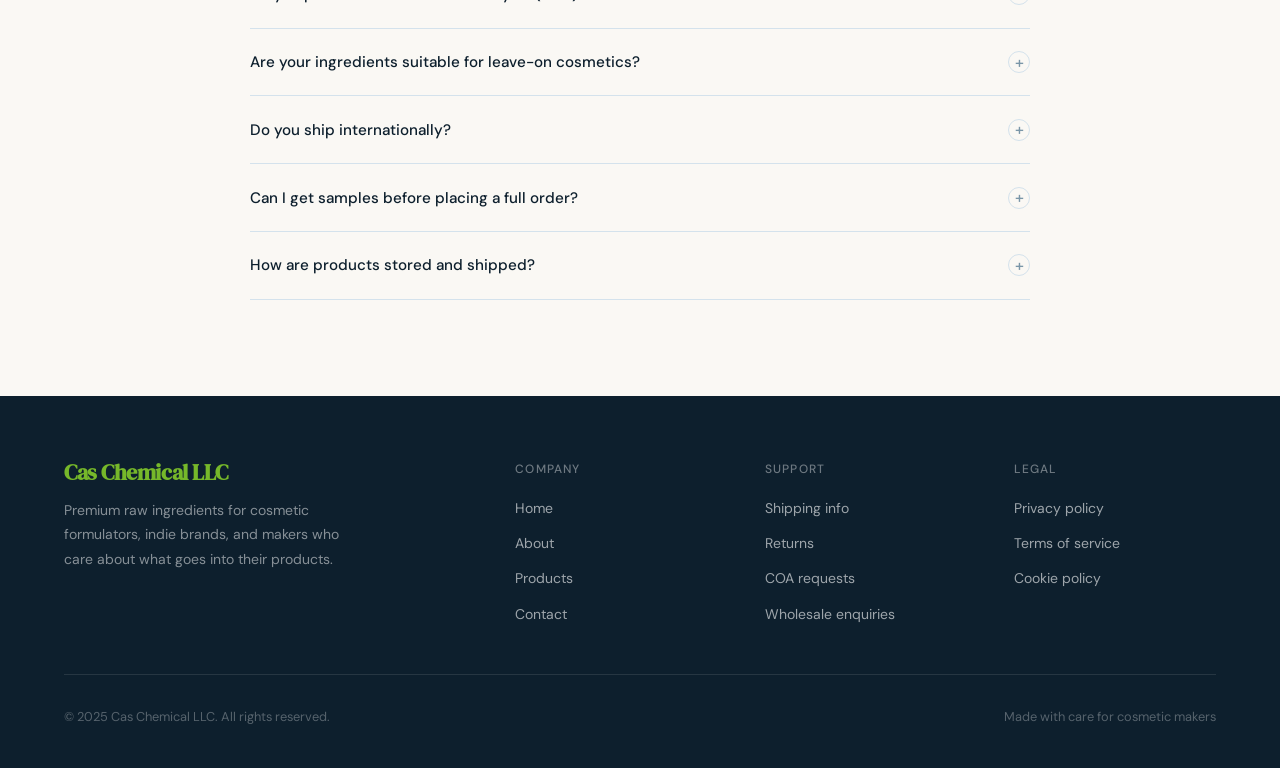
==== commit df84c498: "Use "Cas Chemical" spelling throughout the site Co-Authored-By: Claude Opus 5.5 <noreply@anthropic.c" ====
--- a/index.html
+++ b/index.html
@@ -3,7 +3,7 @@
 <head>
 <meta charset="UTF-8">
 <meta name="viewport" content="width=device-width, initial-scale=1.0">
-<title>CAS Chemical LLC — Cosmetic Raw Ingredients</title>
+<title>Cas Chemical LLC — Cosmetic Raw Ingredients</title>
 <meta name="description" content="Premium cosmetic raw ingredients for formulators, indie brands and makers.">
 <link rel="icon" type="image/png" sizes="32x32" href="images/favicon-32.png">
 <link rel="icon" type="image/png" sizes="192x192" href="images/favicon-192.png">
@@ -17,7 +17,7 @@
 <body>
 
 <nav>
-  <a class="nav-logo" href="index.html"><img src="images/logo.png" alt="">CAS<span> Chemical</span> LLC</a>
+  <a class="nav-logo" href="index.html"><img src="images/logo.png" alt="">Cas<span> Chemical</span> LLC</a>
   <ul class="nav-links">
     <li><a href="index.html" class="active" aria-current="page">Home</a></li>
     <li><a href="about.html">About</a></li>
@@ -67,7 +67,7 @@
 <section class="benefits-section">
   <div class="benefits-inner">
     <div class="benefits-header">
-      <span class="section-tag">Why CAS Chemical LLC</span>
+      <span class="section-tag">Why Cas Chemical LLC</span>
       <h2>Built for formulators who care</h2>
       <p>We know you don't just need ingredients — you need confidence in what you're using and where it came from.</p>
     </div>
@@ -233,7 +233,7 @@
 <footer>
   <div class="footer-top">
     <div class="footer-brand">
-      <h3>CAS Chemical LLC</h3>
+      <h3>Cas Chemical LLC</h3>
       <p>Premium raw ingredients for cosmetic formulators, indie brands, and makers who care about what goes into their products.</p>
     </div>
     <div class="footer-col">
@@ -264,7 +264,7 @@
     </div>
   </div>
   <div class="footer-bottom">
-    <span>© 2025 CAS Chemical LLC. All rights reserved.</span>
+    <span>© 2025 Cas Chemical LLC. All rights reserved.</span>
     <span>Made with care for cosmetic makers</span>
   </div>
 </footer>
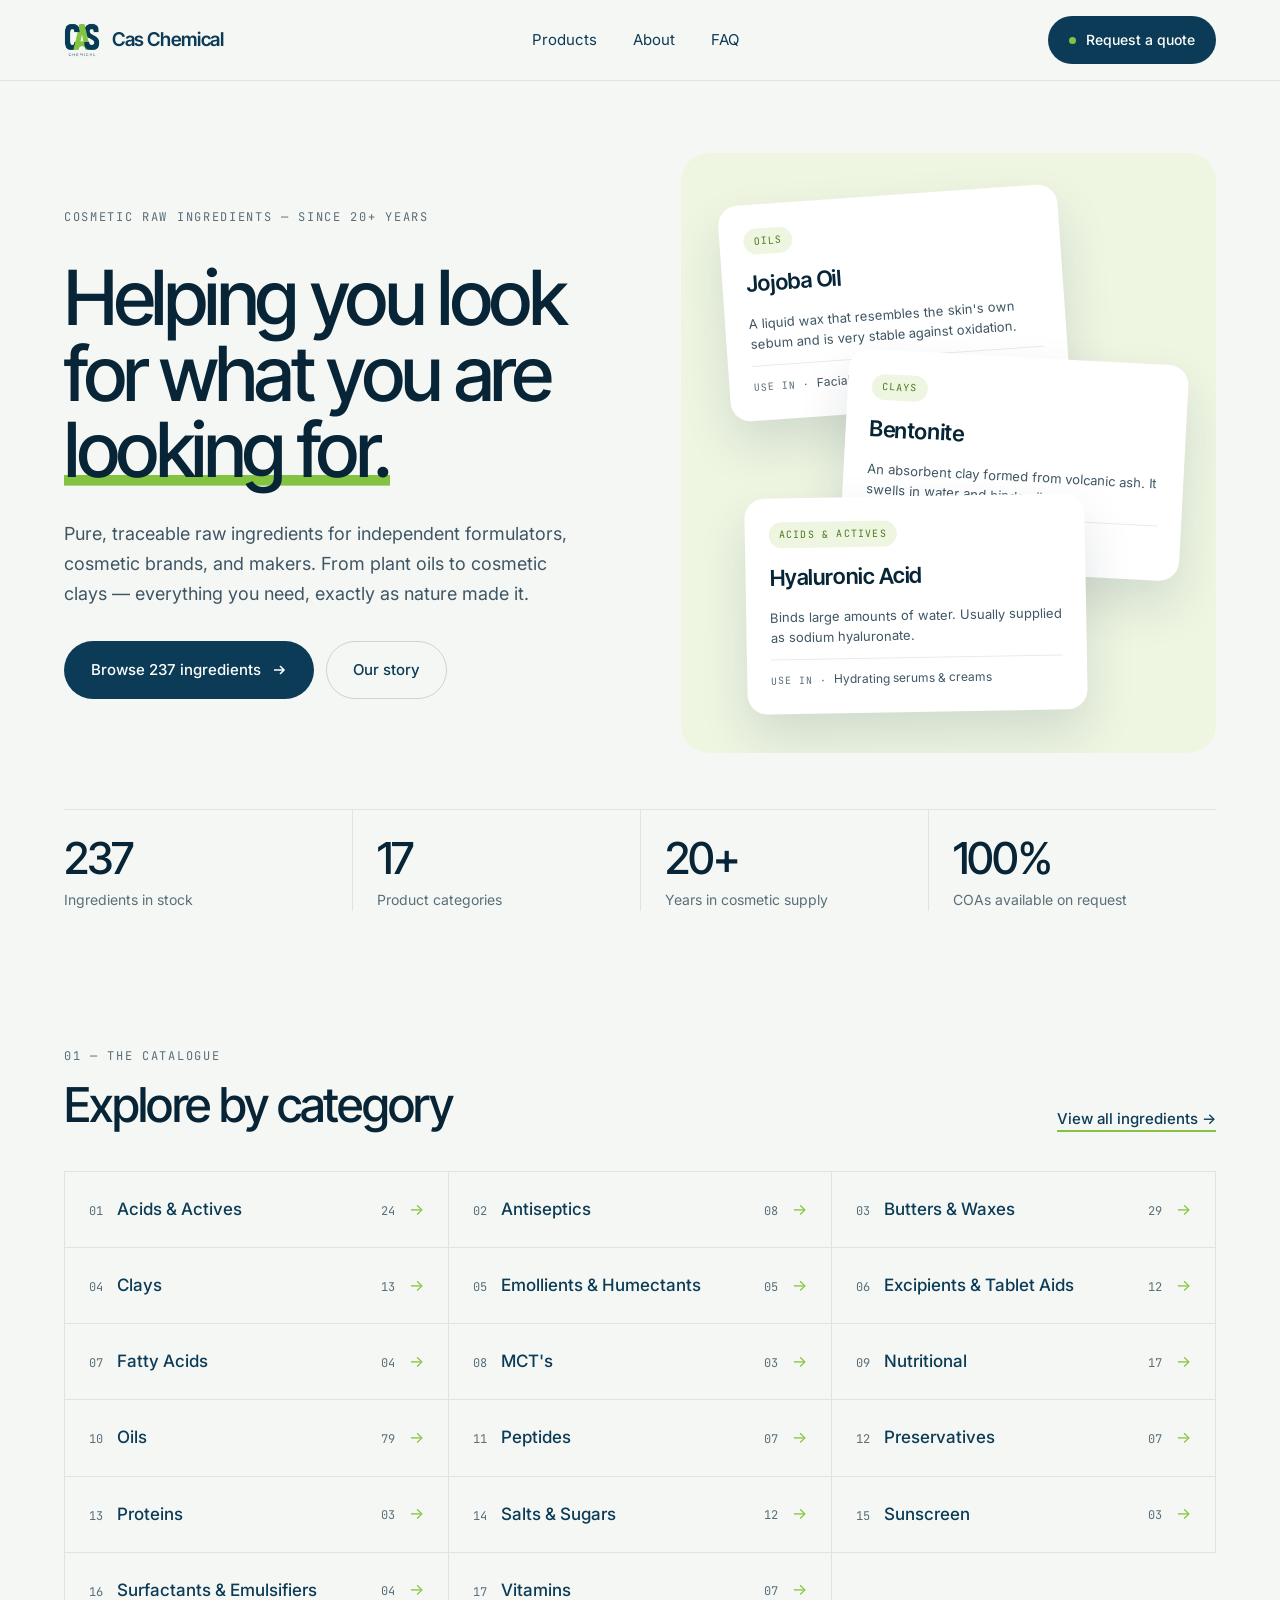
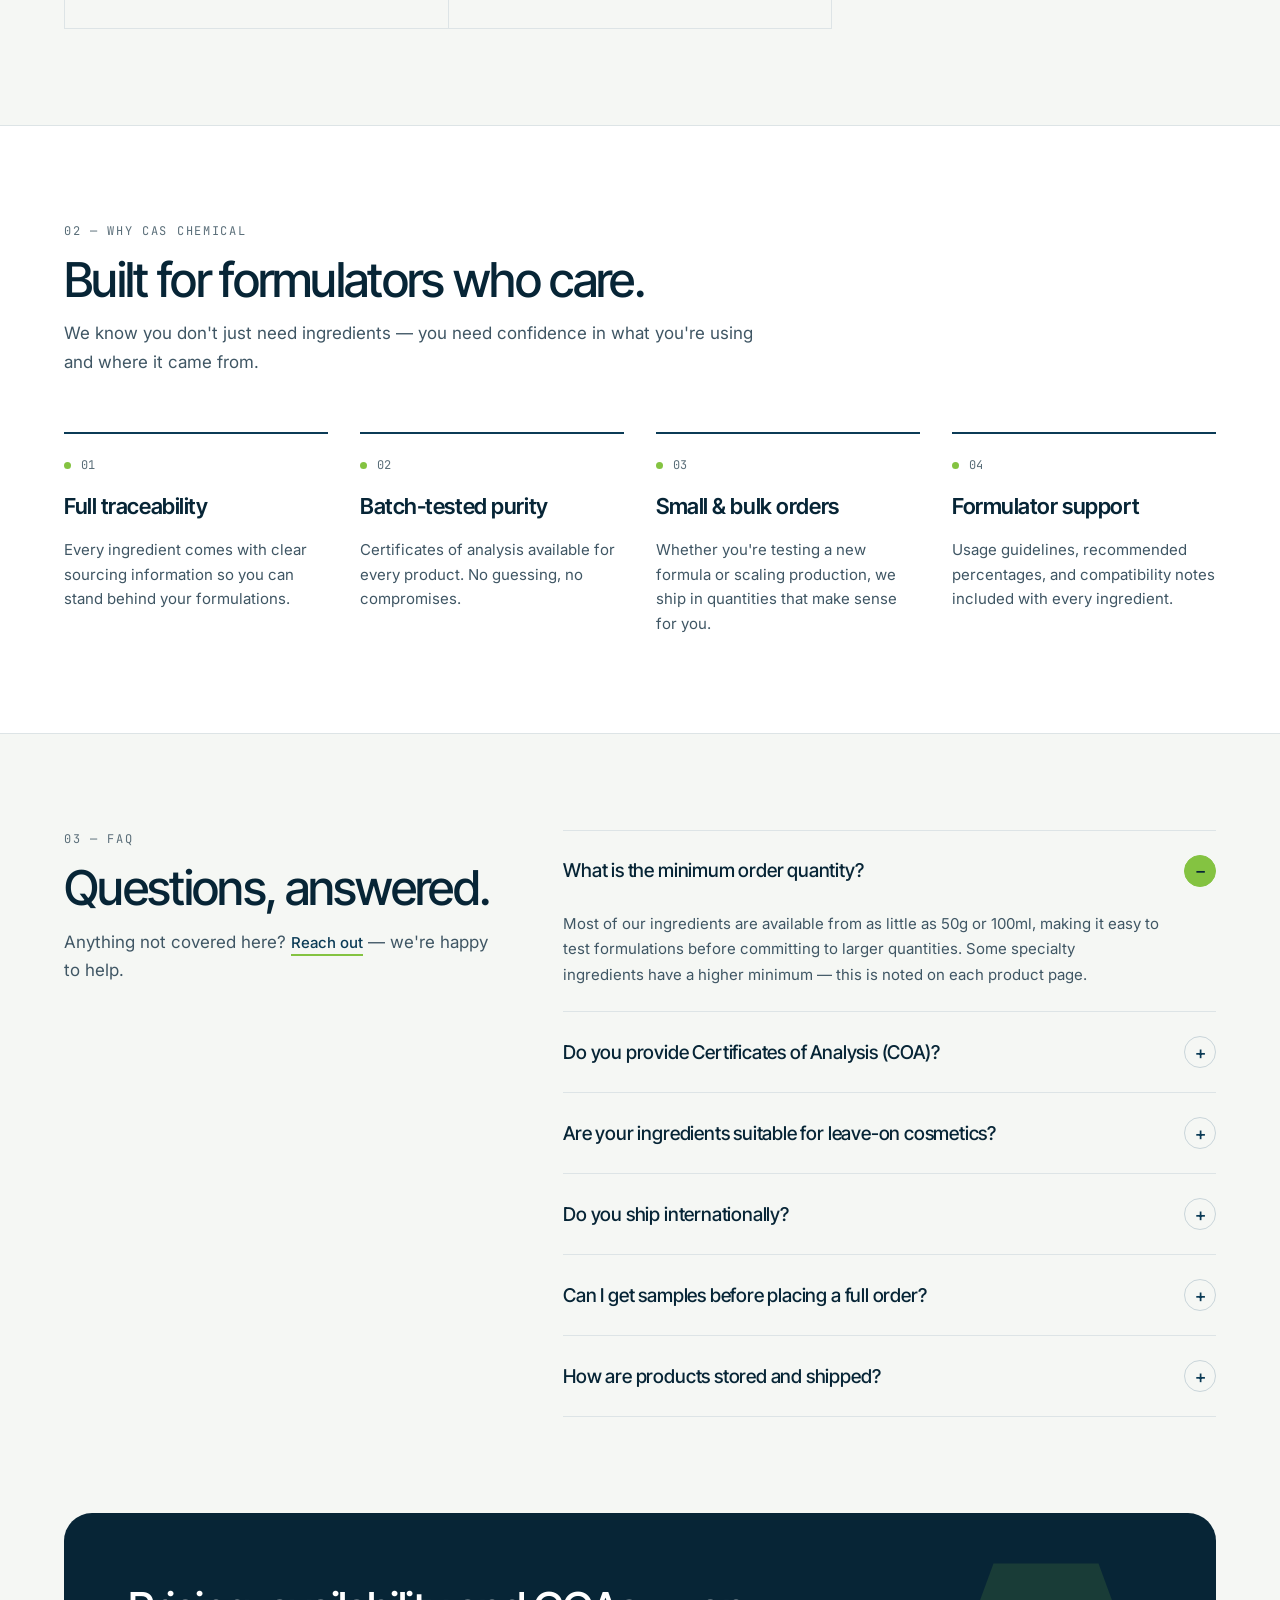
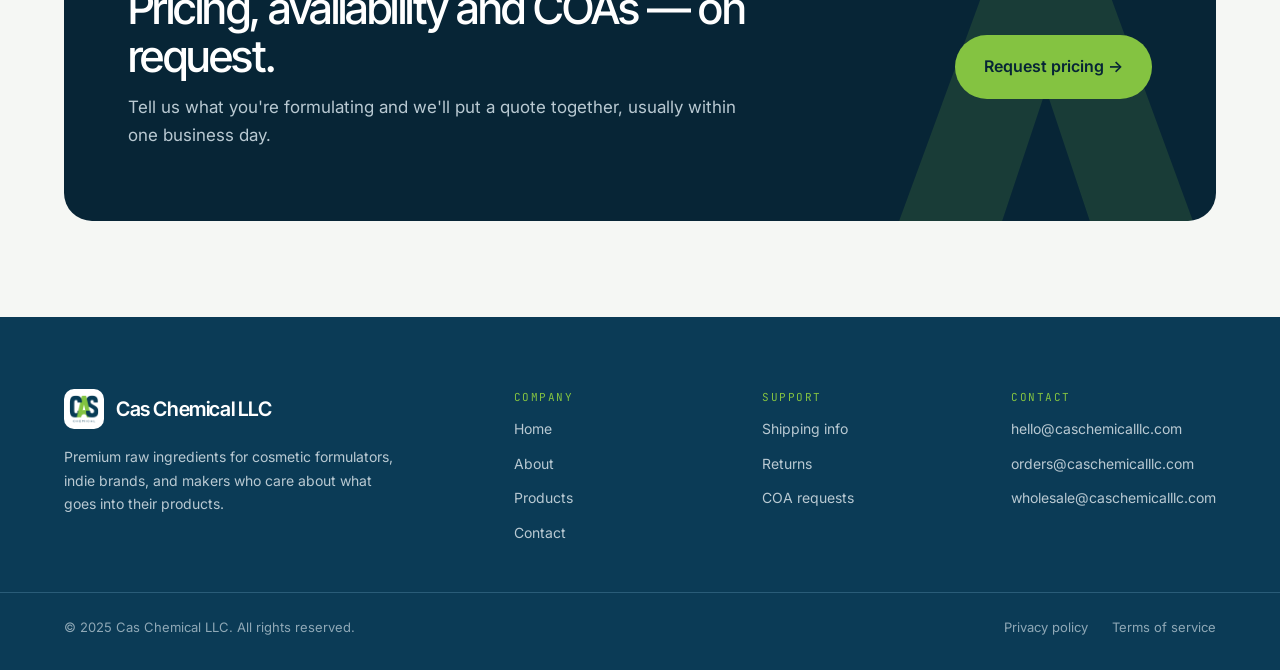
==== commit 90cb5a61: "Redesign preview: "Lab Minimal" look - New layout and styling for every page using the logo's navy a" ====
--- a/index.html
+++ b/index.html
@@ -10,262 +10,194 @@
 <link rel="apple-touch-icon" href="images/apple-touch-icon.png">
 <link rel="preconnect" href="https://fonts.googleapis.com">
 <link rel="preconnect" href="https://fonts.gstatic.com" crossorigin>
-<link href="https://fonts.googleapis.com/css2?family=DM+Serif+Display:ital@0;1&family=DM+Sans:wght@300;400;500&display=swap" rel="stylesheet">
+<link href="https://fonts.googleapis.com/css2?family=Inter+Tight:wght@400;500;600&family=Inter:wght@400;500;600&family=JetBrains+Mono:wght@400;500&display=swap" rel="stylesheet">
 <link rel="stylesheet" href="css/common.css">
 <link rel="stylesheet" href="css/home.css">
 </head>
 <body>
 
-<nav>
-  <a class="nav-logo" href="index.html"><img src="images/logo.png" alt="">Cas<span> Chemical</span> LLC</a>
-  <ul class="nav-links">
-    <li><a href="index.html" class="active" aria-current="page">Home</a></li>
-    <li><a href="about.html">About</a></li>
-    <li><a href="products.html">Products</a></li>
-    <li><a href="contact.html" class="nav-cta">Get in Touch</a></li>
-  </ul>
-</nav>
+<header class="site-header">
+  <div class="container">
+    <a class="brand" href="index.html"><img src="images/logo.png" alt=""><span>Cas Chemical</span></a>
+    <nav class="nav" aria-label="Main">
+      <a href="products.html">Products</a>
+      <a href="about.html">About</a>
+      <a href="index.html#faq">FAQ</a>
+    </nav>
+    <div class="header-actions">
+      <a class="btn btn-dark btn-sm" href="contact.html"><span class="dot"></span>Request a quote</a>
+      <button class="menu-toggle" aria-label="Open menu" aria-expanded="false" aria-controls="mobile-nav">
+        <svg aria-hidden="true" width="18" height="18" viewBox="0 0 18 18" fill="none" stroke="#0B3B56" stroke-width="1.6"><path d="M3 6h12M3 12h12"/></svg>
+      </button>
+    </div>
+  </div>
+  <nav class="mobile-nav" id="mobile-nav" aria-label="Mobile">
+    <a href="index.html">Home</a>
+    <a href="products.html">Products</a>
+    <a href="about.html">About</a>
+    <a href="index.html#faq">FAQ</a>
+    <a class="btn btn-dark" href="contact.html"><span class="dot"></span>Request a quote</a>
+  </nav>
+</header>
 
 <main>
-
-<!-- HERO -->
-<div class="hero">
-  <div class="hero-left">
-    <p class="hero-eyebrow">Premium Cosmetic Ingredients</p>
-    <h1>Helping you look for what you are looking for</h1>
-    <p class="hero-sub">Pure, traceable raw ingredients for independent formulators, cosmetic brands, and makers. From plant oils to cosmetic clays — everything you need, exactly as nature made it.</p>
-    <div class="hero-actions">
-      <button class="btn-primary" onclick="location.href='products.html'">Browse Ingredients</button>
-      <button class="btn-secondary" onclick="location.href='about.html'">Our story →</button>
-    </div>
-  </div>
-  <div class="hero-right">
-    <div class="hero-card">
-      <div class="hero-card-icon">🫙</div>
-      <h4>Carrier Oils</h4>
-      <p>Cold-pressed, unrefined oils for skin and hair formulations.</p>
-    </div>
-    <div class="hero-card">
-      <div class="hero-card-icon">🌿</div>
-      <h4>Plant Actives</h4>
-      <p>Botanical extracts and bioactives for efficacious cosmetics.</p>
-    </div>
-    <div class="hero-card">
-      <div class="hero-card-icon">🪨</div>
-      <h4>Cosmetic Clays</h4>
-      <p>Kaolin, bentonite and more for masks, scrubs, and powders.</p>
-    </div>
-    <div class="hero-card">
-      <div class="hero-card-icon">⚗️</div>
-      <h4>Emulsifiers & Chemicals</h4>
-      <p>Everything from emollients to preservatives — lab-grade.</p>
-    </div>
-  </div>
-</div>
-
-<!-- BENEFITS -->
-<section class="benefits-section">
-  <div class="benefits-inner">
-    <div class="benefits-header">
-      <span class="section-tag">Why Cas Chemical LLC</span>
-      <h2>Built for formulators who care</h2>
-      <p>We know you don't just need ingredients — you need confidence in what you're using and where it came from.</p>
-    </div>
-    <div class="benefits-grid">
-      <div class="benefit-card">
-        <div class="benefit-number">01</div>
-        <h3>Full traceability</h3>
-        <p>Every ingredient comes with clear sourcing information so you can stand behind your formulations.</p>
+<section class="container hero">
+  <div class="hero-grid">
+    <div class="hero-copy">
+      <span class="eyebrow">Cosmetic raw ingredients — since 20+ years</span>
+      <h1>Helping you look for what you are <span class="highlight">looking for.</span></h1>
+      <p class="lead">Pure, traceable raw ingredients for independent formulators, cosmetic brands, and makers. From plant oils to cosmetic clays — everything you need, exactly as nature made it.</p>
+      <div class="hero-actions">
+        <a class="btn btn-dark" href="products.html">Browse 237 ingredients <svg aria-hidden="true" width="16" height="16" viewBox="0 0 16 16" fill="none" stroke="currentColor" stroke-width="1.6"><path d="M3 8h10M9 4l4 4-4 4"/></svg></a>
+        <a class="btn btn-outline" href="about.html">Our story</a>
       </div>
-      <div class="benefit-card">
-        <div class="benefit-number">02</div>
-        <h3>Batch-tested purity</h3>
-        <p>Certificates of analysis available for every product. No guessing, no compromises.</p>
-      </div>
-      <div class="benefit-card">
-        <div class="benefit-number">03</div>
-        <h3>Small & bulk orders</h3>
-        <p>Whether you're testing a new formula or scaling production, we ship in quantities that make sense for you.</p>
-      </div>
-      <div class="benefit-card">
-        <div class="benefit-number">04</div>
-        <h3>Formulator support</h3>
-        <p>Usage guidelines, recommended percentages, and compatibility notes included with every ingredient.</p>
-      </div>
-    </div>
-  </div>
-</section>
-
-<!-- CATEGORIES -->
-<section>
-  <div class="categories-section">
-    <span class="section-tag">What we carry</span>
-    <h2 style="font-size: clamp(2rem, 3.5vw, 2.8rem); margin-bottom: 0.75rem;">Explore our ingredient range</h2>
-    <p style="color: var(--text-mid); font-size: 1.05rem; max-width: 52ch; line-height: 1.75;">From oils and butters to clays, actives, and functional chemicals — a curated selection for serious cosmetic formulators.</p>
-    <div class="categories-grid">
-      <a class="category-card" href="products.html?cat=oils">
-        <div class="category-visual oils">🫙</div>
-        <div class="category-body">
-          <h3>Oils & Butters</h3>
-          <p>Cold-pressed carrier oils, refined and unrefined plant butters. Jojoba, rosehip, shea, mango, and more.</p>
-          <button class="category-link">Browse oils →</button>
-        </div>
-      </a>
-      <a class="category-card" href="products.html?cat=clays">
-        <div class="category-visual clays">🪨</div>
-        <div class="category-body">
-          <h3>Clays & Minerals</h3>
-          <p>Kaolin, bentonite, French green clay, and cosmetic-grade mineral powders for a range of skin types.</p>
-          <button class="category-link">Browse clays →</button>
-        </div>
-      </a>
-      <a class="category-card" href="products.html?cat=acids-actives">
-        <div class="category-visual actives">⚗️</div>
-        <div class="category-body">
-          <h3>Actives & Chemicals</h3>
-          <p>Emulsifiers, surfactants, preservatives, humectants, and botanical extracts for functional formulations.</p>
-          <button class="category-link">Browse actives →</button>
-        </div>
-      </a>
-    </div>
-  </div>
-</section>
-
-<!-- TESTIMONIALS -->
-<section class="testimonials-section">
-  <div class="testimonials-inner">
-    <span class="section-tag">Reviews</span>
-    <h2>What our customers say</h2>
-    <div class="testimonials-grid">
-      <div class="testimonial-card">
-        <div class="stars">★★★★★</div>
-        <blockquote>"Replace this with a real review from one of your customers. A short, specific quote about the quality or service works best."</blockquote>
-        <div class="testimonial-author">
-          <div class="author-avatar">AB</div>
-          <div>
-            <div class="author-name">Customer Name</div>
-            <div class="author-title">Independent Formulator</div>
-          </div>
-        </div>
-      </div>
-      <div class="testimonial-card">
-        <div class="stars">★★★★★</div>
-        <blockquote>"Another placeholder for a genuine customer testimonial. Mention a specific product or outcome for maximum credibility."</blockquote>
-        <div class="testimonial-author">
-          <div class="author-avatar">CD</div>
-          <div>
-            <div class="author-name">Customer Name</div>
-            <div class="author-title">Skincare Brand Founder</div>
-          </div>
-        </div>
-      </div>
-      <div class="testimonial-card">
-        <div class="stars">★★★★★</div>
-        <blockquote>"A third testimonial here. Consider asking your best customers for a short quote — even two sentences goes a long way."</blockquote>
-        <div class="testimonial-author">
-          <div class="author-avatar">EF</div>
-          <div>
-            <div class="author-name">Customer Name</div>
-            <div class="author-title">DIY Cosmetics Maker</div>
-          </div>
-        </div>
-      </div>
-    </div>
-    <p class="testimonials-placeholder-note">← Replace these placeholders with real quotes from your customers</p>
-  </div>
-</section>
-
-<!-- FAQ -->
-<section class="faq-section">
-  <div class="faq-inner">
-    <span class="section-tag">FAQ</span>
-    <h2>Frequently asked questions</h2>
-    <p class="faq-subhead">Anything not covered here? Reach out — we're happy to help.</p>
-
-    <div class="faq-item">
-      <button class="faq-question" onclick="toggleFAQ(this)">
-        What is the minimum order quantity?
-        <span class="faq-icon">+</span>
-      </button>
-      <div class="faq-answer">Most of our ingredients are available from as little as 50g or 100ml, making it easy to test formulations before committing to larger quantities. Some specialty ingredients have a higher minimum — this is noted on each product page.</div>
-    </div>
-    <div class="faq-item">
-      <button class="faq-question" onclick="toggleFAQ(this)">
-        Do you provide Certificates of Analysis (COA)?
-        <span class="faq-icon">+</span>
-      </button>
-      <div class="faq-answer">Yes. COAs are available for every ingredient we stock. Starter customers can request them, while Pro and Wholesale accounts receive them automatically with each order. We believe full transparency about ingredient quality is non-negotiable.</div>
-    </div>
-    <div class="faq-item">
-      <button class="faq-question" onclick="toggleFAQ(this)">
-        Are your ingredients suitable for leave-on cosmetics?
-        <span class="faq-icon">+</span>
-      </button>
-      <div class="faq-answer">Many of them are, yes — but suitability depends on the specific ingredient, its grade, and your formulation. Each product page includes usage guidance, typical application types, and recommended inclusion rates to help you formulate confidently.</div>
-    </div>
-    <div class="faq-item">
-      <button class="faq-question" onclick="toggleFAQ(this)">
-        Do you ship internationally?
-        <span class="faq-icon">+</span>
-      </button>
-      <div class="faq-answer">We currently ship to [your regions here]. Some chemicals and actives are restricted in certain countries due to local cosmetic regulations. If you're unsure whether an ingredient can be shipped to your location, contact us before ordering.</div>
-    </div>
-    <div class="faq-item">
-      <button class="faq-question" onclick="toggleFAQ(this)">
-        Can I get samples before placing a full order?
-        <span class="faq-icon">+</span>
-      </button>
-      <div class="faq-answer">Our small-quantity starting sizes are designed to work as sampling orders. For specific sample requests on larger-format products or wholesale enquiries, get in touch and we'll do our best to accommodate.</div>
-    </div>
-    <div class="faq-item">
-      <button class="faq-question" onclick="toggleFAQ(this)">
-        How are products stored and shipped?
-        <span class="faq-icon">+</span>
-      </button>
-      <div class="faq-answer">All ingredients are stored in climate-appropriate conditions and shipped in sealed, food-safe or lab-grade packaging. Temperature-sensitive ingredients are flagged and packed with appropriate insulation during warmer months.</div>
-    </div>
-  </div>
-</section>
-
-<!-- FOOTER -->
+    </div>
+    <div class="hero-stack">
+        <a class="stack-card" href="ingredient.html?name=Jojoba%20Oil">
+          <span class="tag">Oils</span>
+          <strong>Jojoba Oil</strong>
+          <p>A liquid wax that resembles the skin's own sebum and is very stable against oxidation.</p>
+          <span class="use"><span class="use-label">Use in · </span>Facial oils; hair care</span>
+        </a>
+        <a class="stack-card" href="ingredient.html?name=Bentonite">
+          <span class="tag">Clays</span>
+          <strong>Bentonite</strong>
+          <p>An absorbent clay formed from volcanic ash. It swells in water and binds oils.</p>
+          <span class="use"><span class="use-label">Use in · </span>Face masks; thickener</span>
+        </a>
+        <a class="stack-card" href="ingredient.html?name=Hyaluronic%20Acid">
+          <span class="tag">Acids &amp; Actives</span>
+          <strong>Hyaluronic Acid</strong>
+          <p>Binds large amounts of water. Usually supplied as sodium hyaluronate.</p>
+          <span class="use"><span class="use-label">Use in · </span>Hydrating serums &amp; creams</span>
+        </a>
+    </div>
+  </div>
+  <div class="stats">
+    <div class="stat"><strong>237</strong><span>Ingredients in stock</span></div>
+    <div class="stat"><strong>17</strong><span>Product categories</span></div>
+    <div class="stat"><strong>20+</strong><span>Years in cosmetic supply</span></div>
+    <div class="stat"><strong>100%</strong><span>COAs available on request</span></div>
+  </div>
+</section>
+
+<section class="container section">
+  <div class="section-head">
+    <div>
+      <span class="eyebrow">01 — The catalogue</span>
+      <h2 class="section-title">Explore by category</h2>
+    </div>
+    <a class="text-link" href="products.html">View all ingredients →</a>
+  </div>
+  <div class="cat-grid">
+      <a class="cat-cell" href="products.html?cat=acids-actives"><span class="left"><span class="num">01</span><span class="name">Acids &amp; Actives</span></span><span class="right"><span class="count">24</span><span class="arrow" aria-hidden="true">→</span></span></a>
+      <a class="cat-cell" href="products.html?cat=antiseptics"><span class="left"><span class="num">02</span><span class="name">Antiseptics</span></span><span class="right"><span class="count">08</span><span class="arrow" aria-hidden="true">→</span></span></a>
+      <a class="cat-cell" href="products.html?cat=butters-waxes"><span class="left"><span class="num">03</span><span class="name">Butters &amp; Waxes</span></span><span class="right"><span class="count">29</span><span class="arrow" aria-hidden="true">→</span></span></a>
+      <a class="cat-cell" href="products.html?cat=clays"><span class="left"><span class="num">04</span><span class="name">Clays</span></span><span class="right"><span class="count">13</span><span class="arrow" aria-hidden="true">→</span></span></a>
+      <a class="cat-cell" href="products.html?cat=emollients"><span class="left"><span class="num">05</span><span class="name">Emollients &amp; Humectants</span></span><span class="right"><span class="count">05</span><span class="arrow" aria-hidden="true">→</span></span></a>
+      <a class="cat-cell" href="products.html?cat=excipients"><span class="left"><span class="num">06</span><span class="name">Excipients &amp; Tablet Aids</span></span><span class="right"><span class="count">12</span><span class="arrow" aria-hidden="true">→</span></span></a>
+      <a class="cat-cell" href="products.html?cat=fatty-acids"><span class="left"><span class="num">07</span><span class="name">Fatty Acids</span></span><span class="right"><span class="count">04</span><span class="arrow" aria-hidden="true">→</span></span></a>
+      <a class="cat-cell" href="products.html?cat=mcts"><span class="left"><span class="num">08</span><span class="name">MCT's</span></span><span class="right"><span class="count">03</span><span class="arrow" aria-hidden="true">→</span></span></a>
+      <a class="cat-cell" href="products.html?cat=nutritional"><span class="left"><span class="num">09</span><span class="name">Nutritional</span></span><span class="right"><span class="count">17</span><span class="arrow" aria-hidden="true">→</span></span></a>
+      <a class="cat-cell" href="products.html?cat=oils"><span class="left"><span class="num">10</span><span class="name">Oils</span></span><span class="right"><span class="count">79</span><span class="arrow" aria-hidden="true">→</span></span></a>
+      <a class="cat-cell" href="products.html?cat=peptides"><span class="left"><span class="num">11</span><span class="name">Peptides</span></span><span class="right"><span class="count">07</span><span class="arrow" aria-hidden="true">→</span></span></a>
+      <a class="cat-cell" href="products.html?cat=preservatives"><span class="left"><span class="num">12</span><span class="name">Preservatives</span></span><span class="right"><span class="count">07</span><span class="arrow" aria-hidden="true">→</span></span></a>
+      <a class="cat-cell" href="products.html?cat=proteins"><span class="left"><span class="num">13</span><span class="name">Proteins</span></span><span class="right"><span class="count">03</span><span class="arrow" aria-hidden="true">→</span></span></a>
+      <a class="cat-cell" href="products.html?cat=salts-sugars"><span class="left"><span class="num">14</span><span class="name">Salts &amp; Sugars</span></span><span class="right"><span class="count">12</span><span class="arrow" aria-hidden="true">→</span></span></a>
+      <a class="cat-cell" href="products.html?cat=sunscreen"><span class="left"><span class="num">15</span><span class="name">Sunscreen</span></span><span class="right"><span class="count">03</span><span class="arrow" aria-hidden="true">→</span></span></a>
+      <a class="cat-cell" href="products.html?cat=surfactants"><span class="left"><span class="num">16</span><span class="name">Surfactants &amp; Emulsifiers</span></span><span class="right"><span class="count">04</span><span class="arrow" aria-hidden="true">→</span></span></a>
+      <a class="cat-cell" href="products.html?cat=vitamins"><span class="left"><span class="num">17</span><span class="name">Vitamins</span></span><span class="right"><span class="count">07</span><span class="arrow" aria-hidden="true">→</span></span></a>
+  </div>
+</section>
+
+<section class="why section">
+  <div class="container">
+    <div class="why-head">
+      <span class="eyebrow">02 — Why Cas Chemical</span>
+      <h2 class="section-title">Built for formulators who care.</h2>
+      <p class="lead">We know you don't just need ingredients — you need confidence in what you're using and where it came from.</p>
+    </div>
+    <div class="why-grid">
+      <div class="why-item"><span class="eyebrow"><span class="dot"></span>01</span><h3>Full traceability</h3><p>Every ingredient comes with clear sourcing information so you can stand behind your formulations.</p></div>
+      <div class="why-item"><span class="eyebrow"><span class="dot"></span>02</span><h3>Batch-tested purity</h3><p>Certificates of analysis available for every product. No guessing, no compromises.</p></div>
+      <div class="why-item"><span class="eyebrow"><span class="dot"></span>03</span><h3>Small &amp; bulk orders</h3><p>Whether you're testing a new formula or scaling production, we ship in quantities that make sense for you.</p></div>
+      <div class="why-item"><span class="eyebrow"><span class="dot"></span>04</span><h3>Formulator support</h3><p>Usage guidelines, recommended percentages, and compatibility notes included with every ingredient.</p></div>
+    </div>
+  </div>
+</section>
+
+<section class="container section" id="faq">
+  <div class="faq-grid">
+    <div class="faq-intro">
+      <span class="eyebrow">03 — FAQ</span>
+      <h2 class="section-title">Questions, answered.</h2>
+      <p class="lead">Anything not covered here? <a class="text-link" href="contact.html">Reach out</a> — we're happy to help.</p>
+    </div>
+    <div class="faq-list">
+        <div class="faq-item open">
+          <button class="faq-q" aria-expanded="true"><span>What is the minimum order quantity?</span><span class="faq-icon" aria-hidden="true">−</span></button>
+          <p class="faq-a">Most of our ingredients are available from as little as 50g or 100ml, making it easy to test formulations before committing to larger quantities. Some specialty ingredients have a higher minimum — this is noted on each product page.</p>
+        </div>
+        <div class="faq-item">
+          <button class="faq-q" aria-expanded="false"><span>Do you provide Certificates of Analysis (COA)?</span><span class="faq-icon" aria-hidden="true">+</span></button>
+          <p class="faq-a">Yes. COAs are available for every ingredient we stock. We believe full transparency about ingredient quality is non-negotiable.</p>
+        </div>
+        <div class="faq-item">
+          <button class="faq-q" aria-expanded="false"><span>Are your ingredients suitable for leave-on cosmetics?</span><span class="faq-icon" aria-hidden="true">+</span></button>
+          <p class="faq-a">Many of them are, yes — but suitability depends on the specific ingredient, its grade, and your formulation. Each product page includes usage guidance and typical application types to help you formulate confidently.</p>
+        </div>
+        <div class="faq-item">
+          <button class="faq-q" aria-expanded="false"><span>Do you ship internationally?</span><span class="faq-icon" aria-hidden="true">+</span></button>
+          <p class="faq-a">We currently ship to [YOUR REGIONS]. Some chemicals and actives are restricted in certain countries due to local cosmetic regulations. If you are unsure, contact us before ordering.</p>
+        </div>
+        <div class="faq-item">
+          <button class="faq-q" aria-expanded="false"><span>Can I get samples before placing a full order?</span><span class="faq-icon" aria-hidden="true">+</span></button>
+          <p class="faq-a">Our small-quantity starting sizes are designed to work as sampling orders. For specific sample requests or wholesale enquiries, get in touch and we will do our best to accommodate.</p>
+        </div>
+        <div class="faq-item">
+          <button class="faq-q" aria-expanded="false"><span>How are products stored and shipped?</span><span class="faq-icon" aria-hidden="true">+</span></button>
+          <p class="faq-a">All ingredients are stored in climate-appropriate conditions and shipped in sealed, food-safe or lab-grade packaging. Temperature-sensitive ingredients are packed with appropriate insulation during warmer months.</p>
+        </div>
+    </div>
+  </div>
+</section>
+
+<section class="container" style="padding-bottom: 96px">
+  <div class="cta-band">
+    <svg aria-hidden="true" viewBox="0 0 400 300"><path d="M150 0 L250 0 L360 300 L260 300 L200 120 L140 300 L40 300 Z" fill="#84C341" opacity="0.14"/></svg>
+    <div>
+      <h2>Pricing, availability and COAs — on request.</h2>
+      <p>Tell us what you're formulating and we'll put a quote together, usually within one business day.</p>
+    </div>
+    <a class="btn btn-lime" href="contact.html">Request pricing →</a>
+  </div>
+</section>
 </main>
 
-<footer>
-  <div class="footer-top">
+<footer class="site-footer">
+  <div class="container footer-main">
     <div class="footer-brand">
-      <h3>Cas Chemical LLC</h3>
+      <div class="footer-logo"><span class="logo-tile"><img src="images/logo.png" alt=""></span><span>Cas Chemical LLC</span></div>
       <p>Premium raw ingredients for cosmetic formulators, indie brands, and makers who care about what goes into their products.</p>
     </div>
     <div class="footer-col">
       <h4>Company</h4>
-      <ul>
-        <li><a href="index.html">Home</a></li>
-        <li><a href="about.html">About</a></li>
-        <li><a href="products.html">Products</a></li>
-        <li><a href="contact.html">Contact</a></li>
-      </ul>
+      <a href="index.html">Home</a><a href="about.html">About</a><a href="products.html">Products</a><a href="contact.html">Contact</a>
     </div>
     <div class="footer-col">
       <h4>Support</h4>
-      <ul>
-        <li><a>Shipping info</a></li>
-        <li><a>Returns</a></li>
-        <li><a>COA requests</a></li>
-        <li><a href="contact.html">Wholesale enquiries</a></li>
-      </ul>
+      <a href="index.html#faq">Shipping info</a><a href="index.html#faq">Returns</a><a href="contact.html">COA requests</a>
     </div>
     <div class="footer-col">
-      <h4>Legal</h4>
-      <ul>
-        <li><a>Privacy policy</a></li>
-        <li><a>Terms of service</a></li>
-        <li><a>Cookie policy</a></li>
-      </ul>
-    </div>
-  </div>
-  <div class="footer-bottom">
+      <h4>Contact</h4>
+      <a href="mailto:hello@caschemicalllc.com">hello@caschemicalllc.com</a>
+      <a href="mailto:orders@caschemicalllc.com">orders@caschemicalllc.com</a>
+      <a href="mailto:wholesale@caschemicalllc.com">wholesale@caschemicalllc.com</a>
+    </div>
+  </div>
+  <div class="container footer-bottom">
     <span>© 2025 Cas Chemical LLC. All rights reserved.</span>
-    <span>Made with care for cosmetic makers</span>
+    <span><a href="#">Privacy policy</a><a href="#">Terms of service</a></span>
   </div>
 </footer>
 
--- a/css/common.css
+++ b/css/common.css
@@ -1,229 +1,172 @@
-/* Shared styles: base, nav, sections, buttons, footer */
-*, *::before, *::after { box-sizing: border-box; margin: 0; padding: 0; }
+/* Shared styles — "Lab Minimal" redesign */
 
 :root {
-  --cream: #FAF8F4;
-  --warm-white: #FFFFFF;
-  --sand: #E8EEF3;
-  --sand-mid: #B8CDD8;
-  --text-dark: #0D1F2D;
-  --text-mid: #2E4557;
-  --text-light: #7A96A8;
-  --accent: #1B4D72;
-  --accent-light: #2E6FA0;
-  --accent-bg: #E6F0F7;
-  --accent-green: #76B82A;
-  --accent-green-bg: #EEF7E0;
-  --border: #D4E2EC;
-  --serif: 'DM Serif Display', Georgia, serif;
-  --sans: 'DM Sans', system-ui, sans-serif;
+  --ink-deep: #072536;
+  --ink: #0B3B56;
+  --ink-soft: #0F4867;
+  --lime: #84C341;
+  --lime-hover: #97D155;
+  --lime-mist: #EEF6E2;
+  --lime-text: #4E7A1E;
+  --paper: #F5F7F4;
+  --white: #FFFFFF;
+  --line: #DDE4E6;
+  --line-strong: #C9D5DA;
+  --slate: #3F5664;
+  --muted: #5A6E79;
+  --on-dark: #B9C9D2;
+  --display: 'Inter Tight', system-ui, sans-serif;
+  --sans: 'Inter', system-ui, sans-serif;
+  --mono: 'JetBrains Mono', ui-monospace, monospace;
+  --gutter: 64px;
 }
 
+*, *::before, *::after { box-sizing: border-box; }
 html { scroll-behavior: smooth; }
+body {
+  margin: 0;
+  font-family: var(--sans);
+  background: var(--paper);
+  color: var(--ink);
+  line-height: 1.6;
+  -webkit-font-smoothing: antialiased;
+}
+img { max-width: 100%; display: block; }
+a { color: var(--ink); }
+h1, h2, h3 { margin: 0; font-family: var(--display); font-weight: 500; color: var(--ink-deep); }
+p { margin: 0; }
 
-body {
-  font-family: var(--sans);
-  background: var(--cream);
-  color: var(--text-dark);
-  line-height: 1.6;
-  font-weight: 400;
+.container { max-width: 1440px; margin: 0 auto; padding-left: var(--gutter); padding-right: var(--gutter); }
+
+/* Labels and headings */
+.eyebrow {
+  font-family: var(--mono);
+  font-size: 12px;
+  letter-spacing: 0.14em;
+  text-transform: uppercase;
+  color: var(--muted);
+}
+.section-title { font-size: 48px; letter-spacing: -0.035em; line-height: 1.05; }
+.lead { font-size: 17px; line-height: 1.65; color: var(--slate); }
+.highlight {
+  background-image: linear-gradient(var(--lime), var(--lime));
+  background-size: 100% 0.14em;
+  background-position: 0 88%;
+  background-repeat: no-repeat;
+}
+.tag {
+  display: inline-block;
+  font-family: var(--mono);
+  font-size: 11px;
+  letter-spacing: 0.12em;
+  text-transform: uppercase;
+  color: var(--lime-text);
+  background: var(--lime-mist);
+  padding: 5px 10px;
+  border-radius: 999px;
+}
+.dot { display: inline-block; width: 7px; height: 7px; border-radius: 50%; background: var(--lime); flex-shrink: 0; }
+.text-link {
+  font-size: 15px;
+  font-weight: 500;
+  color: var(--ink);
+  text-decoration: underline;
+  text-decoration-color: var(--lime);
+  text-decoration-thickness: 2px;
+  text-underline-offset: 6px;
 }
 
-/* NAV */
-nav {
+/* Buttons */
+.btn {
+  display: inline-flex;
+  align-items: center;
+  justify-content: center;
+  gap: 10px;
+  padding: 16px 26px;
+  border-radius: 999px;
+  border: 1px solid transparent;
+  font-family: var(--sans);
+  font-size: 15px;
+  font-weight: 500;
+  text-decoration: none;
+  cursor: pointer;
+  transition: background 0.2s, border-color 0.2s, transform 0.15s;
+}
+.btn:active { transform: translateY(1px); }
+.btn-dark { background: var(--ink); color: var(--white); }
+.btn-dark:hover { background: var(--ink-deep); color: var(--white); }
+.btn-lime { background: var(--lime); color: var(--ink-deep); font-weight: 600; }
+.btn-lime:hover { background: var(--lime-hover); color: var(--ink-deep); }
+.btn-outline { border-color: var(--line-strong); color: var(--ink); background: transparent; }
+.btn-outline:hover { border-color: var(--ink); }
+.btn-sm { padding: 12px 20px; font-size: 14px; }
+
+/* Header */
+.site-header {
   position: sticky;
   top: 0;
-  z-index: 100;
-  background: rgba(250, 248, 244, 0.92);
-  backdrop-filter: blur(12px);
-  border-bottom: 1px solid var(--border);
-  padding: 0 4rem;
-  height: 68px;
-  display: flex;
+  z-index: 50;
+  background: rgba(245, 247, 244, 0.86);
+  backdrop-filter: blur(14px);
+  -webkit-backdrop-filter: blur(14px);
+  border-bottom: 1px solid var(--line);
+}
+.site-header .container { display: flex; align-items: center; justify-content: space-between; gap: 24px; padding-top: 16px; padding-bottom: 16px; }
+.brand { display: flex; align-items: center; gap: 12px; text-decoration: none; color: var(--ink); }
+.brand img { width: 36px; height: 36px; }
+.brand span { font-family: var(--display); font-weight: 600; font-size: 19px; letter-spacing: -0.02em; }
+.nav { display: flex; align-items: center; gap: 36px; }
+.nav a { color: var(--ink); text-decoration: none; font-size: 15px; }
+.nav a:hover, .nav a[aria-current="page"] {
+  text-decoration: underline;
+  text-decoration-color: var(--lime);
+  text-decoration-thickness: 2px;
+  text-underline-offset: 6px;
+}
+.nav a[aria-current="page"] { font-weight: 500; }
+.header-actions { display: flex; align-items: center; gap: 10px; }
+.menu-toggle {
+  display: none;
+  width: 44px; height: 44px;
+  border-radius: 50%;
+  border: 1px solid var(--line-strong);
+  background: transparent;
+  cursor: pointer;
   align-items: center;
-  justify-content: space-between;
+  justify-content: center;
 }
+.mobile-nav { display: none; }
 
-.nav-logo {
-  font-family: var(--serif);
-  font-size: 1.35rem;
-  color: var(--accent);
-  text-decoration: none;
-  letter-spacing: -0.02em;
+/* Footer */
+.site-footer { background: var(--ink); color: var(--white); }
+.footer-main { display: grid; grid-template-columns: 2fr repeat(3, 1fr); gap: 48px; padding-top: 72px; padding-bottom: 48px; }
+.footer-brand { display: flex; flex-direction: column; gap: 16px; }
+.footer-logo { display: flex; align-items: center; gap: 12px; }
+.footer-logo .logo-tile { width: 40px; height: 40px; border-radius: 10px; background: var(--white); display: flex; align-items: center; justify-content: center; }
+.footer-logo .logo-tile img { width: 30px; height: 30px; }
+.footer-logo span { font-family: var(--display); font-weight: 600; font-size: 20px; letter-spacing: -0.02em; }
+.footer-brand p { max-width: 340px; font-size: 14px; line-height: 1.7; color: var(--on-dark); }
+.footer-col { display: flex; flex-direction: column; gap: 12px; font-size: 14px; }
+.footer-col h4 { margin: 0; font-family: var(--mono); font-size: 11px; font-weight: 400; letter-spacing: 0.14em; text-transform: uppercase; color: var(--lime); }
+.footer-col a, .footer-col span { color: var(--on-dark); text-decoration: none; }
+.footer-col a:hover { color: var(--white); }
+.footer-bottom { display: flex; flex-wrap: wrap; justify-content: space-between; gap: 12px; padding-top: 24px; padding-bottom: 32px; border-top: 1px solid #2A5C78; font-size: 13px; color: #8FA8B6; }
+.footer-bottom a { color: #8FA8B6; text-decoration: none; margin-left: 24px; }
+.footer-bottom a:hover { color: var(--white); }
+
+/* Tablet & phone */
+@media (max-width: 960px) {
+  :root { --gutter: 20px; }
+  .nav, .header-actions .btn { display: none; }
+  .menu-toggle { display: inline-flex; }
+  .mobile-nav.open { display: flex; flex-direction: column; padding: 8px var(--gutter) 20px; border-top: 1px solid var(--line); }
+  .mobile-nav a { padding: 14px 0; border-bottom: 1px solid var(--line); color: var(--ink); text-decoration: none; font-size: 17px; font-weight: 500; }
+  .mobile-nav .btn { margin-top: 16px; border-bottom: 0; color: var(--white); }
+  .section-title { font-size: 36px; }
+  .footer-main { grid-template-columns: 1fr 1fr; gap: 36px; padding-top: 56px; }
+  .footer-brand { grid-column: 1 / -1; }
 }
-
-.nav-logo span {
-  color: var(--accent-green);
+@media (max-width: 560px) {
+  .footer-main { grid-template-columns: 1fr; }
+  .footer-bottom a { margin-left: 0; margin-right: 20px; }
 }
-
-.nav-links {
-  display: flex;
-  gap: 2.5rem;
-  list-style: none;
-  align-items: center;
-}
-
-.nav-links a {
-  text-decoration: none;
-  font-size: 0.875rem;
-  font-weight: 400;
-  color: var(--text-mid);
-  letter-spacing: 0.02em;
-  transition: color 0.2s;
-}
-
-.nav-links a:hover { color: var(--text-dark); }
-
-.nav-links a.active { color: var(--text-dark); font-weight: 500; }
-
-.nav-cta {
-  background: var(--accent) !important;
-  color: white !important;
-  padding: 0.5rem 1.25rem;
-  border-radius: 100px;
-  font-size: 0.875rem !important;
-  font-weight: 500 !important;
-  transition: background 0.2s !important;
-}
-
-.nav-cta:hover { background: var(--accent-light) !important; }
-
-
-/* SECTIONS */
-section { padding: 6rem 4rem; }
-
-.section-tag {
-  display: inline-block;
-  font-size: 0.75rem;
-  font-weight: 500;
-  letter-spacing: 0.12em;
-  text-transform: uppercase;
-  color: var(--accent-green);
-  background: var(--accent-green-bg);
-  padding: 0.3rem 0.85rem;
-  border-radius: 100px;
-  margin-bottom: 1.25rem;
-}
-
-h1, h2, h3 { font-family: var(--serif); letter-spacing: -0.02em; line-height: 1.15; }
-
-
-/* BUTTONS */
-.btn-primary {
-  background: var(--accent);
-  color: white;
-  padding: 0.85rem 2rem;
-  border-radius: 100px;
-  text-decoration: none;
-  font-size: 0.9rem;
-  font-weight: 500;
-  transition: background 0.2s, transform 0.15s;
-  display: inline-block;
-  cursor: pointer;
-  border: none;
-}
-
-.btn-primary:hover { background: var(--accent-light); transform: translateY(-1px); }
-
-.btn-secondary {
-  color: var(--text-mid);
-  text-decoration: none;
-  font-size: 0.9rem;
-  font-weight: 400;
-  display: inline-flex;
-  align-items: center;
-  gap: 0.4rem;
-  cursor: pointer;
-  background: none;
-  border: none;
-  padding: 0;
-  transition: color 0.2s;
-}
-
-.btn-secondary:hover { color: var(--text-dark); }
-
-/* FOOTER */
-footer {
-  background: var(--text-dark);
-  color: white;
-  padding: 4rem 4rem 2.5rem;
-}
-
-.footer-top {
-  display: grid;
-  grid-template-columns: 2fr 1fr 1fr 1fr;
-  gap: 3rem;
-  padding-bottom: 3rem;
-  border-bottom: 1px solid rgba(255,255,255,0.1);
-  margin-bottom: 2rem;
-}
-
-.footer-brand h3 {
-  font-family: var(--serif);
-  font-size: 1.4rem;
-  margin-bottom: 0.75rem;
-  color: var(--accent-green);
-}
-
-.footer-brand p {
-  font-size: 0.875rem;
-  color: rgba(255,255,255,0.5);
-  line-height: 1.75;
-  max-width: 30ch;
-}
-
-.footer-col h4 {
-  font-family: var(--sans);
-  font-size: 0.75rem;
-  font-weight: 500;
-  letter-spacing: 0.1em;
-  text-transform: uppercase;
-  color: rgba(255,255,255,0.4);
-  margin-bottom: 1rem;
-}
-
-.footer-col ul { list-style: none; display: flex; flex-direction: column; gap: 0.6rem; }
-
-.footer-col a {
-  font-size: 0.875rem;
-  color: rgba(255,255,255,0.6);
-  text-decoration: none;
-  transition: color 0.2s;
-  cursor: pointer;
-  background: none;
-  border: none;
-  padding: 0;
-  font-family: var(--sans);
-}
-
-.footer-col a:hover { color: white; }
-
-.footer-bottom {
-  display: flex;
-  justify-content: space-between;
-  align-items: center;
-  font-size: 0.8rem;
-  color: rgba(255,255,255,0.3);
-}
-
-/* Utility */
-.max-w { max-width: 1200px; margin: 0 auto; }
-
-.nav-logo { display: inline-flex; align-items: center; gap: 0.55rem; }
-.nav-logo img { width: 30px; height: 30px; }
-
-@media (max-width: 1024px) {
-  nav { padding: 0 2rem; }
-  section { padding: 5rem 2rem; }
-  .footer-top { grid-template-columns: 1fr 1fr; }
-}
-
-@media (max-width: 640px) {
-  nav { flex-wrap: wrap; height: auto; padding: 0.85rem 1.25rem; row-gap: 0.6rem; }
-  .nav-logo { font-size: 1.15rem; }
-  .nav-links { width: 100%; justify-content: center; gap: 1rem; flex-wrap: wrap; }
-  .nav-links a { font-size: 0.8rem; }
-  .nav-cta { padding: 0.45rem 1rem; }
-  section { padding: 3.5rem 1.25rem; }
-  .footer-top { grid-template-columns: 1fr; gap: 2rem; }
-}
--- a/css/home.css
+++ b/css/home.css
@@ -1,561 +1,142 @@
 /* Home page */
-/* HERO */
-.hero {
-  padding: 7rem 4rem 6rem;
-  display: grid;
-  grid-template-columns: 1fr 1fr;
-  gap: 4rem;
-  align-items: center;
-  max-width: 1400px;
-  margin: 0 auto;
-}
 
-.hero-left {}
+.hero { padding-top: 72px; padding-bottom: 40px; }
+.hero-grid { display: grid; grid-template-columns: 1.05fr 1fr; gap: 56px; align-items: stretch; }
+.hero-copy { display: flex; flex-direction: column; justify-content: center; gap: 32px; padding: 24px 0; }
+.hero-copy h1 { font-size: 76px; line-height: 1; letter-spacing: -0.045em; }
+.hero-copy .lead { max-width: 520px; font-size: 18px; }
+.hero-actions { display: flex; flex-wrap: wrap; gap: 12px; }
 
-.hero-eyebrow {
-  font-size: 0.75rem;
-  letter-spacing: 0.14em;
-  text-transform: uppercase;
-  color: var(--text-light);
-  margin-bottom: 1.5rem;
-  font-weight: 500;
-}
-
-.hero h1 {
-  font-size: clamp(2.8rem, 5vw, 4.2rem);
-  color: var(--text-dark);
-  margin-bottom: 1.5rem;
-  font-style: italic;
-  max-width: 14ch;
-}
-
-.hero h1 em {
-  font-style: normal;
-  color: var(--accent-green);
-}
-
-.hero-sub {
-  font-size: 1.05rem;
-  color: var(--text-mid);
-  max-width: 44ch;
-  line-height: 1.75;
-  margin-bottom: 2.5rem;
-}
-
-.hero-actions {
-  display: flex;
-  gap: 1rem;
-  align-items: center;
-}
-
-.hero-right {
-  display: grid;
-  grid-template-columns: 1fr 1fr;
-  gap: 1rem;
-}
-
-.hero-card {
-  background: white;
-  border: 1px solid var(--border);
-  border-radius: 16px;
-  padding: 1.5rem;
-  transition: transform 0.2s;
-}
-
-.hero-card:hover { transform: translateY(-3px); }
-
-.hero-card:nth-child(2) { margin-top: 1.5rem; }
-.hero-card:nth-child(4) { margin-top: 1.5rem; }
-
-.hero-card-icon {
-  width: 40px;
-  height: 40px;
-  background: var(--accent-bg);
-  border-radius: 10px;
-  display: flex;
-  align-items: center;
-  justify-content: center;
-  margin-bottom: 0.85rem;
-  font-size: 1.1rem;
-}
-
-.hero-card h4 {
-  font-family: var(--sans);
-  font-size: 0.85rem;
-  font-weight: 500;
-  color: var(--text-dark);
-  margin-bottom: 0.25rem;
-}
-
-.hero-card p {
-  font-size: 0.78rem;
-  color: var(--text-light);
-  line-height: 1.5;
-}
-
-/* BENEFITS */
-.benefits-section {
-  background: white;
-  border-top: 1px solid var(--border);
-  border-bottom: 1px solid var(--border);
-}
-
-.benefits-inner {
-  max-width: 1200px;
-  margin: 0 auto;
-}
-
-.benefits-header {
-  text-align: center;
-  max-width: 54ch;
-  margin: 0 auto 4rem;
-}
-
-.benefits-header h2 {
-  font-size: clamp(2rem, 3.5vw, 2.8rem);
-  margin-bottom: 1rem;
-}
-
-.benefits-header p {
-  color: var(--text-mid);
-  font-size: 1.05rem;
-  line-height: 1.75;
-}
-
-.benefits-grid {
-  display: grid;
-  grid-template-columns: repeat(4, 1fr);
-  gap: 2rem;
-}
-
-.benefit-card {
-  padding: 2rem 1.5rem;
-  border: 1px solid var(--border);
-  border-radius: 16px;
-  background: var(--cream);
-  transition: border-color 0.2s, transform 0.2s;
-}
-
-.benefit-card:hover { border-color: var(--accent-green); transform: translateY(-4px); }
-
-.benefit-number {
-  font-family: var(--serif);
-  font-size: 3rem;
-  color: var(--sand-mid);
-  line-height: 1;
-  margin-bottom: 1rem;
-}
-
-.benefit-card h3 {
-  font-family: var(--sans);
-  font-size: 1rem;
-  font-weight: 500;
-  color: var(--text-dark);
-  margin-bottom: 0.6rem;
-}
-
-.benefit-card p {
-  font-size: 0.875rem;
-  color: var(--text-mid);
-  line-height: 1.7;
-}
-
-/* CATEGORIES / HOW IT WORKS */
-.categories-section {
-  max-width: 1200px;
-  margin: 0 auto;
-}
-
-.categories-grid {
-  display: grid;
-  grid-template-columns: repeat(3, 1fr);
-  gap: 1.5rem;
-  margin-top: 3.5rem;
-}
-
-.category-card {
-  border: 1px solid var(--border);
+/* Stack of product cards */
+.hero-stack { position: relative; min-height: 600px; border-radius: 28px; background: var(--lime-mist); overflow: hidden; }
+.stack-card {
+  position: absolute;
+  width: 340px;
+  max-width: calc(100% - 48px);
+  background: var(--white);
   border-radius: 20px;
-  overflow: hidden;
-  background: white;
-  transition: transform 0.2s, box-shadow 0.2s;
-  cursor: pointer;
-}
-
-.category-card:hover { transform: translateY(-4px); box-shadow: 0 12px 40px rgba(0,0,0,0.06); }
-
-.category-visual {
-  height: 140px;
-  display: flex;
-  align-items: center;
-  justify-content: center;
-  font-size: 2.5rem;
-}
-
-.category-visual.oils { background: #FEF7E8; }
-.category-visual.clays { background: #F5EDE4; }
-.category-visual.actives { background: #EDF5F0; }
-
-.category-body {
-  padding: 1.5rem;
-  border-top: 1px solid var(--border);
-}
-
-.category-body h3 {
-  font-family: var(--sans);
-  font-size: 1rem;
-  font-weight: 500;
-  margin-bottom: 0.4rem;
-}
-
-.category-body p {
-  font-size: 0.85rem;
-  color: var(--text-mid);
-  line-height: 1.6;
-}
-
-.category-link {
-  display: inline-flex;
-  align-items: center;
-  gap: 0.3rem;
-  font-size: 0.8rem;
-  font-weight: 500;
-  color: var(--accent-green);
-  margin-top: 0.85rem;
-  text-decoration: none;
-  cursor: pointer;
-  background: none;
-  border: none;
-}
-
-/* TESTIMONIALS */
-.testimonials-section {
-  background: var(--accent);
-  color: white;
-  border-top: none;
-  border-bottom: none;
-}
-
-.testimonials-inner {
-  max-width: 1200px;
-  margin: 0 auto;
-}
-
-.testimonials-inner .section-tag {
-  background: rgba(118,184,42,0.2);
-  color: #a8e060;
-}
-
-.testimonials-inner h2 {
-  font-size: clamp(1.8rem, 3vw, 2.5rem);
-  color: white;
-  margin-bottom: 3rem;
-}
-
-.testimonials-grid {
-  display: grid;
-  grid-template-columns: repeat(3, 1fr);
-  gap: 1.5rem;
-}
-
-.testimonial-card {
-  background: rgba(255,255,255,0.08);
-  border: 1px solid rgba(255,255,255,0.15);
-  border-radius: 16px;
-  padding: 2rem;
-}
-
-.stars {
-  color: #F5C75A;
-  font-size: 0.85rem;
-  letter-spacing: 2px;
-  margin-bottom: 1rem;
-}
-
-.testimonial-card blockquote {
-  font-size: 0.95rem;
-  line-height: 1.75;
-  color: rgba(255,255,255,0.85);
-  margin-bottom: 1.5rem;
-  font-style: italic;
-}
-
-.testimonial-author {
-  display: flex;
-  align-items: center;
-  gap: 0.75rem;
-}
-
-.author-avatar {
-  width: 38px;
-  height: 38px;
-  border-radius: 50%;
-  background: rgba(255,255,255,0.15);
-  display: flex;
-  align-items: center;
-  justify-content: center;
-  font-size: 0.8rem;
-  font-weight: 500;
-  color: rgba(255,255,255,0.9);
-  flex-shrink: 0;
-}
-
-.author-name {
-  font-size: 0.875rem;
-  font-weight: 500;
-  color: white;
-}
-
-.author-title {
-  font-size: 0.78rem;
-  color: rgba(255,255,255,0.55);
-}
-
-.testimonials-placeholder-note {
-  text-align: center;
-  margin-top: 2rem;
-  font-size: 0.8rem;
-  color: rgba(255,255,255,0.35);
-  font-style: italic;
-}
-
-/* PRICING */
-.pricing-section {
-  border-top: 1px solid var(--border);
-  background: white;
-}
-
-.pricing-inner {
-  max-width: 1100px;
-  margin: 0 auto;
-}
-
-.pricing-header {
-  text-align: center;
-  max-width: 50ch;
-  margin: 0 auto 3.5rem;
-}
-
-.pricing-header h2 {
-  font-size: clamp(2rem, 3vw, 2.5rem);
-  margin-bottom: 0.85rem;
-}
-
-.pricing-header p {
-  color: var(--text-mid);
-  font-size: 1rem;
-}
-
-.pricing-grid {
-  display: grid;
-  grid-template-columns: repeat(3, 1fr);
-  gap: 1.5rem;
-  align-items: start;
-}
-
-.pricing-card {
-  border: 1px solid var(--border);
-  border-radius: 20px;
-  padding: 2rem;
-  background: var(--cream);
-  position: relative;
-}
-
-.pricing-card.featured {
-  border: 2px solid var(--accent);
-  background: white;
-}
-
-.pricing-badge {
-  position: absolute;
-  top: -12px;
-  left: 50%;
-  transform: translateX(-50%);
-  background: var(--accent);
-  color: white;
-  font-size: 0.7rem;
-  font-weight: 500;
-  letter-spacing: 0.08em;
-  text-transform: uppercase;
-  padding: 0.3rem 0.85rem;
-  border-radius: 100px;
-  white-space: nowrap;
-}
-
-.pricing-tier {
-  font-size: 0.8rem;
-  font-weight: 500;
-  letter-spacing: 0.1em;
-  text-transform: uppercase;
-  color: var(--text-light);
-  margin-bottom: 0.5rem;
-}
-
-.pricing-price {
-  font-family: var(--serif);
-  font-size: 2.8rem;
-  color: var(--text-dark);
-  line-height: 1;
-  margin-bottom: 0.25rem;
-}
-
-.pricing-price sup {
-  font-size: 1.2rem;
-  vertical-align: top;
-  margin-top: 0.5rem;
-  display: inline-block;
-}
-
-.pricing-period {
-  font-size: 0.82rem;
-  color: var(--text-light);
-  margin-bottom: 1.5rem;
-}
-
-.pricing-desc {
-  font-size: 0.875rem;
-  color: var(--text-mid);
-  line-height: 1.65;
-  margin-bottom: 1.75rem;
-  padding-bottom: 1.75rem;
-  border-bottom: 1px solid var(--border);
-}
-
-.pricing-features {
-  list-style: none;
+  padding: 24px;
   display: flex;
   flex-direction: column;
-  gap: 0.65rem;
-  margin-bottom: 2rem;
+  gap: 12px;
+  color: var(--ink-deep);
+  text-decoration: none;
+  box-shadow: 0 24px 50px rgba(7, 37, 54, 0.12);
+  transition: transform 0.25s, box-shadow 0.25s;
 }
+.stack-card:hover { box-shadow: 0 30px 60px rgba(7, 37, 54, 0.18); z-index: 2; }
+.stack-card .tag { align-self: flex-start; font-size: 10px; }
+.stack-card strong { font-family: var(--display); font-size: 22px; font-weight: 600; letter-spacing: -0.02em; }
+.stack-card p { font-size: 13px; line-height: 1.55; color: var(--slate); }
+.stack-card .use { border-top: 1px solid #E6ECEE; padding-top: 10px; font-size: 12px; color: var(--slate); }
+.use-label { font-family: var(--mono); font-size: 10px; letter-spacing: 0.1em; text-transform: uppercase; color: var(--muted); }
+.stack-card:nth-child(1) { left: 8%; top: 7%; transform: rotate(-4deg); }
+.stack-card:nth-child(2) { right: 6%; top: 34%; transform: rotate(3deg); }
+.stack-card:nth-child(3) { left: 12%; bottom: 7%; transform: rotate(-1deg); }
+.stack-card:nth-child(1):hover { transform: rotate(-4deg) translateY(-4px); }
+.stack-card:nth-child(2):hover { transform: rotate(3deg) translateY(-4px); }
+.stack-card:nth-child(3):hover { transform: rotate(-1deg) translateY(-4px); }
 
-.pricing-features li {
-  display: flex;
-  align-items: center;
-  gap: 0.6rem;
-  font-size: 0.875rem;
-  color: var(--text-mid);
+/* Stats */
+.stats { display: grid; grid-template-columns: repeat(4, 1fr); margin-top: 56px; border-top: 1px solid var(--line); }
+.stat { padding: 24px 24px 0; display: flex; flex-direction: column; gap: 6px; border-left: 1px solid var(--line); }
+.stat:first-child { padding-left: 0; border-left: 0; }
+.stat strong { font-family: var(--display); font-size: 44px; font-weight: 500; letter-spacing: -0.04em; color: var(--ink-deep); line-height: 1.1; }
+.stat span { font-size: 14px; color: var(--muted); }
+
+/* Sections */
+.section { padding-top: 96px; padding-bottom: 96px; }
+.section-head { display: flex; flex-wrap: wrap; justify-content: space-between; align-items: flex-end; gap: 24px; margin-bottom: 40px; }
+.section-head > div { display: flex; flex-direction: column; gap: 14px; }
+
+/* Category grid */
+.cat-grid { display: grid; grid-template-columns: repeat(auto-fill, minmax(300px, 1fr)); border-top: 1px solid var(--line); border-left: 1px solid var(--line); }
+.cat-cell {
+  display: flex; align-items: center; justify-content: space-between; gap: 16px;
+  padding: 24px;
+  border-right: 1px solid var(--line);
+  border-bottom: 1px solid var(--line);
+  color: var(--ink);
+  text-decoration: none;
+  transition: background 0.2s;
 }
+.cat-cell:hover { background: var(--white); }
+.cat-cell .left, .cat-cell .right { display: flex; align-items: baseline; gap: 14px; }
+.cat-cell .num, .cat-cell .count { font-family: var(--mono); font-size: 12px; color: var(--muted); }
+.cat-cell .name { font-size: 17px; font-weight: 500; }
+.cat-cell .arrow { color: var(--lime); transition: transform 0.2s, color 0.2s; }
+.cat-cell:hover .arrow { color: var(--ink); transform: translateX(4px); }
 
-.pricing-features li::before {
-  content: '';
-  width: 16px;
-  height: 16px;
-  background: var(--accent-bg);
-  border-radius: 50%;
-  flex-shrink: 0;
-  background-image: url("data:image/svg+xml,%3Csvg xmlns='http://www.w3.org/2000/svg' viewBox='0 0 16 16' fill='none'%3E%3Cpath d='M3 8l3.5 3.5L13 5' stroke='%231B4D72' stroke-width='1.5' stroke-linecap='round' stroke-linejoin='round'/%3E%3C/svg%3E");
-  background-size: contain;
-}
-
-.btn-outline {
-  display: block;
-  text-align: center;
-  border: 1.5px solid var(--accent);
-  color: var(--accent);
-  padding: 0.75rem;
-  border-radius: 100px;
-  font-size: 0.875rem;
-  font-weight: 500;
-  text-decoration: none;
-  transition: background 0.2s, color 0.2s;
-  cursor: pointer;
-  background: none;
-  width: 100%;
-}
-
-.btn-outline:hover { background: var(--accent); color: white; }
-.pricing-card.featured .btn-outline { background: var(--accent); color: white; }
-.pricing-card.featured .btn-outline:hover { background: var(--accent-light); }
+/* Why */
+.why { background: var(--white); border-top: 1px solid var(--line); border-bottom: 1px solid var(--line); }
+.why-head { display: flex; flex-direction: column; gap: 14px; max-width: 720px; margin-bottom: 56px; }
+.why-grid { display: grid; grid-template-columns: repeat(4, 1fr); gap: 32px; }
+.why-item { display: flex; flex-direction: column; gap: 14px; padding-top: 22px; border-top: 2px solid var(--ink); }
+.why-item .eyebrow { display: flex; align-items: center; gap: 10px; letter-spacing: 0; }
+.why-item h3 { font-size: 22px; font-weight: 600; letter-spacing: -0.02em; }
+.why-item p { font-size: 15px; line-height: 1.65; color: var(--slate); }
 
 /* FAQ */
-.faq-section {
-  border-top: 1px solid var(--border);
-  background: var(--cream);
+.faq-grid { display: grid; grid-template-columns: 0.8fr 1.2fr; gap: 64px; }
+.faq-intro { display: flex; flex-direction: column; gap: 14px; }
+.faq-list { border-top: 1px solid var(--line); }
+.faq-item { border-bottom: 1px solid var(--line); }
+.faq-q {
+  width: 100%;
+  display: flex; justify-content: space-between; align-items: center; gap: 24px;
+  padding: 24px 0;
+  background: none; border: 0; cursor: pointer; text-align: left;
+  font-family: var(--display); font-size: 19px; font-weight: 500; letter-spacing: -0.01em; color: var(--ink-deep);
 }
+.faq-icon {
+  flex-shrink: 0; width: 32px; height: 32px; border-radius: 50%;
+  display: flex; align-items: center; justify-content: center;
+  border: 1px solid var(--line-strong); color: var(--ink); font-size: 18px;
+  transition: background 0.2s, border-color 0.2s;
+}
+.faq-item.open .faq-icon { background: var(--lime); border-color: var(--lime); color: var(--ink-deep); }
+.faq-a { display: none; padding: 0 56px 24px 0; font-size: 15px; line-height: 1.7; color: var(--slate); }
+.faq-item.open .faq-a { display: block; }
 
-.faq-inner {
-  max-width: 780px;
-  margin: 0 auto;
+/* CTA band */
+.cta-band {
+  position: relative; overflow: hidden;
+  border-radius: 28px; background: var(--ink-deep);
+  padding: 72px 64px;
+  display: flex; flex-wrap: wrap; justify-content: space-between; align-items: center; gap: 32px;
 }
+.cta-band svg { position: absolute; right: -40px; bottom: -60px; width: 420px; height: 320px; }
+.cta-band > div { position: relative; display: flex; flex-direction: column; gap: 14px; max-width: 640px; }
+.cta-band h2 { color: var(--white); font-size: 44px; letter-spacing: -0.035em; line-height: 1.08; }
+.cta-band p { font-size: 17px; color: var(--on-dark); }
+.cta-band .btn { position: relative; padding: 18px 28px; font-size: 16px; }
 
-.faq-inner h2 {
-  font-size: clamp(2rem, 3vw, 2.5rem);
-  margin-bottom: 0.75rem;
+@media (max-width: 1100px) {
+  .why-grid { grid-template-columns: repeat(2, 1fr); }
 }
-
-.faq-subhead {
-  color: var(--text-mid);
-  margin-bottom: 3rem;
-  font-size: 1rem;
+@media (max-width: 960px) {
+  .hero { padding-top: 32px; }
+  .hero-grid { grid-template-columns: 1fr; gap: 32px; }
+  .hero-copy { padding: 0; gap: 22px; }
+  .hero-copy h1 { font-size: 44px; }
+  .hero-actions .btn { flex: 1 1 auto; }
+  .hero-stack { min-height: 500px; }
+  .stack-card { width: 250px; padding: 16px; gap: 8px; }
+  .stack-card strong { font-size: 18px; }
+  .stack-card p { display: none; }
+  .stack-card:nth-child(1) { left: 14px; top: 18px; }
+  .stack-card:nth-child(2) { right: 14px; top: 172px; }
+  .stack-card:nth-child(3) { left: 22px; bottom: 18px; }
+  .stats { grid-template-columns: repeat(2, 1fr); margin-top: 32px; }
+  .stat { padding: 16px 0 16px 16px; }
+  .stat:nth-child(odd) { padding-left: 0; border-left: 0; }
+  .stat:nth-child(n+3) { border-top: 1px solid var(--line); }
+  .stat strong { font-size: 32px; }
+  .section { padding-top: 64px; padding-bottom: 64px; }
+  .why-grid, .faq-grid { grid-template-columns: 1fr; gap: 32px; }
+  .faq-q { font-size: 17px; }
+  .faq-a { padding-right: 0; }
+  .cta-band { padding: 40px 24px; }
+  .cta-band h2 { font-size: 30px; }
+  .cta-band .btn { width: 100%; }
 }
-
-.faq-item {
-  border-bottom: 1px solid var(--border);
-}
-
-.faq-question {
-  width: 100%;
-  background: none;
-  border: none;
-  text-align: left;
-  padding: 1.4rem 0;
-  cursor: pointer;
-  display: flex;
-  justify-content: space-between;
-  align-items: center;
-  font-family: var(--sans);
-  font-size: 0.95rem;
-  font-weight: 500;
-  color: var(--text-dark);
-  gap: 1rem;
-  transition: color 0.2s;
-}
-
-.faq-question:hover { color: var(--accent-green); }
-
-.faq-icon {
-  width: 22px;
-  height: 22px;
-  flex-shrink: 0;
-  border: 1px solid var(--border);
-  border-radius: 50%;
-  display: flex;
-  align-items: center;
-  justify-content: center;
-  font-size: 1rem;
-  color: var(--text-light);
-  transition: transform 0.25s, border-color 0.2s;
-}
-
-.faq-item.open .faq-icon { transform: rotate(45deg); border-color: var(--accent-green); color: var(--accent-green); }
-
-.faq-answer {
-  display: none;
-  padding: 0 0 1.4rem;
-  font-size: 0.9rem;
-  color: var(--text-mid);
-  line-height: 1.8;
-  max-width: 64ch;
-}
-
-.faq-item.open .faq-answer { display: block; }
-
-@media (max-width: 1024px) {
-  .hero { padding: 5rem 2rem 4rem; grid-template-columns: 1fr; }
-  .hero-right { display: none; }
-  .benefits-grid { grid-template-columns: repeat(2, 1fr); }
-  .categories-grid { grid-template-columns: 1fr 1fr; }
-  .pricing-grid { grid-template-columns: 1fr; max-width: 400px; margin: 0 auto; }
-  .testimonials-grid { grid-template-columns: 1fr; }
-}
-
-@media (max-width: 640px) {
-  .hero { padding: 3rem 1.25rem 2.5rem; }
-  .hero h1 { font-size: clamp(2.1rem, 9vw, 2.6rem); }
-  .hero-actions { flex-wrap: wrap; }
-  .benefits-grid { grid-template-columns: 1fr; }
-  .categories-grid { grid-template-columns: 1fr; }
-}
-
-a.category-card { display: block; color: inherit; text-decoration: none; }
